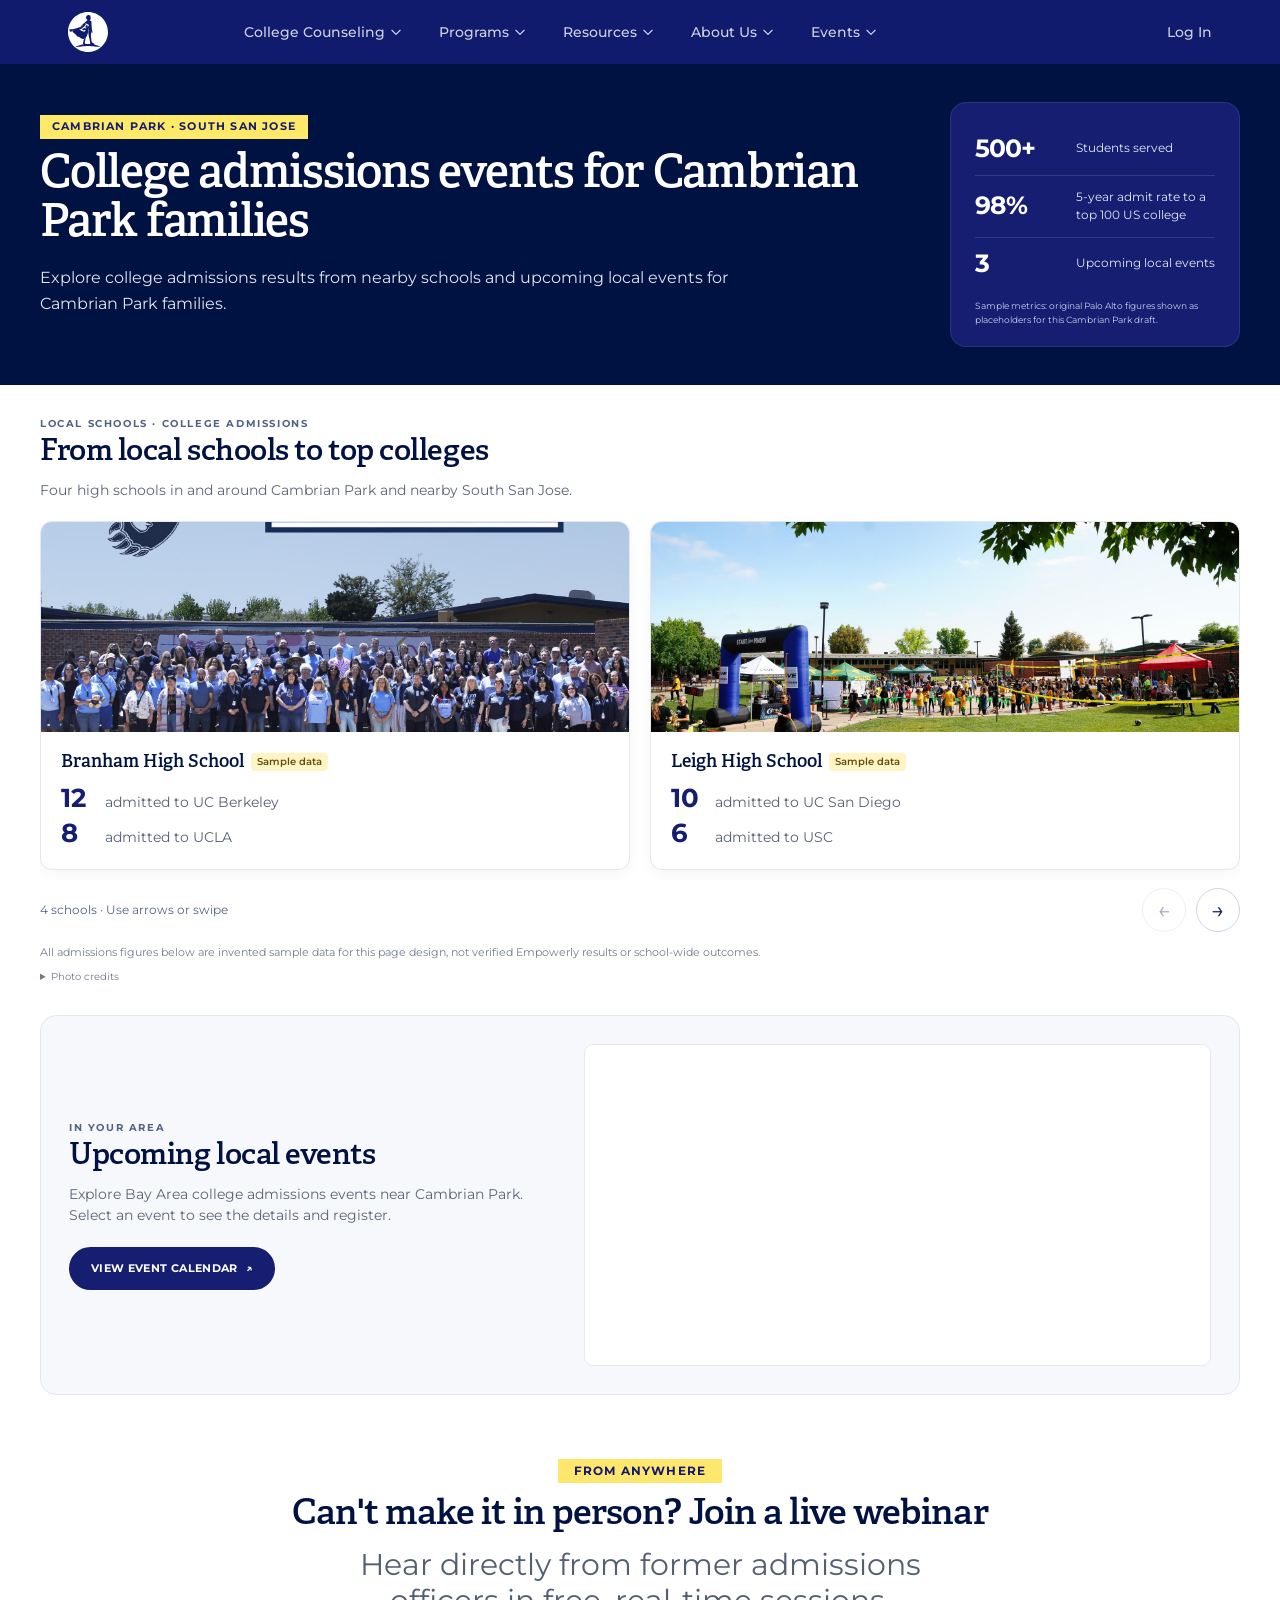
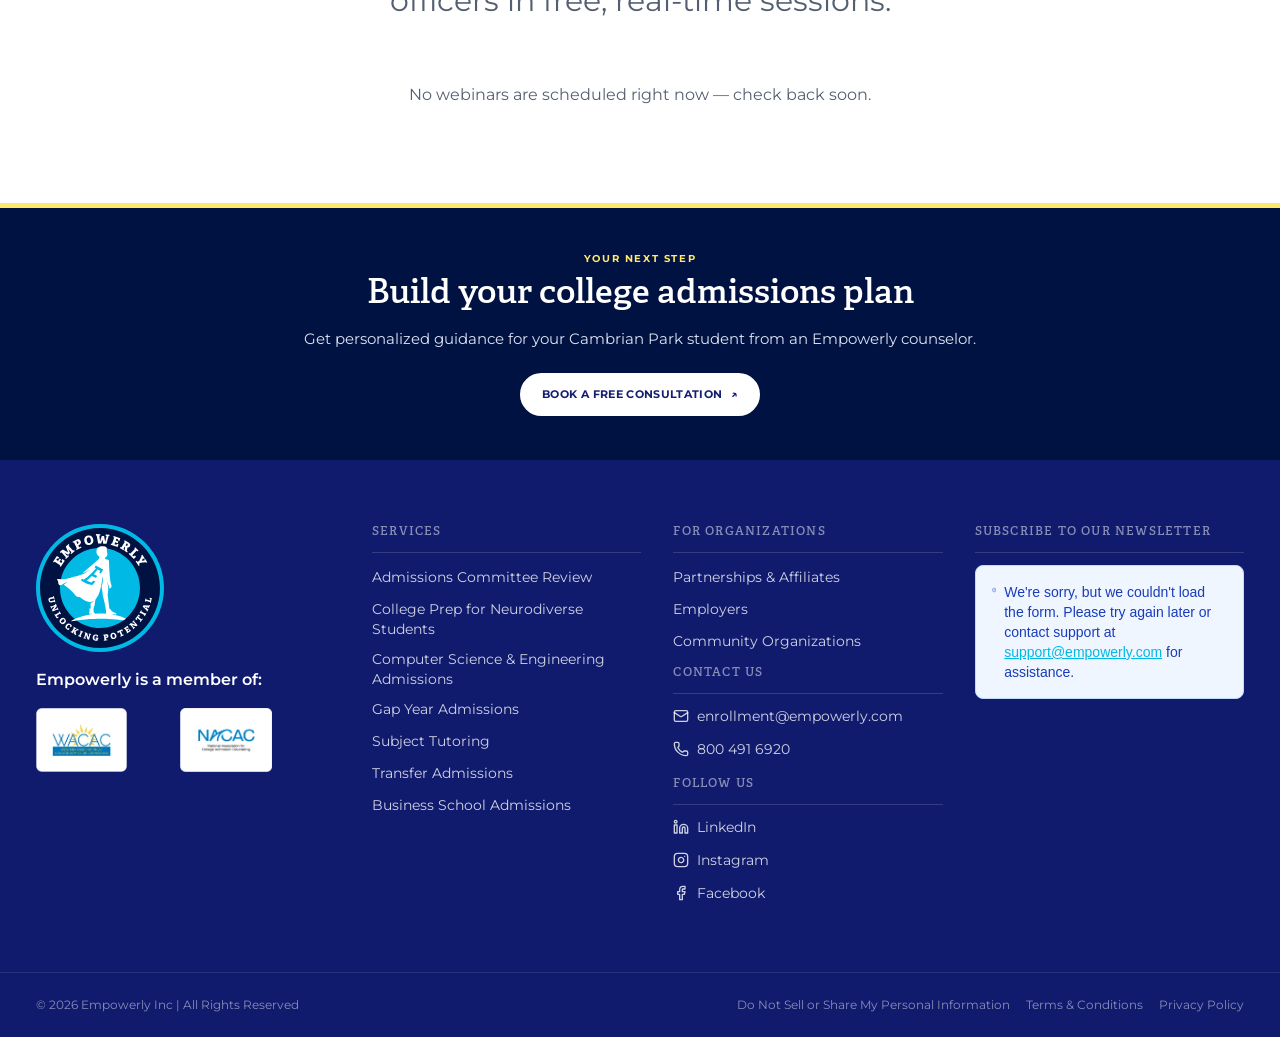
==== locations/cambrian-park/index.html @ 6cc7ca88 "Add Empowerly location drafts with visible photo results carousel" ====
<!DOCTYPE html>
<!--pIo33s74VMMOjyi4LGBNJ--><html lang="en"><head><meta charset="utf-8"/><link crossorigin="" href="https://cdn.empowerly.com" rel="preconnect"/><meta content="width=device-width, initial-scale=1" name="viewport"/><link as="font" crossorigin="" href="/assets/cdn/fonts/v1/Adelle-Semibold.woff2" rel="preload" type="font/woff2"/><link as="font" crossorigin="" href="/assets/cdn/fonts/v1/Montserrat-VariableFont_wght.woff2" rel="preload" type="font/woff2"/><link as="font" crossorigin="" href="/assets/cdn/fonts/v1/Montserrat-Italic-VariableFont_wght.woff2" rel="preload" type="font/woff2"/><link as="font" crossorigin="" href="/assets/cdn/fonts/v1/Satoshi-Regular.woff2" rel="preload" type="font/woff2"/><link as="image" href="/assets/cdn/Empowerly-Logo-white-1.svg" rel="preload"/><link data-precedence="next" href="/_next/static/css/8bef2c495050a51c.css" rel="stylesheet"/><link as="script" fetchpriority="low" href="/_next/static/chunks/webpack-d922676152b57b9d.js" rel="preload"/><script async="" src="/_next/static/chunks/b0272364-55b89ce7929002c2.js"></script><script async="" src="/_next/static/chunks/1902-955b4ed19af6bd76.js"></script><script async="" src="/_next/static/chunks/main-app-e99a39e07e883948.js"></script><script async="" src="/_next/static/chunks/5bf920d2-0d7e610222969725.js"></script><script async="" src="/_next/static/chunks/6361-7bf285356769f5bf.js"></script><script async="" src="/_next/static/chunks/1545-15a3b6963a5d79ab.js"></script><script async="" src="/_next/static/chunks/4520-807ff5a05f2c6dee.js"></script><script async="" src="/_next/static/chunks/788-1eeb3d77e7f86681.js"></script><script async="" src="/_next/static/chunks/3315-fc1154a2c476d50a.js"></script><script async="" src="/_next/static/chunks/3254-320d1fedb957a7e9.js"></script><script async="" src="/_next/static/chunks/app/layout-a158b1d721838b97.js"></script><script async="" src="/_next/static/chunks/da7a65d9-fc1dc6553314a9c2.js"></script><script async="" src="/_next/static/chunks/5147-09b05586f3865080.js"></script><script async="" src="/_next/static/chunks/5869-8f989536668dfef8.js"></script><script async="" src="/_next/static/chunks/5722-6fbf073a30802650.js"></script><script async="" src="/_next/static/chunks/1315-0dbc4135550c1647.js"></script><script async="" src="/_next/static/chunks/1875-f3dc396bf249e605.js"></script><script async="" src="/_next/static/chunks/6467-18f99757412054e2.js"></script><script async="" src="/_next/static/chunks/3369-7145953db03df1cb.js"></script><script async="" src="/_next/static/chunks/app/not-found-fe3f04e3d4303761.js"></script><script async="" src="/_next/static/chunks/1715-3f209c771a7a9c49.js"></script><script async="" src="/_next/static/chunks/3357-37f98d6f7c4b3b65.js"></script><script async="" src="/_next/static/chunks/5241-d5fd6e9253302055.js"></script><script async="" src="/_next/static/chunks/3361-55b572b33d3129e3.js"></script><script async="" src="/_next/static/chunks/8253-58b9763b024c9181.js"></script><script async="" src="/_next/static/chunks/1978-b6f99ecb005dad67.js"></script><script async="" src="/_next/static/chunks/2448-f8d3bd50dfadcae9.js"></script><script async="" src="/_next/static/chunks/app/(marketing)/%5B...slug%5D/page-91263751d31b47ad.js"></script><script async="" src="/_next/static/chunks/587-f906f9150e52848b.js"></script><script async="" src="/_next/static/chunks/7744-5b218433846d50cd.js"></script><script async="" src="/_next/static/chunks/app/(marketing)/layout-178688199fa0ddb1.js"></script><link as="script" href="https://cdn.optimizely.com/js/5600361054994432.js" rel="preload"/><link as="script" href="https://cmp.osano.com/16BafyUOCdPTGF56g/dd9dc60b-82a7-4117-815b-8f9c2abac826/osano.js" rel="preload"/><link as="script" href="https://js.hs-scripts.com/649419.js" rel="preload"/><link href="/empowerly-icon.png" rel="icon" type="image/png"/><link href="https://cmp.osano.com" rel="preconnect"/><link href="https://cdn.optimizely.com" rel="preconnect"/><link href="https://www.googletagmanager.com" rel="dns-prefetch"/><link href="https://js.hs-scripts.com" rel="dns-prefetch"/><link href="https://js.hsforms.net" rel="dns-prefetch"/><title>College Counseling Events in Cambrian Park | Empowerly</title><meta content="Meet Empowerly counselors in person, hear from former admissions officers, and get the guidance your student needs, right here in Cambrian Park." name="description"/><meta content="index, follow, max-video-preview:-1, max-image-preview:large, max-snippet:-1" name="robots"/><meta content="pages" name="og:family"/><link href="https://empowerly.com/locations/cambrian-park" rel="canonical"/><meta content="College Counseling Events in Cambrian Park | Empowerly" property="og:title"/><meta content="Meet Empowerly counselors in person, hear from former admissions officers, and get the guidance your student needs, right here in Cambrian Park." property="og:description"/><meta content="https://empowerly.com/locations/cambrian-park" property="og:url"/><meta content="Empowerly" property="og:site_name"/><meta content="website" property="og:type"/><meta content="summary_large_image" name="twitter:card"/><meta content="College Counseling Events in Cambrian Park | Empowerly" name="twitter:title"/><meta content="Meet Empowerly counselors in person, hear from former admissions officers, and get the guidance your student needs, right here in Cambrian Park." name="twitter:description"/><script nomodule="" src="/_next/static/chunks/polyfills-42372ed130431b0a.js"></script><link href="/location-pages.css" rel="stylesheet"/><script src="/local-preview.js"></script></head><body class="antialiased"><div hidden=""><!--$--><!--/$--></div><script>(self.__next_s=self.__next_s||[]).push([0,{"children":"if (!sessionStorage.getItem('uniqueId')) {\n          sessionStorage.setItem('uniqueId', crypto.randomUUID());\n        }","id":"session-uuid"}])</script><script>(self.__next_s=self.__next_s||[]).push([0,{"children":"window.__hsReferrer = window.__hsReferrer || document.referrer;\n          window.__hsInitialUrl = window.__hsInitialUrl || window.location.href;","id":"hubspot-attribution"}])</script><script>(self.__next_s=self.__next_s||[]).push(["https://cdn.optimizely.com/js/5600361054994432.js",{}])</script><script>(self.__next_s=self.__next_s||[]).push(["https://cmp.osano.com/16BafyUOCdPTGF56g/dd9dc60b-82a7-4117-815b-8f9c2abac826/osano.js",{}])</script><style>
        .osano-cm-widget { display: none; }
        .osano-cm-view__button { background: #121b6e !important; }
        .osano-cm-close { background: #121b6e !important; padding: 0px !important; }
        .osano-cm-close svg { stroke: white !important; }
      </style><noscript><iframe height="0" src="https://www.googletagmanager.com/ns.html?id=GTM-5WT6HGR" style="display:none;visibility:hidden" width="0"></iframe></noscript><div data-marketing-layout="true" data-theme="growth" style="font-family:'Montserrat', 'Satoshi', system-ui, -apple-system, 'Segoe UI', Roboto, Helvetica, Arial, sans-serif"><!--$--><!--/$--><script type="application/ld+json">{"@context":"https://schema.org","@graph":[{"@type":"Organization","@id":"https://empowerly.com/#organization","name":"Empowerly","url":"https://empowerly.com/","logo":{"@type":"ImageObject","url":"/assets/cdn/Empowerly-Logo-white-1.svg"}},{"@type":"WebSite","@id":"https://empowerly.com/#website","name":"Empowerly","url":"https://empowerly.com/","publisher":{"@id":"https://empowerly.com/#organization"},"potentialAction":[{"@type":"SearchAction","target":{"@type":"EntryPoint","urlTemplate":"https://empowerly.com/?s={search_term_string}"},"query-input":"required name=search_term_string"}]}]}</script><div aria-live="polite" style="height:0;overflow:hidden;overflow-anchor:none;transition:height 220ms ease-out"></div><nav class="sticky top-0 z-50 w-full bg-primary"><div class="trim-container flex h-16 items-center px-6 md:px-4 lg:px-12"><a aria-label="Empowerly home" class="flex shrink-0 items-center text-primary-foreground" href="/"><span class="inline-flex h-10 w-32 items-center"><img alt="Empowerly-Logo-white.svg" class="h-full w-full object-contain object-left" src="/assets/cdn/Empowerly-Logo-white-1.svg"/></span></a><div class="hidden flex-1 md:flex justify-start pl-2 lg:pl-8"><ul class="flex items-center gap-0.5 lg:gap-1"><li class="relative"><button class="flex items-center gap-1 whitespace-nowrap rounded-md px-1.5 py-2 text-xs font-medium transition-colors lg:px-4 lg:text-sm text-primary-foreground/80 hover:text-primary-foreground">College Counseling<svg aria-hidden="true" class="h-3.5 w-3.5 transition-transform" fill="none" stroke="currentColor" stroke-width="2" viewbox="0 0 24 24"><path d="M19 9l-7 7-7-7" stroke-linecap="round" stroke-linejoin="round"></path></svg></button></li><li class="relative"><button class="flex items-center gap-1 whitespace-nowrap rounded-md px-1.5 py-2 text-xs font-medium transition-colors lg:px-4 lg:text-sm text-primary-foreground/80 hover:text-primary-foreground">Programs<svg aria-hidden="true" class="h-3.5 w-3.5 transition-transform" fill="none" stroke="currentColor" stroke-width="2" viewbox="0 0 24 24"><path d="M19 9l-7 7-7-7" stroke-linecap="round" stroke-linejoin="round"></path></svg></button></li><li class="relative"><button class="flex items-center gap-1 whitespace-nowrap rounded-md px-1.5 py-2 text-xs font-medium transition-colors lg:px-4 lg:text-sm text-primary-foreground/80 hover:text-primary-foreground">Resources<svg aria-hidden="true" class="h-3.5 w-3.5 transition-transform" fill="none" stroke="currentColor" stroke-width="2" viewbox="0 0 24 24"><path d="M19 9l-7 7-7-7" stroke-linecap="round" stroke-linejoin="round"></path></svg></button></li><li class="relative"><button class="flex items-center gap-1 whitespace-nowrap rounded-md px-1.5 py-2 text-xs font-medium transition-colors lg:px-4 lg:text-sm text-primary-foreground/80 hover:text-primary-foreground">About Us<svg aria-hidden="true" class="h-3.5 w-3.5 transition-transform" fill="none" stroke="currentColor" stroke-width="2" viewbox="0 0 24 24"><path d="M19 9l-7 7-7-7" stroke-linecap="round" stroke-linejoin="round"></path></svg></button></li><li class="relative"><button class="flex items-center gap-1 whitespace-nowrap rounded-md px-1.5 py-2 text-xs font-medium transition-colors lg:px-4 lg:text-sm text-primary-foreground/80 hover:text-primary-foreground">Events<svg aria-hidden="true" class="h-3.5 w-3.5 transition-transform" fill="none" stroke="currentColor" stroke-width="2" viewbox="0 0 24 24"><path d="M19 9l-7 7-7-7" stroke-linecap="round" stroke-linejoin="round"></path></svg></button></li></ul></div><div class="items-center gap-1 ml-auto lg:gap-4 hidden md:flex"><a class="whitespace-nowrap text-xs font-medium transition-colors lg:text-sm text-primary-foreground/80 hover:text-primary-foreground" href="https://app.empowerly.com/login">Log In</a><a class="inline-flex items-center justify-center gap-2 text-center font-semibold uppercase ring-offset-background transition-all duration-200 focus-visible:outline-none focus-visible:ring-2 focus-visible:ring-ring focus-visible:ring-offset-2 disabled:pointer-events-none disabled:opacity-50 [&amp;_svg]:pointer-events-none [&amp;_svg]:size-4 [&amp;_svg]:shrink-0 border-2 border-primary-foreground bg-transparent text-primary-foreground hover:bg-primary-foreground hover:text-primary min-h-9 rounded-full h-auto shrink-0 whitespace-nowrap px-2 py-2 text-xs tracking-wide lg:px-5" href="/consult">Book Free Consult</a></div><button aria-label="Open menu" class="ml-auto flex items-center justify-center rounded-md p-2 md:hidden text-primary-foreground"><svg aria-hidden="true" class="h-6 w-6" fill="none" stroke="currentColor" stroke-width="2" viewbox="0 0 24 24"><path d="M4 6h16M4 12h16M4 18h16" stroke-linecap="round" stroke-linejoin="round"></path></svg></button></div></nav><script type="application/ld+json">{"@context":"https://schema.org","@type":"BreadcrumbList","itemListElement":[{"@type":"ListItem","position":1,"name":"Home","item":"https://empowerly.com/"},{"@type":"ListItem","position":2,"name":"Locations","item":"https://empowerly.com/locations"},{"@type":"ListItem","position":3,"name":"College Admissions Events in Cambrian Park","item":"https://empowerly.com/locations/cambrian-park"}]}</script><main data-family="pages" data-page-kind="location"><div class="relative z-10" id="main-content"><section class="local-hero"><div class="local-shell local-hero-layout"><div><p class="local-eyebrow">Cambrian Park · South San Jose</p><h1>College admissions events for Cambrian Park families</h1><p class="local-hero-description">Explore college admissions results from nearby schools and upcoming local events for Cambrian Park families.</p></div><aside aria-label="Admissions metrics" class="local-stat-card"><div class="local-stat"><strong>500+</strong><span>Students served</span></div><div class="local-stat"><strong>98%</strong><span>5-year admit rate to a top 100 US college</span></div><div class="local-stat"><strong>3</strong><span>Upcoming local events</span></div><p class="local-metrics-note">Sample metrics: original Palo Alto figures shown as placeholders for this Cambrian Park draft.</p></aside></div></section><div class="local-shell local-conversion-layout"><section aria-labelledby="local-school-title" class="local-schools"><p class="local-section-eyebrow">Local schools · College admissions</p><h2 id="local-school-title">From local schools to top colleges</h2><p class="local-section-description">Four high schools in and around Cambrian Park and nearby South San Jose.</p><div aria-label="High school admissions results" aria-roledescription="carousel" class="local-school-carousel" role="region"><div aria-label="School photos and admissions data. Use arrow keys or swipe to browse." class="local-school-track" tabindex="0"><article class="local-school-card"><img alt="Branham High School staff in the campus quad" class="local-school-photo local-school-photo-branham" height="400" loading="eager" src="/assets/schools/branham.jpg" width="1000"/><div class="local-school-body"><div class="local-school-topline"><h3>Branham High School</h3><span class="local-sample-badge">Sample data</span></div><ul class="local-school-results"><li><strong>12</strong><span>admitted to UC Berkeley</span></li><li><strong>8</strong><span>admitted to UCLA</span></li></ul></div></article><article class="local-school-card"><img alt="Students and activities in the Leigh High School quad" class="local-school-photo local-school-photo-leigh" height="400" loading="eager" src="/assets/schools/leigh.jpg" width="1000"/><div class="local-school-body"><div class="local-school-topline"><h3>Leigh High School</h3><span class="local-sample-badge">Sample data</span></div><ul class="local-school-results"><li><strong>10</strong><span>admitted to UC San Diego</span></li><li><strong>6</strong><span>admitted to USC</span></li></ul></div></article><article class="local-school-card"><img alt="Pioneer High School front building and entrance sign" class="local-school-photo local-school-photo-pioneer" height="400" loading="eager" src="/assets/schools/pioneer.jpg" width="1000"/><div class="local-school-body"><div class="local-school-topline"><h3>Pioneer High School</h3><span class="local-sample-badge">Sample data</span></div><ul class="local-school-results"><li><strong>9</strong><span>admitted to UC Davis</span></li><li><strong>7</strong><span>admitted to UC Santa Barbara</span></li></ul></div></article><article class="local-school-card"><img alt="Cambrian Academy students gathering outdoors on campus" class="local-school-photo local-school-photo-cambrian-academy" height="400" loading="eager" src="/assets/schools/cambrian-academy.jpg" width="1000"/><div class="local-school-body"><div class="local-school-topline"><h3>Cambrian Academy</h3><span class="local-sample-badge">Sample data</span></div><ul class="local-school-results"><li><strong>4</strong><span>admitted to UC Berkeley</span></li><li><strong>3</strong><span>admitted to Stanford University</span></li></ul></div></article></div><div class="local-carousel-controls"><p aria-live="polite" class="local-carousel-hint">4 schools · Use arrows or swipe</p><div class="local-carousel-buttons"><button aria-label="Previous schools" class="local-carousel-arrow" data-carousel-step="-1" disabled="disabled" type="button"><span aria-hidden="true">←</span></button><button aria-label="Next schools" class="local-carousel-arrow" data-carousel-step="1" type="button"><span aria-hidden="true">→</span></button></div></div></div><p class="local-results-note">All admissions figures below are invented sample data for this page design, not verified Empowerly results or school-wide outcomes.</p><details class="local-photo-credits"><summary>Photo credits</summary><ul><li>Branham High School: <a href="https://branham.cuhsd.org/" rel="noopener noreferrer" target="_blank">Branham High School website</a>. Cropped for display.</li><li>Leigh High School: <a href="https://leigh.cuhsd.org/" rel="noopener noreferrer" target="_blank">Leigh High School website</a>. Cropped for display.</li><li>Pioneer High School: <a href="https://pioneer.sjusd.org/about" rel="noopener noreferrer" target="_blank">Pioneer High School website</a>. Cropped for display.</li><li>Cambrian Academy: <a href="https://cambrianacademy.org/highschool.html" rel="noopener noreferrer" target="_blank">Cambrian Academy website</a>. Cropped for display.</li></ul></details></section><section aria-labelledby="local-events-title" class="local-events" id="events"><div class="local-events-intro"><p class="local-section-eyebrow">In your area</p><h2 id="local-events-title">Upcoming local events</h2><p class="local-section-description">Explore Bay Area college admissions events near Cambrian Park. Select an event to see the details and register.</p><a class="local-button local-event-button" href="https://luma.com/embed/calendar/cal-HPMbRCcE9xVSR7g/events?tag=Bay%20Area" rel="noopener noreferrer" target="_blank">View event calendar <span aria-hidden="true">↗</span></a></div><div class="local-calendar"><iframe loading="eager" src="https://luma.com/embed/calendar/cal-HPMbRCcE9xVSR7g/events?tag=Bay%20Area" title="Empowerly Bay Area events for Cambrian Park families"></iframe></div></section></div><section class="scroll-mt-24" id="webinars"><div class="col-span-full container px-4"><div class="pt-8 pb-8"><div class="flex flex-col gap-3 items-center text-center"><h2 class="m-0 self-center"><span class="relative inline-block rounded-none px-4 py-1 font-sans text-xs font-bold uppercase tracking-widest" style="background-color:var(--color-brand-yellow);color:var(--color-brand-midnight-blue)">From anywhere</span></h2><h2 class="max-w-3xl font-bold tracking-tight text-3xl md:text-4xl" style="color:var(--title-foreground)">Can't make it in person? Join a live webinar</h2><p class="max-w-2xl text-2xl md:text-3xl" style="color:var(--subheading-foreground)">Hear directly from former admissions officers in free, real-time sessions.</p></div></div></div></section><div class="col-span-full container px-4"><div><div class="py-10 text-center text-muted-foreground pt-8 pb-8">No webinars are scheduled right now — check back soon.</div></div></div><div class="col-span-full container px-4"><div aria-hidden="true" class="my-16"></div></div><section class="local-bottom-consultation"><div class="local-shell"><p class="local-section-eyebrow">Your next step</p><h2>Build your college admissions plan</h2><p>Get personalized guidance for your Cambrian Park student from an Empowerly counselor.</p><a class="local-button local-button-white" href="https://empowerly.com/consult/" rel="noopener noreferrer" target="_blank">Book a free consultation <span aria-hidden="true">↗</span></a></div></section></div></main><!--$--><!--/$--><footer><footer class="w-full bg-primary text-primary-foreground"><div class="trim-container px-4 py-16"><div class="grid grid-cols-1 gap-12 lg:grid-cols-[auto_1fr]"><div class="flex max-w-xs flex-col gap-4"><img alt="Empowerly" class="h-32 w-32" height="128" loading="lazy" src="/empowerly-footer-logo.svg" width="128"/><div class="flex flex-col gap-4"><p class="text-base font-semibold">Empowerly is a member of:</p><div class="flex flex-wrap gap-0"><div class="flex items-center justify-center"><a class="flex h-full w-full items-center justify-center" href="https://www.wacac.org/" rel="noopener noreferrer" target="_blank"><img alt="Western Association for College Admission Counseling (WACAC)" class="h-16 w-36 max-w-full object-contain object-left" loading="lazy" sizes="144px" src="/assets/cdn/logos/wacac_cropped.webp"/></a></div><div class="flex items-center justify-center"><a class="flex h-full w-full items-center justify-center" href="https://www.nacacnet.org/" rel="noopener noreferrer" target="_blank"><img alt="National Association for College Admission Counseling (NACAC)" class="h-16 w-36 max-w-full object-contain object-left" loading="lazy" sizes="144px" src="/assets/cdn/logos/nacac_cropped.webp"/></a></div></div></div></div><div class="grid gap-8 grid-cols-1 sm:grid-cols-3"><div class="flex flex-col gap-3"><h3 class="border-b border-primary-foreground/15 pb-3 text-xs font-display font-bold uppercase tracking-widest text-primary-foreground/50">Services</h3><ul class="flex flex-col gap-2"><li><a class="inline-flex min-w-0 items-center gap-2 break-words text-sm text-primary-foreground/80 transition-colors hover:text-primary-foreground" href="/admissions-committee-review/">Admissions Committee Review</a></li><li><a class="inline-flex min-w-0 items-center gap-2 break-words text-sm text-primary-foreground/80 transition-colors hover:text-primary-foreground" href="/neurodiverse-students-college-application-prep">College Prep for Neurodiverse Students</a></li><li><a class="inline-flex min-w-0 items-center gap-2 break-words text-sm text-primary-foreground/80 transition-colors hover:text-primary-foreground" href="/computer-science-engineering-admissions/">Computer Science &amp; Engineering Admissions</a></li><li><a class="inline-flex min-w-0 items-center gap-2 break-words text-sm text-primary-foreground/80 transition-colors hover:text-primary-foreground" href="/gap-year-college-application-prep/">Gap Year Admissions</a></li><li><a class="inline-flex min-w-0 items-center gap-2 break-words text-sm text-primary-foreground/80 transition-colors hover:text-primary-foreground" href="/subject-tutoring">Subject Tutoring</a></li><li><a class="inline-flex min-w-0 items-center gap-2 break-words text-sm text-primary-foreground/80 transition-colors hover:text-primary-foreground" href="/transfer-admissions-program">Transfer Admissions</a></li><li><a class="inline-flex min-w-0 items-center gap-2 break-words text-sm text-primary-foreground/80 transition-colors hover:text-primary-foreground" href="/business-school-admissions">Business School Admissions</a></li></ul></div><div class="flex flex-col gap-3"><h3 class="border-b border-primary-foreground/15 pb-3 text-xs font-display font-bold uppercase tracking-widest text-primary-foreground/50">For Organizations</h3><ul class="flex flex-col gap-2"><li><a class="inline-flex min-w-0 items-center gap-2 break-words text-sm text-primary-foreground/80 transition-colors hover:text-primary-foreground" href="/partnerships/">Partnerships &amp; Affiliates</a></li><li><a class="inline-flex min-w-0 items-center gap-2 break-words text-sm text-primary-foreground/80 transition-colors hover:text-primary-foreground" href="/employers/">Employers</a></li><li><a class="inline-flex min-w-0 items-center gap-2 break-words text-sm text-primary-foreground/80 transition-colors hover:text-primary-foreground" href="/community-organizations/">Community Organizations</a></li></ul><h4 class="border-b border-primary-foreground/15 pb-3 text-xs font-display font-bold uppercase tracking-widest text-primary-foreground/50">Contact Us</h4><ul class="flex flex-col gap-2"><li><a class="inline-flex min-w-0 items-center gap-2 break-words text-sm text-primary-foreground/80 transition-colors hover:text-primary-foreground" href="mailto:enrollment@empowerly.com"><span aria-hidden="true" class="shrink-0 [&amp;_svg]:h-4 [&amp;_svg]:w-4"><svg aria-hidden="true" class="lucide lucide-mail" fill="none" height="24" stroke="currentColor" stroke-linecap="round" stroke-linejoin="round" stroke-width="2" viewbox="0 0 24 24" width="24" xmlns="http://www.w3.org/2000/svg"><path d="m22 7-8.991 5.727a2 2 0 0 1-2.009 0L2 7"></path><rect height="16" rx="2" width="20" x="2" y="4"></rect></svg></span>enrollment@empowerly.com</a></li><li><a class="inline-flex min-w-0 items-center gap-2 break-words text-sm text-primary-foreground/80 transition-colors hover:text-primary-foreground" href="tel:+18004916920"><span aria-hidden="true" class="shrink-0 [&amp;_svg]:h-4 [&amp;_svg]:w-4"><svg aria-hidden="true" class="lucide lucide-phone" fill="none" height="24" stroke="currentColor" stroke-linecap="round" stroke-linejoin="round" stroke-width="2" viewbox="0 0 24 24" width="24" xmlns="http://www.w3.org/2000/svg"><path d="M13.832 16.568a1 1 0 0 0 1.213-.303l.355-.465A2 2 0 0 1 17 15h3a2 2 0 0 1 2 2v3a2 2 0 0 1-2 2A18 18 0 0 1 2 4a2 2 0 0 1 2-2h3a2 2 0 0 1 2 2v3a2 2 0 0 1-.8 1.6l-.468.351a1 1 0 0 0-.292 1.233 14 14 0 0 0 6.392 6.384"></path></svg></span>800 491 6920</a></li></ul><h4 class="border-b border-primary-foreground/15 pb-3 text-xs font-display font-bold uppercase tracking-widest text-primary-foreground/50">Follow Us</h4><ul class="flex flex-col gap-2"><li><a class="inline-flex min-w-0 items-center gap-2 break-words text-sm text-primary-foreground/80 transition-colors hover:text-primary-foreground" href="https://www.linkedin.com/company/empowerly/"><span aria-hidden="true" class="shrink-0 [&amp;_svg]:h-4 [&amp;_svg]:w-4"><svg aria-hidden="true" class="lucide lucide-linkedin" fill="none" height="24" stroke="currentColor" stroke-linecap="round" stroke-linejoin="round" stroke-width="2" viewbox="0 0 24 24" width="24" xmlns="http://www.w3.org/2000/svg"><path d="M16 8a6 6 0 0 1 6 6v7h-4v-7a2 2 0 0 0-2-2 2 2 0 0 0-2 2v7h-4v-7a6 6 0 0 1 6-6z"></path><rect height="12" width="4" x="2" y="9"></rect><circle cx="4" cy="4" r="2"></circle></svg></span>LinkedIn</a></li><li><a class="inline-flex min-w-0 items-center gap-2 break-words text-sm text-primary-foreground/80 transition-colors hover:text-primary-foreground" href="https://www.instagram.com/empowerlyinc/"><span aria-hidden="true" class="shrink-0 [&amp;_svg]:h-4 [&amp;_svg]:w-4"><svg aria-hidden="true" class="lucide lucide-instagram" fill="none" height="24" stroke="currentColor" stroke-linecap="round" stroke-linejoin="round" stroke-width="2" viewbox="0 0 24 24" width="24" xmlns="http://www.w3.org/2000/svg"><rect height="20" rx="5" ry="5" width="20" x="2" y="2"></rect><path d="M16 11.37A4 4 0 1 1 12.63 8 4 4 0 0 1 16 11.37z"></path><line x1="17.5" x2="17.51" y1="6.5" y2="6.5"></line></svg></span>Instagram</a></li><li><a class="inline-flex min-w-0 items-center gap-2 break-words text-sm text-primary-foreground/80 transition-colors hover:text-primary-foreground" href="https://www.facebook.com/empowerly"><span aria-hidden="true" class="shrink-0 [&amp;_svg]:h-4 [&amp;_svg]:w-4"><svg aria-hidden="true" class="lucide lucide-facebook" fill="none" height="24" stroke="currentColor" stroke-linecap="round" stroke-linejoin="round" stroke-width="2" viewbox="0 0 24 24" width="24" xmlns="http://www.w3.org/2000/svg"><path d="M18 2h-3a5 5 0 0 0-5 5v3H7v4h3v8h4v-8h3l1-4h-4V7a1 1 0 0 1 1-1h3z"></path></svg></span>Facebook</a></li></ul></div><div class="flex flex-col gap-8"><div class="flex flex-col gap-3"><h3 class="border-b border-primary-foreground/15 pb-3 text-xs font-display font-bold uppercase tracking-widest text-primary-foreground/50">Subscribe to our Newsletter</h3><div class="footer-newsletter-form"><div class="flex-form-embed w-full" style="--consult-embed-min-height:180px"><div></div><div class="w-full"><div aria-hidden="true" style="min-height:var(--consult-embed-min-height, 600px)"></div></div></div></div></div></div></div></div></div><div class="border-t border-primary-foreground/10"><div class="trim-container flex flex-wrap items-center justify-between gap-4 px-4 py-6"><p class="text-xs text-primary-foreground/50">© 2026 Empowerly Inc | All Rights Reserved</p><div class="flex flex-wrap gap-4"><a class="text-xs text-primary-foreground/50 transition-colors hover:text-primary-foreground" href="#show-do-not-sell">Do Not Sell or Share My Personal Information</a><a class="text-xs text-primary-foreground/50 transition-colors hover:text-primary-foreground" href="/terms-of-service/">Terms &amp; Conditions</a><a class="text-xs text-primary-foreground/50 transition-colors hover:text-primary-foreground" href="/privacy-policy/">Privacy Policy</a></div></div></div></footer></footer></div><script async="" id="_R_" src="/_next/static/chunks/webpack-d922676152b57b9d.js"></script><script>(self.__next_f=self.__next_f||[]).push([0])</script><script>self.__next_f.push([1,"1:\"$Sreact.fragment\"\n2:I[35648,[],\"ClientSegmentRoot\"]\n3:I[9810,[\"2453\",\"static/chunks/5bf920d2-0d7e610222969725.js\",\"6361\",\"static/chunks/6361-7bf285356769f5bf.js\",\"1545\",\"static/chunks/1545-15a3b6963a5d79ab.js\",\"4520\",\"static/chunks/4520-807ff5a05f2c6dee.js\",\"788\",\"static/chunks/788-1eeb3d77e7f86681.js\",\"3315\",\"static/chunks/3315-fc1154a2c476d50a.js\",\"3254\",\"static/chunks/3254-320d1fedb957a7e9.js\",\"7177\",\"static/chunks/app/layout-a158b1d721838b97.js\"],\"default\"]\n4:I[37289,[],\"\"]\n5:I[59213,[],\"\"]\n7:I[77255,[\"1432\",\"static/chunks/da7a65d9-fc1dc6553314a9c2.js\",\"5147\",\"static/chunks/5147-09b05586f3865080.js\",\"6361\",\"static/chunks/6361-7bf285356769f5bf.js\",\"5869\",\"static/chunks/5869-8f989536668dfef8.js\",\"5722\",\"static/chunks/5722-6fbf073a30802650.js\",\"1315\",\"static/chunks/1315-0dbc4135550c1647.js\",\"1545\",\"static/chunks/1545-15a3b6963a5d79ab.js\",\"1875\",\"static/chunks/1875-f3dc396bf249e605.js\",\"3254\",\"static/chunks/3254-320d1fedb957a7e9.js\",\"6467\",\"static/chunks/6467-18f99757412054e2.js\",\"3369\",\"static/chunks/3369-7145953db03df1cb.js\",\"4345\",\"static/chunks/app/not-found-fe3f04e3d4303761.js\"],\"NotFoundTitle\"]\n8:I[66307,[\"1432\",\"static/chunks/da7a65d9-fc1dc6553314a9c2.js\",\"5147\",\"static/chunks/5147-09b05586f3865080.js\",\"6361\",\"static/chunks/6361-7bf285356769f5bf.js\",\"5869\",\"static/chunks/5869-8f989536668dfef8.js\",\"5722\",\"static/chunks/5722-6fbf073a30802650.js\",\"1315\",\"static/chunks/1315-0dbc4135550c1647.js\",\"1545\",\"static/chunks/1545-15a3b6963a5d79ab.js\",\"1875\",\"static/chunks/1875-f3dc396bf249e605.js\",\"3254\",\"static/chunks/3254-320d1fedb957a7e9.js\",\"6467\",\"static/chunks/6467-18f99757412054e2.js\",\"3369\",\"static/chunks/3369-7145953db03df1cb.js\",\"4345\",\"static/chunks/app/not-found-fe3f04e3d4303761.js\"],\"PreviewRedirectCheck\"]\n9:I[58380,[\"1432\",\"static/chunks/da7a65d9-fc1dc6553314a9c2.js\",\"5147\",\"static/chunks/5147-09b05586f3865080.js\",\"6361\",\"static/chunks/6361-7bf285356769f5bf.js\",\"1715\",\"static/chunks/1715-3f209c771a7a9c49.js\",\"5869\",\"static/chunks/5869-8f989536668dfef8.js\",\"5722\",\"static/chunks/5722-6fbf073a30802650.js\",\"1315\",\"static/chunks/1315-0dbc4135550c1647.js\",\"1545\",\"static/chunks/1545-15a3b6963a5d79ab.js\",\"3357\",\"static/chunks/3357-37f98d6f7c4b3b65.js\",\"5241\",\"static/chunks/5241-d5fd6e9253302055.js\",\"3361\",\"static/chunks/3361-55b572b33d3129e3.js\",\"3254\",\"static/chunks/3254-320d1fedb957a7e9.js\",\"6467\",\"static/chunks/6467-18f99757412054e2.js\",\"8253\",\"static/chunks/8253-58b9763b024c9181.js\",\"1978\",\"static/chunks/1978-b6f99ecb005dad67.js\",\"2448\",\"static/chunks/2448-f8d3bd50dfadcae9.js\",\"1932\",\"static/chunks/app/(marketing)/%5B...slug%5D/page-91263751d31b47ad.js\"],\"\"]\nc:I[53577,[\"1432\",\"static/chunks/da7a65d9-fc1dc6553314a9c2.js\",\"5147\",\"static/chunks/5147-09b05586f3865080.js\",\"6361\",\"static/chunks/6361-7bf285356769f5bf.js\",\"5869\",\"static/chunks/5869-8f989536668dfef8.js\",\"1315\",\"static/chunks/1315-0dbc4135550c1647.js\",\"1545\",\"static/chunks/1545-15a3b6963a5d79ab.js\",\"3361\",\"static/chunks/3361-55b572b33d3129e3.js\",\"3254\",\"static/chunks/3254-320d1fedb957a7e9.js\",\"6467\",\"static/chunks/6467-18f99757412054e2.js\",\"8253\",\"static/chunks/8253-58b9763b024c9181.js\",\"587\",\"static/chunks/587-f906f9150e52848b.js\",\"7744\",\"static/chunks/7744-5b218433846d50cd.js\",\"9181\",\"static/chunks/app/(marketing)/layout-178688199fa0ddb1.js\"],\"\"]\nd:I[57557,[\"1432\",\"static/chunks/da7a65d9-fc1dc6553314a9c2.js\",\"5147\",\"static/chunks/5147-09b05586f3865080.js\",\"6361\",\"static/chunks/6361-7bf285356769f5bf.js\",\"5869\",\"static/chunks/5869-8f989536668dfef8.js\",\"1315\",\"static/chunks/1315-0dbc4135550c1647.js\",\"1545\",\"static/chunks/1545-15a3b6963a5d79ab.js\",\"3361\",\"static/chunks/3361-55b572b33d3129e3.js\",\"3254\",\"static/chunks/3254-320d1fedb957a7e9.js\",\"6467\",\"static/chunks/6467-18f99757412054e2.js\",\"8253\",\"static/chunks/8253-58b9763b024c9181.js\",\"587\",\"static/chunks/587-f906f9150e52848b.js\",\"7744\",\"static/chunks/7744-5b218433846d50cd.js\",\"9181\",\"static/chunks/app/(marketing)/layout-178688199fa0ddb1.js\"],\"FpAnalyticsBoot\"]\n16:I[55291,[],\"\"]\n:HL[\"/_next/static/css/8bef2c495050a51c.css\",\"style\"]\n:HC[\"https://cdn.empowerly.com\",\"\"]\n:HL[\"/assets/cdn/fonts/v1/Adelle-Semibold.woff2\",\"font\",{\"crossOrigin\":\"\",\"type\":\"font/woff2\"}]\n:HL[\"/assets/cdn/fonts/v1/Montserrat-VariableFont_wght.woff2\",\"font\",{\"crossOrigin\":\"\",\"type\":\"font/woff2\"}]\n:HL[\"/assets/cdn/fonts/v1/Montserrat-Italic-VariableFont_wght.woff2\",\"font\",{\"crossOrigin\":\"\",\"type\":\"font/woff2\"}]\n:HL[\"/assets/cdn/fonts/v1/Satoshi-Regular.woff2\",\"font\",{\"crossOrigin\":\"\",\"type\":\"font/woff2\"}]\n0:{\"P\":null,\"b\":\"pIo33s74VMMOjyi4LGBNJ\",\"p\":\"\",\"c\":[\"\",\"locations\",\"cambrian-park\"],\"i\":false,\"f\":[[[\"\",{\"children\":[\"(marketing)\",{\"children\":[[\"slug\",\"locations/cambrian-park\",\"c\"],{\"children\":[\"__PAGE__\",{}]}]}]},\"$undefined\",\"$undefined\",true],[\"\",[\"$\",\"$1\",\"c\",{\"children\":[[[\"$\",\"link\",\"0\",{\"rel\":\"stylesheet\",\"href\":\"/_next/static/css/8bef2c495050a51c.css\",\"precedence\":\"next\",\"crossOrigin\":\"$undefined\",\"nonce\":\"$undefined\"}]],[\"$\",\"$L2\",null,{\"Component\":\"$3\",\"slots\":{\"children\":[\"$\",\"$L4\",null,{\"parallelRouterKey\":\"children\",\"error\":\"$undefined\",\"errorStyles\":\"$undefined\",\"errorScripts\":\"$undefined\",\"template\":[\"$\",\"$L5\",null,{}],\"templateStyles\":\"$undefined\",\"templateScripts\":\"$undefined\",\"notFound\":[[\"$\",\"div\",null,{\"data-theme\":\"growth\",\"style\":{\"fontFamily\":\"'Montserrat', 'Satoshi', system-ui, -apple-system, 'Segoe UI', Roboto, Helvetica, Arial, sans-serif\"},\"data-marketing-layout\":true,\"children\":[\"$L6\",[\"$\",\"main\",null,{\"className\":\"flex flex-col items-center justify-center gap-4 px-6 py-24 text-center\",\"children\":[[\"$\",\"$L7\",null,{\"title\":\"404: This page could not be found.\"}],[\"$\",\"$L8\",null,{}],[\"$\",\"p\",null,{\"className\":\"text-sm font-semibold uppercase tracking-wide text-gray-500\",\"children\":\"404\"}],[\"$\",\"h1\",null,{\"className\":\"text-3xl font-bold text-gray-900\",\"children\":\"Page not found\"}],[\"$\",\"p\",null,{\"className\":\"max-w-md text-gray-600\",\"children\":\"The page you're looking for doesn't exist or may have moved.\"}],[\"$\",\"$L9\",null,{\"href\":\"/\",\"className\":\"mt-2 rounded-md bg-blue-600 px-5 py-2.5 text-sm font-medium text-white hover:bg-blue-700\",\"children\":\"Back to homepage\"}]]}],\"$La\"]}],[]],\"forbidden\":\"$undefined\",\"unauthorized\":\"$undefined\"}]},\"params\":{},\"promise\":\"$@b\"}]]}],{\"children\":[\"(marketing)\",[\"$\",\"$1\",\"c\",{\"children\":[null,[[[\"$\",\"$Lc\",null,{\"id\":\"visitor-ip\",\"strategy\":\"afterInteractive\",\"children\":\"(function () {\\n          var fetched = false;\\n          function fetchIp() {\\n            if (fetched) return;\\n            fetched = true;\\n            fetch('https://www.cloudflare.com/cdn-cgi/trace')\\n              .then(function (r) { return r.text(); })\\n              .then(function (data) {\\n                var match = data.match(/ip=([^\\\\n]+)/);\\n                if (match) window.visitorIp = match[1].trim();\\n              })\\n              .catch(function () {});\\n          }\\n          function allowed(c) {\\n            return !!c && c.MARKETING === 'ACCEPT' && c.OPT_OUT !== 'ACCEPT';\\n          }\\n          var cm = window.Osano && window.Osano.cm;\\n          if (!cm || typeof cm.getConsent !== 'function') return;\\n          if (allowed(cm.getConsent())) {\\n            fetchIp();\\n          } else {\\n            cm.addEventListener('osano-cm-consent-saved', function () {\\n              if (allowed(cm.getConsent())) fetchIp();\\n            });\\n          }\\n        })();\"}],[\"$\",\"$Lc\",null,{\"id\":\"osano-consent-links\",\"strategy\":\"afterInteractive\",\"children\":\"(function () {\\n          var ACTIONS = {\\n            '#show-preferences': ['showDrawer', 'osano-cm-dom-info-dialog-open'],\\n            '#show-do-not-sell': ['showDoNotSell'],\\n            '#do-not-sell': ['showDoNotSell'],\\n          };\\n          document.addEventListener('click', function (event) {\\n            var link = event.target.closest && event.target.closest('a[href^=\\\"#\\\"]');\\n            if (!link) return;\\n            var action = ACTIONS[link.getAttribute('href')];\\n            if (!action) return;\\n            event.preventDefault();\\n            var cm = window.Osano && window.Osano.cm;\\n            if (cm && typeof cm[action[0]] === 'function') cm[action[0]](action[1]);\\n          });\\n        })();\"}],[\"$\",\"$Ld\",null,{}],[\"$\",\"$Lc\",null,{\"id\":\"gtm\",\"strategy\":\"afterInteractive\",\"children\":\"(function(w,d,s,l,i){w[l]=w[l]||[];w[l].push({'gtm.start':\\n        new Date().getTime(),event:'gtm.js'});var f=d.getElementsByTagName(s)[0],\\n        j=d.createElement(s),dl=l!='dataLayer'?'&l='+l:'';j.async=true;j.src=\\n        'https://www.googletagmanager.com/gtm.js?id='+i+dl;f.parentNode.insertBefore(j,f);\\n        })(window,document,'script','dataLayer','GTM-5WT6HGR');\"}],\"$Le\",\"$Lf\"],\"$L10\",\"$L11\",\"$L12\"]]}],{\"children\":[[\"slug\",\"locations/cambrian-park\",\"c\"],\"$L13\",{\"children\":[\"__PAGE__\",\"$L14\",{},null,false]},null,false]},null,false]},null,false],\"$L15\",false]],\"m\":\"$undefined\",\"G\":[\"$16\",[]],\"s\":false,\"S\":true}\n18:I[78709,[\"1432\",\"static/chunks/da7a65d9-fc1dc6553314a9c2.js\",\"5147\",\"static/chunks/5147-09b05586f3865080.js\",\"6361\",\"static/chunks/6361-7bf285356769f5bf.js\",\"5869\",\"static/chunks/5869-8f989536668dfef8.js\",\"1315\",\"static/chunks/1315-0dbc4135550c1647.js\",\"1545\",\"static/chunks/1545-15a3b6963a5d79ab.js\",\"3361\",\"static/chunks/3361-55b572b33d3129e3.js\",\"3254\",\"static/chunks/3254-320d1fedb957a7e9.js\",\"6467\",\"static/chunks/6467-18f99757412054e2.js\",\"8253\",\"static/chunks/8253-58b9763b024c9181.js\",\"587\",\"static/chunks/587-f906f9150e52848b.js\",\"7744\",\"static/chunks/7744-5b218433846d50cd.js\",\"9181\",\"static/chunks/app/(marketing)/layout-178688199fa0ddb1.js\"],\"MarketingIdentity\"]\n19:\"$Sreact.suspense\"\n1a:I[67785,[\"1432\",\"static/chunks/da7a65d9-fc1dc6553314a9c2.js\",\"5147\",\"static/chunks/5147-09b05586f3865080.js\",\"6361\",\"static/chunks/6361-7bf285356769f5bf.js\",\"5869\",\"static/chunks/5869-8f989536668dfef8.js\",\"1315\",\"static/chunks/1315-0dbc4135550c1647.js\",\"1545\",\"static/chunks/1545-15a3b6963a5d79ab.js\",\"3361\",\"static/chunks/3361-55b572b33d3129e3.js\",\"3254\",\"static/chunks/3254-320d1fedb957a7e9.js\",\"6467\",\"static/chunks/6467-18f99757412054e2.js\",\"8253\",\"static/chunks/8253-58b9763b024c9181.js\",\"587\",\"static/chunks/587-f906f9150e52848b.js\",\"7744\",\"static/chunks/7744-5b218433846d50cd.js\",\"9181\",\"static/chunks/app/(marketing)/layout-178688199fa0ddb1.js\"],\"MarketingParamCapture\"]\n1b:I[46061,[\"1432\",\"static/chunks/da7a65d9-fc1dc6553314a9c2.js\",\"5147\",\"static/chunks/5147-09b05586f3865080.js\",\"6361\",\"static/chunks/6361-7bf285356769f5bf.js\",\"5869\",\"static/chunks/5869-8f989536668dfef8.js\",\"1315\",\"static/chunks/1315-0dbc4135550c1647.js\",\"1545\",\"static/chunks/1545-15a3b6963a5d79ab.js\",\"3361\",\"static/chunks/3361-55b572b33d3129e3.js\",\"3254\",\"static/chunks/3254-320d1fedb957a7e9.js\",\"6467\",\"static/chunks/6467-18f99757412054e2.js\",\"8253\",\"static/chunks/8253-58b9763b024c9181.js\",\"587\",\"static/chunks/587-f906f9150e52848b.js\",\"7744\",\"static/chunks/7744-5b218433846d50cd.js\",\"9181\",\"static/chunks/app/(marketing)/layout-178688199fa0ddb1.js\"],\"LinkParamForwarder\"]\n1d:I[47874,[\"1432\",\"static/chunks/da7a65d9-fc1dc6553314a9c2.js\",\"5147\",\"static/chunks/5147-09b05586f3865080.js\",\"6361\",\"static/chunks/6361-7bf285356769f5bf.js\",\"5869\",\"static/chunks/5869-8f989536668dfef8.js\",\"1315\",\"static/chunks/1315-0dbc4135550c1647.js\",\"1545\",\"static/chunks/1545-15a3b6963a5d79ab.js\",\"3361\",\"static/chunks/3361-55b572b33d3129e3.js\",\"3254\",\"static/chunks/3254-320d1fedb957a7e9.js\",\"6467\",\"static/chunks/6467-18f99757412054e2.js\",\"8253\",\"static/chunks/8253-58b9763b024c9181.js\",\"587\",\"static/chunks/587-f906f9150e52848b.js\",\"7744\",\"static/chunks/7744-5b218433846d50cd.js\",\"9181\",\"static/chunks/app/(marketing)/layout-178688199fa0ddb1.js\"],\"OperationalOverlays\"]\n21:I[70668,[],\"OutletBoundary\"]\n23:I[35301,[],\"AsyncMetadataOutlet\"]\n25:I[70668,[],\"ViewportBoundary\"]\n27:I[70668,[],\"MetadataBoundary\"]\ne:[\"$\",\"$Lc\",null,{\"id\":\"hs-script-loader\",\"src\":\"https://js.hs-scripts.com/649419.js\",\"strategy\":\"afterInteractive\"}]\nf:[\"$\",\"noscript\",null,{\"children\":[\"$\",\"iframe\",null,{\"src\":\"https://www.googletagmanager.com/ns.html?id=GTM-5WT6HGR\",\"height\":\"0\",\"width\":\"0\",\"style\":{\"display\":\"none\",\"visibility\":\"hidden\"}}]}]\n17:T6c1,(function () {\n          function sampled() {\n            var drawn = Math.random() * 100 < 10;\n            try {\n              var stored = sessionStorage.getItem('marketing:dd-rum-sampled');\n              if (stored !== null) return stored === '1';\n              sessionStorage.setItem('marketing:dd-rum-sampled', drawn ? '1' : '0');\n            } catch (e) {\n              // Session storage unavailable (private mode / quota): fall back to a per-pageview\n              // draw. The population rate holds; only the within-session stickiness is lost.\n            }\n            return drawn;\n          }\n\n          if (!sampled()) return;\n\n          (function(h,o,u,n,d){\n            h=h[d]=h[d]||{q:[],onReady:function(c){h.q.push(c);}};\n            d=o.createElement(u);d.async=1;d.src=n;d.crossOrigin='';\n            n=o.getElementsByTagName(u)[0];n.parentNode.insertBefore(d,n);\n          })(window,document,'script','https://www.datadoghq-browser-agent.com/us5/v6/datadog-rum.js','DD_RUM');\n\n          window.DD_RUM.onReady(function(){\n            window.DD_RUM.init({\n              applicationId: 'e4ed2812-3957-42da-9e9b-232845f001af',\n              clientToken: 'pubd7625dcacd144668888c2a073e7deba0',\n              site: 'us5.datadoghq.com',\n              service: 'empowerly-marketing',\n              env: 'production',\n              version: '0.1.1',\n              // Already sampled above — see RUM_SESSION_SAMPLE_RATE.\n              sessionSampleRate: 100,\n              sessionReplaySampleRate: 0,\n              trackResources: false,\n              trackLongTasks: false,\n              trackUserInteractions: false,\n              defaultPrivacyLevel: 'mask-user-input',\n            });\n          });\n        })();10:[[\"$\",\"$Lc\",null,{\"id\":\"datadog-rum\",\"strategy\":\"afterInteractive\",\"children\":\"$17\"}],[\"$\",\"$Lc\",null,{\"id\":\"datadog-logs\",\"strategy\":\"afterInteractive\",\"children\":\"(function(h,o,u,n,d){\\n          h=h[d]=h[d]||{q:[],onReady:function(c){h.q.push(c);}};\\n          d=o.createElement(u);d.async=1;d.src=n;d.crossOrigin='';\\n          n=o.getElementsByTagName(u)[0];n.parentNode.insertBefore(d,n);\\n        })(window,document,'script','https://www.datadoghq-browser-agent.com/us5/v6/datadog-logs.js','DD_LOGS');\\n\\n        window.DD_LOGS.onReady(function(){\\n          window.DD_LOGS.init({\\n            clientToken: 'pub9973e2109ffd66cf3f7ee2409f9aeae6',\\n            site: 'us5.datadoghq.com',\\n            forwardErrorsToLogs: true,\\n            sessionSampleRate: 100,\\n          });\\n        });\"}]]\n11:[\"$\",\"$L18\",null,{}]\n12:[\"$\",\"div\",null,{\"data-theme\":\"growth\",\"style\":{\"fontFamily\":\"'Montserrat', 'Satoshi', system-ui, -apple-system, 'Segoe UI', Roboto, Helvetica, Arial, sans-serif\"},\"data-marketing-layout\":true,\"children\":[[\"$\",\"$19\",null,{\"children\":[[\"$\",\"$L1a\",null,{}],[\"$\",\"$L1b\",null,{}]]}],\"$L1c\",[\"$\",\"$L1d\",null,{}],\"$L1e\",[\"$\",\"$L4\",null,{\"parallelRouterKey\":\"children\",\"error\":\"$undefined\",\"errorStyles\":\"$undefined\",\"errorScripts\":\"$undefined\",\"template\":[\"$\",\"$L5\",null,{}],\"templateStyles\":\"$undefined\",\"templateScripts\":\"$undefined\",\"notFound\":\"$undefined\",\"forbidden\":\"$undefined\",\"unauthorized\":\"$undefined\"}],\"$L1f\"]}]\n13:[\"$\",\"$1\",\"c\",{\"children\":[null,[\"$\",\"$L4\",null,{\"parallelRouterKey\":\"children\",\"error\":\"$undefined\",\"errorStyles\":\"$undefined\",\"errorScripts\":\"$undefined\",\"template\":[\"$\",\"$L5\",null,{}],\"templateStyles\":\"$undefined\",\"templateScripts\":\"$undefined\",\"notFound\":\"$undefined\",\"forbidden\":\"$undefined\",\"unauthorized\":\"$undefined\"}]]}]\n14:[\"$\",\"$1\",\"c\",{\"children\":[\"$L20\",null,[\"$\",\"$L21\",null,{\"children\":[\"$L22\",[\"$\",\"$L23\",null,{\"promise\":\"$@24\"}]]}]]}]\n15:[\"$\",\"$1\",\"h\",{\"children\":[null,[[\"$\",\"$L25\",null,{\"children\":\"$L26\"}],null],[\"$\",\"$L27\",null,{\"children\":[\"$\",\"div\",null,{\"hidden\":true,\"children\":[\"$\",\"$19\",null,{\"fallback\":null,\"children\":\"$L28\"}]}]}]]}]\nb:\"$0:f:0:1:1:props:children:1:props:params\"\n26:[[\"$\",\"meta\",\"0\",{\"charSet\":\"utf-8\"}],[\"$\",\"meta\",\"1\",{\"name\":\"viewport\",\"content\":\"width=device-width, initial-scale=1\"}]]\n22:null\n1c:[\"$\",\"script\",null,{\"type\":\"application/ld+json\",\"dangerouslySetInnerHTML\":{\"__html\":\"{\\\"@context\\\":\\\"https://schema.org\\\",\\\"@graph\\\":[{\\\"@type\\\":\\\"Organization\\\",\\\"@id\\\":\\\"https://empowerly.com/#organization\\\",\\\"name\\\":\\\"Empowerly\\\",\\\"url\\\":\\\"https://empowerly.com/\\\",\\\"logo\\\":{\\\"@type\\\":\\\"ImageObject\\\",\\\"url\\\":\\\"/assets/cdn/Empowerly-Logo-white-1.svg\\\"}},{\\\"@type\\\":\\\"WebSite\\\",\\\"@id\\\":\\\"https://empowerly.com/#website\\\",\\\"name\\\":\\\"Empowerly\\\",\\\"url\\\":\\\"https://empowerly.com/\\\",\\\"publisher\\\":{\\\"@id\\\":\\\"https://empowerly.com/#organization\\\"},\\\"potentialAction\\\":[{\\\"@type\\\":\\\"SearchAction\\\",\\\"target\\\":{\\\"@type\\\":\\\"EntryPoint\\\",\\\"urlTemplate\\\":\\\"https://empowerly.com/?s={search_term_string}\\\"},\\\"query-input\\\":\\\"required name=search_term_string\\\"}]}]}\"}}]\n29:I[67856,[\"1432\",\"static/chunks/da7a65d9-fc1dc6553314a9c2.js\",\"5147\",\"static/chunks/5147-09b05586f3865080.js\",\"6361\",\"static/chunks/6361-7bf285356769f5bf.js\",\"1715\",\"static/chunks/1715-3f209c771a7a9c49.js\",\"5869\",\"static/chunks/5869-8f989536668dfef8.js\",\"5722\",\"static/chunks/5722-6fbf073a30802650.js\",\"1315\",\"static/chunks/1315-0dbc4135550c1647.js\",\"1545\",\"static/chunks/1545-15a3b6963a5d79ab.js\",\"3357\",\"static/chunks/3357-37f98d6f7c4b3b65.js\",\"5241\",\"static/chunks/5241-d5fd6e9253302055.js\",\"3361\",\"static/chunks/3361-55b572b33d3129e3.js\",\"3254\",\"static/chunks/3254-320d1fedb957a7e9.js\",\"6467\",\"static/chunks/6467-18f99757412054e2.js\",\"8253\",\"static/chunks/8253-58b9763b024c9181.js\",\"1978\",\"static/chunks/1978-b6f99ecb005dad67.js\",\"2448\",\"static/chunks/2448-f8d3bd50dfadcae9.js\",\"1932\",\"static/chunks/app/(marketing)/%5B...slug%5D/page-91263751d31b47ad.js\"],\"Section\"]\n2a:I[67856,[\"1432\",\"static/chunks/da7a65d9-fc1dc6553314a9c2.js\",\"5147\",\"static/chunks/5147-09b05586f3865080.js\",\"6361\",\"static/chunks/6361-7bf285356769f5bf.js\",\"1715\",\"static/chunks/1715-3f209c771a7a9c49.js\",\"5869\",\"static/chunks/5869-8f989536668dfef8.js\",\"5722\",\"static/chunks/5722-6fbf073a30802650.js\",\"1315\",\"static/chunks/1315-0dbc4135550c1647.js\",\"1545\",\"static/chunks/1545-15a3b6963a5d79ab.js\",\"3357\",\"static/chunks/3357-37f98d6f7c4b3b65.js\",\"5241\",\"static/chunks/5241-d5fd6e9253302055.js\",\"3361\",\"static/chunks/3361-55b572b33d3129e3.js\",\"3254\",\"static/chunks/3254-320d1fedb957a7e9.js\",\"6467\",\"static/chunks/6467-18f99757412054e2.js\",\"8253\",\"static/chunks/8253-58b9763b024c9181.js\",\"1978\",\"static/chunks/1978-b6f99ecb005dad67.js\",\"2448\",\"static/chunks/2448-f8d3bd50dfadcae9.js\",\"1932\",\"static/chunks/app/(marketing)/%5B...slug%5D/page-91263751d31b47ad.js\"],\"ContainerBlock\"]\n2b:I[67856,[\"1432\",\"static/chunks/da7a65d9-fc1dc6553314a9c2.js\",\"5147\",\"static/chunks/5147-09b05586f3865080.js\",\"6361\",\"static/chunks/6361-7bf285356769f5bf.js\",\"1715\",\"static/chunks/1715-3f209c771a7a9c49.js\",\"5869\",\"static/chunks/5869-8f989536668dfef8.js\",\"5722\",\"static/chunks/5722-6fbf073a30802650.js\",\"1315\",\"static/chunks/1315-0dbc4135550c1647.js\",\"1545\",\"static/chunks/1545-15a3b6963a5d79ab.js\",\"3357\",\"static/chunks/3357-37f98d6f7c4b3b65.js\",\"5241\",\"static/chunks/5241-d5fd6e9253302055.js\",\"3361\",\"static/chunks/3361-55b572b33d3129e3.js\",\"3254\",\"static/chunks/3254-320d1fedb957a7e9.js\",\"6467\",\"static/chunks/6467-18f99757412054e2.js\",\"8253\",\"static/chunks/8253-58b9763b024c9181.js\",\"1978\",\"static/chunks/1978-b6f99ecb005dad67.js\",\"2448\",\"static/chunks/2448-f8d3bd50dfadcae9.js\",\"1932\",\"static/chunks/app/(marketing)/%5B...slug%5D/page-91263751d31b47ad.js\"],\"BlockHeading\"]\n2c:I[67856,[\"1432\",\"static/chunks/da7a65d9-fc1dc6553314a9c2.js\",\"5147\",\"static/chunks/5147-09b05586f3865080.js\",\"6361\",\"static/chunks/6361-7bf285356769f5bf.js\",\"1715\",\"static/chunks/1715-3f209c771a7a9c49.js\",\"5869\",\"static/chunks/5869-8f989536668dfef8.js\",\"5722\",\"static/chunks/5722-6fbf073a30802650.js\",\"1315\",\"static/chunks/1315-0dbc4135550c1647.js\",\"1545\",\"static/chunks/1545-15a3b6963a5d79ab.js\",\"3357\",\"static/chunks/3357-37f98d6f7c4b3b65.js\",\"5241\",\"static/chunks/5241-d5fd6e9253302055.js\",\"3361\",\"static/chunks/3361-55b572b33d3129e3.js\",\"3254\",\"static/chunks/3254-320d1fedb957a7e9.js\",\"6467\",\"static/chunks/6467-18f99757412054e2.js\",\"8253\",\"static/chunks/8253-58b9763b024c9181.js\",\"1978\",\"static/chunks/1978-b6f99ecb005dad67.js\",\"2448\",\"static/chunks/2448-f8d3bd50dfadcae9.js\",\"1932\",\"static/chunks/app/(marketing)/%5B...slug%5D/page-91263751d31b47ad.js\"],\"ActionGroup\"]\n20:[[[\"$\",\"script\",null,{\"type\":\"application/ld+json\",\"dangerouslySetInnerHTML\":{\"__html\":\"{\\\"@context\\\":\\\"https://schema.org\\\",\\\"@type\\\":\\\"BreadcrumbList\\\",\\\"itemListElement\\\":[{\\\"@type\\\":\\\"ListItem\\\",\\\"position\\\":1,\\\"name\\\":\\\"Home\\\",\\\"item\\\":\\\"https://empowerly.com/\\\"},{\\\"@type\\\":\\\"ListItem\\\",\\\"position\\\":2,\\\"name\\\":\\\"Locations\\\",\\\"item\\\":\\\"https://empowerly.com/locations\\\"},{\\\"@type\\\":\\\"ListItem\\\",\\\"position\\\":3,\\\"name\\\":\\\"College Admissions Events in Cambrian Park\\\",\\\"item\\\":\\\"https://empowerly.com/locations/cambrian-park\\\"}]}\"}}],null,null],[\"$\",\"main\",null,{\"className\":\"$undefined\",\"data-page-kind\":\"location\",\"data-family\":\"pages\",\"children\":[null,[\"$\",\"div\",null,{\"id\":\"main-content\",\"className\":\"relative z-10\",\"children\":[[\"$\",\"section\",null,{\"className\":\"local-hero\",\"children\":[\"$\",\"div\",null,{\"className\":\"local-shell local-hero-layout\",\"children\":[[\"$\",\"div\",null,{\"children\":[[\"$\",\"p\",null,{\"className\":\"local-eyebrow\",\"children\":\"Cambrian Park · South San Jose\"}],[\"$\",\"h1\",null,{\"children\":\"College admissions events for Cambrian Park families\"}],[\"$\",\"p\",null,{\"className\":\"local-hero-description\",\"children\":\"Explore college admissions results from nearby schools and upcoming local events for Cambrian Park families.\"}]]}],[\"$\",\"aside\",null,{\"className\":\"local-stat-card\",\"aria-label\":\"Admissions metrics\",\"children\":[[\"$\",\"div\",null,{\"className\":\"local-stat\",\"children\":[[\"$\",\"strong\",null,{\"children\":\"500+\"}],[\"$\",\"span\",null,{\"children\":\"Students served\"}]]}],[\"$\",\"div\",null,{\"className\":\"local-stat\",\"children\":[[\"$\",\"strong\",null,{\"children\":\"98%\"}],[\"$\",\"span\",null,{\"children\":\"5-year admit rate to a top 100 US college\"}]]}],[\"$\",\"div\",null,{\"className\":\"local-stat\",\"children\":[[\"$\",\"strong\",null,{\"children\":\"3\"}],[\"$\",\"span\",null,{\"children\":\"Upcoming local events\"}]]}],[\"$\",\"p\",null,{\"className\":\"local-metrics-note\",\"children\":\"Sample metrics: original Palo Alto figures shown as placeholders for this Cambrian Park draft.\"}]]}]]}]}],[\"$\",\"div\",null,{\"className\":\"local-shell local-conversion-layout\",\"children\":[[\"$\",\"section\",null,{\"className\":\"local-schools\",\"aria-labelledby\":\"local-school-title\",\"children\":[[\"$\",\"p\",null,{\"className\":\"local-section-eyebrow\",\"children\":\"Local schools · College admissions\"}],[\"$\",\"h2\",null,{\"id\":\"local-school-title\",\"children\":\"From local schools to top colleges\"}],[\"$\",\"p\",null,{\"className\":\"local-section-description\",\"children\":\"Four high schools in and around Cambrian Park and nearby South San Jose.\"}],[\"$\",\"div\",null,{\"className\":\"local-school-carousel\",\"role\":\"region\",\"aria-roledescription\":\"carousel\",\"aria-label\":\"High school admissions results\",\"children\":[[\"$\",\"div\",null,{\"className\":\"local-school-track\",\"tabIndex\":\"0\",\"aria-label\":\"School photos and admissions data. Use arrow keys or swipe to browse.\",\"children\":[[\"$\",\"article\",null,{\"className\":\"local-school-card\",\"children\":[[\"$\",\"img\",null,{\"className\":\"local-school-photo local-school-photo-branham\",\"src\":\"/assets/schools/branham.jpg\",\"alt\":\"Branham High School staff in the campus quad\",\"width\":\"1000\",\"height\":\"400\",\"loading\":\"eager\"}],[\"$\",\"div\",null,{\"className\":\"local-school-body\",\"children\":[[\"$\",\"div\",null,{\"className\":\"local-school-topline\",\"children\":[[\"$\",\"h3\",null,{\"children\":\"Branham High School\"}],[\"$\",\"span\",null,{\"className\":\"local-sample-badge\",\"children\":\"Sample data\"}]]}],[\"$\",\"ul\",null,{\"className\":\"local-school-results\",\"children\":[[\"$\",\"li\",null,{\"children\":[[\"$\",\"strong\",null,{\"children\":\"12\"}],[\"$\",\"span\",null,{\"children\":\"admitted to UC Berkeley\"}]]}],[\"$\",\"li\",null,{\"children\":[[\"$\",\"strong\",null,{\"children\":\"8\"}],[\"$\",\"span\",null,{\"children\":\"admitted to UCLA\"}]]}]]}]]}]]}],[\"$\",\"article\",null,{\"className\":\"local-school-card\",\"children\":[[\"$\",\"img\",null,{\"className\":\"local-school-photo local-school-photo-leigh\",\"src\":\"/assets/schools/leigh.jpg\",\"alt\":\"Students and activities in the Leigh High School quad\",\"width\":\"1000\",\"height\":\"400\",\"loading\":\"eager\"}],[\"$\",\"div\",null,{\"className\":\"local-school-body\",\"children\":[[\"$\",\"div\",null,{\"className\":\"local-school-topline\",\"children\":[[\"$\",\"h3\",null,{\"children\":\"Leigh High School\"}],[\"$\",\"span\",null,{\"className\":\"local-sample-badge\",\"children\":\"Sample data\"}]]}],[\"$\",\"ul\",null,{\"className\":\"local-school-results\",\"children\":[[\"$\",\"li\",null,{\"children\":[[\"$\",\"strong\",null,{\"children\":\"10\"}],[\"$\",\"span\",null,{\"children\":\"admitted to UC San Diego\"}]]}],[\"$\",\"li\",null,{\"children\":[[\"$\",\"strong\",null,{\"children\":\"6\"}],[\"$\",\"span\",null,{\"children\":\"admitted to USC\"}]]}]]}]]}]]}],[\"$\",\"article\",null,{\"className\":\"local-school-card\",\"children\":[[\"$\",\"img\",null,{\"className\":\"local-school-photo local-school-photo-pioneer\",\"src\":\"/assets/schools/pioneer.jpg\",\"alt\":\"Pioneer High School front building and entrance sign\",\"width\":\"1000\",\"height\":\"400\",\"loading\":\"eager\"}],[\"$\",\"div\",null,{\"className\":\"local-school-body\",\"children\":[[\"$\",\"div\",null,{\"className\":\"local-school-topline\",\"children\":[[\"$\",\"h3\",null,{\"children\":\"Pioneer High School\"}],[\"$\",\"span\",null,{\"className\":\"local-sample-badge\",\"children\":\"Sample data\"}]]}],[\"$\",\"ul\",null,{\"className\":\"local-school-results\",\"children\":[[\"$\",\"li\",null,{\"children\":[[\"$\",\"strong\",null,{\"children\":\"9\"}],[\"$\",\"span\",null,{\"children\":\"admitted to UC Davis\"}]]}],[\"$\",\"li\",null,{\"children\":[[\"$\",\"strong\",null,{\"children\":\"7\"}],[\"$\",\"span\",null,{\"children\":\"admitted to UC Santa Barbara\"}]]}]]}]]}]]}],[\"$\",\"article\",null,{\"className\":\"local-school-card\",\"children\":[[\"$\",\"img\",null,{\"className\":\"local-school-photo local-school-photo-cambrian-academy\",\"src\":\"/assets/schools/cambrian-academy.jpg\",\"alt\":\"Cambrian Academy students gathering outdoors on campus\",\"width\":\"1000\",\"height\":\"400\",\"loading\":\"eager\"}],[\"$\",\"div\",null,{\"className\":\"local-school-body\",\"children\":[[\"$\",\"div\",null,{\"className\":\"local-school-topline\",\"children\":[[\"$\",\"h3\",null,{\"children\":\"Cambrian Academy\"}],[\"$\",\"span\",null,{\"className\":\"local-sample-badge\",\"children\":\"Sample data\"}]]}],[\"$\",\"ul\",null,{\"className\":\"local-school-results\",\"children\":[[\"$\",\"li\",null,{\"children\":[[\"$\",\"strong\",null,{\"children\":\"4\"}],[\"$\",\"span\",null,{\"children\":\"admitted to UC Berkeley\"}]]}],[\"$\",\"li\",null,{\"children\":[[\"$\",\"strong\",null,{\"children\":\"3\"}],[\"$\",\"span\",null,{\"children\":\"admitted to Stanford University\"}]]}]]}]]}]]}]]}],[\"$\",\"div\",null,{\"className\":\"local-carousel-controls\",\"children\":[[\"$\",\"p\",null,{\"className\":\"local-carousel-hint\",\"aria-live\":\"polite\",\"children\":\"4 schools · Use arrows or swipe\"}],[\"$\",\"div\",null,{\"className\":\"local-carousel-buttons\",\"children\":[[\"$\",\"button\",null,{\"type\":\"button\",\"className\":\"local-carousel-arrow\",\"data-carousel-step\":\"-1\",\"aria-label\":\"Previous schools\",\"disabled\":true,\"children\":[\"$\",\"span\",null,{\"aria-hidden\":\"true\",\"children\":\"←\"}]}],[\"$\",\"button\",null,{\"type\":\"button\",\"className\":\"local-carousel-arrow\",\"data-carousel-step\":\"1\",\"aria-label\":\"Next schools\",\"children\":[\"$\",\"span\",null,{\"aria-hidden\":\"true\",\"children\":\"→\"}]}]]}]]}]]}],[\"$\",\"p\",null,{\"className\":\"local-results-note\",\"children\":\"All admissions figures below are invented sample data for this page design, not verified Empowerly results or school-wide outcomes.\"}],[\"$\",\"details\",null,{\"className\":\"local-photo-credits\",\"children\":[[\"$\",\"summary\",null,{\"children\":\"Photo credits\"}],[\"$\",\"ul\",null,{\"children\":[[\"$\",\"li\",null,{\"children\":[\"Branham High School: \",[\"$\",\"a\",null,{\"href\":\"https://branham.cuhsd.org/\",\"target\":\"_blank\",\"rel\":\"noopener noreferrer\",\"children\":\"Branham High School website\"}],\". Cropped for display.\"]}],[\"$\",\"li\",null,{\"children\":[\"Leigh High School: \",[\"$\",\"a\",null,{\"href\":\"https://leigh.cuhsd.org/\",\"target\":\"_blank\",\"rel\":\"noopener noreferrer\",\"children\":\"Leigh High School website\"}],\". Cropped for display.\"]}],[\"$\",\"li\",null,{\"children\":[\"Pioneer High School: \",[\"$\",\"a\",null,{\"href\":\"https://pioneer.sjusd.org/about\",\"target\":\"_blank\",\"rel\":\"noopener noreferrer\",\"children\":\"Pioneer High School website\"}],\". Cropped for display.\"]}],[\"$\",\"li\",null,{\"children\":[\"Cambrian Academy: \",[\"$\",\"a\",null,{\"href\":\"https://cambrianacademy.org/highschool.html\",\"target\":\"_blank\",\"rel\":\"noopener noreferrer\",\"children\":\"Cambrian Academy website\"}],\". Cropped for display.\"]}]]}]]}]]}],[\"$\",\"section\",null,{\"className\":\"local-events\",\"id\":\"events\",\"aria-labelledby\":\"local-events-title\",\"children\":[[\"$\",\"div\",null,{\"className\":\"local-events-intro\",\"children\":[[\"$\",\"p\",null,{\"className\":\"local-section-eyebrow\",\"children\":\"In your area\"}],[\"$\",\"h2\",null,{\"id\":\"local-events-title\",\"children\":\"Upcoming local events\"}],[\"$\",\"p\",null,{\"className\":\"local-section-description\",\"children\":\"Explore Bay Area college admissions events near Cambrian Park. Select an event to see the details and register.\"}],[\"$\",\"a\",null,{\"className\":\"local-button local-event-button\",\"href\":\"https://luma.com/embed/calendar/cal-HPMbRCcE9xVSR7g/events?tag=Bay%20Area\",\"target\":\"_blank\",\"rel\":\"noopener noreferrer\",\"children\":[\"View event calendar \",[\"$\",\"span\",null,{\"aria-hidden\":\"true\",\"children\":\"↗\"}]]}]]}],[\"$\",\"div\",null,{\"className\":\"local-calendar\",\"children\":[\"$\",\"iframe\",null,{\"src\":\"https://luma.com/embed/calendar/cal-HPMbRCcE9xVSR7g/events?tag=Bay%20Area\",\"title\":\"Empowerly Bay Area events for Cambrian Park families\",\"loading\":\"eager\"}]}]]}]]}],\"$L36\",\"$L37\",\"$L38\",[\"$\",\"section\",null,{\"className\":\"local-bottom-consultation\",\"children\":[\"$\",\"div\",null,{\"className\":\"local-shell\",\"children\":[[\"$\",\"p\",null,{\"className\":\"local-section-eyebrow\",\"children\":\"Your next step\"}],[\"$\",\"h2\",null,{\"children\":\"Build your college admissions plan\"}],[\"$\",\"p\",null,{\"children\":\"Get personalized guidance for your Cambrian Park student from an Empowerly counselor.\"}],[\"$\",\"a\",null,{\"className\":\"local-button local-button-white\",\"href\":\"https://empowerly.com/consult/\",\"target\":\"_blank\",\"rel\":\"noopener noreferrer\",\"children\":[\"Book a free consultation \",[\"$\",\"span\",null,{\"aria-hidden\":\"true\",\"children\":\"↗\"}]]}]]}]}]]}]]}]]\n24:{\"metadata\":[[\"$\",\"title\",\"0\",{\"children\":\"College Counseling Events in Cambrian Park | Empowerly\"}],[\"$\",\"meta\",\"1\",{\"name\":\"description\",\"content\":\"Meet Empowerly counselors in person, hear from former admissions officers, and get the guidance your student needs, right here in Cambrian Park.\"}],[\"$\",\"meta\",\"2\",{\"name\":\"robots\",\"content\":\"index, follow, max-video-preview:-1, max-image-preview:large, max-snippet:-1\"}],[\"$\",\"meta\",\"3\",{\"name\":\"og:family\",\"content\":\"pages\"}],[\"$\",\"link\",\"4\",{\"rel\":\"canonical\",\"href\":\"https://empowerly.com/locations/cambrian-park\"}],[\"$\",\"meta\",\"5\",{\"property\":\"og:title\",\"content\":\"College Counseling Events in Cambrian Park | Empowerly\"}],[\"$\",\"meta\",\"6\",{\"property\":\"og:description\",\"content\":\"Meet Empowerly counselors in person, hear from former admissions officers, and get the guidance your student needs, right here in Cambrian Park.\"}],[\"$\",\"meta\",\"7\",{\"property\":\"og:url\",\"content\":\"https://empowerly.com/locations/cambrian-park\"}],[\"$\",\"meta\",\"8\",{\"property\":\"og:site_name\",\"content\":\"Empowerly\"}],[\"$\",\"meta\",\"9\",{\"property\":\"og:type\",\"content\":\"website\"}],[\"$\",\"meta\",\"10\",{\"name\":\"twitter:card\",\"content\":\"summary_large_image\"}],[\"$\",\"meta\",\"11\",{\"name\":\"twitter:title\",\"content\":\"College Counseling Events in Cambrian Park | Empowerly\"}],[\"$\",\"meta\",\"12\",{\"name\":\"twitter:description\",\"content\":\"Meet Empowerly counselors in person, hear from former admissions officers, and get the guidance your student needs, right here in Cambrian Park.\"}]],\"error\":null,\"digest\":\"$undefined\"}\n28:\"$24:metadata\"\n39:I[67856,[\"1432\",\"static/chunks/da7a65d9-fc1dc6553314a9c2.js\",\"5147\",\"static/chunks/5147-09b05586f3865080.js\",\"6361\",\"static/chunks/6361-7bf285356769f5bf.js\",\"1715\",\"static/chunks/1715-3f209c771a7a9c49.js\",\"5869\",\"static/chunks/5869-8f989536668dfef8.js\",\"5722\",\"static/chunks/5722-6fbf073a30802650.js\",\"1315\",\"static/chunks/1315-0dbc4135550c1647.js\",\"1545\",\"static/chunks/1545-15a3b6963a5d79ab.js\",\"3357\",\"static/chunks/3357-37f98d6f7c4b3b65.js\",\"5241\",\"static/chunks/5241-d5fd6e9253302055.js\",\"3361\",\"static/chunks/3361-55b572b33d3129e3.js\",\"3254\",\"static/chunks/3254-320d1fedb957a7e9.js\",\"6467\",\"static/chunks/6467-18f99757412054e2.js\",\"8253\",\"static/chunks/8253-58b9763b024c9181.js\",\"1978\",\"static/chunks/1978-b6f99ecb005dad67.js\",\"2448\",\"static/chunks/2448-f8d3bd50dfadcae9.js\",\"1932\",\"static/chunks/app/(marketing)/%5B...slug%5D/page-91263751d31b47ad.js\"],\"Divider\"]\n3a:I[67856,[\"1432\",\"static/chunks/da7a65d9-fc1dc6553314a9c2.js\",\"5147\",\"static/chunks/5147-09b05586f3865080.js\",\"6361\",\"static/chunks/6361-7bf285356769f5bf.js\",\"1715\",\"static/chunks/1715-3f209c771a7a9c49.js\",\"5869\",\"static/chunks/5869-8f989536668dfef8.js\",\"5722\",\"static/chunks/5722-6fbf073a30802650.js\",\"1315\",\"static/chunks/1315-0dbc4135550c1647.js\",\"1545\",\"static/chunks/1545-15a3b6963a5d79ab.js\",\"3357\",\"static/chunks/3357-37f98d6f7c4b3b65.js\",\"5241\",\"static/chunks/5241-d5fd6e9253302055.js\",\"3361\",\"static/chunks/3361-55b572b33d3129e3.js\",\"3254\",\"static/chunks/3254-320d1fedb957a7e9.js\",\"6467\",\"static/chunks/6467-18f99757412054e2.js\",\"8253\",\"static/chunks/8253-58b9763b024c9181.js\",\"1978\",\"static/chunks/1978-b6f99ecb005dad67.js\",\"2448\",\"static/chunks/2448-f8d3bd50dfadcae9.js\",\"1932\",\"static/chunks/app/(marketing)/%5B...slug%5D/page-91263751d31b47ad.js\"],\"FlipCardGrid\"]\n3b:I[67856,[\"1432\",\"static/chunks/da7a65d9-fc1dc6553314a9c2.js\",\"5147\",\"static/chunks/5147-09b05586f3865080.js\",\"6361\",\"static/chunks/6361-7bf285356769f5bf.js\",\"1715\",\"static/chunks/1715-3f209c771a7a9c49.js\",\"5869\",\"static/chunks/5869-8f989536668dfef8.js\",\"5722\",\"static/chunks/5722-6fbf073a30802650.js\",\"1315\",\"static/chunks/1315-0dbc4135550c1647.js\",\"1545\",\"static/chunks/1545-15a3b6963a5d79ab.js\",\"3357\",\"static/chunks/3357-37f98d6f7c4b3b65.js\",\"5241\",\"static/chunks/5241-d5fd6e9253302055.js\",\"3361\",\"static/chunks/3361-55b572b33d3129e3.js\",\"3254\",\"static/chunks/3254-320d1fedb957a7e9.js\",\"6467\",\"static/chunks/6467-18f99757412054e2.js\",\"8253\",\"static/chunks/8253-58b9763b024c9181.js\",\"1978\",\"static/chunks/1978-b6f99ecb005dad67.js\",\"2448\",\"static/chunks/2448-f8d3bd50dfadcae9.js\",\"1932\",\"static/chunks/app/(marketing)/%5B...slug%5D/page-91263751d31b47ad.js\"],\"EmbedBlock\"]\n3c:I[98443,[\"1432\",\"static/chunks/da7a65d9-fc1dc6553314a9c2.js\",\"5147\",\"static/chunks/5147-09b05586f3865080.js\",\"6361\",\"static/chunks/6361-7bf285356769f5bf.js\",\"1715\",\"static/chunks/1715-3f209c771a7a9c49.js\",\"5869\",\"static/chunks/5869-8f989536668dfef8.js\",\"5722\",\"static/chunks/5722-6fbf073a30802650.js\",\"1315\",\"static/chunks/1315-0dbc4135550c1647.js\",\"1545\",\"static/chunks/1545-15a3b6963a5d79ab.js\",\"3357\",\"static/chunks/3357-37f98d6f7c4b3b65.js\",\"5241\",\"static/chunks/5241-d5fd6e9253302055.js\",\"3361\",\"static/chunks/3361-55b572b33d3129e3.js\",\"3254\",\"static/chunks/3254-320d1fedb957a7e9.js\",\"6467\",\"static/chunks/6467-18f99757412054e2.js\",\"8253\",\"static/chunks/8253-58b9763b024c9181.js\",\"1978\",\"static/chunks/1978-b6f99ecb005dad67.js\",\"2448\",\"static/chunks/2448-f8d3bd50dfadcae9.js\",\"1932\",\"static/chunks/app/(marketing)/%5B...slug%5D/page-91263751d31b47ad.js\"],\"EntryGrid\"]\n2d:[\"$\",\"div\",\"6a7614de09d9cb788425b92a\",{\"className\":\"col-span-full\",\"children\":[\"$\",\"$L2b\",null,{\"eyebrow\":\"$undefined\",\"heading\":\"3\",\"subheading\":\"Upcoming events in Cambrian Park\",\"subheadingLevel\":\"h6\",\"level\":\"h4\",\"visualLevel\":\"$undefined\",\"align\":\"left\",\"shine\":false,\"paddingTop\":\"xs\",\"paddingBottom\":\"xs\",\"paddingLeft\":\"$undefined\",\"paddingRight\":\"$undefined\"}]}]\n2e:[\"$\",\"div\",\"6a7614de09d9cb788425b92b\",{\"className\":\"col-span-full\",\"children\":[\"$\",\"$L39\",null,{\"orientation\":\"horizontal\",\"style\":\"space\",\"spacing\":\"xs\",\"topBackground\":\"light\",\"size\":\"md\",\"className\":\"\"}]}]\n2f:null\n30:null\n31:[\"$\",\"$L29\",\"6a7614de09d9cb788425b93a-3\",{\"as\":\"section\",\"container\":false,\"paddingTop\":\"none\",\"paddingBottom\":\"none\",\"background\":\"subtle\",\"backgroundImage\":\"$undefined\",\"backgroundImageSrcSet\":\"$undefined\",\"backgroundImageWidth\":\"$undefined\",\"backgroundImageHeight\":\"$undefined\",\"overlayColor\":\"$undefined\",\"overlayOpacity\":\"$undefined\",\"backgroundSize\":\"$undefined\",\"backgroundPosition\":\"$undefined\",\"id\":\"events\",\"data-decorative-overlay\":\"$undefined\",\"className\":\"scroll-mt-24\",\"children\":[\"$\",\"div\",null,{\"className\":\"col-span-full container px-4\",\"children\":[\"$\",\"$L2b\",null,{\"eyebrow\":\"In person\",\"heading\":\"Upcoming Cambrian Park events\",\"subheading\":\"Hear the secrets from former admissions officers, and meet a counselor face-to-face.\",\"subheadingLevel\":\"$undefined\",\"level\":\"h2\",\"visualLevel\":\"$undefined\",\"align\":\"center\",\"shine\":false,\"paddingTop\":\"$undefined\",\"paddingBottom\":\"$undefined\",\"paddingLeft\":\"$undefined\",\"paddingRight\":\"$undefined\"}]}]}]\n32:[\"$\",\"$L29\",\"6a7614de09d9cb788425b93b-4\",{\"as\":\"section\",\"container\":false,\"paddingTop\":\"none\",\"paddingBottom\":\"none\",\"background\":\"subtle\",\"backgroundImage\":\"$undefined\",\"backgroundImageSrcSet\":\"$undefined\",\"backgroundImageWidth\":\"$undefined\",\"backgroundImageHeight\":\"$undefined\",\"overlayColor\":\"$undefined\",\"overlayOpacity\":\"$undefined\",\"backgroundSize\":\"$undefined\",\"backgroundPosition\":\"$undefined\",\"id\":\"$undefined\",\"data-decorative-overlay\":\"$undefined\",\"className\":\"$undefined\",\"children\":[\"$\",\"div\",null,{\"className\":\"col-span-full container px-4\",\"children\":[\"$\",\"$L3b\",null,{\"embedType\":\"widget\",\"source\":\"https://luma.com/embed/calendar/cal-HPMbRCcE9xVSR7g/events?tag=Bay%20Area\",\"title\":\"Luma — Bay Area Events Calendar\",\"caption\":\"$undefined\",\"height\":550,\"autoplay\":\"$undefined\",\"paddingTop\":\"$undefined\",\"paddingBottom\":\"$undefined\",\"paddingLeft\":\"$undefined\",\"paddingRight\":\"$undefined\"}]}]}]\n33:[\"$\",\"$L29\",\"6a7614de09d9cb788425b940-5\",{\"as\":\"section\",\"container\":false,\"paddingTop\":\"none\",\"paddingBottom\":\"none\",\"background\":\"subtle\",\"backgroundImage\":\"$undefined\",\"backgroundImageSrcSet\":\"$undefined\",\"backgroundImageWidth\":\"$undefined\",\"backgroundImageHeight\":\"$undefined\",\"overlayColor\":\"$undefined\",\"overlayOpacity\":\"$undefined\",\"backgroundSize\":\"$undefined\",\"backgroundPosition\":\"$undefined\",\"id\":\"$undefined\",\"data-decorative-overlay\":\"$undefined\",\"className\":\"$undefined\",\"children\":[\"$\",\"div\",null,{\"className\":\"col-span-full container px-4\",\"children\":[\"$\",\"$L2b\",null,{\"eyebrow\":\"$undefined\",\"heading\":\"More Cambrian Park events on the way\",\"subheading\":\"We're scheduling new sessions regularly. Join the interest list and we'll email you the moment the next one goes live.\",\"subheadingLevel\":\"$undefined\",\"level\":\"h4\",\"visualLevel\":\"$undefined\",\"align\":\"center\",\"shine\":false,\"paddingTop\":\"$undefined\",\"paddingBottom\":\"$undefined\",\"paddingLeft\":\"$undefined\",\"paddingRight\":\"$undefined\"}]}]}]\n34:[\"$\",\"$L29\",\"6a7614de09d9cb788425b942-6\",{\"as\":\"section\",\"container\":false,\"paddingTop\":\"none\",\"paddingBottom\":\"none\",\"background\":\"subtle\",\"backgroundImage\":\"$undefined\",\"backgroundImageSrcSet\":\"$undefined\",\"backgroundImageWidth\":\"$undefined\",\"backgroundImageHeight\":\"$undefined\",\"overlayColor\":\"$undefined\",\"overlayOpacity\":\"$undefined\",\"backgroundSize\":\"$undefined\",\"backgroundPosition\":\"$undefined\",\"id\":\"$undefined\",\"data-decorative-overlay\":\"$undefined\",\"className\":\"$undefined\",\"children\":[\"$\",\"div\",null,{\"className\":\"col-span-full container px-4\",\"children\":[\"$\",\"div\",null,{\"className\":\"pt-8 pb-8\",\"children\":[\"$\",\"$L2c\",null,{\"actions\":[{\"label\":\"Join the interest list\",\"href\":\"#\",\"variant\":\"primary\",\"size\":\"md\",\"fullWidth\":false,\"trackingLabel\":\"$undefined\",\"newTab\":false}],\"onDark\":false,\"className\":\"[&_a]:h-auto [&_a]:max-w-full [&_a]:whitespace-normal [&_a]:py-2.5 justify-center\"}]}]}]}]\n35:[\"$\",\"$1\",\"6a7614de09d9cb788425b945-7\",{\"children\":[\"$\",\"$L29\",null,{\"as\":\"section\",\"container\":false,\"paddingTop\":\"none\",\"paddingBottom\":\"none\",\"background\":\"subtle\",\"backgroundImage\":\"$undefined\",\"backgroundImageSrcSet\":\"$undefined\",\"backgroundImageWidth\":\"$undefined\",\"backgroundImageHeight\":\"$undefined\",\"overlayColor\":\"$undefined\",\"overlayOpacity\":\"$undefined\",\"backgroundSize\":\"$undefined\",\"backgroundPosition\":\"$undefined\",\"id\":\"$undefined\",\"data-decorative-overlay\":\"$undefined\",\"className\":\"$undefined\",\"children\":[\"$\",\"div\",null,{\"className\":\"col-span-full container px-4\",\"children\":[\"$\",\"$L2a\",null,{\"displayAs\":\"columns\",\"allowMultipleOpen\":false,\"autoplay\":false,\"autoplaySpeed\":\"$undefined\",\"slidesToShow\":\"$undefined\",\"items\":[{\"label\":\"spacer\",\"content\":[\"$\",\"$1\",\"6a7614de09d9cb788425b944\",{\"children\":[[\"$\",\"div\",\"6a7614de09d9cb788425b943\",{\"className\":\"h-full col-span-full\",\"children\":[\"$\",\"$L39\",null,{\"orientation\":\"horizontal\",\"style\":\"space\",\"spacing\":\"xs\",\"topBackground\":\"light\",\"size\":\"md\",\"className\":\"\"}]}]]}],\"colSpanClassName\":\"col-span-full\"}],\"paddingTop\":\"$undefined\",\"paddingBottom\":\"md\",\"paddingLeft\":\"$undefined\",\"paddingRight\":\"$undefined\"}]}]}]}]\n36:[\"$\",\"$L29\",\"6a7614de09d9cb788425b946-8\",{\"as\":\"section\",\"container\":false,\"paddingTop\":\"none\",\"paddingBottom\":\"none\",\"background\":\"none\",\"backgroundImage\":\"$undefined\",\"backgroundImageSrcSet\":\"$undefined\",\"backgroundImageWidth\":\"$undefined\",\"backgroundImageHeight\":\"$undefined\",\"overlayColor\":\"$undefined\",\"overlayOpacity\":\"$undefined\",\"backgroundSize\":\"$undefined\",\"backgroundPosition\":\"$undefined\",\"id\":\"webinars\",\"data-decorative-overlay\":\"$undefined\",\"className\":\"scroll-mt-24\",\"children\":[\"$\",\"div\",null,{\"className\":\"col-span-full container px-4\",\"children\":[\"$\",\"$L2b\",null,{\"eyebrow\":\"From anywhere\",\"heading\":\"Can't make it in person? Join a live webinar\",\"subheading\":\"Hear directly from former admissions officers in free, real-time sessions.\",\"subheadingLevel\":\"$undefined\",\"level\":\"h2\",\"visualLevel\":\"$undefined\",\"align\":\"center\",\"shine\":false,\"paddingTop\":\"$undefined\",\"paddingBottom\":\"$undefined\",\"paddingLeft\":\"$undefined\",\"paddingRight\":\"$undefined\"}]}]}]\n37:[\"$\",\"div\",\"6aa1a3c5f8f8080007779b87-9\",{\"className\":\"col-span-full container px-4\",\"children\":[\"$\",\"$L3c\",null,{\"families\":[\"webinars\"],\"limit\":3,\"upcoming\":true,\"sort\":\"startAtAsc\",\"layoutVariant\":\"cards\",\"emptyStateText\":\"No webinars are scheduled right now — check back soon.\",\"taxonomyOptions\":[]}]}]\n38:[\"$\",\"div\",\"6aa1a3c5f8f8080007779b88-10\",{\"className\":\"col-span-full container px-4\",\"children\":[\"$\",\"$L39\",null,{\"orientation\":\"horizontal\",\"style\":\"space\",\"spacing\":\"lg\",\"topBackground\":\"light\",\"size\":\"md\",\"className\":\"\"}]}]\n3d:I[72505,[\"1432\",\"static/chunks/da7a65d9-fc1dc6553314a9c2.js\",\"5147\",\"static/chunks/5147-09b05586f3865080.js\",\"6361\",\"static/chunks/6361-7bf285356769f5bf.js\",\"5869\",\"static/chunks/5869-8f989536668dfef8.js\",\"1315\",\"static/chunks/1315-0dbc4135550c1647.js\",\"1545\",\"static/chunks/1545-15a3b6963a5d79ab.js\",\"3361\",\"static/chunks/3361-55b572b33d3129e3.js\",\"3254\",\"static/chunks/3254-320d1fedb957a7e9.js\",\"6467\",\"static/chunks/6467-18f99757412054e2.js\",\"8253\",\"static/chunks/8253-58b9763b024c9181.js\",\"587\",\"static/chunks/587-f906f9150e52848b.js\",\"7744\",\"static/chunks/7744-5b218433846d50cd.js\",\"9181\",\"static/chunks/app/(marketing)/layout-178688199fa0ddb1.js\"],\"SiteNavbarClient\"]\n3e:I[43804,[\"1432\",\"static/chunks/da7a65d9-fc1dc6553314a9c2.js\",\"5147\",\"static/chunks/5147-09b05586f3865080.js\",\"6361\",\"static/chunks/6361-7bf285356769f5bf.js\",\"5869\",\"static/chunks/5869-8f989536668dfef8.js\",\"1315\",\"static/chunks/1315-0dbc4135550c1647.js\",\"1545\",\"static/chunks/1545-15a3b6963a5d79ab.js\",\"3361\",\"static/chunks/3361-55b572b33d3129e3.js\",\"3254\",\"static/chunks/3254-320d1fedb957a7e9.js\",\"6467\",\"static/chunks/6467-18f99757412054e2.js\",\"8253\",\"static/chunks/8253-58b9763b024c9181.js\",\"587\",\"static/chunks/587-f906f9150e52848b.js\",\"7744\",\"static/chunks/7744-5b218433846d50cd.js\",\"9181\",\"static/chunks/app/(marketing)/layout-178688199fa0ddb1.js\"],\"SiteFooterClient\"]\n6:[\"$\",\"$L3d\",null,{\"items\":[{\"label\":\"College Counseling\",\"children\":[{\"label\":\"High School College Counseling\",\"href\":\"/services\"},{\"label\":\"BS/MD & Pre-Med Admissions\",\"href\":\"/bs-md-premed-programs/\"},{\"label\":\"Essay Advising & Review\",\"href\":\"/essay-review/\"},{\"label\":\"SAT Test Prep\",\"href\":\"/sat-test-prep-program\"},{\"label\":\"ACT Test Prep\",\"href\":\"/act-test-prep-program\"},{\"label\":\"Graduate School Admissions\",\"href\":\"/graduate-school-admissions/\"},{\"label\":\"Middle School College Prep\",\"href\":\"/middle-school-college-prep\"}]},{\"label\":\"Programs\",\"children\":[{\"label\":\"AI Scholar\",\"href\":\"/ai-scholar-program/\"},{\"label\":\"Research Scholar\",\"href\":\"/research-scholar-program/\"},{\"label\":\"Startup Internship\",\"href\":\"/startup-internship-program/\"},{\"label\":\"Passion Project\",\"href\":\"/passion-project-program\"}]},{\"label\":\"Resources\",\"children\":[{\"label\":\"Blog\",\"href\":\"/college-guidance/\"},{\"label\":\"University Profiles\",\"href\":\"/college-admissions/\"},{\"label\":\"Ebooks & Guides\",\"href\":\"/college-admissions-ebooks-guides/\"},{\"label\":\"Checklist & Quizzes\",\"href\":\"/checklists-and-quizzes/\"},{\"label\":\"Empowerly Score\",\"href\":\"/empowerly-score/\"}]},{\"label\":\"About Us\",\"children\":[{\"label\":\"Our Story\",\"href\":\"/about-us/\"},{\"label\":\"Why Us\",\"href\":\"/why-us/\"},{\"label\":\"Our Technology\",\"href\":\"/our-technology/\"},{\"label\":\"Careers\",\"href\":\"/about-us/\"},{\"label\":\"Contact Us\",\"href\":\"/contact-us/\"},{\"label\":\"Referrals\",\"href\":\"/referral/\"}]},{\"label\":\"Events\",\"children\":[{\"label\":\"Webinar\",\"href\":\"/college-admissions-webinars/\"}]}],\"ctaLabel\":\"Book Free Consult\",\"ctaHref\":\"/consult\",\"signInLabel\":\"Log In\",\"variantBProps\":{\"items\":[{\"label\":\"College Counseling\",\"children\":[{\"label\":\"High School College Counseling\",\"href\":\"/services\"},{\"label\":\"BS/MD & Pre-Med Admissions\",\"href\":\"/bs-md-premed-programs/\"},{\"label\":\"Essay Advising & Review\",\"href\":\"/essay-review/\"},{\"label\":\"SAT Test Prep\",\"href\":\"/sat-test-prep-program\"},{\"label\":\"ACT Test Prep\",\"href\":\"/act-test-prep-program\"},{\"label\":\"Graduate School Admissions\",\"href\":\"/graduate-school-admissions/\"},{\"label\":\"Middle School College Prep\",\"href\":\"/middle-school-college-prep\"}]},{\"label\":\"Programs\",\"children\":[{\"label\":\"AI Scholar\",\"href\":\"/ai-scholar-program/\"},{\"label\":\"Research Scholar\",\"href\":\"/research-scholar-program/\"},{\"label\":\"Startup Internship\",\"href\":\"/startup-internship-program/\"},{\"label\":\"Passion Project\",\"href\":\"/passion-project-program\"}]},{\"label\":\"Resources\",\"children\":[{\"label\":\"Blog\",\"href\":\"/college-guidance/\"},{\"label\":\"University Profiles\",\"href\":\"/college-admissions/\"},{\"label\":\"Ebooks & Guides\",\"href\":\"/college-admissions-ebooks-guides/\"},{\"label\":\"Checklist & Quizzes\",\"href\":\"/checklists-and-quizzes/\"},{\"label\":\"Empowerly Score\",\"href\":\"/empowerly-score/\"}]},{\"label\":\"About Us\",\"children\":[{\"label\":\"Our Story\",\"href\":\"/about-us/\"},{\"label\":\"Why Us\",\"href\":\"/why-us/\"},{\"label\":\"Our Technology\",\"href\":\"/our-technology/\"},{\"label\":\"Careers\",\"href\":\"/about-us/\"},{\"label\":\"Contact Us\",\"href\":\"/contact-us/\"},{\"label\":\"Referrals\",\"href\":\"/referral/\"}]},{\"label\":\"Events\",\"children\":[{\"label\":\"Webinar\",\"href\":\"/college-admissions-webinars/\"}]}],\"ctaLabel\":\"Book Free Consult\",\"ctaHref\":\"/consult\",\"signInLabel\":\"Log In\"},\"logo\":[\"$\",\"span\",null,{\"className\":\"inline-flex h-10 w-32 items-center\",\"children\":[\"$\",\"img\",null,{\"src\":\"/assets/cdn/Empowerly-Logo-white-1.svg\",\"alt\":\"Empowerly-Logo-white.svg\",\"className\":\"h-full w-full object-contain object-left\"}]}],\"chromeMap\":{\"/faq/what-s-the-deal-with-the-old-sat-scoring-out-of-2400\":{\"navVariant\":\"full\",\"navCta\":{\"label\":\"$undefined\",\"href\":\"#consult-form\"},\"footerVariant\":\"full\"},\"/faq/how-many-months-is-a-semester-in-high-school-or-college\":{\"navVariant\":\"full\",\"navCta\":{\"label\":\"$undefined\",\"href\":\"#consult-form\"},\"footerVariant\":\"full\"},\"/faq/university-vs-state-university-what-s-the-difference\":{\"navVariant\":\"full\",\"navCta\":{\"label\":\"$undefined\",\"href\":\"#consult-form\"},\"footerVariant\":\"full\"},\"/faq/does-taking-art-classes-look-good-on-college-applications\":{\"navVariant\":\"full\",\"navCta\":{\"label\":\"$undefined\",\"href\":\"#consult-form\"},\"footerVariant\":\"full\"},\"/faq/lehigh-university-how-hard-is-it-to-get-in\":{\"navVariant\":\"full\",\"navCta\":{\"label\":\"$undefined\",\"href\":\"#consult-form\"},\"footerVariant\":\"full\"},\"/faq/how-does-grade-scaling-work\":{\"navVariant\":\"full\",\"navCta\":{\"label\":\"$undefined\",\"href\":\"#consult-form\"},\"footerVariant\":\"full\"},\"/faq/can-you-really-get-a-6-0-gpa-what-it-means-for-college-admissions\":{\"navVariant\":\"full\",\"navCta\":{\"label\":\"$undefined\",\"href\":\"#consult-form\"},\"footerVariant\":\"full\"},\"/faq/clarifying-a-3-5-gpa-for-college-admissions\":{\"navVariant\":\"full\",\"navCta\":{\"label\":\"$undefined\",\"href\":\"#consult-form\"},\"footerVariant\":\"full\"},\"/faq/is-x-always-the-independent-variable\":{\"navVariant\":\"full\",\"navCta\":{\"label\":\"$undefined\",\"href\":\"#consult-form\"},\"footerVariant\":\"full\"},\"/faq/who-s-the-most-winningest-coach-in-women-s-college-basketball-history\":{\"navVariant\":\"full\",\"navCta\":{\"label\":\"$undefined\",\"href\":\"#consult-form\"},\"footerVariant\":\"full\"},\"/faq/which-u-s-military-academy-is-hardest-to-get-into\":{\"navVariant\":\"full\",\"navCta\":{\"label\":\"$undefined\",\"href\":\"#consult-form\"},\"footerVariant\":\"full\"},\"/faq/where-exactly-is-stanford-university-located\":{\"navVariant\":\"full\",\"navCta\":{\"label\":\"$undefined\",\"href\":\"#consult-form\"},\"footerVariant\":\"full\"},\"/faq/comparing-d3-and-d2-sports-which-is-more-competitive\":{\"navVariant\":\"full\",\"navCta\":{\"label\":\"$undefined\",\"href\":\"#consult-form\"},\"footerVariant\":\"full\"},\"/faq/what-does-the-term-prospective-student-mean\":{\"navVariant\":\"full\",\"navCta\":{\"label\":\"$undefined\",\"href\":\"#consult-form\"},\"footerVariant\":\"full\"},\"/faq/is-a-3-2-gpa-good\":{\"navVariant\":\"full\",\"navCta\":{\"label\":\"$undefined\",\"href\":\"#consult-form\"},\"footerVariant\":\"full\"},\"/faq/what-are-the-4-major-subjects-in-high-school-and-why-they-matter-for-colle\":{\"navVariant\":\"full\",\"navCta\":{\"label\":\"$undefined\",\"href\":\"#consult-form\"},\"footerVariant\":\"full\"},\"/faq/ranking-the-hardest-u-s-military-boot-camps-what-s-the-real-story\":{\"navVariant\":\"full\",\"navCta\":{\"label\":\"$undefined\",\"href\":\"#consult-form\"},\"footerVariant\":\"full\"},\"/faq/universal-technical-institute-what-campus-life-is-really-like\":{\"navVariant\":\"full\",\"navCta\":{\"label\":\"$undefined\",\"href\":\"#consult-form\"},\"footerVariant\":\"full\"},\"/faq/hardest-cuny-schools-to-get-into\":{\"navVariant\":\"full\",\"navCta\":{\"label\":\"$undefined\",\"href\":\"#consult-form\"},\"footerVariant\":\"full\"},\"/faq/difference-between-being-admitted-and-accepted\":{\"navVariant\":\"full\",\"navCta\":{\"label\":\"$undefined\",\"href\":\"#consult-form\"},\"footerVariant\":\"full\"},\"/faq/how-do-percentages-convert-into-grades\":{\"navVariant\":\"full\",\"navCta\":{\"label\":\"$undefined\",\"href\":\"#consult-form\"},\"footerVariant\":\"full\"},\"/faq/which-colleges-are-the-original-big-ten-schools\":{\"navVariant\":\"full\",\"navCta\":{\"label\":\"$undefined\",\"href\":\"#consult-form\"},\"footerVariant\":\"full\"},\"/faq/largest-high-schools-in-the-u-s-and-what-their-size-means-for-you\":{\"navVariant\":\"full\",\"navCta\":{\"label\":\"$undefined\",\"href\":\"#consult-form\"},\"footerVariant\":\"full\"},\"/faq/ap-environmental-science-is-it-tough-to-pass\":{\"navVariant\":\"full\",\"navCta\":{\"label\":\"$undefined\",\"href\":\"#consult-form\"},\"footerVariant\":\"full\"},\"/faq/university-of-florida-vs-university-of-central-florida-which-is-better-for\":{\"navVariant\":\"full\",\"navCta\":{\"label\":\"$undefined\",\"href\":\"#consult-form\"},\"footerVariant\":\"full\"},\"/faq/what-age-are-students-in-sophomore-year\":{\"navVariant\":\"full\",\"navCta\":{\"label\":\"$undefined\",\"href\":\"#consult-form\"},\"footerVariant\":\"full\"},\"/faq/when-do-most-people-graduate-from-high-school-age-timing-and-exceptions\":{\"navVariant\":\"full\",\"navCta\":{\"label\":\"$undefined\",\"href\":\"#consult-form\"},\"footerVariant\":\"full\"},\"/faq/8-11-as-a-percent-how-to-calculate-it\":{\"navVariant\":\"full\",\"navCta\":{\"label\":\"$undefined\",\"href\":\"#consult-form\"},\"footerVariant\":\"full\"},\"/faq/how-much-is-the-tuition-at-uti\":{\"navVariant\":\"full\",\"navCta\":{\"label\":\"$undefined\",\"href\":\"#consult-form\"},\"footerVariant\":\"full\"},\"/faq/letter-grade-for-a-29-out-of-35\":{\"navVariant\":\"full\",\"navCta\":{\"label\":\"$undefined\",\"href\":\"#consult-form\"},\"footerVariant\":\"full\"},\"/faq/nyu-stern-undergraduate-admissions-rate\":{\"navVariant\":\"full\",\"navCta\":{\"label\":\"$undefined\",\"href\":\"#consult-form\"},\"footerVariant\":\"full\"},\"/faq/getting-into-harvard-with-a-low-gpa\":{\"navVariant\":\"full\",\"navCta\":{\"label\":\"$undefined\",\"href\":\"#consult-form\"},\"footerVariant\":\"full\"},\"/faq/difference-between-harvard-kennedy-school-and-harvard-university\":{\"navVariant\":\"full\",\"navCta\":{\"label\":\"$undefined\",\"href\":\"#consult-form\"},\"footerVariant\":\"full\"},\"/faq/4-2-weighted-gpa-converted-to-unweighted\":{\"navVariant\":\"full\",\"navCta\":{\"label\":\"$undefined\",\"href\":\"#consult-form\"},\"footerVariant\":\"full\"},\"/faq/rit-vs-mit-which-one-is-better-for-engineering\":{\"navVariant\":\"full\",\"navCta\":{\"label\":\"$undefined\",\"href\":\"#consult-form\"},\"footerVariant\":\"full\"},\"/faq/is-c-considered-a-passing-grade\":{\"navVariant\":\"full\",\"navCta\":{\"label\":\"$undefined\",\"href\":\"#consult-form\"},\"footerVariant\":\"full\"},\"/faq/act-score-of-27-should-i-be-happy-with-it\":{\"navVariant\":\"full\",\"navCta\":{\"label\":\"$undefined\",\"href\":\"#consult-form\"},\"footerVariant\":\"full\"},\"/faq/what-s-the-hardest-military-college-to-get-into-in-the-us\":{\"navVariant\":\"full\",\"navCta\":{\"label\":\"$undefined\",\"href\":\"#consult-form\"},\"footerVariant\":\"full\"},\"/faq/does-keiser-university-have-a-d1-football-team\":{\"navVariant\":\"full\",\"navCta\":{\"label\":\"$undefined\",\"href\":\"#consult-form\"},\"footerVariant\":\"full\"},\"/faq/is-bold-org-legit-what-students-and-parents-should-know\":{\"navVariant\":\"full\",\"navCta\":{\"label\":\"$undefined\",\"href\":\"#consult-form\"},\"footerVariant\":\"full\"},\"/faq/how-competitive-is-admission-at-uc-irvine\":{\"navVariant\":\"full\",\"navCta\":{\"label\":\"$undefined\",\"href\":\"#consult-form\"},\"footerVariant\":\"full\"},\"/faq/notre-dame-college-vs-university-of-notre-dame-what-s-the-difference\":{\"navVariant\":\"full\",\"navCta\":{\"label\":\"$undefined\",\"href\":\"#consult-form\"},\"footerVariant\":\"full\"},\"/faq/how-difficult-is-civil-engineering-really\":{\"navVariant\":\"full\",\"navCta\":{\"label\":\"$undefined\",\"href\":\"#consult-form\"},\"footerVariant\":\"full\"},\"/faq/how-to-convert-6-8-to-standard-grades\":{\"navVariant\":\"full\",\"navCta\":{\"label\":\"$undefined\",\"href\":\"#consult-form\"},\"footerVariant\":\"full\"},\"/faq/understanding-gpa-is-having-a-2-6-a-good-thing\":{\"navVariant\":\"full\",\"navCta\":{\"label\":\"$undefined\",\"href\":\"#consult-form\"},\"footerVariant\":\"full\"},\"/faq/why-is-precalculus-so-hard\":{\"navVariant\":\"full\",\"navCta\":{\"label\":\"$undefined\",\"href\":\"#consult-form\"},\"footerVariant\":\"full\"},\"/faq/multivariable-calculus-vs-calc-3-how-to-choose-the-right-course\":{\"navVariant\":\"full\",\"navCta\":{\"label\":\"$undefined\",\"href\":\"#consult-form\"},\"footerVariant\":\"full\"},\"/faq/ucf-out-of-state-acceptance-rate-what-applicants-should-know\":{\"navVariant\":\"full\",\"navCta\":{\"label\":\"$undefined\",\"href\":\"#consult-form\"},\"footerVariant\":\"full\"},\"/faq/finding-the-best-college-dance-programs\":{\"navVariant\":\"full\",\"navCta\":{\"label\":\"$undefined\",\"href\":\"#consult-form\"},\"footerVariant\":\"full\"},\"/faq/what-s-a-good-sophomore-psat-score\":{\"navVariant\":\"full\",\"navCta\":{\"label\":\"$undefined\",\"href\":\"#consult-form\"},\"footerVariant\":\"full\"},\"/faq/uconn-out-of-state-acceptance-rate-what-applicants-should-know\":{\"navVariant\":\"full\",\"navCta\":{\"label\":\"$undefined\",\"href\":\"#consult-form\"},\"footerVariant\":\"full\"},\"/faq/is-wesleyan-university-considered-a-good-school\":{\"navVariant\":\"full\",\"navCta\":{\"label\":\"$undefined\",\"href\":\"#consult-form\"},\"footerVariant\":\"full\"},\"/faq/fsu-vs-uf-which-florida-school-is-better-for-you\":{\"navVariant\":\"full\",\"navCta\":{\"label\":\"$undefined\",\"href\":\"#consult-form\"},\"footerVariant\":\"full\"},\"/faq/duke-vs-unc-chapel-hill-which-is-better-for-you\":{\"navVariant\":\"full\",\"navCta\":{\"label\":\"$undefined\",\"href\":\"#consult-form\"},\"footerVariant\":\"full\"},\"/faq/understanding-the-grade-percentage-what-s-a-79\":{\"navVariant\":\"full\",\"navCta\":{\"label\":\"$undefined\",\"href\":\"#consult-form\"},\"footerVariant\":\"full\"},\"/faq/air-force-vs-army-what-are-the-key-differences\":{\"navVariant\":\"full\",\"navCta\":{\"label\":\"$undefined\",\"href\":\"#consult-form\"},\"footerVariant\":\"full\"},\"/faq/act-31-to-sat-the-conversion\":{\"navVariant\":\"full\",\"navCta\":{\"label\":\"$undefined\",\"href\":\"#consult-form\"},\"footerVariant\":\"full\"},\"/faq/how-challenging-is-calculus-1\":{\"navVariant\":\"full\",\"navCta\":{\"label\":\"$undefined\",\"href\":\"#consult-form\"},\"footerVariant\":\"full\"},\"/faq/what-s-the-lowest-sat-score-and-what-does-it-mean-for-your-college-options\":{\"navVariant\":\"full\",\"navCta\":{\"label\":\"$undefined\",\"href\":\"#consult-form\"},\"footerVariant\":\"full\"},\"/faq/any-good-examples-of-a-brag-sheet\":{\"navVariant\":\"full\",\"navCta\":{\"label\":\"$undefined\",\"href\":\"#consult-form\"},\"footerVariant\":\"full\"},\"/faq/getting-into-the-art-institute-of-chicago\":{\"navVariant\":\"full\",\"navCta\":{\"label\":\"$undefined\",\"href\":\"#consult-form\"},\"footerVariant\":\"full\"},\"/faq/understanding-my-88-grade-letter\":{\"navVariant\":\"full\",\"navCta\":{\"label\":\"$undefined\",\"href\":\"#consult-form\"},\"footerVariant\":\"full\"},\"/faq/what-does-a-typical-tufts-student-profile-look-like\":{\"navVariant\":\"full\",\"navCta\":{\"label\":\"$undefined\",\"href\":\"#consult-form\"},\"footerVariant\":\"full\"},\"/faq/what-gpa-does-case-western-reserve-university-usually-look-for\":{\"navVariant\":\"full\",\"navCta\":{\"label\":\"$undefined\",\"href\":\"#consult-form\"},\"footerVariant\":\"full\"},\"/faq/understanding-grades-what-s-a-92-considered-in-letter-grades\":{\"navVariant\":\"full\",\"navCta\":{\"label\":\"$undefined\",\"href\":\"#consult-form\"},\"footerVariant\":\"full\"},\"/faq/hendrix-college-acceptance-rate\":{\"navVariant\":\"full\",\"navCta\":{\"label\":\"$undefined\",\"href\":\"#consult-form\"},\"footerVariant\":\"full\"},\"/faq/what-s-the-meaning-of-udub\":{\"navVariant\":\"full\",\"navCta\":{\"label\":\"$undefined\",\"href\":\"#consult-form\"},\"footerVariant\":\"full\"},\"/faq/how-to-interpret-a-9-10-letter-grade-for-u-s-high-schools-and-college-admi\":{\"navVariant\":\"full\",\"navCta\":{\"label\":\"$undefined\",\"href\":\"#consult-form\"},\"footerVariant\":\"full\"},\"/faq/understanding-an-8-out-of-11-grade\":{\"navVariant\":\"full\",\"navCta\":{\"label\":\"$undefined\",\"href\":\"#consult-form\"},\"footerVariant\":\"full\"},\"/faq/gw-vs-georgetown-a-comprehensive-comparison-for-d-c-bound-students\":{\"navVariant\":\"full\",\"navCta\":{\"label\":\"$undefined\",\"href\":\"#consult-form\"},\"footerVariant\":\"full\"},\"/faq/clemson-out-of-state-acceptance-rate-and-gpa\":{\"navVariant\":\"full\",\"navCta\":{\"label\":\"$undefined\",\"href\":\"#consult-form\"},\"footerVariant\":\"full\"},\"/faq/tips-for-a-strong-hook-in-a-college-essay\":{\"navVariant\":\"full\",\"navCta\":{\"label\":\"$undefined\",\"href\":\"#consult-form\"},\"footerVariant\":\"full\"},\"/faq/why-is-rollins-college-so-expensive\":{\"navVariant\":\"full\",\"navCta\":{\"label\":\"$undefined\",\"href\":\"#consult-form\"},\"footerVariant\":\"full\"},\"/faq/grades-conversion-what-does-a-14-out-of-20-mean\":{\"navVariant\":\"full\",\"navCta\":{\"label\":\"$undefined\",\"href\":\"#consult-form\"},\"footerVariant\":\"full\"},\"/faq/ap-chem-percent-required-for-a-5\":{\"navVariant\":\"full\",\"navCta\":{\"label\":\"$undefined\",\"href\":\"#consult-form\"},\"footerVariant\":\"full\"},\"/faq/out-of-state-acceptance-rate-for-university-of-south-carolina\":{\"navVariant\":\"full\",\"navCta\":{\"label\":\"$undefined\",\"href\":\"#consult-form\"},\"footerVariant\":\"full\"},\"/faq/freshman-age-in-high-school-what-s-normal-and-what-really-matters-for-coll\":{\"navVariant\":\"full\",\"navCta\":{\"label\":\"$undefined\",\"href\":\"#consult-form\"},\"footerVariant\":\"full\"},\"/faq/lsu-acceptance-rate-for-out-of-state-students\":{\"navVariant\":\"full\",\"navCta\":{\"label\":\"$undefined\",\"href\":\"#consult-form\"},\"footerVariant\":\"full\"},\"/faq/ut-austin-tuition-per-year-what-families-really-need-to-know\":{\"navVariant\":\"full\",\"navCta\":{\"label\":\"$undefined\",\"href\":\"#consult-form\"},\"footerVariant\":\"full\"},\"/faq/top-wrestling-colleges-in-the-u-s-how-to-choose-the-best-program-for-you\":{\"navVariant\":\"full\",\"navCta\":{\"label\":\"$undefined\",\"href\":\"#consult-form\"},\"footerVariant\":\"full\"},\"/faq/what-are-the-best-colleges-for-music-production-and-audio-engineering\":{\"navVariant\":\"full\",\"navCta\":{\"label\":\"$undefined\",\"href\":\"#consult-form\"},\"footerVariant\":\"full\"},\"/faq/calculating-class-rank-percentage\":{\"navVariant\":\"full\",\"navCta\":{\"label\":\"$undefined\",\"href\":\"#consult-form\"},\"footerVariant\":\"full\"},\"/faq/easiest-college-to-get-into-in-arizona\":{\"navVariant\":\"full\",\"navCta\":{\"label\":\"$undefined\",\"href\":\"#consult-form\"},\"footerVariant\":\"full\"},\"/faq/toughest-biology-classes-how-to-choose-succeed-and-impress-colleges\":{\"navVariant\":\"full\",\"navCta\":{\"label\":\"$undefined\",\"href\":\"#consult-form\"},\"footerVariant\":\"full\"},\"/faq/ap-world-dbq-format-how-is-it-structured\":{\"navVariant\":\"full\",\"navCta\":{\"label\":\"$undefined\",\"href\":\"#consult-form\"},\"footerVariant\":\"full\"},\"/faq/usc-or-ucla-which-is-harder-to-get-into\":{\"navVariant\":\"full\",\"navCta\":{\"label\":\"$undefined\",\"href\":\"#consult-form\"},\"footerVariant\":\"full\"},\"/faq/help-with-grading-got-18-out-of-24\":{\"navVariant\":\"full\",\"navCta\":{\"label\":\"$undefined\",\"href\":\"#consult-form\"},\"footerVariant\":\"full\"},\"/faq/best-universities-for-aerospace-engineering\":{\"navVariant\":\"full\",\"navCta\":{\"label\":\"$undefined\",\"href\":\"#consult-form\"},\"footerVariant\":\"full\"},\"/faq/csun-vs-ucla-which-college-is-better-for-me\":{\"navVariant\":\"full\",\"navCta\":{\"label\":\"$undefined\",\"href\":\"#consult-form\"},\"footerVariant\":\"full\"},\"/faq/what-s-the-hardest-military-medal-to-earn\":{\"navVariant\":\"full\",\"navCta\":{\"label\":\"$undefined\",\"href\":\"#consult-form\"},\"footerVariant\":\"full\"},\"/faq/which-colleges-have-the-largest-campus-area\":{\"navVariant\":\"full\",\"navCta\":{\"label\":\"$undefined\",\"href\":\"#consult-form\"},\"footerVariant\":\"full\"},\"/faq/best-biomedical-engineering-universities\":{\"navVariant\":\"full\",\"navCta\":{\"label\":\"$undefined\",\"href\":\"#consult-form\"},\"footerVariant\":\"full\"},\"/faq/hardest-dance-teams-to-make-in-college\":{\"navVariant\":\"full\",\"navCta\":{\"label\":\"$undefined\",\"href\":\"#consult-form\"},\"footerVariant\":\"full\"},\"/faq/is-a-6-0-gpa-even-possible\":{\"navVariant\":\"full\",\"navCta\":{\"label\":\"$undefined\",\"href\":\"#consult-form\"},\"footerVariant\":\"full\"},\"/faq/best-film-schools-in-the-u-s-to-attend\":{\"navVariant\":\"full\",\"navCta\":{\"label\":\"$undefined\",\"href\":\"#consult-form\"},\"footerVariant\":\"full\"},\"/faq/studying-architecture-is-it-one-of-the-toughest-college-majors\":{\"navVariant\":\"full\",\"navCta\":{\"label\":\"$undefined\",\"href\":\"#consult-form\"},\"footerVariant\":\"full\"},\"/faq/apush-what-percent-is-needed-for-a-5\":{\"navVariant\":\"full\",\"navCta\":{\"label\":\"$undefined\",\"href\":\"#consult-form\"},\"footerVariant\":\"full\"},\"/faq/psat-for-11th-graders-what-s-the-usual\":{\"navVariant\":\"full\",\"navCta\":{\"label\":\"$undefined\",\"href\":\"#consult-form\"},\"footerVariant\":\"full\"},\"/faq/high-school-math-levels-in-order\":{\"navVariant\":\"full\",\"navCta\":{\"label\":\"$undefined\",\"href\":\"#consult-form\"},\"footerVariant\":\"full\"},\"/faq/is-mcneese-state-university-an-hbcu\":{\"navVariant\":\"full\",\"navCta\":{\"label\":\"$undefined\",\"href\":\"#consult-form\"},\"footerVariant\":\"full\"},\"/faq/grading-question-how-to-interpret-82-100-grade\":{\"navVariant\":\"full\",\"navCta\":{\"label\":\"$undefined\",\"href\":\"#consult-form\"},\"footerVariant\":\"full\"},\"/faq/is-a-1300-sat-score-considered-good\":{\"navVariant\":\"full\",\"navCta\":{\"label\":\"$undefined\",\"href\":\"#consult-form\"},\"footerVariant\":\"full\"},\"/faq/clarifying-grading-scales-what-letter-grade-is-a-60\":{\"navVariant\":\"full\",\"navCta\":{\"label\":\"$undefined\",\"href\":\"#consult-form\"},\"footerVariant\":\"full\"},\"/faq/typical-age-of-high-school-seniors\":{\"navVariant\":\"full\",\"navCta\":{\"label\":\"$undefined\",\"href\":\"#consult-form\"},\"footerVariant\":\"full\"},\"/faq/thoughts-on-umd-s-acceptance\":{\"navVariant\":\"full\",\"navCta\":{\"label\":\"$undefined\",\"href\":\"#consult-form\"},\"footerVariant\":\"full\"},\"/faq/what-exactly-does-baccalaureate-degree-mean\":{\"navVariant\":\"full\",\"navCta\":{\"label\":\"$undefined\",\"href\":\"#consult-form\"},\"footerVariant\":\"full\"},\"/faq/what-are-the-most-prestigious-music-schools-to-consider\":{\"navVariant\":\"full\",\"navCta\":{\"label\":\"$undefined\",\"href\":\"#consult-form\"},\"footerVariant\":\"full\"},\"/faq/summa-cum-laude-vs-valedictorian-what-s-the-difference-and-does-it-matter\":{\"navVariant\":\"full\",\"navCta\":{\"label\":\"$undefined\",\"href\":\"#consult-form\"},\"footerVariant\":\"full\"},\"/faq/is-ap-language-actually-hard\":{\"navVariant\":\"full\",\"navCta\":{\"label\":\"$undefined\",\"href\":\"#consult-form\"},\"footerVariant\":\"full\"},\"/faq/what-gpa-does-fordham-university-usually-require-for-admission\":{\"navVariant\":\"full\",\"navCta\":{\"label\":\"$undefined\",\"href\":\"#consult-form\"},\"footerVariant\":\"full\"},\"/faq/how-to-write-strong-essay-transitions\":{\"navVariant\":\"full\",\"navCta\":{\"label\":\"$undefined\",\"href\":\"#consult-form\"},\"footerVariant\":\"full\"},\"/faq/how-difficult-is-ap-art-history\":{\"navVariant\":\"full\",\"navCta\":{\"label\":\"$undefined\",\"href\":\"#consult-form\"},\"footerVariant\":\"full\"},\"/faq/best-lacrosse-colleges\":{\"navVariant\":\"full\",\"navCta\":{\"label\":\"$undefined\",\"href\":\"#consult-form\"},\"footerVariant\":\"full\"},\"/faq/what-s-the-biggest-university-in-the-us\":{\"navVariant\":\"full\",\"navCta\":{\"label\":\"$undefined\",\"href\":\"#consult-form\"},\"footerVariant\":\"full\"},\"/faq/how-to-write-a-strong-introduction-for-an-argumentative-essay\":{\"navVariant\":\"full\",\"navCta\":{\"label\":\"$undefined\",\"href\":\"#consult-form\"},\"footerVariant\":\"full\"},\"/faq/penn-state-vs-university-of-pennsylvania\":{\"navVariant\":\"full\",\"navCta\":{\"label\":\"$undefined\",\"href\":\"#consult-form\"},\"footerVariant\":\"full\"},\"/faq/age-for-starting-freshman-year-in-high-school\":{\"navVariant\":\"full\",\"navCta\":{\"label\":\"$undefined\",\"href\":\"#consult-form\"},\"footerVariant\":\"full\"},\"/faq/what-s-the-deal-with-gpa-scale-on-the-common-app-and-how-should-i-report-mine\":{\"navVariant\":\"full\",\"navCta\":{\"label\":\"$undefined\",\"href\":\"#consult-form\"},\"footerVariant\":\"full\"},\"/faq/the-two-page-essay-but-how-many-words\":{\"navVariant\":\"full\",\"navCta\":{\"label\":\"$undefined\",\"href\":\"#consult-form\"},\"footerVariant\":\"full\"},\"/faq/curious-about-how-sat-scores-have-changed-over-time\":{\"navVariant\":\"full\",\"navCta\":{\"label\":\"$undefined\",\"href\":\"#consult-form\"},\"footerVariant\":\"full\"},\"/locations/cambrian-park\":{\"navVariant\":\"full\",\"navCta\":{\"label\":\"$undefined\",\"href\":\"#consult-form\"},\"footerVariant\":\"full\"},\"/lp/fpr-bergen-county-moms\":{\"navVariant\":\"minimal\",\"navCta\":{\"label\":\"GET MY ASSESMENT\",\"href\":\"#consult-form\"},\"footerVariant\":\"minimal\"},\"/lp/fpr-ps-26\":{\"navVariant\":\"minimal\",\"navCta\":{\"label\":\"GET MY FREE ASSESSMENT\",\"href\":\"#consult-form\"},\"footerVariant\":\"minimal\"},\"/lp/ny-times-free-profile-review-counselor\":{\"navVariant\":\"minimal\",\"navCta\":{\"label\":\"GET MY ASSESMENT\",\"href\":\"#consult-form\"},\"footerVariant\":\"full\"},\"/lp/fpr-parents\":{\"navVariant\":\"minimal\",\"navCta\":{\"label\":\"GET MY ASSESMENT\",\"href\":\"#consult-form\"},\"footerVariant\":\"minimal\"},\"/lp/peach-jar-fpr\":{\"navVariant\":\"minimal\",\"navCta\":{\"label\":\"GET MY ASSESMENT\",\"href\":\"#consult-form\"},\"footerVariant\":\"minimal\"},\"/lp/ny-times-free-profile-review-ns-old\":{\"navVariant\":\"minimal\",\"navCta\":{\"label\":\"$undefined\",\"href\":\"#consult-form\"},\"footerVariant\":\"full\"},\"/vivvi-template\":{\"navVariant\":\"full\",\"navCta\":{\"label\":\"$undefined\",\"href\":\"#consult-form\"},\"footerVariant\":\"full\"},\"/faq/what-letter-grade-is-an-80\":{\"navVariant\":\"full\",\"navCta\":{\"label\":\"$undefined\",\"href\":\"#consult-form\"},\"footerVariant\":\"full\"},\"/faq/does-an-89-5-round-up-to-a-90\":{\"navVariant\":\"full\",\"navCta\":{\"label\":\"$undefined\",\"href\":\"#consult-form\"},\"footerVariant\":\"full\"},\"/faq/easiest-to-hardest-military-branches-what-students-and-families-really-need-to-know\":{\"navVariant\":\"full\",\"navCta\":{\"label\":\"$undefined\",\"href\":\"#consult-form\"},\"footerVariant\":\"full\"},\"/faq/how-does-class-rank-affect-college-admissions\":{\"navVariant\":\"full\",\"navCta\":{\"label\":\"$undefined\",\"href\":\"#consult-form\"},\"footerVariant\":\"full\"},\"/faq/which-universities-feed-nasas-engineering-workforce\":{\"navVariant\":\"full\",\"navCta\":{\"label\":\"$undefined\",\"href\":\"#consult-form\"},\"footerVariant\":\"full\"},\"/faq/clemson-university-reviews-an-honest-student-guide\":{\"navVariant\":\"full\",\"navCta\":{\"label\":\"$undefined\",\"href\":\"#consult-form\"},\"footerVariant\":\"full\"},\"/faq/iu-vs-purdue-which-university-is-right-for-you\":{\"navVariant\":\"full\",\"navCta\":{\"label\":\"$undefined\",\"href\":\"#consult-form\"},\"footerVariant\":\"full\"},\"/faq/whats-the-typical-school-year-end-date-for-most-high-schools\":{\"navVariant\":\"full\",\"navCta\":{\"label\":\"$undefined\",\"href\":\"#consult-form\"},\"footerVariant\":\"full\"},\"/faq/west-point-vs-harvard-balancing-prestige-and-military-career-goals\":{\"navVariant\":\"full\",\"navCta\":{\"label\":\"$undefined\",\"href\":\"#consult-form\"},\"footerVariant\":\"full\"},\"/faq/understanding-a-3-0-gpa-in-high-school\":{\"navVariant\":\"full\",\"navCta\":{\"label\":\"$undefined\",\"href\":\"#consult-form\"},\"footerVariant\":\"full\"},\"/lp/minty-free-profile-review\":{\"navVariant\":\"none\",\"navCta\":{\"label\":\"Get my free review\",\"href\":\"#consult-form\"},\"footerVariant\":\"minimal\"},\"/lp/wsgr-free-profile-review-2\":{\"navVariant\":\"minimal\",\"navCta\":{\"label\":\"Get my free review\",\"href\":\"#consult-form\"},\"footerVariant\":\"full\"},\"/faq/how-empowerly-manage-counselor-availability\":{\"navVariant\":\"full\",\"navCta\":{\"label\":\"$undefined\",\"href\":\"#consult-form\"},\"footerVariant\":\"full\"},\"/faq/best-counselors-younger-vs-older-students\":{\"navVariant\":\"full\",\"navCta\":{\"label\":\"$undefined\",\"href\":\"#consult-form\"},\"footerVariant\":\"full\"},\"/faq/why-empowerly-hires-pre-professional-counselors\":{\"navVariant\":\"full\",\"navCta\":{\"label\":\"$undefined\",\"href\":\"#consult-form\"},\"footerVariant\":\"full\"},\"/lp/rmi-tv-scientific\":{\"navVariant\":\"minimal\",\"navCta\":{\"label\":\"$undefined\",\"href\":\"#consult-form\"},\"footerVariant\":\"full\"},\"/lp/fpr-college-nslt\":{\"navVariant\":\"minimal\",\"navCta\":{\"label\":\"GET MY ASSESSMENT\",\"href\":\"#consult-form\"},\"footerVariant\":\"minimal\"},\"/lp/call-with-admissons-counselor\":{\"navVariant\":\"minimal\",\"navCta\":{\"label\":\"GET MY ASSESSMENT\",\"href\":\"#consult-form\"},\"footerVariant\":\"minimal\"},\"/lp/rz\":{\"navVariant\":\"minimal\",\"navCta\":{\"label\":\"GET MY ASSESSMENT\",\"href\":\"#consult-form\"},\"footerVariant\":\"minimal\"},\"/lp/fpr-referrals\":{\"navVariant\":\"minimal\",\"navCta\":{\"label\":\"GET MY ASSESSMENT\",\"href\":\"#consult-form\"},\"footerVariant\":\"minimal\"},\"/lp/ny-times-free-profile-review-ns\":{\"navVariant\":\"minimal\",\"navCta\":{\"label\":\"GET MY ASSESSMENT\",\"href\":\"#consult-form\"},\"footerVariant\":\"minimal\"},\"/lp/ny-times-free-profile-review\":{\"navVariant\":\"minimal\",\"navCta\":{\"label\":\"GET MY ASSESSMENT\",\"href\":\"#consult-form\"},\"footerVariant\":\"full\"},\"/lp/minty-guides\":{\"navVariant\":\"minimal\",\"navCta\":{\"label\":\"$undefined\",\"href\":\"#consult-form\"},\"footerVariant\":\"full\"},\"/lp/rmi-nyt-checklists\":{\"navVariant\":\"minimal\",\"navCta\":{\"label\":\"$undefined\",\"href\":\"#consult-form\"},\"footerVariant\":\"full\"},\"/lp/student-checklists\":{\"navVariant\":\"minimal\",\"navCta\":{\"label\":\"$undefined\",\"href\":\"#consult-form\"},\"footerVariant\":\"full\"},\"/lp/ebooks-and-guides-lp\":{\"navVariant\":\"minimal\",\"navCta\":{\"label\":\"$undefined\",\"href\":\"#consult-form\"},\"footerVariant\":\"full\"},\"/lp/rmi-nyt\":{\"navVariant\":\"minimal\",\"navCta\":{\"label\":\"$undefined\",\"href\":\"#consult-form\"},\"footerVariant\":\"full\"},\"/startup-internship-program-old\":{\"navVariant\":\"full\",\"navCta\":{\"label\":\"$undefined\",\"href\":\"#consult-form\"},\"footerVariant\":\"full\"},\"/success-stories\":{\"navVariant\":\"full\",\"navCta\":{\"label\":\"$undefined\",\"href\":\"#consult-form\"},\"footerVariant\":\"full\"},\"/empowerly-score\":{\"navVariant\":\"full\",\"navCta\":{\"label\":\"$undefined\",\"href\":\"#consult-form\"},\"footerVariant\":\"full\"},\"/services\":{\"navVariant\":\"full\",\"navCta\":{\"label\":\"$undefined\",\"href\":\"#consult-form\"},\"footerVariant\":\"full\"},\"/college-admissions-ebooks-guides\":{\"navVariant\":\"full\",\"navCta\":{\"label\":\"$undefined\",\"href\":\"#consult-form\"},\"footerVariant\":\"full\"},\"/security\":{\"navVariant\":\"full\",\"navCta\":{\"label\":\"$undefined\",\"href\":\"#consult-form\"},\"footerVariant\":\"full\"},\"/refer-a-friend\":{\"navVariant\":\"full\",\"navCta\":{\"label\":\"$undefined\",\"href\":\"#consult-form\"},\"footerVariant\":\"full\"},\"/lp/sat-test-prep-lp\":{\"navVariant\":\"minimal\",\"navCta\":{\"label\":\"$undefined\",\"href\":\"#consult-form\"},\"footerVariant\":\"full\"},\"/faq/questions-on-ucsd-out-of-state-acceptance-rate\":{\"navVariant\":\"full\",\"navCta\":{\"label\":\"$undefined\",\"href\":\"#consult-form\"},\"footerVariant\":\"full\"},\"/faq/whats-the-location-of-notre-dame-like\":{\"navVariant\":\"full\",\"navCta\":{\"label\":\"$undefined\",\"href\":\"#consult-form\"},\"footerVariant\":\"full\"},\"/faq/tcu-vs-smu-a-campus-vibe-and-academic-comparison\":{\"navVariant\":\"full\",\"navCta\":{\"label\":\"$undefined\",\"href\":\"#consult-form\"},\"footerVariant\":\"full\"},\"/faq/what-is-20-24-as-a-grade\":{\"navVariant\":\"full\",\"navCta\":{\"label\":\"$undefined\",\"href\":\"#consult-form\"},\"footerVariant\":\"full\"},\"/lp/act-test-prep-lp\":{\"navVariant\":\"minimal\",\"navCta\":{\"label\":\"$undefined\",\"href\":\"#consult-form\"},\"footerVariant\":\"full\"},\"/faq/how-hard-is-ap-government-and-politics\":{\"navVariant\":\"full\",\"navCta\":{\"label\":\"$undefined\",\"href\":\"#consult-form\"},\"footerVariant\":\"full\"},\"/faq/impact-of-a-3-4-college-gpa\":{\"navVariant\":\"full\",\"navCta\":{\"label\":\"$undefined\",\"href\":\"#consult-form\"},\"footerVariant\":\"full\"},\"/faq/calc-2-vs-calc-3-which-is-more-difficult\":{\"navVariant\":\"full\",\"navCta\":{\"label\":\"$undefined\",\"href\":\"#consult-form\"},\"footerVariant\":\"full\"},\"/faq/is-honorsociety-org-legitimate\":{\"navVariant\":\"full\",\"navCta\":{\"label\":\"$undefined\",\"href\":\"#consult-form\"},\"footerVariant\":\"full\"},\"/faq/is-national-university-a-legitimate-and-accredited-school\":{\"navVariant\":\"full\",\"navCta\":{\"label\":\"$undefined\",\"href\":\"#consult-form\"},\"footerVariant\":\"full\"},\"/faq/why-isnt-mit-counted-as-an-ivy-league-institution\":{\"navVariant\":\"full\",\"navCta\":{\"label\":\"$undefined\",\"href\":\"#consult-form\"},\"footerVariant\":\"full\"},\"/faq/usc-out-of-state-tuition-whats-the-real-cost-and-is-it-worth-it\":{\"navVariant\":\"full\",\"navCta\":{\"label\":\"$undefined\",\"href\":\"#consult-form\"},\"footerVariant\":\"full\"},\"/faq/how-to-calculate-the-percentage-for-9-11-score\":{\"navVariant\":\"full\",\"navCta\":{\"label\":\"$undefined\",\"href\":\"#consult-form\"},\"footerVariant\":\"full\"},\"/faq/trig-vs-calculus-which-is-harder\":{\"navVariant\":\"full\",\"navCta\":{\"label\":\"$undefined\",\"href\":\"#consult-form\"},\"footerVariant\":\"full\"},\"/faq/understanding-the-length-of-four-semesters\":{\"navVariant\":\"full\",\"navCta\":{\"label\":\"$undefined\",\"href\":\"#consult-form\"},\"footerVariant\":\"full\"},\"/faq/is-a-d-considered-a-passing-grade-in-high-school\":{\"navVariant\":\"full\",\"navCta\":{\"label\":\"$undefined\",\"href\":\"#consult-form\"},\"footerVariant\":\"full\"},\"/faq/ucsd-vs-sdsu-what-are-the-main-differences\":{\"navVariant\":\"full\",\"navCta\":{\"label\":\"$undefined\",\"href\":\"#consult-form\"},\"footerVariant\":\"full\"},\"/faq/8-out-of-12-grade\":{\"navVariant\":\"full\",\"navCta\":{\"label\":\"$undefined\",\"href\":\"#consult-form\"},\"footerVariant\":\"full\"},\"/lp/fpr-welcome-2026\":{\"navVariant\":\"minimal\",\"navCta\":{\"label\":\"$undefined\",\"href\":\"#consult-form\"},\"footerVariant\":\"full\"},\"/vivvi-janestreet/registration\":{\"navVariant\":\"full\",\"navCta\":{\"label\":\"$undefined\",\"href\":\"#consult-form\"},\"footerVariant\":\"full\"},\"/faq/how-long-is-spring-break\":{\"navVariant\":\"full\",\"navCta\":{\"label\":\"$undefined\",\"href\":\"#consult-form\"},\"footerVariant\":\"full\"},\"/vivvi-openai\":{\"navVariant\":\"full\",\"navCta\":{\"label\":\"$undefined\",\"href\":\"#consult-form\"},\"footerVariant\":\"full\"},\"/vivvi-janestreet\":{\"navVariant\":\"full\",\"navCta\":{\"label\":\"$undefined\",\"href\":\"#consult-form\"},\"footerVariant\":\"full\"},\"/faq/freshman-year-vs-freshmen-year\":{\"navVariant\":\"full\",\"navCta\":{\"label\":\"$undefined\",\"href\":\"#consult-form\"},\"footerVariant\":\"full\"},\"/faq/air-force-vs-navy-guide\":{\"navVariant\":\"full\",\"navCta\":{\"label\":\"$undefined\",\"href\":\"#consult-form\"},\"footerVariant\":\"full\"},\"/faq/penn-state-oos-acceptance-rate\":{\"navVariant\":\"full\",\"navCta\":{\"label\":\"$undefined\",\"href\":\"#consult-form\"},\"footerVariant\":\"full\"},\"/faq/nyu-ed-ii-acceptance-rate\":{\"navVariant\":\"full\",\"navCta\":{\"label\":\"$undefined\",\"href\":\"#consult-form\"},\"footerVariant\":\"full\"},\"/faq/what-is-a-d1-school\":{\"navVariant\":\"full\",\"navCta\":{\"label\":\"$undefined\",\"href\":\"#consult-form\"},\"footerVariant\":\"full\"},\"/faq/7-10-letter-grade-scale\":{\"navVariant\":\"full\",\"navCta\":{\"label\":\"$undefined\",\"href\":\"#consult-form\"},\"footerVariant\":\"full\"},\"/faq/ap-world-grading-scale\":{\"navVariant\":\"full\",\"navCta\":{\"label\":\"$undefined\",\"href\":\"#consult-form\"},\"footerVariant\":\"full\"},\"/faq/bachelor-of-science-vs-bachelors-of-science\":{\"navVariant\":\"full\",\"navCta\":{\"label\":\"$undefined\",\"href\":\"#consult-form\"},\"footerVariant\":\"full\"},\"/faq/3-5-gpa-letter-grade\":{\"navVariant\":\"full\",\"navCta\":{\"label\":\"$undefined\",\"href\":\"#consult-form\"},\"footerVariant\":\"full\"},\"/faq/is-nsls-a-scam-guide\":{\"navVariant\":\"full\",\"navCta\":{\"label\":\"$undefined\",\"href\":\"#consult-form\"},\"footerVariant\":\"full\"},\"/faq/unc-vs-nc-state-comparison\":{\"navVariant\":\"full\",\"navCta\":{\"label\":\"$undefined\",\"href\":\"#consult-form\"},\"footerVariant\":\"full\"},\"/faq/how-to-find-student-id\":{\"navVariant\":\"full\",\"navCta\":{\"label\":\"$undefined\",\"href\":\"#consult-form\"},\"footerVariant\":\"full\"},\"/faq/is-uc-berkeley-ivy-league\":{\"navVariant\":\"full\",\"navCta\":{\"label\":\"$undefined\",\"href\":\"#consult-form\"},\"footerVariant\":\"full\"},\"/faq/what-makes-cuny-baruch-college-prestigious\":{\"navVariant\":\"full\",\"navCta\":{\"label\":\"$undefined\",\"href\":\"#consult-form\"},\"footerVariant\":\"full\"},\"/faq/what-does-cp-mean-in-a-high-school-context\":{\"navVariant\":\"full\",\"navCta\":{\"label\":\"$undefined\",\"href\":\"#consult-form\"},\"footerVariant\":\"full\"},\"/faq/finding-high-school-gpa-after-graduation\":{\"navVariant\":\"full\",\"navCta\":{\"label\":\"$undefined\",\"href\":\"#consult-form\"},\"footerVariant\":\"full\"},\"/faq/understanding-gpa-what-does-a-2-8-mean\":{\"navVariant\":\"full\",\"navCta\":{\"label\":\"$undefined\",\"href\":\"#consult-form\"},\"footerVariant\":\"full\"},\"/faq/interpreting-scores-how-much-is-a-75-out-of-100-grade\":{\"navVariant\":\"full\",\"navCta\":{\"label\":\"$undefined\",\"href\":\"#consult-form\"},\"footerVariant\":\"full\"},\"/faq/minnesotas-most-expensive-high-schools-what-families-really-need-to-know\":{\"navVariant\":\"full\",\"navCta\":{\"label\":\"$undefined\",\"href\":\"#consult-form\"},\"footerVariant\":\"full\"},\"/faq/difficulty-of-getting-into-texas-am\":{\"navVariant\":\"full\",\"navCta\":{\"label\":\"$undefined\",\"href\":\"#consult-form\"},\"footerVariant\":\"full\"},\"/faq/grading-scale-standards-what-does-an-8-10-grade-depict\":{\"navVariant\":\"full\",\"navCta\":{\"label\":\"$undefined\",\"href\":\"#consult-form\"},\"footerVariant\":\"full\"},\"/faq/looking-for-college-essay-starter-ideas\":{\"navVariant\":\"full\",\"navCta\":{\"label\":\"$undefined\",\"href\":\"#consult-form\"},\"footerVariant\":\"full\"},\"/faq/hardest-college-math-classes\":{\"navVariant\":\"full\",\"navCta\":{\"label\":\"$undefined\",\"href\":\"#consult-form\"},\"footerVariant\":\"full\"},\"/lp/partners\":{\"navVariant\":\"minimal\",\"navCta\":{\"label\":\"$undefined\",\"href\":\"#consult-form\"},\"footerVariant\":\"full\"},\"/faq/realistic-gpa-for-harvard-admissions\":{\"navVariant\":\"full\",\"navCta\":{\"label\":\"$undefined\",\"href\":\"#consult-form\"},\"footerVariant\":\"full\"},\"/faq/best-acting-colleges-in-the-u-s\":{\"navVariant\":\"full\",\"navCta\":{\"label\":\"$undefined\",\"href\":\"#consult-form\"},\"footerVariant\":\"full\"},\"/faq/what-does-it-mean-to-be-on-the-deans-list-in-college\":{\"navVariant\":\"full\",\"navCta\":{\"label\":\"$undefined\",\"href\":\"#consult-form\"},\"footerVariant\":\"full\"},\"/faq/grading-scale-decoding-11-out-of-12\":{\"navVariant\":\"full\",\"navCta\":{\"label\":\"$undefined\",\"href\":\"#consult-form\"},\"footerVariant\":\"full\"},\"/faq/easiest-penn-state-campus-to-get-into\":{\"navVariant\":\"full\",\"navCta\":{\"label\":\"$undefined\",\"href\":\"#consult-form\"},\"footerVariant\":\"full\"},\"/faq/why-isnt-stanford-considered-ivy-league\":{\"navVariant\":\"full\",\"navCta\":{\"label\":\"$undefined\",\"href\":\"#consult-form\"},\"footerVariant\":\"full\"},\"/faq/baffled-by-emorys-acceptance-rate-heres-how-to-really-understand-your-chances\":{\"navVariant\":\"full\",\"navCta\":{\"label\":\"$undefined\",\"href\":\"#consult-form\"},\"footerVariant\":\"full\"},\"/faq/best-majors-for-aspiring-nurses\":{\"navVariant\":\"full\",\"navCta\":{\"label\":\"$undefined\",\"href\":\"#consult-form\"},\"footerVariant\":\"full\"},\"/faq/what-grade-is-senior-year\":{\"navVariant\":\"full\",\"navCta\":{\"label\":\"$undefined\",\"href\":\"#consult-form\"},\"footerVariant\":\"full\"},\"/faq/thoughts-on-umass-amherst-real-talk-on-academics-campus-life-and-fit\":{\"navVariant\":\"full\",\"navCta\":{\"label\":\"$undefined\",\"href\":\"#consult-form\"},\"footerVariant\":\"full\"},\"/faq/wvus-tuition-and-room-and-board-costs\":{\"navVariant\":\"full\",\"navCta\":{\"label\":\"$undefined\",\"href\":\"#consult-form\"},\"footerVariant\":\"full\"},\"/faq/how-prestigious-is-vanderbilt\":{\"navVariant\":\"full\",\"navCta\":{\"label\":\"$undefined\",\"href\":\"#consult-form\"},\"footerVariant\":\"full\"},\"/lp/fpr-may-2026\":{\"navVariant\":\"minimal\",\"navCta\":{\"label\":\"$undefined\",\"href\":\"#consult-form\"},\"footerVariant\":\"full\"},\"/faq/how-hard-is-it-to-get-into-juilliard\":{\"navVariant\":\"full\",\"navCta\":{\"label\":\"$undefined\",\"href\":\"#consult-form\"},\"footerVariant\":\"full\"},\"/faq/whats-the-significance-of-que-dogs-in-hbcu-culture\":{\"navVariant\":\"full\",\"navCta\":{\"label\":\"$undefined\",\"href\":\"#consult-form\"},\"footerVariant\":\"full\"},\"/faq/what-does-a-1200-sat-score-mean\":{\"navVariant\":\"full\",\"navCta\":{\"label\":\"$undefined\",\"href\":\"#consult-form\"},\"footerVariant\":\"full\"},\"/faq/ti-84-vs-ti-nspire-which-calculator-should-i-get\":{\"navVariant\":\"full\",\"navCta\":{\"label\":\"$undefined\",\"href\":\"#consult-form\"},\"footerVariant\":\"full\"},\"/faq/how-many-paragraphs-should-a-college-essay-typically-have\":{\"navVariant\":\"full\",\"navCta\":{\"label\":\"$undefined\",\"href\":\"#consult-form\"},\"footerVariant\":\"full\"},\"/faq/catholic-vs-jesuit-colleges-whats-the-difference\":{\"navVariant\":\"full\",\"navCta\":{\"label\":\"$undefined\",\"href\":\"#consult-form\"},\"footerVariant\":\"full\"},\"/lp/sf-gate\":{\"navVariant\":\"minimal\",\"navCta\":{\"label\":\"$undefined\",\"href\":\"#consult-form\"},\"footerVariant\":\"full\"},\"/college-counselors/minneapolis-st-paul-college-counseling\":{\"navVariant\":\"full\",\"navCta\":{\"label\":\"$undefined\",\"href\":\"#consult-form\"},\"footerVariant\":\"full\"},\"/college-counselors/ann-arbor-college-counseling\":{\"navVariant\":\"full\",\"navCta\":{\"label\":\"$undefined\",\"href\":\"#consult-form\"},\"footerVariant\":\"full\"},\"/college-counselors/atlanta-college-counseling\":{\"navVariant\":\"full\",\"navCta\":{\"label\":\"$undefined\",\"href\":\"#consult-form\"},\"footerVariant\":\"full\"},\"/college-counselors/pittsburgh-college-counseling\":{\"navVariant\":\"full\",\"navCta\":{\"label\":\"$undefined\",\"href\":\"#consult-form\"},\"footerVariant\":\"full\"},\"/college-counselors/chicago-college-counseling\":{\"navVariant\":\"full\",\"navCta\":{\"label\":\"$undefined\",\"href\":\"#consult-form\"},\"footerVariant\":\"full\"},\"/college-counselors/los-angeles-college-counseling\":{\"navVariant\":\"full\",\"navCta\":{\"label\":\"$undefined\",\"href\":\"#consult-form\"},\"footerVariant\":\"full\"},\"/college-counselors/irvine-college-counseling\":{\"navVariant\":\"full\",\"navCta\":{\"label\":\"$undefined\",\"href\":\"#consult-form\"},\"footerVariant\":\"full\"},\"/college-counselors/charleston-college-counseling\":{\"navVariant\":\"full\",\"navCta\":{\"label\":\"$undefined\",\"href\":\"#consult-form\"},\"footerVariant\":\"full\"},\"/college-counselors/new-york-city-college-counseling\":{\"navVariant\":\"full\",\"navCta\":{\"label\":\"$undefined\",\"href\":\"#consult-form\"},\"footerVariant\":\"full\"},\"/college-counselors/denver-college-counseling\":{\"navVariant\":\"full\",\"navCta\":{\"label\":\"$undefined\",\"href\":\"#consult-form\"},\"footerVariant\":\"full\"},\"/college-counselors/bay-area-college-counseling\":{\"navVariant\":\"full\",\"navCta\":{\"label\":\"$undefined\",\"href\":\"#consult-form\"},\"footerVariant\":\"full\"},\"/college-counselors/boston-college-counseling\":{\"navVariant\":\"full\",\"navCta\":{\"label\":\"$undefined\",\"href\":\"#consult-form\"},\"footerVariant\":\"full\"},\"/college-counselors/san-diego-college-counseling\":{\"navVariant\":\"full\",\"navCta\":{\"label\":\"$undefined\",\"href\":\"#consult-form\"},\"footerVariant\":\"full\"},\"/college-counselors/san-jose-college-counseling\":{\"navVariant\":\"full\",\"navCta\":{\"label\":\"$undefined\",\"href\":\"#consult-form\"},\"footerVariant\":\"full\"},\"/college-counselors/austin-college-counseling\":{\"navVariant\":\"full\",\"navCta\":{\"label\":\"$undefined\",\"href\":\"#consult-form\"},\"footerVariant\":\"full\"},\"/college-counselors/seattle-college-counseling\":{\"navVariant\":\"full\",\"navCta\":{\"label\":\"$undefined\",\"href\":\"#consult-form\"},\"footerVariant\":\"full\"},\"/college-counselors/miami-college-counseling\":{\"navVariant\":\"full\",\"navCta\":{\"label\":\"$undefined\",\"href\":\"#consult-form\"},\"footerVariant\":\"full\"},\"/college-counselors/newark-college-counseling\":{\"navVariant\":\"full\",\"navCta\":{\"label\":\"$undefined\",\"href\":\"#consult-form\"},\"footerVariant\":\"full\"},\"/college-counselors/nashville-college-counseling\":{\"navVariant\":\"full\",\"navCta\":{\"label\":\"$undefined\",\"href\":\"#consult-form\"},\"footerVariant\":\"full\"},\"/college-counselors/dallas-college-counseling\":{\"navVariant\":\"full\",\"navCta\":{\"label\":\"$undefined\",\"href\":\"#consult-form\"},\"footerVariant\":\"full\"},\"/college-counselors/triangle-area-charlotte-college-counseling\":{\"navVariant\":\"full\",\"navCta\":{\"label\":\"$undefined\",\"href\":\"#consult-form\"},\"footerVariant\":\"full\"},\"/college-counselors/raleigh-college-counseling\":{\"navVariant\":\"full\",\"navCta\":{\"label\":\"$undefined\",\"href\":\"#consult-form\"},\"footerVariant\":\"full\"},\"/college-counselors/berkeley-college-counseling\":{\"navVariant\":\"full\",\"navCta\":{\"label\":\"$undefined\",\"href\":\"#consult-form\"},\"footerVariant\":\"full\"},\"/faq/examples-of-pwi-colleges\":{\"navVariant\":\"full\",\"navCta\":{\"label\":\"$undefined\",\"href\":\"#consult-form\"},\"footerVariant\":\"full\"},\"/faq/what-letter-grade-does-a-4-out-of-5-correspond-to\":{\"navVariant\":\"full\",\"navCta\":{\"label\":\"$undefined\",\"href\":\"#consult-form\"},\"footerVariant\":\"full\"},\"/faq/understanding-grading-scale-what-is-a-10-15-grade\":{\"navVariant\":\"full\",\"navCta\":{\"label\":\"$undefined\",\"href\":\"#consult-form\"},\"footerVariant\":\"full\"},\"/faq/difference-between-university-of-michigan-and-michigan-state\":{\"navVariant\":\"full\",\"navCta\":{\"label\":\"$undefined\",\"href\":\"#consult-form\"},\"footerVariant\":\"full\"},\"/faq/what-is-a-70-in-grades\":{\"navVariant\":\"full\",\"navCta\":{\"label\":\"$undefined\",\"href\":\"#consult-form\"},\"footerVariant\":\"full\"},\"/faq/ranking-of-the-hardest-u-s-military-branches-what-tough-really-means-for-students-and-families\":{\"navVariant\":\"full\",\"navCta\":{\"label\":\"$undefined\",\"href\":\"#consult-form\"},\"footerVariant\":\"full\"},\"/faq/ab-vs-ba-degree-whats-the-difference\":{\"navVariant\":\"full\",\"navCta\":{\"label\":\"$undefined\",\"href\":\"#consult-form\"},\"footerVariant\":\"full\"},\"/faq/understanding-a-3-7-gpa\":{\"navVariant\":\"full\",\"navCta\":{\"label\":\"$undefined\",\"href\":\"#consult-form\"},\"footerVariant\":\"full\"},\"/faq/letter-grade-for-11-15\":{\"navVariant\":\"full\",\"navCta\":{\"label\":\"$undefined\",\"href\":\"#consult-form\"},\"footerVariant\":\"full\"},\"/lp/money-com\":{\"navVariant\":\"minimal\",\"navCta\":{\"label\":\"$undefined\",\"href\":\"#consult-form\"},\"footerVariant\":\"full\"},\"/faq/14-out-of-20-what-grade-is-this-really\":{\"navVariant\":\"full\",\"navCta\":{\"label\":\"$undefined\",\"href\":\"#consult-form\"},\"footerVariant\":\"full\"},\"/faq/freaking-out-about-grades-how-does-4-out-of-6-translate\":{\"navVariant\":\"full\",\"navCta\":{\"label\":\"$undefined\",\"href\":\"#consult-form\"},\"footerVariant\":\"full\"},\"/lp/college-admissions-process-fb26q2rm\":{\"navVariant\":\"minimal\",\"navCta\":{\"label\":\"$undefined\",\"href\":\"#consult-form\"},\"footerVariant\":\"full\"},\"/faq/letter-grade-for-a-13-15-score\":{\"navVariant\":\"full\",\"navCta\":{\"label\":\"$undefined\",\"href\":\"#consult-form\"},\"footerVariant\":\"full\"},\"/faq/ucla-vs-ucsd-help-me-decide\":{\"navVariant\":\"full\",\"navCta\":{\"label\":\"$undefined\",\"href\":\"#consult-form\"},\"footerVariant\":\"full\"},\"/faq/is-duke-considered-ivy-league\":{\"navVariant\":\"full\",\"navCta\":{\"label\":\"$undefined\",\"href\":\"#consult-form\"},\"footerVariant\":\"full\"},\"/faq/what-does-a-2-5-gpa-mean\":{\"navVariant\":\"full\",\"navCta\":{\"label\":\"$undefined\",\"href\":\"#consult-form\"},\"footerVariant\":\"full\"},\"/faq/what-are-the-names-of-high-school-years\":{\"navVariant\":\"full\",\"navCta\":{\"label\":\"$undefined\",\"href\":\"#consult-form\"},\"footerVariant\":\"full\"},\"/faq/understanding-what-a-20-out-of-25-grade-means\":{\"navVariant\":\"full\",\"navCta\":{\"label\":\"$undefined\",\"href\":\"#consult-form\"},\"footerVariant\":\"full\"},\"/faq/how-tough-is-ut-austin-out-of-state-acceptance-and-app-tips\":{\"navVariant\":\"full\",\"navCta\":{\"label\":\"$undefined\",\"href\":\"#consult-form\"},\"footerVariant\":\"full\"},\"/faq/how-long-is-basic-training-for-each-military-branch\":{\"navVariant\":\"full\",\"navCta\":{\"label\":\"$undefined\",\"href\":\"#consult-form\"},\"footerVariant\":\"full\"},\"/faq/cambridge-university-vs-harvard-which-one-to-choose\":{\"navVariant\":\"full\",\"navCta\":{\"label\":\"$undefined\",\"href\":\"#consult-form\"},\"footerVariant\":\"full\"},\"/faq/percentage-equivalent-of-a-16-out-of-20-grade\":{\"navVariant\":\"full\",\"navCta\":{\"label\":\"$undefined\",\"href\":\"#consult-form\"},\"footerVariant\":\"full\"},\"/faq/grading-system-what-would-a-17-out-of-20-be\":{\"navVariant\":\"full\",\"navCta\":{\"label\":\"$undefined\",\"href\":\"#consult-form\"},\"footerVariant\":\"full\"},\"/faq/nyu-out-of-state-tuition-and-room-and-board\":{\"navVariant\":\"full\",\"navCta\":{\"label\":\"$undefined\",\"href\":\"#consult-form\"},\"footerVariant\":\"full\"},\"/faq/student-letter-of-recommendation-example\":{\"navVariant\":\"full\",\"navCta\":{\"label\":\"$undefined\",\"href\":\"#consult-form\"},\"footerVariant\":\"full\"},\"/faq/ucla-vs-usc-which-ones-more-prestigious\":{\"navVariant\":\"full\",\"navCta\":{\"label\":\"$undefined\",\"href\":\"#consult-form\"},\"footerVariant\":\"full\"},\"/lp/free-profile-review\":{\"navVariant\":\"minimal\",\"navCta\":{\"label\":\"Get my free review\",\"href\":\"#consult-form\"},\"footerVariant\":\"full\"},\"/lp/forbes\":{\"navVariant\":\"minimal\",\"navCta\":{\"label\":\"$undefined\",\"href\":\"#consult-form\"},\"footerVariant\":\"full\"},\"/employers\":{\"navVariant\":\"full\",\"navCta\":{\"label\":\"$undefined\",\"href\":\"#consult-form\"},\"footerVariant\":\"full\"},\"/partnerships\":{\"navVariant\":\"full\",\"navCta\":{\"label\":\"$undefined\",\"href\":\"#consult-form\"},\"footerVariant\":\"full\"},\"/community-organizations\":{\"navVariant\":\"full\",\"navCta\":{\"label\":\"$undefined\",\"href\":\"#consult-form\"},\"footerVariant\":\"full\"},\"/webinar-recordings\":{\"navVariant\":\"full\",\"navCta\":{\"label\":\"$undefined\",\"href\":\"#consult-form\"},\"footerVariant\":\"full\"},\"/college-admissions-webinars\":{\"navVariant\":\"full\",\"navCta\":{\"label\":\"$undefined\",\"href\":\"#consult-form\"},\"footerVariant\":\"full\"},\"/referral\":{\"navVariant\":\"full\",\"navCta\":{\"label\":\"$undefined\",\"href\":\"#consult-form\"},\"footerVariant\":\"full\"},\"/ai-scholar-program\":{\"navVariant\":\"full\",\"navCta\":{\"label\":\"$undefined\",\"href\":\"#consult-form\"},\"footerVariant\":\"full\"},\"/faq/toughest-high-schools-in-the-us\":{\"navVariant\":\"full\",\"navCta\":{\"label\":\"$undefined\",\"href\":\"#consult-form\"},\"footerVariant\":\"full\"},\"/startup-internship-program\":{\"navVariant\":\"full\",\"navCta\":{\"label\":\"$undefined\",\"href\":\"#consult-form\"},\"footerVariant\":\"full\"},\"/research-scholar-program\":{\"navVariant\":\"full\",\"navCta\":{\"label\":\"$undefined\",\"href\":\"#consult-form\"},\"footerVariant\":\"full\"},\"/passion-project-program\":{\"navVariant\":\"full\",\"navCta\":{\"label\":\"$undefined\",\"href\":\"#consult-form\"},\"footerVariant\":\"full\"},\"/act-test-prep-program\":{\"navVariant\":\"full\",\"navCta\":{\"label\":\"$undefined\",\"href\":\"#consult-form\"},\"footerVariant\":\"full\"},\"/computer-science-engineering-admissions\":{\"navVariant\":\"full\",\"navCta\":{\"label\":\"$undefined\",\"href\":\"#consult-form\"},\"footerVariant\":\"full\"},\"/middle-school-college-prep\":{\"navVariant\":\"full\",\"navCta\":{\"label\":\"$undefined\",\"href\":\"#consult-form\"},\"footerVariant\":\"full\"},\"/sat-test-prep-program\":{\"navVariant\":\"full\",\"navCta\":{\"label\":\"$undefined\",\"href\":\"#consult-form\"},\"footerVariant\":\"full\"},\"/transfer-admissions-program\":{\"navVariant\":\"full\",\"navCta\":{\"label\":\"$undefined\",\"href\":\"#consult-form\"},\"footerVariant\":\"full\"},\"/subject-tutoring\":{\"navVariant\":\"full\",\"navCta\":{\"label\":\"$undefined\",\"href\":\"#consult-form\"},\"footerVariant\":\"full\"},\"/business-school-admissions\":{\"navVariant\":\"full\",\"navCta\":{\"label\":\"$undefined\",\"href\":\"#consult-form\"},\"footerVariant\":\"full\"},\"/neurodiverse-students-college-application-prep\":{\"navVariant\":\"full\",\"navCta\":{\"label\":\"$undefined\",\"href\":\"#consult-form\"},\"footerVariant\":\"full\"},\"/graduate-school-admissions\":{\"navVariant\":\"full\",\"navCta\":{\"label\":\"$undefined\",\"href\":\"#consult-form\"},\"footerVariant\":\"full\"},\"/essay-review\":{\"navVariant\":\"full\",\"navCta\":{\"label\":\"$undefined\",\"href\":\"#consult-form\"},\"footerVariant\":\"full\"},\"/admissions-committee-review\":{\"navVariant\":\"full\",\"navCta\":{\"label\":\"$undefined\",\"href\":\"#consult-form\"},\"footerVariant\":\"full\"},\"/bs-md-premed-programs\":{\"navVariant\":\"full\",\"navCta\":{\"label\":\"$undefined\",\"href\":\"#consult-form\"},\"footerVariant\":\"full\"},\"/referrals-terms-and-conditions\":{\"navVariant\":\"full\",\"navCta\":{\"label\":\"$undefined\",\"href\":\"#consult-form\"},\"footerVariant\":\"full\"},\"/pricing\":{\"navVariant\":\"full\",\"navCta\":{\"label\":\"$undefined\",\"href\":\"#consult-form\"},\"footerVariant\":\"full\"},\"/startup-internship-hire\":{\"navVariant\":\"full\",\"navCta\":{\"label\":\"$undefined\",\"href\":\"#consult-form\"},\"footerVariant\":\"full\"},\"/webinar-recording-library\":{\"navVariant\":\"full\",\"navCta\":{\"label\":\"$undefined\",\"href\":\"#consult-form\"},\"footerVariant\":\"full\"},\"/our-technology\":{\"navVariant\":\"full\",\"navCta\":{\"label\":\"$undefined\",\"href\":\"#consult-form\"},\"footerVariant\":\"full\"},\"/gap-year-college-application-prep\":{\"navVariant\":\"full\",\"navCta\":{\"label\":\"$undefined\",\"href\":\"#consult-form\"},\"footerVariant\":\"full\"},\"/college-counselors/phoenix-college-counseling\":{\"navVariant\":\"full\",\"navCta\":{\"label\":\"$undefined\",\"href\":\"#consult-form\"},\"footerVariant\":\"full\"},\"/case-study-download\":{\"navVariant\":\"full\",\"navCta\":{\"label\":\"$undefined\",\"href\":\"#consult-form\"},\"footerVariant\":\"full\"},\"/admissions-consulting-lp4\":{\"navVariant\":\"minimal\",\"navCta\":{\"label\":\"$undefined\",\"href\":\"#consult-form\"},\"footerVariant\":\"full\"},\"/admissions-consulting-lp-4\":{\"navVariant\":\"full\",\"navCta\":{\"label\":\"$undefined\",\"href\":\"#consult-form\"},\"footerVariant\":\"full\"},\"/counselor-recruitment\":{\"navVariant\":\"full\",\"navCta\":{\"label\":\"$undefined\",\"href\":\"#consult-form\"},\"footerVariant\":\"full\"},\"/contact-us\":{\"navVariant\":\"full\",\"navCta\":{\"label\":\"$undefined\",\"href\":\"#consult-form\"},\"footerVariant\":\"full\"},\"/consult\":{\"navVariant\":\"full\",\"navCta\":{\"label\":\"$undefined\",\"href\":\"#consult-form\"},\"footerVariant\":\"full\"},\"/why-us\":{\"navVariant\":\"full\",\"navCta\":{\"label\":\"$undefined\",\"href\":\"#consult-form\"},\"footerVariant\":\"full\"},\"/about-us\":{\"navVariant\":\"full\",\"navCta\":{\"label\":\"$undefined\",\"href\":\"#consult-form\"},\"footerVariant\":\"full\"},\"/\":{\"navVariant\":\"full\",\"navCta\":{\"label\":\"$undefined\",\"href\":\"#consult-form\"},\"footerVariant\":\"full\"},\"/guest-post-program\":{\"navVariant\":\"full\",\"navCta\":{\"label\":\"$undefined\",\"href\":\"#consult-form\"},\"footerVariant\":\"full\"},\"/college-admissions-counseling/northwestern-university\":{\"navVariant\":\"full\",\"navCta\":{\"label\":\"$undefined\",\"href\":\"#consult-form\"},\"footerVariant\":\"full\"},\"/college-admissions-counseling/nyu\":{\"navVariant\":\"full\",\"navCta\":{\"label\":\"$undefined\",\"href\":\"#consult-form\"},\"footerVariant\":\"full\"},\"/college-admissions-counseling/uc-merced\":{\"navVariant\":\"full\",\"navCta\":{\"label\":\"$undefined\",\"href\":\"#consult-form\"},\"footerVariant\":\"full\"},\"/college-admissions-counseling/university-of-california-los-angeles-ucla\":{\"navVariant\":\"full\",\"navCta\":{\"label\":\"$undefined\",\"href\":\"#consult-form\"},\"footerVariant\":\"full\"},\"/college-admissions-counseling/uc-berkeley\":{\"navVariant\":\"full\",\"navCta\":{\"label\":\"$undefined\",\"href\":\"#consult-form\"},\"footerVariant\":\"full\"},\"/college-admissions-counseling/stanford-university\":{\"navVariant\":\"full\",\"navCta\":{\"label\":\"$undefined\",\"href\":\"#consult-form\"},\"footerVariant\":\"full\"},\"/college-admissions-counseling/vanderbilt-university\":{\"navVariant\":\"full\",\"navCta\":{\"label\":\"$undefined\",\"href\":\"#consult-form\"},\"footerVariant\":\"full\"},\"/college-admissions-counseling/washington-university-st-louis\":{\"navVariant\":\"full\",\"navCta\":{\"label\":\"$undefined\",\"href\":\"#consult-form\"},\"footerVariant\":\"full\"},\"/college-admissions-counseling/yale-university\":{\"navVariant\":\"full\",\"navCta\":{\"label\":\"$undefined\",\"href\":\"#consult-form\"},\"footerVariant\":\"full\"},\"/college-admissions-counseling/columbia-university\":{\"navVariant\":\"full\",\"navCta\":{\"label\":\"$undefined\",\"href\":\"#consult-form\"},\"footerVariant\":\"full\"},\"/college-admissions-counseling/georgetown-university\":{\"navVariant\":\"full\",\"navCta\":{\"label\":\"$undefined\",\"href\":\"#consult-form\"},\"footerVariant\":\"full\"},\"/college-admissions-counseling/university-of-chicago\":{\"navVariant\":\"full\",\"navCta\":{\"label\":\"$undefined\",\"href\":\"#consult-form\"},\"footerVariant\":\"full\"},\"/college-admissions-counseling/university-of-pennsylvania\":{\"navVariant\":\"full\",\"navCta\":{\"label\":\"$undefined\",\"href\":\"#consult-form\"},\"footerVariant\":\"full\"},\"/college-admissions-counseling/duke-university\":{\"navVariant\":\"full\",\"navCta\":{\"label\":\"$undefined\",\"href\":\"#consult-form\"},\"footerVariant\":\"full\"},\"/college-admissions-counseling/cornell-university\":{\"navVariant\":\"full\",\"navCta\":{\"label\":\"$undefined\",\"href\":\"#consult-form\"},\"footerVariant\":\"full\"},\"/college-admissions-counseling/boston-university\":{\"navVariant\":\"full\",\"navCta\":{\"label\":\"$undefined\",\"href\":\"#consult-form\"},\"footerVariant\":\"full\"},\"/college-admissions-counseling/harvard-university\":{\"navVariant\":\"full\",\"navCta\":{\"label\":\"$undefined\",\"href\":\"#consult-form\"},\"footerVariant\":\"full\"},\"/college-admissions-counseling\":{\"navVariant\":\"full\",\"navCta\":{\"label\":\"$undefined\",\"href\":\"#consult-form\"},\"footerVariant\":\"full\"},\"/college-admissions\":{\"navVariant\":\"full\",\"navCta\":{\"label\":\"$undefined\",\"href\":\"#consult-form\"},\"footerVariant\":\"full\"},\"/empowerly-faq\":{\"navVariant\":\"full\",\"navCta\":{\"label\":\"$undefined\",\"href\":\"#consult-form\"},\"footerVariant\":\"full\"},\"/privacy-policy\":{\"navVariant\":\"full\",\"navCta\":{\"label\":\"$undefined\",\"href\":\"#consult-form\"},\"footerVariant\":\"full\"},\"/terms-of-service\":{\"navVariant\":\"full\",\"navCta\":{\"label\":\"$undefined\",\"href\":\"#consult-form\"},\"footerVariant\":\"full\"},\"/faq/when-will-my-meetings-be\":{\"navVariant\":\"full\",\"navCta\":{\"label\":\"$undefined\",\"href\":\"#consult-form\"},\"footerVariant\":\"full\"},\"/faq/can-i-switch-admissions-counselors-after-starting\":{\"navVariant\":\"full\",\"navCta\":{\"label\":\"$undefined\",\"href\":\"#consult-form\"},\"footerVariant\":\"full\"},\"/faq/will-i-work-with-one-person-or-multiple-admissions-experts\":{\"navVariant\":\"full\",\"navCta\":{\"label\":\"$undefined\",\"href\":\"#consult-form\"},\"footerVariant\":\"full\"},\"/faq/who-will-my-college-counselor-be\":{\"navVariant\":\"full\",\"navCta\":{\"label\":\"$undefined\",\"href\":\"#consult-form\"},\"footerVariant\":\"full\"},\"/faq/will-colleges-know-that-i-consulted-supplemental-resources\":{\"navVariant\":\"full\",\"navCta\":{\"label\":\"$undefined\",\"href\":\"#consult-form\"},\"footerVariant\":\"full\"},\"/faq/im-a-parent-how-can-i-keep-track-of-my-childs-progress\":{\"navVariant\":\"full\",\"navCta\":{\"label\":\"$undefined\",\"href\":\"#consult-form\"},\"footerVariant\":\"full\"},\"/faq/what-if-my-student-needs-help-between-scheduled-meetings\":{\"navVariant\":\"full\",\"navCta\":{\"label\":\"$undefined\",\"href\":\"#consult-form\"},\"footerVariant\":\"full\"},\"/faq/do-you-work-with-transfer-or-graduate-students\":{\"navVariant\":\"full\",\"navCta\":{\"label\":\"$undefined\",\"href\":\"#consult-form\"},\"footerVariant\":\"full\"},\"/faq/can-you-help-improve-standardized-tests-and-grades\":{\"navVariant\":\"full\",\"navCta\":{\"label\":\"$undefined\",\"href\":\"#consult-form\"},\"footerVariant\":\"full\"},\"/faq/can-you-help-with-college-essays\":{\"navVariant\":\"full\",\"navCta\":{\"label\":\"$undefined\",\"href\":\"#consult-form\"},\"footerVariant\":\"full\"},\"/faq/where-do-meetings-take-place\":{\"navVariant\":\"full\",\"navCta\":{\"label\":\"$undefined\",\"href\":\"#consult-form\"},\"footerVariant\":\"full\"},\"/faq/what-is-the-role-of-independent-college-admissions-counseling\":{\"navVariant\":\"full\",\"navCta\":{\"label\":\"$undefined\",\"href\":\"#consult-form\"},\"footerVariant\":\"full\"},\"/faq/how-is-empowerly-college-counseling-different\":{\"navVariant\":\"full\",\"navCta\":{\"label\":\"$undefined\",\"href\":\"#consult-form\"},\"footerVariant\":\"full\"},\"/faq/how-do-i-know-empowerly-college-counseling-works\":{\"navVariant\":\"full\",\"navCta\":{\"label\":\"$undefined\",\"href\":\"#consult-form\"},\"footerVariant\":\"full\"},\"/faq/do-you-offer-payment-plans\":{\"navVariant\":\"full\",\"navCta\":{\"label\":\"$undefined\",\"href\":\"#consult-form\"},\"footerVariant\":\"full\"},\"/faq/what-is-the-price-of-empowerlys-college-counseling-service\":{\"navVariant\":\"full\",\"navCta\":{\"label\":\"$undefined\",\"href\":\"#consult-form\"},\"footerVariant\":\"full\"},\"/faq/can-i-meet-my-college-counselor-before-i-sign-up\":{\"navVariant\":\"full\",\"navCta\":{\"label\":\"$undefined\",\"href\":\"#consult-form\"},\"footerVariant\":\"full\"},\"/faq/when-is-the-best-time-to-sign-up-for-college-counseling\":{\"navVariant\":\"full\",\"navCta\":{\"label\":\"$undefined\",\"href\":\"#consult-form\"},\"footerVariant\":\"full\"},\"/faq/how-do-i-get-started-at-empowerly\":{\"navVariant\":\"full\",\"navCta\":{\"label\":\"$undefined\",\"href\":\"#consult-form\"},\"footerVariant\":\"full\"},\"/college-guidance\":{\"navVariant\":\"full\",\"navCta\":{\"label\":\"$undefined\",\"href\":\"#consult-form\"},\"footerVariant\":\"full\"}}}]\na:[\"$\",\"$L3e\",null,{\"chromeMap\":\"$6:props:chromeMap\",\"footerProps\":{\"columns\":[{\"heading\":\"Services\",\"links\":[{\"label\":\"Admissions Committee Review\",\"href\":\"/admissions-committee-review/\"},{\"label\":\"College Prep for Neurodiverse Students\",\"href\":\"/neurodiverse-students-college-application-prep\"},{\"label\":\"Computer Science & Engineering Admissions\",\"href\":\"/computer-science-engineering-admissions/\"},{\"label\":\"Gap Year Admissions\",\"href\":\"/gap-year-college-application-prep/\"},{\"label\":\"Subject Tutoring\",\"href\":\"/subject-tutoring\"},{\"label\":\"Transfer Admissions\",\"href\":\"/transfer-admissions-program\"},{\"label\":\"Business School Admissions\",\"href\":\"/business-school-admissions\"}]},{\"heading\":\"For Organizations\",\"links\":[{\"label\":\"Partnerships & Affiliates\",\"href\":\"/partnerships/\"},{\"label\":\"Employers\",\"href\":\"/employers/\"},{\"label\":\"Community Organizations\",\"href\":\"/community-organizations/\"},{\"type\":\"heading\",\"label\":\"Contact Us\"},{\"label\":\"enrollment@empowerly.com\",\"href\":\"mailto:enrollment@empowerly.com\",\"icon\":[\"$\",\"svg\",null,{\"ref\":\"$undefined\",\"xmlns\":\"http://www.w3.org/2000/svg\",\"width\":24,\"height\":24,\"viewBox\":\"0 0 24 24\",\"fill\":\"none\",\"stroke\":\"currentColor\",\"strokeWidth\":2,\"strokeLinecap\":\"round\",\"strokeLinejoin\":\"round\",\"className\":\"lucide lucide-mail\",\"aria-hidden\":true,\"children\":[[\"$\",\"path\",\"132q7q\",{\"d\":\"m22 7-8.991 5.727a2 2 0 0 1-2.009 0L2 7\"}],[\"$\",\"rect\",\"izxlao\",{\"x\":\"2\",\"y\":\"4\",\"width\":\"20\",\"height\":\"16\",\"rx\":\"2\"}],\"$undefined\"]}]},{\"label\":\"800 491 6920\",\"href\":\"tel:+18004916920\",\"icon\":[\"$\",\"svg\",null,{\"ref\":\"$undefined\",\"xmlns\":\"http://www.w3.org/2000/svg\",\"width\":24,\"height\":24,\"viewBox\":\"0 0 24 24\",\"fill\":\"none\",\"stroke\":\"currentColor\",\"strokeWidth\":2,\"strokeLinecap\":\"round\",\"strokeLinejoin\":\"round\",\"className\":\"lucide lucide-phone\",\"aria-hidden\":true,\"children\":[[\"$\",\"path\",\"9njp5v\",{\"d\":\"M13.832 16.568a1 1 0 0 0 1.213-.303l.355-.465A2 2 0 0 1 17 15h3a2 2 0 0 1 2 2v3a2 2 0 0 1-2 2A18 18 0 0 1 2 4a2 2 0 0 1 2-2h3a2 2 0 0 1 2 2v3a2 2 0 0 1-.8 1.6l-.468.351a1 1 0 0 0-.292 1.233 14 14 0 0 0 6.392 6.384\"}],\"$undefined\"]}]},{\"type\":\"heading\",\"label\":\"Follow Us\"},{\"label\":\"LinkedIn\",\"href\":\"https://www.linkedin.com/company/empowerly/\",\"icon\":[\"$\",\"svg\",null,{\"ref\":\"$undefined\",\"xmlns\":\"http://www.w3.org/2000/svg\",\"width\":24,\"height\":24,\"viewBox\":\"0 0 24 24\",\"fill\":\"none\",\"stroke\":\"currentColor\",\"strokeWidth\":2,\"strokeLinecap\":\"round\",\"strokeLinejoin\":\"round\",\"className\":\"lucide lucide-linkedin\",\"aria-hidden\":true,\"children\":[[\"$\",\"path\",\"c2jq9f\",{\"d\":\"M16 8a6 6 0 0 1 6 6v7h-4v-7a2 2 0 0 0-2-2 2 2 0 0 0-2 2v7h-4v-7a6 6 0 0 1 6-6z\"}],[\"$\",\"rect\",\"mk3on5\",{\"width\":\"4\",\"height\":\"12\",\"x\":\"2\",\"y\":\"9\"}],[\"$\",\"circle\",\"bt5ra8\",{\"cx\":\"4\",\"cy\":\"4\",\"r\":\"2\"}],\"$undefined\"]}]},{\"label\":\"Instagram\",\"href\":\"https://www.instagram.com/empowerlyinc/\",\"icon\":[\"$\",\"svg\",null,{\"ref\":\"$undefined\",\"xmlns\":\"http://www.w3.org/2000/svg\",\"width\":24,\"height\":24,\"viewBox\":\"0 0 24 24\",\"fill\":\"none\",\"stroke\":\"currentColor\",\"strokeWidth\":2,\"strokeLinecap\":\"round\",\"strokeLinejoin\":\"round\",\"className\":\"lucide lucide-instagram\",\"aria-hidden\":true,\"children\":[[\"$\",\"rect\",\"2e1cvw\",{\"width\":\"20\",\"height\":\"20\",\"x\":\"2\",\"y\":\"2\",\"rx\":\"5\",\"ry\":\"5\"}],[\"$\",\"path\",\"9exkf1\",{\"d\":\"M16 11.37A4 4 0 1 1 12.63 8 4 4 0 0 1 16 11.37z\"}],[\"$\",\"line\",\"r4j83e\",{\"x1\":\"17.5\",\"x2\":\"17.51\",\"y1\":\"6.5\",\"y2\":\"6.5\"}],\"$undefined\"]}]},{\"label\":\"Facebook\",\"href\":\"https://www.facebook.com/empowerly\",\"icon\":[\"$\",\"svg\",null,{\"ref\":\"$undefined\",\"xmlns\":\"http://www.w3.org/2000/svg\",\"width\":24,\"height\":24,\"viewBox\":\"0 0 24 24\",\"fill\":\"none\",\"stroke\":\"currentColor\",\"strokeWidth\":2,\"strokeLinecap\":\"round\",\"strokeLinejoin\":\"round\",\"className\":\"lucide lucide-facebook\",\"aria-hidden\":true,\"children\":[[\"$\",\"path\",\"1jg4f8\",{\"d\":\"M18 2h-3a5 5 0 0 0-5 5v3H7v4h3v8h4v-8h3l1-4h-4V7a1 1 0 0 1 1-1h3z\"}],\"$undefined\"]}]}]}],\"socialLinks\":\"$undefined\",\"legalLinks\":[{\"label\":\"Do Not Sell or Share My Personal Information\",\"href\":\"#show-do-not-sell\"},{\"label\":\"Terms & Conditions\",\"href\":\"/terms-of-service/\"},{\"label\":\"Privacy Policy\",\"href\":\"/privacy-policy/\"}],\"copyright\":\"© 2026 Empowerly Inc | All Rights Reserved\",\"memberLogos\":\"$undefined\"},\"variantBFooterProps\":{\"columns\":[{\"heading\":\"Services \",\"links\":[{\"label\":\"Admissions Committee Review\",\"href\":\"/admissions-committee-review/\"},{\"label\":\"College Prep for Neurodiverse Students\",\"href\":\"/neurodiverse-students-college-application-prep\"},{\"label\":\"Computer Science & Engineering Admissions\",\"href\":\"/computer-science-engineering-admissions/\"},{\"label\":\"Gap Year Admissions\",\"href\":\"/gap-year-college-application-prep/\"},{\"label\":\"Subject Tutoring\",\"href\":\"/subject-tutoring\"},{\"label\":\"Transfer Admissions\",\"href\":\"/transfer-admissions-program\"},{\"label\":\"Business School Admissions\",\"href\":\"/business-school-admissions\"}]},{\"heading\":\"For Organizations\",\"links\":[{\"label\":\"Partnerships & Affiliates\",\"href\":\"/partnerships/\"},{\"label\":\"Employers\",\"href\":\"/employers/\"},{\"label\":\"Community Organizations\",\"href\":\"/community-organizations/\"},{\"type\":\"heading\",\"label\":\"Contact Us\"},{\"label\":\"enrollment@empowerly.com\",\"href\":\"mailto:enrollment@empowerly.com\",\"icon\":\"$L3f\"},{\"label\":\"800 491 6920\",\"href\":\"tel:+18004916920\",\"icon\":\"$L40\"},{\"type\":\"heading\",\"label\":\"Follow Us\"},{\"label\":\"LinkedIn\",\"href\":\"https://www.linkedin.com/company/empowerly/\",\"icon\":\"$L41\"},{\"label\":\"Instagram\",\"href\":\"https://www.instagram.com/empowerlyinc/\",\"icon\":\"$L42\"},{\"label\":\"Facebook\",\"href\":\"https://www.facebook.com/empowerly\",\"icon\":\"$L43\"}]}]},\"footerContentHtml\":\"\",\"newsletter\":\"$L44\"}]\n1e:[\"$\",\"$L3d\",null,{\"items\":[{\"label\":\"College Counseling\",\"children\":[{\"label\":\"High School College Counseling\",\"href\":\"/services\"},{\"label\":\"BS/MD & Pre-Med Admissions\",\"href\":\"/bs-md-premed-programs/\"},{\"label\":\"Essay Advising & Review\",\"href\":\"/essay-review/\"},{\"label\":\"SAT Test Prep\",\"href\":\"/sat-test-prep-program\"},{\"label\":\"ACT Test Prep\",\"href\":\"/act-test-prep-program\"},{\"label\":\"Graduate School Admissions\",\"href\":\"/graduate-school-admissions/\"},{\"label\":\"Middle School College Prep\",\"href\":\"/middle-school-college-prep\"}]},{\"label\":\"Programs\",\"children\":[{\"label\":\"AI Scholar\",\"href\":\"/ai-scholar-program/\"},{\"label\":\"Research Scholar\",\"href\":\"/research-scholar-program/\"},{\"label\":\"Startup Internship\",\"href\":\"/startup-internship-program/\"},{\"label\":\"Passion Project\",\"href\":\"/passion-project-program\"}]},{\"label\":\"Resources\",\"children\":[{\"label\":\"Blog\",\"href\":\"/college-guidance/\"},{\"label\":\"University Profiles\",\"href\":\"/college-admissions/\"},{\"label\":\"Ebooks & Guides\",\"href\":\"/college-admissions-ebooks-guides/\"},{\"label\":\"Checklist & Quizzes\",\"href\":\"/checklists-and-quizzes/\"},{\"label\":\"Empowerly Score\",\"href\":\"/empowerly-score/\"}]},{\"label\":\"About Us\",\"children\":[{\"label\":\"Our Story\",\"href\":\"/about-us/\"},{\"label\":\"Why Us\",\"href\":\"/why-us/\"},{\"label\":\"Our Technology\",\"href\":\"/our-technology/\"},{\"label\":\"Careers\",\"href\":\"/about-us/\"},{\"label\":\"Contact Us\",\"href\":\"/contact-us/\"},{\"label\":\"Referrals\",\"href\":\"/referral/\"}]},{\"label\":\"Events\",\"children\":[{\"label\":\"Webinar\",\"href\":\"/college-admissions-webinars/\"}]}],\"ctaLabel\":\"Book Free Consult\",\"ctaHref\":\"/consult\",\"signInLabel\":\"Log In\",\"variantBProps\":{\"items\":[{\"label\":\"College Counseling\",\"children\":[{\"label\":\"High School College Counseling\",\"href\":\"/services\"},{\"label\":\"BS/MD & Pre-Med Admissions\",\"href\":\"/bs-md-premed-programs/\"},{\"label\":\"Essay Advising & Review\",\"href\":\"/essay-review/\"},{\"label\":\"SAT Test Prep\",\"href\":\"/sat-test-prep-program\"},{\"label\":\"ACT Test Prep\",\"href\":\"/act-test-prep-program\"},{\"label\":\"Graduate School Admissions\",\"href\":\"/graduate-school-admissions/\"},{\"label\":\"Middle School College Prep\",\"href\":\"/middle-school-college-prep\"}]},{\"label\":\"Programs\",\"children\":[{\"label\":\"AI Scholar\",\"href\":\"/ai-scholar-program/\"},{\"label\":\"Research Scholar\",\"href\":\"/research-scholar-program/\"},{\"label\":\"Startup Internship\",\"href\":\"/startup-internship-program/\"},{\"label\":\"Passion Project\",\"href\":\"/passion-project-program\"}]},{\"label\":\"Resources\",\"children\":[{\"label\":\"Blog\",\"href\":\"/college-guidance/\"},{\"label\":\"University Profiles\",\"href\":\"/college-admissions/\"},{\"label\":\"Ebooks & Guides\",\"href\":\"/college-admissions-ebooks-guides/\"},{\"label\":\"Checklist & Quizzes\",\"href\":\"/checklists-and-quizzes/\"},{\"label\":\"Empowerly Score\",\"href\":\"/empowerly-score/\"}]},{\"label\":\"About Us\",\"children\":[{\"label\":\"Our Story\",\"href\":\"/about-us/\"},{\"label\":\"Why Us\",\"href\":\"/why-us/\"},{\"label\":\"Our Technology\",\"href\":\"/our-technology/\"},{\"label\":\"Careers\",\"href\":\"/about-us/\"},{\"label\":\"Contact Us\",\"href\":\"/contact-us/\"},{\"label\":\"Referrals\",\"href\":\"/referral/\"}]},{\"label\":\"Events\",\"children\":[{\"label\":\"Webinar\",\"href\":\"/college-admissions-webinars/\"}]}],\"ctaLabel\":\"Book Free Consult\",\"ctaHref\":\"/consult\",\"signInLabel\":\"Log In\"},\"logo\":[\"$\",\"span\",null,{\"className\":\"inline-flex h-10 w-32 items-center\",\"children\":[\"$\",\"img\",null,{\"src\":\"/assets/cdn/Empowerly-Logo-white-1.svg\",\"alt\":\"Empowerly-Logo-white.svg\",\"className\":\"h-full w-full object-contain object-left\"}]}],\"chromeMap\":\"$6:props:chromeMap\"}]\n1f:[\"$\",\"$L3e\",null,{\"chromeMap\":\"$6:props:chromeMap\",\"footerProps\":{\"columns\":[{\"heading\":\"Services\",\"links\":[{\"label\":\"Admissions Committee Review\",\"href\":\"/admissions-committee-review/\"},{\"label\":\"College Prep for Neurodiverse Students\",\"href\":\"/neurodiverse-students-college-application-prep\"},{\"label\":\"Computer Science & Engineering Admissions\",\"href\":\"/computer-science-engineering-admissions/\"},{\"label\":\"Gap Year Admissions\",\"href\":\"/gap-year-college-application-prep/\"},{\"label\":\"Subject Tutoring\",\"href\":\"/subject-tutoring\"},{\"label\":\"Transfer Admissions\",\"href\":\"/transfer-admissions-program\"},{\"label\":\"Business School Admissions\",\"href\":\"/business-school-admissions\"}]},{\"heading\":\"For Organizations\",\"links\":[{\"label\":\"Partnerships & Affiliates\",\"href\":\"/partnerships/\"},{\"label\":\"Employers\",\"href\":\"/employers/\"},{\"label\":\"Community Organizations\",\"href\":\"/community-organizations/\"},{\"type\":\"heading\",\"label\":\"Contact Us\"},{\"label\":\"enrollment@empowerly.com\",\"href\":\"mailto:enrollment@empowerly.com\",\"icon\":[\"$\",\"svg\",null,{\"ref\":\"$undefined\",\"xmlns\":\"http://www.w3.org/2000/svg\",\"width\":24,\"height\":24,\"viewBox\":\"0 0 24 24\",\"fill\":\"none\",\"stroke\":\"currentColor\",\"strokeWidth\":2,\"strokeLinecap\":\"round\",\"strokeLinejoin\":\"round\",\"className\":\"lucide lucide-mail\",\"aria-hidden\":true,\"children\":[[\"$\",\"path\",\"132q7q\",{\"d\":\"m22 7-8.991 5.727a2 2 0 0 1-2.009 0L2 7\"}],[\"$\",\"rect\",\"izxlao\",{\"x\":\"2\",\"y\":\"4\",\"width\":\"20\",\"height\":\"16\",\"rx\":\"2\"}],\"$undefined\"]}]},{\"label\":\"800 491 6920\",\"href\":\"tel:+18004916920\",\"icon\":[\"$\",\"svg\",null,{\"ref\":\"$undefined\",\"xmlns\":\"http://www.w3.org/2000/svg\",\"width\":24,\"height\":24,\"viewBox\":\"0 0 24 24\",\"fill\":\"none\",\"stroke\":\"currentColor\",\"strokeWidth\":2,\"strokeLinecap\":\"round\",\"strokeLinejoin\":\"round\",\"className\":\"lucide lucide-phone\",\"aria-hidden\":true,\"children\":[[\"$\",\"path\",\"9njp5v\",{\"d\":\"M13.832 16.568a1 1 0 0 0 1.213-.303l.355-.465A2 2 0 0 1 17 15h3a2 2 0 0 1 2 2v3a2 2 0 0 1-2 2A18 18 0 0 1 2 4a2 2 0 0 1 2-2h3a2 2 0 0 1 2 2v3a2 2 0 0 1-.8 1.6l-.468.351a1 1 0 0 0-.292 1.233 14 14 0 0 0 6.392 6.384\"}],\"$undefined\"]}]},{\"type\":\"heading\",\"label\":\"Follow Us\"},{\"label\":\"LinkedIn\",\"href\":\"https://www.linkedin.com/company/empowerly/\",\"icon\":[\"$\",\"svg\",null,{\"ref\":\"$undefined\",\"xmlns\":\"http://www.w3.org/2000/svg\",\"width\":24,\"height\":24,\"viewBox\":\"0 0 24 24\",\"fill\":\"none\",\"stroke\":\"currentColor\",\"strokeWidth\":2,\"strokeLinecap\":\"round\",\"strokeLinejoin\":\"round\",\"className\":\"lucide lucide-linkedin\",\"aria-hidden\":true,\"children\":[[\"$\",\"path\",\"c2jq9f\",{\"d\":\"M16 8a6 6 0 0 1 6 6v7h-4v-7a2 2 0 0 0-2-2 2 2 0 0 0-2 2v7h-4v-7a6 6 0 0 1 6-6z\"}],[\"$\",\"rect\",\"mk3on5\",{\"width\":\"4\",\"height\":\"12\",\"x\":\"2\",\"y\":\"9\"}],[\"$\",\"circle\",\"bt5ra8\",{\"cx\":\"4\",\"cy\":\"4\",\"r\":\"2\"}],\"$undefined\"]}]},{\"label\":\"Instagram\",\"href\":\"https://www.instagram.com/empowerlyinc/\",\"icon\":[\"$\",\"svg\",null,{\"ref\":\"$undefined\",\"xmlns\":\"http://www.w3.org/2000/svg\",\"width\":24,\"height\":24,\"viewBox\":\"0 0 24 24\",\"fill\":\"none\",\"stroke\":\"currentColor\",\"strokeWidth\":2,\"strokeLinecap\":\"round\",\"strokeLinejoin\":\"round\",\"className\":\"lucide lucide-instagram\",\"aria-hidden\":true,\"children\":[[\"$\",\"rect\",\"2e1cvw\",{\"width\":\"20\",\"height\":\"20\",\"x\":\"2\",\"y\":\"2\",\"rx\":\"5\",\"ry\":\"5\"}],[\"$\",\"path\",\"9exkf1\",{\"d\":\"M16 11.37A4 4 0 1 1 12.63 8 4 4 0 0 1 16 11.37z\"}],[\"$\",\"line\",\"r4j83e\",{\"x1\":\"17.5\",\"x2\":\"17.51\",\"y1\":\"6.5\",\"y2\":\"6.5\"}],\"$undefined\"]}]},{\"label\":\"Facebook\",\"href\":\"https://www.facebook.com/empowerly\",\"icon\":[\"$\",\"svg\",null,{\"ref\":\"$undefined\",\"xmlns\":\"http://www.w3.org/2000/svg\",\"width\":24,\"height\":24,\"viewBox\":\"0 0 24 24\",\"fill\":\"none\",\"stroke\":\"currentColor\",\"strokeWidth\":2,\"strokeLinecap\":\"round\",\"strokeLinejoin\":\"round\",\"className\":\"lucide lucide-facebook\",\"aria-hidden\":true,\"children\":[[\"$\",\"path\",\"1jg4f8\",{\"d\":\"M18 2h-3a5 5 0 0 0-5 5v3H7v4h3v8h4v-8h3l1-4h-4V7a1 1 0 0 1 1-1h3z\"}],\"$undefined\"]}]}]}],\"socialLinks\":\"$undefined\",\"legalLinks\":[{\"label\":\"Do Not Sell or Share My Personal Information\",\"href\":\"#show-do-not-sell\"},{\"label\":\"Terms & Conditions\",\"href\":\"/terms-of-service/\"},{\"label\":\"Privacy Policy\",\"href\":\"/privacy-policy/\"}],\"copyright\":\"© 2026 Empowerly Inc | All Rights Reserved\",\"memberLogos\":\"$undefined\"},\"variantBFooterProps\":{\"columns\":[{\"heading\":\"Services \",\"links\":[{\"label\":\"Admissions Committee Review\",\"href\":\"/admissions-committee-review/\"},{\"label\":\"College Prep for Neurodiverse Students\",\"href\":\"/neurodiverse-students-college-application-prep\"},{\"label\":\"Computer Science & Engineering Admissions\",\"href\":\"/computer-science-engineering-admissions/\"},{\"label\":\"Gap Year Admissions\",\"href\":\"/gap-year-college-application-prep/\"},{\"label\":\"Subject Tutoring\",\"href\":\"/subject-tutoring\"},{\"label\":\"Transfer Admissions\",\"href\":\"/transfer-admissions-program\"},{\"label\":\"Business School Admissions\",\"href\":\"/business-school-admissions\"}]},{\"heading\":\"For Organizations\",\"links\":[{\"label\":\"Partnerships & Affiliates\",\"href\":\"/partnerships/\"},{\"label\":\"Employers\",\"href\":\"/employers/\"},{\"label\":\"Community Organizations\",\"href\":\"/community-organizations/\"},{\"type\":\"heading\",\"label\":\"Contact Us\"},{\"label\":\"enrollment@empowerly.com\",\"href\":\"mailto:enrollment@empowerly.com\",\"icon\":\"$L45\"},{\"label\":\"800 491 6920\",\"href\":\"tel:+18004916920\",\"icon\":\"$L46\"},{\"type\":\"heading\",\"label\":\"Follow Us\"},{\"label\":\"LinkedIn\",\"href\":\"https://www.linkedin.com/company/empowerly/\",\"icon\":\"$L47\"},{\"label\":\"Instagram\",\"href\":\"https://www.instagram.com/empowerlyinc/\",\"icon\":\"$L48\"},{\"label\":\"Facebook\",\"href\":\"https://www.facebook.com/empowerly\",\"icon\":\"$L49\"}]}]},\"footerContentHtml\":\"\",\"newsletter\":\"$L4a\"}]\n4b:I[8192,[\"1432\",\"static/chunks/da7a65d9-fc1dc6553314a9c2.js\",\"5147\",\"static/chunks/5147-09b05586f3865080.js\",\"6361\",\"static/chunks/6361-7bf285356769f5bf.js\",\"1715\",\"static/chunks/1715-3f209c771a7a9c49.js\",\"5869\",\"static/chunks/5869-8f989536668dfef8.js\",\"5722\",\"static/chunks/5722-6fbf073a30802650.js\",\"1315\",\"static/chunks/1315-0dbc4135550c1647.js\",\"1545\",\"static/chunks/1545-15a3b6963a5d79ab.js\",\"3357\",\"static/chunks/3357-37f98d6f7c4b3b65.js\",\"5241\",\"static/chunks/5241-d5fd6e9253302055.js\",\"3361\",\"static/chunks/3361-55b572b33d3129e3.js\",\"3254\",\"static/chunks/3254-320d1fedb957a7e9.js\",\"6467\",\"static/chunks/6467-18f99757412054e2.js\",\"8253\",\"static/chunks/8253-58b9763b024c9181.js\",\"1978\",\"static/chunks/1978-b6f99ecb005dad67.js\",\"2448\",\"static/chunks/2448-f8d3bd50dfadcae9.js\",\"1932\",\"static/chunks/app/(marketing)/%5B...slug%5D/page-91263751d31b47ad.js\"],\"EmpowerlyConsultEmbed\"]\n3f:[\"$\",\"svg\",null,{\"ref\":\"$undefined\",\"xmlns\":\"http://www.w3.org/2000/svg\",\"width\":24,\"height\":24,\"viewBox\":\"0 0 24 24\",\"fill\":\"none\",\"stroke\":\"currentColor\",\"strokeWidth\":2,\"strokeLinecap\":\"round\",\"strokeLinejoin\":\"round\",\"className\":\"lucide lucide-mail\",\"aria-hidden\":true,\"children\":[[\"$\",\"path\",\"132q7q\",{\"d\":\"m22 7-8.991 5.727a2 2 0 0 1-2.009 0L2 7\"}],[\"$\",\"rect\",\"izxlao\",{\"x\":\"2\",\"y\":\"4\",\"width\":\"20\",\"height\":\"16\",\"rx\":\"2\"}],\"$undefined\"]}]\n40:[\"$\",\"svg\",null,{\"ref\":\"$undefined\",\"xmlns\":\"http://www.w3.org/2000/svg\",\"width\":24,\"height\":24,\"viewBox\":\"0 0 24 24\",\"fill\":\"none\",\"stroke\":\"currentColor\",\"strokeWidth\":2,\"strokeLinecap\":\"round\",\"strokeLinejoin\":\"round\",\"className\":\"lucide lucide-phone\",\"aria-hidden\":true,\"children\":[[\"$\",\"path\",\"9njp5v\",{\"d\":\"M13.832 16.568a1 1 0 0 0 1.213-.303l.355-.465A2 2 0 0 1 17 15h3a2 2 0 0 1 2 2v3a2 2 0 0 1-2 2A18 18 0 0 1 2 4a2 2 0 0 1 2-2h3a2 2 0 0 1 2 2v3a2 2 0 0 1-.8 1.6l-.468.351a1 1 0 0 0-.292 1.233 14 14 0 0 0 6.392 6.384\"}],\"$undefined\"]}]\n41:[\"$\",\"svg\",null,{\"ref\":\"$undefined\",\"xmlns\":\"http://www.w3.org/2000/svg\",\"width\":24,\"height\":24,\"viewBox\":\"0 0 24 24\",\"fill\":\"none\",\"stroke\":\"currentColor\",\"strokeWidth\":2,\"strokeLinecap\":\"round\",\"strokeLinejoin\":\"round\",\"className\":\"lucide lucide-linkedin\",\"aria-hidden\":true,\"children\":[[\"$\",\"path\",\"c2jq9f\",{\"d\":\"M16 8a6 6 0 0 1 6 6v7h-4v-7a2 2 0 0 0-2-2 2 2 0 0 0-2 2v7h-4v-7a6 6 0 0 1 6-6z\"}],[\"$\",\"rect\",\"mk3on5\",{\"width\":\"4\",\"height\":\"12\",\"x\":\"2\",\"y\":\"9\"}],[\"$\",\"circle\",\"bt5ra8\",{\"cx\":\"4\",\"cy\":\"4\",\"r\":\"2\"}],\"$undefined\"]}]\n42:[\"$\",\"svg\",null,{\"ref\":\"$undefined\",\"xmlns\":\"http://www.w3.org/2000/svg\",\"width\":24,\"height\":24,\"viewBox\":\"0 0 24 24\",\"fill\":\"none\",\"stroke\":\"currentColor\",\"strokeWidth\":2,\"strokeLinecap\":\"round\",\"strokeLinejoin\":\"round\",\"className\":\"lucide lucide-instagram\",\"aria-hidden\":true,\"children\":[[\"$\",\"rect\",\"2e1cvw\",{\"width\":\"20\",\"height\":\"20\",\"x\":\"2\",\"y\":\"2\",\"rx\":\"5\",\"ry\":\"5\"}],[\"$\",\"path\",\"9exkf1\",{\"d\":\"M16 11.37A4 4 0 1 1 12.63 8 4 4 0 0 1 16 11.37z\"}],[\"$\",\"line\",\"r4j83e\",{\"x1\":\"17.5\",\"x2\":\"17.51\",\"y1\":\"6.5\",\"y2\":\"6.5\"}],\"$undefined\"]}]\n43:[\"$\",\"svg\",null,{\"ref\":\"$undefined\",\"xmlns\":\"http://www.w3.org/2000/svg\",\"width\":24,\"height\":24,\"viewBox\":\"0 0 24 24\",\"fill\":\"none\",\"stroke\":\"currentColor\",\"strokeWidth\":2,\"strokeLinecap\":\"round\",\"strokeLinejoin\":\"round\",\"className\":\"lucide lucide-facebook\",\"aria-hidden\":true,\"children\":[[\"$\",\"path\",\"1jg4f8\",{\"d\":\"M18 2h-3a5 5 0 0 0-5 5v3H7v4h3v8h4v-8h3l1-4h-4V7a1 1 0 0 1 1-1h3z\"}],\"$undefined\"]}]\n44:[\"$\",\"div\",null,{\"className\":\"footer-newsletter-form\",\"children\":[\"$\",\"$L4b\",null,{\"source\":\"https://connect.empowerly.com/form/newsletter-signup?flowSlug=newsletter-signup\",\"fallbackCopy\":\"Our newsletter signup is unavailable right now. Please try again shortly.\",\"variant\":\"compact\",\"onFlowCompleted\":\"$undefined\"}]}]\n45:[\"$\",\"svg\",null,{\"ref\":\"$undefined\",\"xmlns\":\"http://www.w3.org/2000/svg\",\"width\":24,\"height\":24,\"viewBox\":\"0 0 24 24\",\"fill\":\"none\",\"stroke\":\"currentColor\",\"strokeWidth\":2,\"strokeLinecap\":\"round\",\"strokeLinejoin\":\"round\",\"className\":\"lucide lucide-mail\",\"aria-hidden\":true,\"children\":[[\"$\",\"path\",\"132q7q\",{\"d\":\"m22 7-8.991 5.727a2 2 0 0 1-2.009 0L2 7\"}],[\"$\",\"rect\",\"izxlao\",{\"x\":\"2\",\"y\":\"4\",\"width\":\"20\",\"height\":\"16\",\"rx\":\"2\"}],\"$undefined\"]}]\n46:[\"$\",\"svg\",null,{\"ref\":\"$undefined\",\"xmlns\":\"http://www.w3.org/2000/svg\",\"width\":24,\"height\":24,\"viewBox\":\"0 0 24 24\",\"fill\":\"none\",\"stroke\":\"currentColor\",\"strokeWidth\":2,\"strokeLinecap\":\"round\",\"strokeLinejoin\":\"round\",\"className\":\"lucide lucide-phone\",\"aria-hidden\":true,\"children\":[[\"$\",\"path\",\"9njp5v\",{\"d\":\"M13.832 16.568a1 1 0 0 0 1.213-.303l.355-.465A2 2 0 0 1 17 15h3a2 2 0 0 1 2 2v3a2 2 0 0 1-2 2A18 18 0 0 1 2 4a2 2 0 0 1 2-2h3a2 2 0 0 1 2 2v3a2 2 0 0 1-.8 1.6l-.468.351a1 1 0 0 0-.292 1.233 14 14 0 0 0 6.392 6.384\"}],\"$undefined\"]}]\n47:[\"$\",\"svg\",null,{\"ref\":\"$undefined\",\"xmlns\":\"http://www.w3.org/2000/svg\",\"width\":24,\"height\":24,\"viewBox\":\"0 0 24 24\",\"fill\":\"none\",\"stroke\":\"currentColor\",\"strokeWidth\":2,\"strokeLinecap\":\"round\",\"strokeLinejoin\":\"round\",\"className\":\"lucide lucide-linkedin\",\"aria-hidden\":true,\"children\":[[\"$\",\"path\",\"c2jq9f\",{\"d\":\"M16 8a6 6 0 0 1 6 6v7h-4v-7a2 2 0 0 0-2-2 2 2 0 0 0-2 2v7h-4v-7a6 6 0 0 1 6-6z\"}],[\"$\",\"rect\",\"mk3on5\",{\"width\":\"4\",\"height\":\"12\",\"x\":\"2\",\"y\":\"9\"}],[\"$\",\"circle\",\"bt5ra8\",{\"cx\":\"4\",\"cy\":\"4\",\"r\":\"2\"}],\"$undefined\"]}]\n48:[\"$\",\"svg\",null,{\"ref\":\"$undefined\",\"xmlns\":\"http://www.w3.org/2000/svg\",\"width\":24,\"height\":24,\"viewBox\":\"0 0 24 24\",\"fill\":\"none\",\"stroke\":\"currentColor\",\"strokeWidth\":2,\"strokeLinecap\":\"round\",\"strokeLinejoin\":\"round\",\"className\":\"lucide lucide-instagram\",\"aria-hidden\":true,\"children\":[[\"$\",\"rect\",\"2e1cvw\",{\"width\":\"20\",\"height\":\"20\",\"x\":\"2\",\"y\":\"2\",\"rx\":\"5\",\"ry\":\"5\"}],[\"$\",\"path\",\"9exkf1\",{\"d\":\"M16 11.37A4 4 0 1 1 12.63 8 4 4 0 0 1 16 11.37z\"}],[\"$\",\"line\",\"r4j83e\",{\"x1\":\"17.5\",\"x2\":\"17.51\",\"y1\":\"6.5\",\"y2\":\"6.5\"}],\"$undefined\"]}]\n49:[\"$\",\"svg\",null,{\"ref\":\"$undefined\",\"xmlns\":\"http://www.w3.org/2000/svg\",\"width\":24,\"height\":24,\"viewBox\":\"0 0 24 24\",\"fill\":\"none\",\"stroke\":\"currentColor\",\"strokeWidth\":2,\"strokeLinecap\":\"round\",\"strokeLinejoin\":\"round\",\"className\":\"lucide lucide-facebook\",\"aria-hidden\":true,\"children\":[[\"$\",\"path\",\"1jg4f8\",{\"d\":\"M18 2h-3a5 5 0 0 0-5 5v3H7v4h3v8h4v-8h3l1-4h-4V7a1 1 0 0 1 1-1h3z\"}],\"$undefined\"]}]\n4a:[\"$\",\"div\",null,{\"className\":\"footer-newsletter-form\",\"children\":[\"$\",\"$L4b\",null,{\"source\":\"https://connect.empowerly.com/form/newsletter-signup?flowSlug=newsletter-signup\",\"fallbackCopy\":\"Our newsletter signup is unavailable right now. Please try again shortly.\",\"variant\":\"compact\",\"onFlowCompleted\":\"$undefined\"}]}]\n"])</script></body></html>
---- location-pages.css ----
/* Shared layout for the two location page drafts. */
html { scroll-behavior: smooth; }
.local-shell { width: min(1200px, calc(100% - 48px)); margin-inline: auto; }
.local-hero { background: #001242; color: white; }
.local-hero-layout { display: grid; grid-template-columns: minmax(0, 1fr) 290px; gap: 56px; padding-block: 38px; align-items: center; }
.local-eyebrow { display: inline-block; margin: 0 0 12px; padding: 5px 12px; background: #ffe969; color: #151e70; font: 700 11px/1.25 Montserrat, sans-serif; letter-spacing: 1.2px; text-transform: uppercase; }
.local-hero h1 { margin: 0; max-width: 830px; font: 600 clamp(32px, 3.6vw, 46px)/1.08 Adelle, serif; letter-spacing: -1.25px; color: white; }
.local-hero-description { max-width: 740px; margin: 15px 0 20px; color: #e0e5f1; font-size: 16px; line-height: 1.6; }
.local-actions { display: flex; flex-wrap: wrap; gap: 12px; }
.local-button { display: inline-flex; align-items: center; justify-content: center; gap: 8px; min-height: 43px; padding: 11px 20px; border: 2px solid #151e70; border-radius: 999px; background: #151e70; color: white; font: 700 11px/1.4 Montserrat, sans-serif; letter-spacing: .35px; text-transform: uppercase; text-decoration: none; transition: background .2s, box-shadow .2s; }
.local-button:hover { background: #26348c; box-shadow: 0 4px 12px #00124222; }
.local-button:focus-visible, .local-photo-credits summary:focus-visible { outline: 3px solid #e1b832; outline-offset: 4px; }
.local-button-white { border-color: white; background: white; color: #151e70; }
.local-button-white:hover { background: #ffe969; }
.local-button-outline { border-color: white; background: transparent; color: white; }
.local-button-outline:hover { background: #ffffff14; }
.local-stat-card { border: 1px solid #ffffff18; border-radius: 16px; padding: 20px 24px; background: #151e70; }
.local-stat { display: grid; grid-template-columns: 88px 1fr; gap: 13px; align-items: center; padding-block: 12px; }
.local-stat + .local-stat { border-top: 1px solid #ffffff20; }
.local-stat strong { font-size: 25px; line-height: 1.1; letter-spacing: -1px; }
.local-stat span { font-size: 12px; line-height: 1.55; color: #e3e8fa; }
.local-conversion-layout { display: grid; grid-template-columns: minmax(0, 1.5fr) minmax(320px, 1fr); align-items: start; gap: 28px; padding-block: 30px 38px; }
.local-schools { order: 1; min-width: 0; }
.local-section-eyebrow { margin: 0 0 5px; color: #526285; font-size: 10px; line-height: 1.3; letter-spacing: 1.6px; font-weight: 700; text-transform: uppercase; }
.local-schools h2, .local-events h2 { margin: 0; color: #001242; font: 600 26px/1.2 Adelle, serif; letter-spacing: -.45px; }
.local-section-description { margin: 9px 0 17px; color: #5b6477; font-size: 12px; line-height: 1.55; }
.local-school-grid { display: grid; grid-template-columns: repeat(2, minmax(0, 1fr)); gap: 16px; }
.local-school-card { overflow: hidden; border: 1px solid #e3e7ef; border-radius: 12px; background: white; }
.local-school-photo { display: block; width: 100%; height: 112px; object-fit: cover; background: #eef1f5; }
.local-school-photo-castilleja { object-position: 50% 57%; }
.local-school-photo-branham { object-position: 50% 38%; }
.local-school-photo-cambrian-academy { object-position: 50% 25%; }
.local-school-body { padding: 13px 15px 15px; }
.local-school-topline { display: flex; flex-wrap: wrap; align-items: center; gap: 7px; margin-bottom: 8px; }
.local-school-card h3 { margin: 0; color: #001242; font-size: 14px; line-height: 1.4; font-weight: 700; }
.local-sample-badge { display: inline-block; color: #625012; background: #fff4c4; padding: 2px 6px; border-radius: 4px; font-size: 9px; font-weight: 600; line-height: 1.4; }
.local-school-results { display: grid; gap: 4px; margin: 0; padding: 0; list-style: none; }
.local-school-results li { display: grid; grid-template-columns: 29px minmax(0, 1fr); align-items: baseline; gap: 5px; font-size: 11px; line-height: 1.5; color: #576174; }
.local-school-results strong { color: #151e70; font-size: 20px; line-height: 1.2; font-weight: 700; }
.local-school-results span { min-width: 0; }
.local-results-note { margin: 12px 0 0; font-size: 10px; line-height: 1.55; color: #737b8c; }
.local-photo-credits { margin-top: 8px; color: #737b8c; font-size: 10px; line-height: 1.6; }
.local-photo-credits summary { width: max-content; cursor: pointer; }
.local-photo-credits ul { margin: 8px 0 0; padding-left: 16px; }
.local-photo-credits a { color: #3c5282; text-decoration: underline; }
.local-events { order: 2; position: sticky; top: 84px; padding: 22px; border: 1px solid #e2e7f0; border-radius: 16px; background: #f7f8fc; scroll-margin-top: 86px; }
.local-events .local-section-description { margin-bottom: 14px; }
.local-calendar { overflow: hidden; border: 1px solid #e6e9ef; border-radius: 9px; background: white; }
.local-calendar iframe { display: block; width: 100%; height: 320px; border: 0; }
.local-event-button { display: flex; width: 100%; margin-top: 16px; }
.local-event-note { margin: 10px 0 0; color: #687289; text-align: center; font-size: 10px; line-height: 1.55; }
/* The original desktop menu is wider than tablet viewports. */
@media (min-width: 768px) and (max-width: 1023px) {
  nav.sticky > .trim-container > [class~="md:flex"] { display: none; }
  nav.sticky > .trim-container > button[class~="md:hidden"] { display: flex; }
  nav.sticky > div[class~="md:hidden"] { display: block; }
}
@media (max-width: 900px) {
  .local-shell { width: calc(100% - 32px); }
  .local-hero-layout { grid-template-columns: 1fr; gap: 22px; padding-block: 28px; }
  .local-hero h1 { max-width: 720px; font-size: 36px; }
  .local-stat-card { display: grid; grid-template-columns: repeat(3, minmax(0, 1fr)); padding: 12px 16px; }
  .local-stat { display: block; padding: 0 12px; }
  .local-stat + .local-stat { border-top: 0; border-left: 1px solid #ffffff20; }
  .local-stat strong { display: block; margin-bottom: 5px; font-size: 22px; }
  .local-stat span { font-size: 10px; }
  .local-conversion-layout { grid-template-columns: 1fr; gap: 26px; padding-block: 22px 30px; }
  .local-events { order: 1; position: static; padding: 20px; }
  .local-schools { order: 2; }
  .local-calendar iframe { height: 320px; }
  .local-school-photo { height: 145px; }
}
@media (max-width: 480px) {
  .local-calendar iframe { height: 360px; }
  .local-hero h1 { font-size: 32px; letter-spacing: -.7px; }
  .local-eyebrow { font-size: 9px; letter-spacing: .8px; }
  .local-hero-description { font-size: 13px; }
  .local-button { padding: 10px 15px; font-size: 10px; }
  .local-stat-card { padding: 12px 6px; }
  .local-stat { padding: 0 8px; }
  .local-stat strong { font-size: 20px; }
  .local-stat span { font-size: 9px; }
  .local-school-grid { gap: 12px; }
  .local-school-photo { height: 96px; }
  .local-school-body { padding: 10px; }
  .local-school-card h3 { font-size: 12px; min-height: 34px; }
  .local-school-topline { margin-bottom: 7px; }
  .local-school-results li { grid-template-columns: 23px minmax(0, 1fr); font-size: 10px; gap: 2px; }
  .local-school-results strong { font-size: 18px; }
  .local-schools h2, .local-events h2 { font-size: 24px; }
}
@media (prefers-reduced-motion: reduce) { html { scroll-behavior: auto; } }

/* Photo carousel and the requested schools → events → consultation order. */
nav.sticky a[href="/consult"] { display: none; }
.local-metrics-note { margin: 10px 0 0; color: #c9d1ec; font-size: 9px; line-height: 1.5; grid-column: 1 / -1; }
.local-conversion-layout { display: block; padding-block: 32px; }
.local-schools h2, .local-events h2 { font-size: 30px; }
.local-section-description { font-size: 14px; }
.local-school-track { display: flex; gap: 20px; overflow-x: auto; overscroll-behavior-x: contain; scroll-snap-type: x mandatory; scrollbar-width: none; padding: 2px 0 10px; }
.local-school-track::-webkit-scrollbar { display: none; }
.local-school-track:focus-visible { outline: 3px solid #d9b62d; outline-offset: 4px; border-radius: 12px; }
.local-school-card { flex: 0 0 calc((100% - 20px) / 2); scroll-snap-align: start; box-shadow: 0 4px 14px #0012420a; }
.local-school-photo { height: 210px; }
.local-school-body { padding: 18px 20px 20px; }
.local-school-card h3 { font-size: 18px; min-height: 0; }
.local-school-results li { font-size: 14px; grid-template-columns: 36px 1fr; gap: 8px; }
.local-school-results strong { font-size: 26px; }
.local-sample-badge { font-size: 10px; }
.local-carousel-controls { display: flex; align-items: center; justify-content: space-between; gap: 16px; margin-top: 8px; }
.local-carousel-hint { margin: 0; font-size: 12px; color: #526285; }
.local-carousel-buttons { display: flex; gap: 10px; }
.local-carousel-arrow { width: 44px; height: 44px; border: 1px solid #cdd5e5; border-radius: 50%; color: #151e70; background: white; font-size: 23px; cursor: pointer; }
.local-carousel-arrow:hover:not(:disabled) { background: #ffe969; border-color: #d8bd44; }
.local-carousel-arrow:disabled { opacity: .35; cursor: default; }
.local-carousel-arrow:focus-visible { outline: 3px solid #d9b62d; outline-offset: 3px; }
.local-results-note { font-size: 11px; }
.local-events { position: static; display: grid; grid-template-columns: 1fr 1.3fr; align-items: center; gap: 32px; margin-top: 30px; padding: 28px; }
.local-event-button { width: max-content; margin-top: 20px; }
.local-calendar iframe { height: 320px; }
.local-bottom-consultation { background: #001242; padding-block: 44px; text-align: center; color: white; border-top: 5px solid #ffe969; }
.local-bottom-consultation .local-section-eyebrow { color: #ffe969; }
.local-bottom-consultation h2 { margin: 10px 0; font: 600 34px/1.2 Adelle, serif; color: white; }
.local-bottom-consultation p:not(.local-section-eyebrow) { margin: 12px 0 22px; color: #dce3f2; font-size: 15px; }
@media (max-width: 900px) {
  .local-events { display: block; padding: 22px; }
  .local-calendar { margin-top: 20px; }
  .local-school-photo { height: 180px; }
}
@media (max-width: 600px) {
  .local-school-track { gap: 14px; }
  .local-school-card { flex-basis: 88%; }
  .local-school-body { padding: 16px; }
  .local-school-card h3 { font-size: 16px; }
  .local-school-results li { font-size: 12px; }
  .local-school-photo { height: 170px; }
  .local-schools h2, .local-events h2 { font-size: 26px; }
  .local-section-description { font-size: 12px; }
  .local-calendar iframe { height: 360px; }
  .local-bottom-consultation h2 { font-size: 28px; }
  .local-event-button { width: 100%; }
}
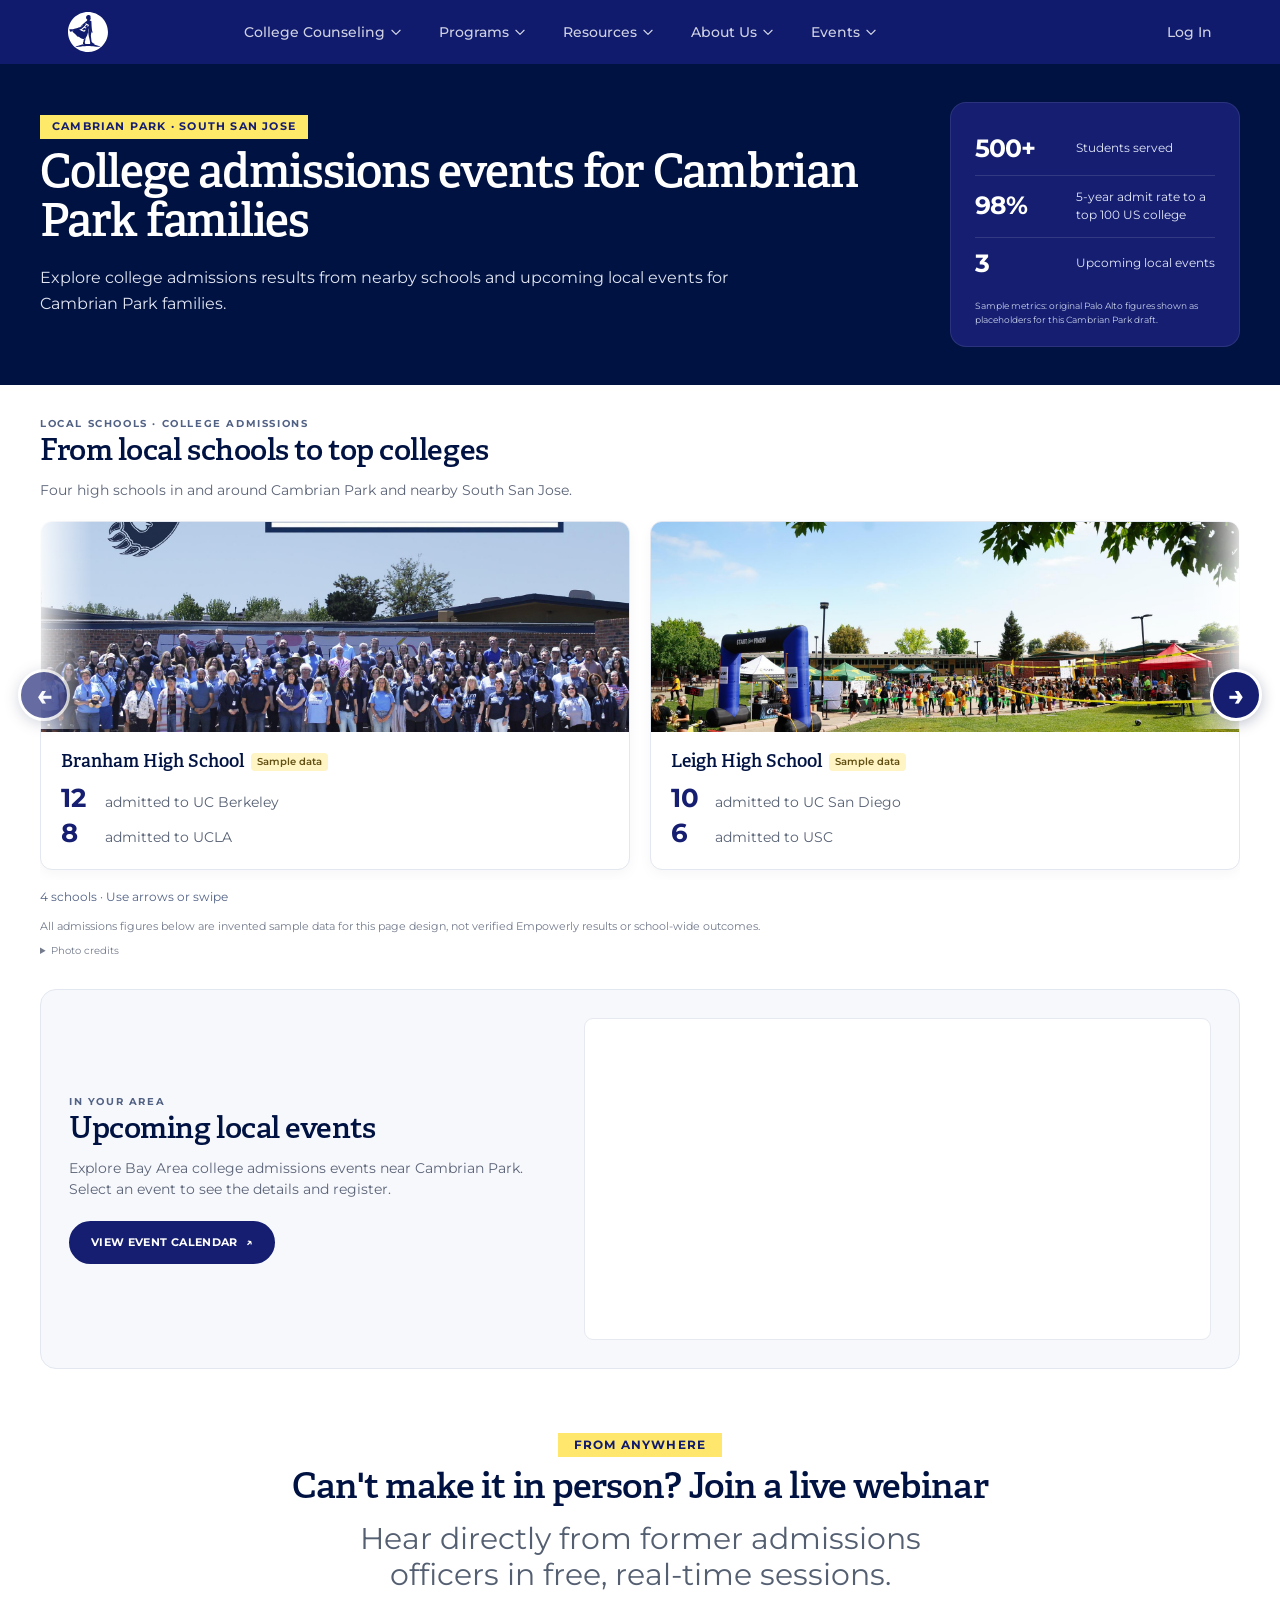
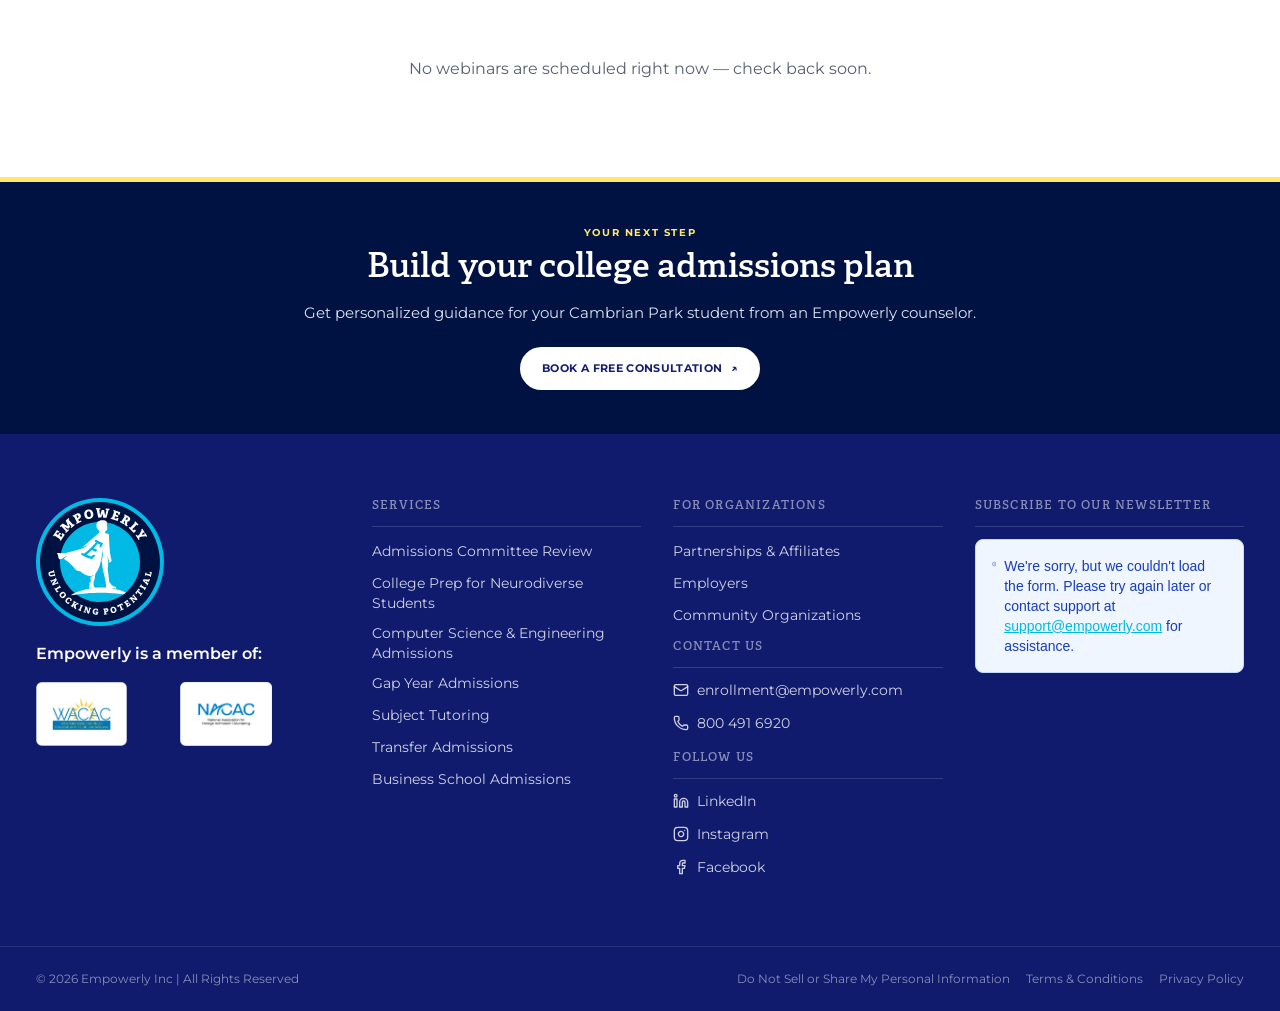
==== commit d2b656be: "Publish GitHub Pages and clarify carousel arrows and edges" ====
--- a/locations/cambrian-park/index.html
+++ b/locations/cambrian-park/index.html
@@ -4,4 +4,4 @@
         .osano-cm-view__button { background: #121b6e !important; }
         .osano-cm-close { background: #121b6e !important; padding: 0px !important; }
         .osano-cm-close svg { stroke: white !important; }
-      </style><noscript><iframe height="0" src="https://www.googletagmanager.com/ns.html?id=GTM-5WT6HGR" style="display:none;visibility:hidden" width="0"></iframe></noscript><div data-marketing-layout="true" data-theme="growth" style="font-family:'Montserrat', 'Satoshi', system-ui, -apple-system, 'Segoe UI', Roboto, Helvetica, Arial, sans-serif"><!--$--><!--/$--><script type="application/ld+json">{"@context":"https://schema.org","@graph":[{"@type":"Organization","@id":"https://empowerly.com/#organization","name":"Empowerly","url":"https://empowerly.com/","logo":{"@type":"ImageObject","url":"/assets/cdn/Empowerly-Logo-white-1.svg"}},{"@type":"WebSite","@id":"https://empowerly.com/#website","name":"Empowerly","url":"https://empowerly.com/","publisher":{"@id":"https://empowerly.com/#organization"},"potentialAction":[{"@type":"SearchAction","target":{"@type":"EntryPoint","urlTemplate":"https://empowerly.com/?s={search_term_string}"},"query-input":"required name=search_term_string"}]}]}</script><div aria-live="polite" style="height:0;overflow:hidden;overflow-anchor:none;transition:height 220ms ease-out"></div><nav class="sticky top-0 z-50 w-full bg-primary"><div class="trim-container flex h-16 items-center px-6 md:px-4 lg:px-12"><a aria-label="Empowerly home" class="flex shrink-0 items-center text-primary-foreground" href="/"><span class="inline-flex h-10 w-32 items-center"><img alt="Empowerly-Logo-white.svg" class="h-full w-full object-contain object-left" src="/assets/cdn/Empowerly-Logo-white-1.svg"/></span></a><div class="hidden flex-1 md:flex justify-start pl-2 lg:pl-8"><ul class="flex items-center gap-0.5 lg:gap-1"><li class="relative"><button class="flex items-center gap-1 whitespace-nowrap rounded-md px-1.5 py-2 text-xs font-medium transition-colors lg:px-4 lg:text-sm text-primary-foreground/80 hover:text-primary-foreground">College Counseling<svg aria-hidden="true" class="h-3.5 w-3.5 transition-transform" fill="none" stroke="currentColor" stroke-width="2" viewbox="0 0 24 24"><path d="M19 9l-7 7-7-7" stroke-linecap="round" stroke-linejoin="round"></path></svg></button></li><li class="relative"><button class="flex items-center gap-1 whitespace-nowrap rounded-md px-1.5 py-2 text-xs font-medium transition-colors lg:px-4 lg:text-sm text-primary-foreground/80 hover:text-primary-foreground">Programs<svg aria-hidden="true" class="h-3.5 w-3.5 transition-transform" fill="none" stroke="currentColor" stroke-width="2" viewbox="0 0 24 24"><path d="M19 9l-7 7-7-7" stroke-linecap="round" stroke-linejoin="round"></path></svg></button></li><li class="relative"><button class="flex items-center gap-1 whitespace-nowrap rounded-md px-1.5 py-2 text-xs font-medium transition-colors lg:px-4 lg:text-sm text-primary-foreground/80 hover:text-primary-foreground">Resources<svg aria-hidden="true" class="h-3.5 w-3.5 transition-transform" fill="none" stroke="currentColor" stroke-width="2" viewbox="0 0 24 24"><path d="M19 9l-7 7-7-7" stroke-linecap="round" stroke-linejoin="round"></path></svg></button></li><li class="relative"><button class="flex items-center gap-1 whitespace-nowrap rounded-md px-1.5 py-2 text-xs font-medium transition-colors lg:px-4 lg:text-sm text-primary-foreground/80 hover:text-primary-foreground">About Us<svg aria-hidden="true" class="h-3.5 w-3.5 transition-transform" fill="none" stroke="currentColor" stroke-width="2" viewbox="0 0 24 24"><path d="M19 9l-7 7-7-7" stroke-linecap="round" stroke-linejoin="round"></path></svg></button></li><li class="relative"><button class="flex items-center gap-1 whitespace-nowrap rounded-md px-1.5 py-2 text-xs font-medium transition-colors lg:px-4 lg:text-sm text-primary-foreground/80 hover:text-primary-foreground">Events<svg aria-hidden="true" class="h-3.5 w-3.5 transition-transform" fill="none" stroke="currentColor" stroke-width="2" viewbox="0 0 24 24"><path d="M19 9l-7 7-7-7" stroke-linecap="round" stroke-linejoin="round"></path></svg></button></li></ul></div><div class="items-center gap-1 ml-auto lg:gap-4 hidden md:flex"><a class="whitespace-nowrap text-xs font-medium transition-colors lg:text-sm text-primary-foreground/80 hover:text-primary-foreground" href="https://app.empowerly.com/login">Log In</a><a class="inline-flex items-center justify-center gap-2 text-center font-semibold uppercase ring-offset-background transition-all duration-200 focus-visible:outline-none focus-visible:ring-2 focus-visible:ring-ring focus-visible:ring-offset-2 disabled:pointer-events-none disabled:opacity-50 [&amp;_svg]:pointer-events-none [&amp;_svg]:size-4 [&amp;_svg]:shrink-0 border-2 border-primary-foreground bg-transparent text-primary-foreground hover:bg-primary-foreground hover:text-primary min-h-9 rounded-full h-auto shrink-0 whitespace-nowrap px-2 py-2 text-xs tracking-wide lg:px-5" href="/consult">Book Free Consult</a></div><button aria-label="Open menu" class="ml-auto flex items-center justify-center rounded-md p-2 md:hidden text-primary-foreground"><svg aria-hidden="true" class="h-6 w-6" fill="none" stroke="currentColor" stroke-width="2" viewbox="0 0 24 24"><path d="M4 6h16M4 12h16M4 18h16" stroke-linecap="round" stroke-linejoin="round"></path></svg></button></div></nav><script type="application/ld+json">{"@context":"https://schema.org","@type":"BreadcrumbList","itemListElement":[{"@type":"ListItem","position":1,"name":"Home","item":"https://empowerly.com/"},{"@type":"ListItem","position":2,"name":"Locations","item":"https://empowerly.com/locations"},{"@type":"ListItem","position":3,"name":"College Admissions Events in Cambrian Park","item":"https://empowerly.com/locations/cambrian-park"}]}</script><main data-family="pages" data-page-kind="location"><div class="relative z-10" id="main-content"><section class="local-hero"><div class="local-shell local-hero-layout"><div><p class="local-eyebrow">Cambrian Park · South San Jose</p><h1>College admissions events for Cambrian Park families</h1><p class="local-hero-description">Explore college admissions results from nearby schools and upcoming local events for Cambrian Park families.</p></div><aside aria-label="Admissions metrics" class="local-stat-card"><div class="local-stat"><strong>500+</strong><span>Students served</span></div><div class="local-stat"><strong>98%</strong><span>5-year admit rate to a top 100 US college</span></div><div class="local-stat"><strong>3</strong><span>Upcoming local events</span></div><p class="local-metrics-note">Sample metrics: original Palo Alto figures shown as placeholders for this Cambrian Park draft.</p></aside></div></section><div class="local-shell local-conversion-layout"><section aria-labelledby="local-school-title" class="local-schools"><p class="local-section-eyebrow">Local schools · College admissions</p><h2 id="local-school-title">From local schools to top colleges</h2><p class="local-section-description">Four high schools in and around Cambrian Park and nearby South San Jose.</p><div aria-label="High school admissions results" aria-roledescription="carousel" class="local-school-carousel" role="region"><div aria-label="School photos and admissions data. Use arrow keys or swipe to browse." class="local-school-track" tabindex="0"><article class="local-school-card"><img alt="Branham High School staff in the campus quad" class="local-school-photo local-school-photo-branham" height="400" loading="eager" src="/assets/schools/branham.jpg" width="1000"/><div class="local-school-body"><div class="local-school-topline"><h3>Branham High School</h3><span class="local-sample-badge">Sample data</span></div><ul class="local-school-results"><li><strong>12</strong><span>admitted to UC Berkeley</span></li><li><strong>8</strong><span>admitted to UCLA</span></li></ul></div></article><article class="local-school-card"><img alt="Students and activities in the Leigh High School quad" class="local-school-photo local-school-photo-leigh" height="400" loading="eager" src="/assets/schools/leigh.jpg" width="1000"/><div class="local-school-body"><div class="local-school-topline"><h3>Leigh High School</h3><span class="local-sample-badge">Sample data</span></div><ul class="local-school-results"><li><strong>10</strong><span>admitted to UC San Diego</span></li><li><strong>6</strong><span>admitted to USC</span></li></ul></div></article><article class="local-school-card"><img alt="Pioneer High School front building and entrance sign" class="local-school-photo local-school-photo-pioneer" height="400" loading="eager" src="/assets/schools/pioneer.jpg" width="1000"/><div class="local-school-body"><div class="local-school-topline"><h3>Pioneer High School</h3><span class="local-sample-badge">Sample data</span></div><ul class="local-school-results"><li><strong>9</strong><span>admitted to UC Davis</span></li><li><strong>7</strong><span>admitted to UC Santa Barbara</span></li></ul></div></article><article class="local-school-card"><img alt="Cambrian Academy students gathering outdoors on campus" class="local-school-photo local-school-photo-cambrian-academy" height="400" loading="eager" src="/assets/schools/cambrian-academy.jpg" width="1000"/><div class="local-school-body"><div class="local-school-topline"><h3>Cambrian Academy</h3><span class="local-sample-badge">Sample data</span></div><ul class="local-school-results"><li><strong>4</strong><span>admitted to UC Berkeley</span></li><li><strong>3</strong><span>admitted to Stanford University</span></li></ul></div></article></div><div class="local-carousel-controls"><p aria-live="polite" class="local-carousel-hint">4 schools · Use arrows or swipe</p><div class="local-carousel-buttons"><button aria-label="Previous schools" class="local-carousel-arrow" data-carousel-step="-1" disabled="disabled" type="button"><span aria-hidden="true">←</span></button><button aria-label="Next schools" class="local-carousel-arrow" data-carousel-step="1" type="button"><span aria-hidden="true">→</span></button></div></div></div><p class="local-results-note">All admissions figures below are invented sample data for this page design, not verified Empowerly results or school-wide outcomes.</p><details class="local-photo-credits"><summary>Photo credits</summary><ul><li>Branham High School: <a href="https://branham.cuhsd.org/" rel="noopener noreferrer" target="_blank">Branham High School website</a>. Cropped for display.</li><li>Leigh High School: <a href="https://leigh.cuhsd.org/" rel="noopener noreferrer" target="_blank">Leigh High School website</a>. Cropped for display.</li><li>Pioneer High School: <a href="https://pioneer.sjusd.org/about" rel="noopener noreferrer" target="_blank">Pioneer High School website</a>. Cropped for display.</li><li>Cambrian Academy: <a href="https://cambrianacademy.org/highschool.html" rel="noopener noreferrer" target="_blank">Cambrian Academy website</a>. Cropped for display.</li></ul></details></section><section aria-labelledby="local-events-title" class="local-events" id="events"><div class="local-events-intro"><p class="local-section-eyebrow">In your area</p><h2 id="local-events-title">Upcoming local events</h2><p class="local-section-description">Explore Bay Area college admissions events near Cambrian Park. Select an event to see the details and register.</p><a class="local-button local-event-button" href="https://luma.com/embed/calendar/cal-HPMbRCcE9xVSR7g/events?tag=Bay%20Area" rel="noopener noreferrer" target="_blank">View event calendar <span aria-hidden="true">↗</span></a></div><div class="local-calendar"><iframe loading="eager" src="https://luma.com/embed/calendar/cal-HPMbRCcE9xVSR7g/events?tag=Bay%20Area" title="Empowerly Bay Area events for Cambrian Park families"></iframe></div></section></div><section class="scroll-mt-24" id="webinars"><div class="col-span-full container px-4"><div class="pt-8 pb-8"><div class="flex flex-col gap-3 items-center text-center"><h2 class="m-0 self-center"><span class="relative inline-block rounded-none px-4 py-1 font-sans text-xs font-bold uppercase tracking-widest" style="background-color:var(--color-brand-yellow);color:var(--color-brand-midnight-blue)">From anywhere</span></h2><h2 class="max-w-3xl font-bold tracking-tight text-3xl md:text-4xl" style="color:var(--title-foreground)">Can't make it in person? Join a live webinar</h2><p class="max-w-2xl text-2xl md:text-3xl" style="color:var(--subheading-foreground)">Hear directly from former admissions officers in free, real-time sessions.</p></div></div></div></section><div class="col-span-full container px-4"><div><div class="py-10 text-center text-muted-foreground pt-8 pb-8">No webinars are scheduled right now — check back soon.</div></div></div><div class="col-span-full container px-4"><div aria-hidden="true" class="my-16"></div></div><section class="local-bottom-consultation"><div class="local-shell"><p class="local-section-eyebrow">Your next step</p><h2>Build your college admissions plan</h2><p>Get personalized guidance for your Cambrian Park student from an Empowerly counselor.</p><a class="local-button local-button-white" href="https://empowerly.com/consult/" rel="noopener noreferrer" target="_blank">Book a free consultation <span aria-hidden="true">↗</span></a></div></section></div></main><!--$--><!--/$--><footer><footer class="w-full bg-primary text-primary-foreground"><div class="trim-container px-4 py-16"><div class="grid grid-cols-1 gap-12 lg:grid-cols-[auto_1fr]"><div class="flex max-w-xs flex-col gap-4"><img alt="Empowerly" class="h-32 w-32" height="128" loading="lazy" src="/empowerly-footer-logo.svg" width="128"/><div class="flex flex-col gap-4"><p class="text-base font-semibold">Empowerly is a member of:</p><div class="flex flex-wrap gap-0"><div class="flex items-center justify-center"><a class="flex h-full w-full items-center justify-center" href="https://www.wacac.org/" rel="noopener noreferrer" target="_blank"><img alt="Western Association for College Admission Counseling (WACAC)" class="h-16 w-36 max-w-full object-contain object-left" loading="lazy" sizes="144px" src="/assets/cdn/logos/wacac_cropped.webp"/></a></div><div class="flex items-center justify-center"><a class="flex h-full w-full items-center justify-center" href="https://www.nacacnet.org/" rel="noopener noreferrer" target="_blank"><img alt="National Association for College Admission Counseling (NACAC)" class="h-16 w-36 max-w-full object-contain object-left" loading="lazy" sizes="144px" src="/assets/cdn/logos/nacac_cropped.webp"/></a></div></div></div></div><div class="grid gap-8 grid-cols-1 sm:grid-cols-3"><div class="flex flex-col gap-3"><h3 class="border-b border-primary-foreground/15 pb-3 text-xs font-display font-bold uppercase tracking-widest text-primary-foreground/50">Services</h3><ul class="flex flex-col gap-2"><li><a class="inline-flex min-w-0 items-center gap-2 break-words text-sm text-primary-foreground/80 transition-colors hover:text-primary-foreground" href="/admissions-committee-review/">Admissions Committee Review</a></li><li><a class="inline-flex min-w-0 items-center gap-2 break-words text-sm text-primary-foreground/80 transition-colors hover:text-primary-foreground" href="/neurodiverse-students-college-application-prep">College Prep for Neurodiverse Students</a></li><li><a class="inline-flex min-w-0 items-center gap-2 break-words text-sm text-primary-foreground/80 transition-colors hover:text-primary-foreground" href="/computer-science-engineering-admissions/">Computer Science &amp; Engineering Admissions</a></li><li><a class="inline-flex min-w-0 items-center gap-2 break-words text-sm text-primary-foreground/80 transition-colors hover:text-primary-foreground" href="/gap-year-college-application-prep/">Gap Year Admissions</a></li><li><a class="inline-flex min-w-0 items-center gap-2 break-words text-sm text-primary-foreground/80 transition-colors hover:text-primary-foreground" href="/subject-tutoring">Subject Tutoring</a></li><li><a class="inline-flex min-w-0 items-center gap-2 break-words text-sm text-primary-foreground/80 transition-colors hover:text-primary-foreground" href="/transfer-admissions-program">Transfer Admissions</a></li><li><a class="inline-flex min-w-0 items-center gap-2 break-words text-sm text-primary-foreground/80 transition-colors hover:text-primary-foreground" href="/business-school-admissions">Business School Admissions</a></li></ul></div><div class="flex flex-col gap-3"><h3 class="border-b border-primary-foreground/15 pb-3 text-xs font-display font-bold uppercase tracking-widest text-primary-foreground/50">For Organizations</h3><ul class="flex flex-col gap-2"><li><a class="inline-flex min-w-0 items-center gap-2 break-words text-sm text-primary-foreground/80 transition-colors hover:text-primary-foreground" href="/partnerships/">Partnerships &amp; Affiliates</a></li><li><a class="inline-flex min-w-0 items-center gap-2 break-words text-sm text-primary-foreground/80 transition-colors hover:text-primary-foreground" href="/employers/">Employers</a></li><li><a class="inline-flex min-w-0 items-center gap-2 break-words text-sm text-primary-foreground/80 transition-colors hover:text-primary-foreground" href="/community-organizations/">Community Organizations</a></li></ul><h4 class="border-b border-primary-foreground/15 pb-3 text-xs font-display font-bold uppercase tracking-widest text-primary-foreground/50">Contact Us</h4><ul class="flex flex-col gap-2"><li><a class="inline-flex min-w-0 items-center gap-2 break-words text-sm text-primary-foreground/80 transition-colors hover:text-primary-foreground" href="mailto:enrollment@empowerly.com"><span aria-hidden="true" class="shrink-0 [&amp;_svg]:h-4 [&amp;_svg]:w-4"><svg aria-hidden="true" class="lucide lucide-mail" fill="none" height="24" stroke="currentColor" stroke-linecap="round" stroke-linejoin="round" stroke-width="2" viewbox="0 0 24 24" width="24" xmlns="http://www.w3.org/2000/svg"><path d="m22 7-8.991 5.727a2 2 0 0 1-2.009 0L2 7"></path><rect height="16" rx="2" width="20" x="2" y="4"></rect></svg></span>enrollment@empowerly.com</a></li><li><a class="inline-flex min-w-0 items-center gap-2 break-words text-sm text-primary-foreground/80 transition-colors hover:text-primary-foreground" href="tel:+18004916920"><span aria-hidden="true" class="shrink-0 [&amp;_svg]:h-4 [&amp;_svg]:w-4"><svg aria-hidden="true" class="lucide lucide-phone" fill="none" height="24" stroke="currentColor" stroke-linecap="round" stroke-linejoin="round" stroke-width="2" viewbox="0 0 24 24" width="24" xmlns="http://www.w3.org/2000/svg"><path d="M13.832 16.568a1 1 0 0 0 1.213-.303l.355-.465A2 2 0 0 1 17 15h3a2 2 0 0 1 2 2v3a2 2 0 0 1-2 2A18 18 0 0 1 2 4a2 2 0 0 1 2-2h3a2 2 0 0 1 2 2v3a2 2 0 0 1-.8 1.6l-.468.351a1 1 0 0 0-.292 1.233 14 14 0 0 0 6.392 6.384"></path></svg></span>800 491 6920</a></li></ul><h4 class="border-b border-primary-foreground/15 pb-3 text-xs font-display font-bold uppercase tracking-widest text-primary-foreground/50">Follow Us</h4><ul class="flex flex-col gap-2"><li><a class="inline-flex min-w-0 items-center gap-2 break-words text-sm text-primary-foreground/80 transition-colors hover:text-primary-foreground" href="https://www.linkedin.com/company/empowerly/"><span aria-hidden="true" class="shrink-0 [&amp;_svg]:h-4 [&amp;_svg]:w-4"><svg aria-hidden="true" class="lucide lucide-linkedin" fill="none" height="24" stroke="currentColor" stroke-linecap="round" stroke-linejoin="round" stroke-width="2" viewbox="0 0 24 24" width="24" xmlns="http://www.w3.org/2000/svg"><path d="M16 8a6 6 0 0 1 6 6v7h-4v-7a2 2 0 0 0-2-2 2 2 0 0 0-2 2v7h-4v-7a6 6 0 0 1 6-6z"></path><rect height="12" width="4" x="2" y="9"></rect><circle cx="4" cy="4" r="2"></circle></svg></span>LinkedIn</a></li><li><a class="inline-flex min-w-0 items-center gap-2 break-words text-sm text-primary-foreground/80 transition-colors hover:text-primary-foreground" href="https://www.instagram.com/empowerlyinc/"><span aria-hidden="true" class="shrink-0 [&amp;_svg]:h-4 [&amp;_svg]:w-4"><svg aria-hidden="true" class="lucide lucide-instagram" fill="none" height="24" stroke="currentColor" stroke-linecap="round" stroke-linejoin="round" stroke-width="2" viewbox="0 0 24 24" width="24" xmlns="http://www.w3.org/2000/svg"><rect height="20" rx="5" ry="5" width="20" x="2" y="2"></rect><path d="M16 11.37A4 4 0 1 1 12.63 8 4 4 0 0 1 16 11.37z"></path><line x1="17.5" x2="17.51" y1="6.5" y2="6.5"></line></svg></span>Instagram</a></li><li><a class="inline-flex min-w-0 items-center gap-2 break-words text-sm text-primary-foreground/80 transition-colors hover:text-primary-foreground" href="https://www.facebook.com/empowerly"><span aria-hidden="true" class="shrink-0 [&amp;_svg]:h-4 [&amp;_svg]:w-4"><svg aria-hidden="true" class="lucide lucide-facebook" fill="none" height="24" stroke="currentColor" stroke-linecap="round" stroke-linejoin="round" stroke-width="2" viewbox="0 0 24 24" width="24" xmlns="http://www.w3.org/2000/svg"><path d="M18 2h-3a5 5 0 0 0-5 5v3H7v4h3v8h4v-8h3l1-4h-4V7a1 1 0 0 1 1-1h3z"></path></svg></span>Facebook</a></li></ul></div><div class="flex flex-col gap-8"><div class="flex flex-col gap-3"><h3 class="border-b border-primary-foreground/15 pb-3 text-xs font-display font-bold uppercase tracking-widest text-primary-foreground/50">Subscribe to our Newsletter</h3><div class="footer-newsletter-form"><div class="flex-form-embed w-full" style="--consult-embed-min-height:180px"><div></div><div class="w-full"><div aria-hidden="true" style="min-height:var(--consult-embed-min-height, 600px)"></div></div></div></div></div></div></div></div></div><div class="border-t border-primary-foreground/10"><div class="trim-container flex flex-wrap items-center justify-between gap-4 px-4 py-6"><p class="text-xs text-primary-foreground/50">© 2026 Empowerly Inc | All Rights Reserved</p><div class="flex flex-wrap gap-4"><a class="text-xs text-primary-foreground/50 transition-colors hover:text-primary-foreground" href="#show-do-not-sell">Do Not Sell or Share My Personal Information</a><a class="text-xs text-primary-foreground/50 transition-colors hover:text-primary-foreground" href="/terms-of-service/">Terms &amp; Conditions</a><a class="text-xs text-primary-foreground/50 transition-colors hover:text-primary-foreground" href="/privacy-policy/">Privacy Policy</a></div></div></div></footer></footer></div><script async="" id="_R_" src="/_next/static/chunks/webpack-d922676152b57b9d.js"></script><script>(self.__next_f=self.__next_f||[]).push([0])</script><script>self.__next_f.push([1,"1:\"$Sreact.fragment\"\n2:I[35648,[],\"ClientSegmentRoot\"]\n3:I[9810,[\"2453\",\"static/chunks/5bf920d2-0d7e610222969725.js\",\"6361\",\"static/chunks/6361-7bf285356769f5bf.js\",\"1545\",\"static/chunks/1545-15a3b6963a5d79ab.js\",\"4520\",\"static/chunks/4520-807ff5a05f2c6dee.js\",\"788\",\"static/chunks/788-1eeb3d77e7f86681.js\",\"3315\",\"static/chunks/3315-fc1154a2c476d50a.js\",\"3254\",\"static/chunks/3254-320d1fedb957a7e9.js\",\"7177\",\"static/chunks/app/layout-a158b1d721838b97.js\"],\"default\"]\n4:I[37289,[],\"\"]\n5:I[59213,[],\"\"]\n7:I[77255,[\"1432\",\"static/chunks/da7a65d9-fc1dc6553314a9c2.js\",\"5147\",\"static/chunks/5147-09b05586f3865080.js\",\"6361\",\"static/chunks/6361-7bf285356769f5bf.js\",\"5869\",\"static/chunks/5869-8f989536668dfef8.js\",\"5722\",\"static/chunks/5722-6fbf073a30802650.js\",\"1315\",\"static/chunks/1315-0dbc4135550c1647.js\",\"1545\",\"static/chunks/1545-15a3b6963a5d79ab.js\",\"1875\",\"static/chunks/1875-f3dc396bf249e605.js\",\"3254\",\"static/chunks/3254-320d1fedb957a7e9.js\",\"6467\",\"static/chunks/6467-18f99757412054e2.js\",\"3369\",\"static/chunks/3369-7145953db03df1cb.js\",\"4345\",\"static/chunks/app/not-found-fe3f04e3d4303761.js\"],\"NotFoundTitle\"]\n8:I[66307,[\"1432\",\"static/chunks/da7a65d9-fc1dc6553314a9c2.js\",\"5147\",\"static/chunks/5147-09b05586f3865080.js\",\"6361\",\"static/chunks/6361-7bf285356769f5bf.js\",\"5869\",\"static/chunks/5869-8f989536668dfef8.js\",\"5722\",\"static/chunks/5722-6fbf073a30802650.js\",\"1315\",\"static/chunks/1315-0dbc4135550c1647.js\",\"1545\",\"static/chunks/1545-15a3b6963a5d79ab.js\",\"1875\",\"static/chunks/1875-f3dc396bf249e605.js\",\"3254\",\"static/chunks/3254-320d1fedb957a7e9.js\",\"6467\",\"static/chunks/6467-18f99757412054e2.js\",\"3369\",\"static/chunks/3369-7145953db03df1cb.js\",\"4345\",\"static/chunks/app/not-found-fe3f04e3d4303761.js\"],\"PreviewRedirectCheck\"]\n9:I[58380,[\"1432\",\"static/chunks/da7a65d9-fc1dc6553314a9c2.js\",\"5147\",\"static/chunks/5147-09b05586f3865080.js\",\"6361\",\"static/chunks/6361-7bf285356769f5bf.js\",\"1715\",\"static/chunks/1715-3f209c771a7a9c49.js\",\"5869\",\"static/chunks/5869-8f989536668dfef8.js\",\"5722\",\"static/chunks/5722-6fbf073a30802650.js\",\"1315\",\"static/chunks/1315-0dbc4135550c1647.js\",\"1545\",\"static/chunks/1545-15a3b6963a5d79ab.js\",\"3357\",\"static/chunks/3357-37f98d6f7c4b3b65.js\",\"5241\",\"static/chunks/5241-d5fd6e9253302055.js\",\"3361\",\"static/chunks/3361-55b572b33d3129e3.js\",\"3254\",\"static/chunks/3254-320d1fedb957a7e9.js\",\"6467\",\"static/chunks/6467-18f99757412054e2.js\",\"8253\",\"static/chunks/8253-58b9763b024c9181.js\",\"1978\",\"static/chunks/1978-b6f99ecb005dad67.js\",\"2448\",\"static/chunks/2448-f8d3bd50dfadcae9.js\",\"1932\",\"static/chunks/app/(marketing)/%5B...slug%5D/page-91263751d31b47ad.js\"],\"\"]\nc:I[53577,[\"1432\",\"static/chunks/da7a65d9-fc1dc6553314a9c2.js\",\"5147\",\"static/chunks/5147-09b05586f3865080.js\",\"6361\",\"static/chunks/6361-7bf285356769f5bf.js\",\"5869\",\"static/chunks/5869-8f989536668dfef8.js\",\"1315\",\"static/chunks/1315-0dbc4135550c1647.js\",\"1545\",\"static/chunks/1545-15a3b6963a5d79ab.js\",\"3361\",\"static/chunks/3361-55b572b33d3129e3.js\",\"3254\",\"static/chunks/3254-320d1fedb957a7e9.js\",\"6467\",\"static/chunks/6467-18f99757412054e2.js\",\"8253\",\"static/chunks/8253-58b9763b024c9181.js\",\"587\",\"static/chunks/587-f906f9150e52848b.js\",\"7744\",\"static/chunks/7744-5b218433846d50cd.js\",\"9181\",\"static/chunks/app/(marketing)/layout-178688199fa0ddb1.js\"],\"\"]\nd:I[57557,[\"1432\",\"static/chunks/da7a65d9-fc1dc6553314a9c2.js\",\"5147\",\"static/chunks/5147-09b05586f3865080.js\",\"6361\",\"static/chunks/6361-7bf285356769f5bf.js\",\"5869\",\"static/chunks/5869-8f989536668dfef8.js\",\"1315\",\"static/chunks/1315-0dbc4135550c1647.js\",\"1545\",\"static/chunks/1545-15a3b6963a5d79ab.js\",\"3361\",\"static/chunks/3361-55b572b33d3129e3.js\",\"3254\",\"static/chunks/3254-320d1fedb957a7e9.js\",\"6467\",\"static/chunks/6467-18f99757412054e2.js\",\"8253\",\"static/chunks/8253-58b9763b024c9181.js\",\"587\",\"static/chunks/587-f906f9150e52848b.js\",\"7744\",\"static/chunks/7744-5b218433846d50cd.js\",\"9181\",\"static/chunks/app/(marketing)/layout-178688199fa0ddb1.js\"],\"FpAnalyticsBoot\"]\n16:I[55291,[],\"\"]\n:HL[\"/_next/static/css/8bef2c495050a51c.css\",\"style\"]\n:HC[\"https://cdn.empowerly.com\",\"\"]\n:HL[\"/assets/cdn/fonts/v1/Adelle-Semibold.woff2\",\"font\",{\"crossOrigin\":\"\",\"type\":\"font/woff2\"}]\n:HL[\"/assets/cdn/fonts/v1/Montserrat-VariableFont_wght.woff2\",\"font\",{\"crossOrigin\":\"\",\"type\":\"font/woff2\"}]\n:HL[\"/assets/cdn/fonts/v1/Montserrat-Italic-VariableFont_wght.woff2\",\"font\",{\"crossOrigin\":\"\",\"type\":\"font/woff2\"}]\n:HL[\"/assets/cdn/fonts/v1/Satoshi-Regular.woff2\",\"font\",{\"crossOrigin\":\"\",\"type\":\"font/woff2\"}]\n0:{\"P\":null,\"b\":\"pIo33s74VMMOjyi4LGBNJ\",\"p\":\"\",\"c\":[\"\",\"locations\",\"cambrian-park\"],\"i\":false,\"f\":[[[\"\",{\"children\":[\"(marketing)\",{\"children\":[[\"slug\",\"locations/cambrian-park\",\"c\"],{\"children\":[\"__PAGE__\",{}]}]}]},\"$undefined\",\"$undefined\",true],[\"\",[\"$\",\"$1\",\"c\",{\"children\":[[[\"$\",\"link\",\"0\",{\"rel\":\"stylesheet\",\"href\":\"/_next/static/css/8bef2c495050a51c.css\",\"precedence\":\"next\",\"crossOrigin\":\"$undefined\",\"nonce\":\"$undefined\"}]],[\"$\",\"$L2\",null,{\"Component\":\"$3\",\"slots\":{\"children\":[\"$\",\"$L4\",null,{\"parallelRouterKey\":\"children\",\"error\":\"$undefined\",\"errorStyles\":\"$undefined\",\"errorScripts\":\"$undefined\",\"template\":[\"$\",\"$L5\",null,{}],\"templateStyles\":\"$undefined\",\"templateScripts\":\"$undefined\",\"notFound\":[[\"$\",\"div\",null,{\"data-theme\":\"growth\",\"style\":{\"fontFamily\":\"'Montserrat', 'Satoshi', system-ui, -apple-system, 'Segoe UI', Roboto, Helvetica, Arial, sans-serif\"},\"data-marketing-layout\":true,\"children\":[\"$L6\",[\"$\",\"main\",null,{\"className\":\"flex flex-col items-center justify-center gap-4 px-6 py-24 text-center\",\"children\":[[\"$\",\"$L7\",null,{\"title\":\"404: This page could not be found.\"}],[\"$\",\"$L8\",null,{}],[\"$\",\"p\",null,{\"className\":\"text-sm font-semibold uppercase tracking-wide text-gray-500\",\"children\":\"404\"}],[\"$\",\"h1\",null,{\"className\":\"text-3xl font-bold text-gray-900\",\"children\":\"Page not found\"}],[\"$\",\"p\",null,{\"className\":\"max-w-md text-gray-600\",\"children\":\"The page you're looking for doesn't exist or may have moved.\"}],[\"$\",\"$L9\",null,{\"href\":\"/\",\"className\":\"mt-2 rounded-md bg-blue-600 px-5 py-2.5 text-sm font-medium text-white hover:bg-blue-700\",\"children\":\"Back to homepage\"}]]}],\"$La\"]}],[]],\"forbidden\":\"$undefined\",\"unauthorized\":\"$undefined\"}]},\"params\":{},\"promise\":\"$@b\"}]]}],{\"children\":[\"(marketing)\",[\"$\",\"$1\",\"c\",{\"children\":[null,[[[\"$\",\"$Lc\",null,{\"id\":\"visitor-ip\",\"strategy\":\"afterInteractive\",\"children\":\"(function () {\\n          var fetched = false;\\n          function fetchIp() {\\n            if (fetched) return;\\n            fetched = true;\\n            fetch('https://www.cloudflare.com/cdn-cgi/trace')\\n              .then(function (r) { return r.text(); })\\n              .then(function (data) {\\n                var match = data.match(/ip=([^\\\\n]+)/);\\n                if (match) window.visitorIp = match[1].trim();\\n              })\\n              .catch(function () {});\\n          }\\n          function allowed(c) {\\n            return !!c && c.MARKETING === 'ACCEPT' && c.OPT_OUT !== 'ACCEPT';\\n          }\\n          var cm = window.Osano && window.Osano.cm;\\n          if (!cm || typeof cm.getConsent !== 'function') return;\\n          if (allowed(cm.getConsent())) {\\n            fetchIp();\\n          } else {\\n            cm.addEventListener('osano-cm-consent-saved', function () {\\n              if (allowed(cm.getConsent())) fetchIp();\\n            });\\n          }\\n        })();\"}],[\"$\",\"$Lc\",null,{\"id\":\"osano-consent-links\",\"strategy\":\"afterInteractive\",\"children\":\"(function () {\\n          var ACTIONS = {\\n            '#show-preferences': ['showDrawer', 'osano-cm-dom-info-dialog-open'],\\n            '#show-do-not-sell': ['showDoNotSell'],\\n            '#do-not-sell': ['showDoNotSell'],\\n          };\\n          document.addEventListener('click', function (event) {\\n            var link = event.target.closest && event.target.closest('a[href^=\\\"#\\\"]');\\n            if (!link) return;\\n            var action = ACTIONS[link.getAttribute('href')];\\n            if (!action) return;\\n            event.preventDefault();\\n            var cm = window.Osano && window.Osano.cm;\\n            if (cm && typeof cm[action[0]] === 'function') cm[action[0]](action[1]);\\n          });\\n        })();\"}],[\"$\",\"$Ld\",null,{}],[\"$\",\"$Lc\",null,{\"id\":\"gtm\",\"strategy\":\"afterInteractive\",\"children\":\"(function(w,d,s,l,i){w[l]=w[l]||[];w[l].push({'gtm.start':\\n        new Date().getTime(),event:'gtm.js'});var f=d.getElementsByTagName(s)[0],\\n        j=d.createElement(s),dl=l!='dataLayer'?'&l='+l:'';j.async=true;j.src=\\n        'https://www.googletagmanager.com/gtm.js?id='+i+dl;f.parentNode.insertBefore(j,f);\\n        })(window,document,'script','dataLayer','GTM-5WT6HGR');\"}],\"$Le\",\"$Lf\"],\"$L10\",\"$L11\",\"$L12\"]]}],{\"children\":[[\"slug\",\"locations/cambrian-park\",\"c\"],\"$L13\",{\"children\":[\"__PAGE__\",\"$L14\",{},null,false]},null,false]},null,false]},null,false],\"$L15\",false]],\"m\":\"$undefined\",\"G\":[\"$16\",[]],\"s\":false,\"S\":true}\n18:I[78709,[\"1432\",\"static/chunks/da7a65d9-fc1dc6553314a9c2.js\",\"5147\",\"static/chunks/5147-09b05586f3865080.js\",\"6361\",\"static/chunks/6361-7bf285356769f5bf.js\",\"5869\",\"static/chunks/5869-8f989536668dfef8.js\",\"1315\",\"static/chunks/1315-0dbc4135550c1647.js\",\"1545\",\"static/chunks/1545-15a3b6963a5d79ab.js\",\"3361\",\"static/chunks/3361-55b572b33d3129e3.js\",\"3254\",\"static/chunks/3254-320d1fedb957a7e9.js\",\"6467\",\"static/chunks/6467-18f99757412054e2.js\",\"8253\",\"static/chunks/8253-58b9763b024c9181.js\",\"587\",\"static/chunks/587-f906f9150e52848b.js\",\"7744\",\"static/chunks/7744-5b218433846d50cd.js\",\"9181\",\"static/chunks/app/(marketing)/layout-178688199fa0ddb1.js\"],\"MarketingIdentity\"]\n19:\"$Sreact.suspense\"\n1a:I[67785,[\"1432\",\"static/chunks/da7a65d9-fc1dc6553314a9c2.js\",\"5147\",\"static/chunks/5147-09b05586f3865080.js\",\"6361\",\"static/chunks/6361-7bf285356769f5bf.js\",\"5869\",\"static/chunks/5869-8f989536668dfef8.js\",\"1315\",\"static/chunks/1315-0dbc4135550c1647.js\",\"1545\",\"static/chunks/1545-15a3b6963a5d79ab.js\",\"3361\",\"static/chunks/3361-55b572b33d3129e3.js\",\"3254\",\"static/chunks/3254-320d1fedb957a7e9.js\",\"6467\",\"static/chunks/6467-18f99757412054e2.js\",\"8253\",\"static/chunks/8253-58b9763b024c9181.js\",\"587\",\"static/chunks/587-f906f9150e52848b.js\",\"7744\",\"static/chunks/7744-5b218433846d50cd.js\",\"9181\",\"static/chunks/app/(marketing)/layout-178688199fa0ddb1.js\"],\"MarketingParamCapture\"]\n1b:I[46061,[\"1432\",\"static/chunks/da7a65d9-fc1dc6553314a9c2.js\",\"5147\",\"static/chunks/5147-09b05586f3865080.js\",\"6361\",\"static/chunks/6361-7bf285356769f5bf.js\",\"5869\",\"static/chunks/5869-8f989536668dfef8.js\",\"1315\",\"static/chunks/1315-0dbc4135550c1647.js\",\"1545\",\"static/chunks/1545-15a3b6963a5d79ab.js\",\"3361\",\"static/chunks/3361-55b572b33d3129e3.js\",\"3254\",\"static/chunks/3254-320d1fedb957a7e9.js\",\"6467\",\"static/chunks/6467-18f99757412054e2.js\",\"8253\",\"static/chunks/8253-58b9763b024c9181.js\",\"587\",\"static/chunks/587-f906f9150e52848b.js\",\"7744\",\"static/chunks/7744-5b218433846d50cd.js\",\"9181\",\"static/chunks/app/(marketing)/layout-178688199fa0ddb1.js\"],\"LinkParamForwarder\"]\n1d:I[47874,[\"1432\",\"static/chunks/da7a65d9-fc1dc6553314a9c2.js\",\"5147\",\"static/chunks/5147-09b05586f3865080.js\",\"6361\",\"static/chunks/6361-7bf285356769f5bf.js\",\"5869\",\"static/chunks/5869-8f989536668dfef8.js\",\"1315\",\"static/chunks/1315-0dbc4135550c1647.js\",\"1545\",\"static/chunks/1545-15a3b6963a5d79ab.js\",\"3361\",\"static/chunks/3361-55b572b33d3129e3.js\",\"3254\",\"static/chunks/3254-320d1fedb957a7e9.js\",\"6467\",\"static/chunks/6467-18f99757412054e2.js\",\"8253\",\"static/chunks/8253-58b9763b024c9181.js\",\"587\",\"static/chunks/587-f906f9150e52848b.js\",\"7744\",\"static/chunks/7744-5b218433846d50cd.js\",\"9181\",\"static/chunks/app/(marketing)/layout-178688199fa0ddb1.js\"],\"OperationalOverlays\"]\n21:I[70668,[],\"OutletBoundary\"]\n23:I[35301,[],\"AsyncMetadataOutlet\"]\n25:I[70668,[],\"ViewportBoundary\"]\n27:I[70668,[],\"MetadataBoundary\"]\ne:[\"$\",\"$Lc\",null,{\"id\":\"hs-script-loader\",\"src\":\"https://js.hs-scripts.com/649419.js\",\"strategy\":\"afterInteractive\"}]\nf:[\"$\",\"noscript\",null,{\"children\":[\"$\",\"iframe\",null,{\"src\":\"https://www.googletagmanager.com/ns.html?id=GTM-5WT6HGR\",\"height\":\"0\",\"width\":\"0\",\"style\":{\"display\":\"none\",\"visibility\":\"hidden\"}}]}]\n17:T6c1,(function () {\n          function sampled() {\n            var drawn = Math.random() * 100 < 10;\n            try {\n              var stored = sessionStorage.getItem('marketing:dd-rum-sampled');\n              if (stored !== null) return stored === '1';\n              sessionStorage.setItem('marketing:dd-rum-sampled', drawn ? '1' : '0');\n            } catch (e) {\n              // Session storage unavailable (private mode / quota): fall back to a per-pageview\n              // draw. The population rate holds; only the within-session stickiness is lost.\n            }\n            return drawn;\n          }\n\n          if (!sampled()) return;\n\n          (function(h,o,u,n,d){\n            h=h[d]=h[d]||{q:[],onReady:function(c){h.q.push(c);}};\n            d=o.createElement(u);d.async=1;d.src=n;d.crossOrigin='';\n            n=o.getElementsByTagName(u)[0];n.parentNode.insertBefore(d,n);\n          })(window,document,'script','https://www.datadoghq-browser-agent.com/us5/v6/datadog-rum.js','DD_RUM');\n\n          window.DD_RUM.onReady(function(){\n            window.DD_RUM.init({\n              applicationId: 'e4ed2812-3957-42da-9e9b-232845f001af',\n              clientToken: 'pubd7625dcacd144668888c2a073e7deba0',\n              site: 'us5.datadoghq.com',\n              service: 'empowerly-marketing',\n              env: 'production',\n              version: '0.1.1',\n              // Already sampled above — see RUM_SESSION_SAMPLE_RATE.\n              sessionSampleRate: 100,\n              sessionReplaySampleRate: 0,\n              trackResources: false,\n              trackLongTasks: false,\n              trackUserInteractions: false,\n              defaultPrivacyLevel: 'mask-user-input',\n            });\n          });\n        })();10:[[\"$\",\"$Lc\",null,{\"id\":\"datadog-rum\",\"strategy\":\"afterInteractive\",\"children\":\"$17\"}],[\"$\",\"$Lc\",null,{\"id\":\"datadog-logs\",\"strategy\":\"afterInteractive\",\"children\":\"(function(h,o,u,n,d){\\n          h=h[d]=h[d]||{q:[],onReady:function(c){h.q.push(c);}};\\n          d=o.createElement(u);d.async=1;d.src=n;d.crossOrigin='';\\n          n=o.getElementsByTagName(u)[0];n.parentNode.insertBefore(d,n);\\n        })(window,document,'script','https://www.datadoghq-browser-agent.com/us5/v6/datadog-logs.js','DD_LOGS');\\n\\n        window.DD_LOGS.onReady(function(){\\n          window.DD_LOGS.init({\\n            clientToken: 'pub9973e2109ffd66cf3f7ee2409f9aeae6',\\n            site: 'us5.datadoghq.com',\\n            forwardErrorsToLogs: true,\\n            sessionSampleRate: 100,\\n          });\\n        });\"}]]\n11:[\"$\",\"$L18\",null,{}]\n12:[\"$\",\"div\",null,{\"data-theme\":\"growth\",\"style\":{\"fontFamily\":\"'Montserrat', 'Satoshi', system-ui, -apple-system, 'Segoe UI', Roboto, Helvetica, Arial, sans-serif\"},\"data-marketing-layout\":true,\"children\":[[\"$\",\"$19\",null,{\"children\":[[\"$\",\"$L1a\",null,{}],[\"$\",\"$L1b\",null,{}]]}],\"$L1c\",[\"$\",\"$L1d\",null,{}],\"$L1e\",[\"$\",\"$L4\",null,{\"parallelRouterKey\":\"children\",\"error\":\"$undefined\",\"errorStyles\":\"$undefined\",\"errorScripts\":\"$undefined\",\"template\":[\"$\",\"$L5\",null,{}],\"templateStyles\":\"$undefined\",\"templateScripts\":\"$undefined\",\"notFound\":\"$undefined\",\"forbidden\":\"$undefined\",\"unauthorized\":\"$undefined\"}],\"$L1f\"]}]\n13:[\"$\",\"$1\",\"c\",{\"children\":[null,[\"$\",\"$L4\",null,{\"parallelRouterKey\":\"children\",\"error\":\"$undefined\",\"errorStyles\":\"$undefined\",\"errorScripts\":\"$undefined\",\"template\":[\"$\",\"$L5\",null,{}],\"templateStyles\":\"$undefined\",\"templateScripts\":\"$undefined\",\"notFound\":\"$undefined\",\"forbidden\":\"$undefined\",\"unauthorized\":\"$undefined\"}]]}]\n14:[\"$\",\"$1\",\"c\",{\"children\":[\"$L20\",null,[\"$\",\"$L21\",null,{\"children\":[\"$L22\",[\"$\",\"$L23\",null,{\"promise\":\"$@24\"}]]}]]}]\n15:[\"$\",\"$1\",\"h\",{\"children\":[null,[[\"$\",\"$L25\",null,{\"children\":\"$L26\"}],null],[\"$\",\"$L27\",null,{\"children\":[\"$\",\"div\",null,{\"hidden\":true,\"children\":[\"$\",\"$19\",null,{\"fallback\":null,\"children\":\"$L28\"}]}]}]]}]\nb:\"$0:f:0:1:1:props:children:1:props:params\"\n26:[[\"$\",\"meta\",\"0\",{\"charSet\":\"utf-8\"}],[\"$\",\"meta\",\"1\",{\"name\":\"viewport\",\"content\":\"width=device-width, initial-scale=1\"}]]\n22:null\n1c:[\"$\",\"script\",null,{\"type\":\"application/ld+json\",\"dangerouslySetInnerHTML\":{\"__html\":\"{\\\"@context\\\":\\\"https://schema.org\\\",\\\"@graph\\\":[{\\\"@type\\\":\\\"Organization\\\",\\\"@id\\\":\\\"https://empowerly.com/#organization\\\",\\\"name\\\":\\\"Empowerly\\\",\\\"url\\\":\\\"https://empowerly.com/\\\",\\\"logo\\\":{\\\"@type\\\":\\\"ImageObject\\\",\\\"url\\\":\\\"/assets/cdn/Empowerly-Logo-white-1.svg\\\"}},{\\\"@type\\\":\\\"WebSite\\\",\\\"@id\\\":\\\"https://empowerly.com/#website\\\",\\\"name\\\":\\\"Empowerly\\\",\\\"url\\\":\\\"https://empowerly.com/\\\",\\\"publisher\\\":{\\\"@id\\\":\\\"https://empowerly.com/#organization\\\"},\\\"potentialAction\\\":[{\\\"@type\\\":\\\"SearchAction\\\",\\\"target\\\":{\\\"@type\\\":\\\"EntryPoint\\\",\\\"urlTemplate\\\":\\\"https://empowerly.com/?s={search_term_string}\\\"},\\\"query-input\\\":\\\"required name=search_term_string\\\"}]}]}\"}}]\n29:I[67856,[\"1432\",\"static/chunks/da7a65d9-fc1dc6553314a9c2.js\",\"5147\",\"static/chunks/5147-09b05586f3865080.js\",\"6361\",\"static/chunks/6361-7bf285356769f5bf.js\",\"1715\",\"static/chunks/1715-3f209c771a7a9c49.js\",\"5869\",\"static/chunks/5869-8f989536668dfef8.js\",\"5722\",\"static/chunks/5722-6fbf073a30802650.js\",\"1315\",\"static/chunks/1315-0dbc4135550c1647.js\",\"1545\",\"static/chunks/1545-15a3b6963a5d79ab.js\",\"3357\",\"static/chunks/3357-37f98d6f7c4b3b65.js\",\"5241\",\"static/chunks/5241-d5fd6e9253302055.js\",\"3361\",\"static/chunks/3361-55b572b33d3129e3.js\",\"3254\",\"static/chunks/3254-320d1fedb957a7e9.js\",\"6467\",\"static/chunks/6467-18f99757412054e2.js\",\"8253\",\"static/chunks/8253-58b9763b024c9181.js\",\"1978\",\"static/chunks/1978-b6f99ecb005dad67.js\",\"2448\",\"static/chunks/2448-f8d3bd50dfadcae9.js\",\"1932\",\"static/chunks/app/(marketing)/%5B...slug%5D/page-91263751d31b47ad.js\"],\"Section\"]\n2a:I[67856,[\"1432\",\"static/chunks/da7a65d9-fc1dc6553314a9c2.js\",\"5147\",\"static/chunks/5147-09b05586f3865080.js\",\"6361\",\"static/chunks/6361-7bf285356769f5bf.js\",\"1715\",\"static/chunks/1715-3f209c771a7a9c49.js\",\"5869\",\"static/chunks/5869-8f989536668dfef8.js\",\"5722\",\"static/chunks/5722-6fbf073a30802650.js\",\"1315\",\"static/chunks/1315-0dbc4135550c1647.js\",\"1545\",\"static/chunks/1545-15a3b6963a5d79ab.js\",\"3357\",\"static/chunks/3357-37f98d6f7c4b3b65.js\",\"5241\",\"static/chunks/5241-d5fd6e9253302055.js\",\"3361\",\"static/chunks/3361-55b572b33d3129e3.js\",\"3254\",\"static/chunks/3254-320d1fedb957a7e9.js\",\"6467\",\"static/chunks/6467-18f99757412054e2.js\",\"8253\",\"static/chunks/8253-58b9763b024c9181.js\",\"1978\",\"static/chunks/1978-b6f99ecb005dad67.js\",\"2448\",\"static/chunks/2448-f8d3bd50dfadcae9.js\",\"1932\",\"static/chunks/app/(marketing)/%5B...slug%5D/page-91263751d31b47ad.js\"],\"ContainerBlock\"]\n2b:I[67856,[\"1432\",\"static/chunks/da7a65d9-fc1dc6553314a9c2.js\",\"5147\",\"static/chunks/5147-09b05586f3865080.js\",\"6361\",\"static/chunks/6361-7bf285356769f5bf.js\",\"1715\",\"static/chunks/1715-3f209c771a7a9c49.js\",\"5869\",\"static/chunks/5869-8f989536668dfef8.js\",\"5722\",\"static/chunks/5722-6fbf073a30802650.js\",\"1315\",\"static/chunks/1315-0dbc4135550c1647.js\",\"1545\",\"static/chunks/1545-15a3b6963a5d79ab.js\",\"3357\",\"static/chunks/3357-37f98d6f7c4b3b65.js\",\"5241\",\"static/chunks/5241-d5fd6e9253302055.js\",\"3361\",\"static/chunks/3361-55b572b33d3129e3.js\",\"3254\",\"static/chunks/3254-320d1fedb957a7e9.js\",\"6467\",\"static/chunks/6467-18f99757412054e2.js\",\"8253\",\"static/chunks/8253-58b9763b024c9181.js\",\"1978\",\"static/chunks/1978-b6f99ecb005dad67.js\",\"2448\",\"static/chunks/2448-f8d3bd50dfadcae9.js\",\"1932\",\"static/chunks/app/(marketing)/%5B...slug%5D/page-91263751d31b47ad.js\"],\"BlockHeading\"]\n2c:I[67856,[\"1432\",\"static/chunks/da7a65d9-fc1dc6553314a9c2.js\",\"5147\",\"static/chunks/5147-09b05586f3865080.js\",\"6361\",\"static/chunks/6361-7bf285356769f5bf.js\",\"1715\",\"static/chunks/1715-3f209c771a7a9c49.js\",\"5869\",\"static/chunks/5869-8f989536668dfef8.js\",\"5722\",\"static/chunks/5722-6fbf073a30802650.js\",\"1315\",\"static/chunks/1315-0dbc4135550c1647.js\",\"1545\",\"static/chunks/1545-15a3b6963a5d79ab.js\",\"3357\",\"static/chunks/3357-37f98d6f7c4b3b65.js\",\"5241\",\"static/chunks/5241-d5fd6e9253302055.js\",\"3361\",\"static/chunks/3361-55b572b33d3129e3.js\",\"3254\",\"static/chunks/3254-320d1fedb957a7e9.js\",\"6467\",\"static/chunks/6467-18f99757412054e2.js\",\"8253\",\"static/chunks/8253-58b9763b024c9181.js\",\"1978\",\"static/chunks/1978-b6f99ecb005dad67.js\",\"2448\",\"static/chunks/2448-f8d3bd50dfadcae9.js\",\"1932\",\"static/chunks/app/(marketing)/%5B...slug%5D/page-91263751d31b47ad.js\"],\"ActionGroup\"]\n20:[[[\"$\",\"script\",null,{\"type\":\"application/ld+json\",\"dangerouslySetInnerHTML\":{\"__html\":\"{\\\"@context\\\":\\\"https://schema.org\\\",\\\"@type\\\":\\\"BreadcrumbList\\\",\\\"itemListElement\\\":[{\\\"@type\\\":\\\"ListItem\\\",\\\"position\\\":1,\\\"name\\\":\\\"Home\\\",\\\"item\\\":\\\"https://empowerly.com/\\\"},{\\\"@type\\\":\\\"ListItem\\\",\\\"position\\\":2,\\\"name\\\":\\\"Locations\\\",\\\"item\\\":\\\"https://empowerly.com/locations\\\"},{\\\"@type\\\":\\\"ListItem\\\",\\\"position\\\":3,\\\"name\\\":\\\"College Admissions Events in Cambrian Park\\\",\\\"item\\\":\\\"https://empowerly.com/locations/cambrian-park\\\"}]}\"}}],null,null],[\"$\",\"main\",null,{\"className\":\"$undefined\",\"data-page-kind\":\"location\",\"data-family\":\"pages\",\"children\":[null,[\"$\",\"div\",null,{\"id\":\"main-content\",\"className\":\"relative z-10\",\"children\":[[\"$\",\"section\",null,{\"className\":\"local-hero\",\"children\":[\"$\",\"div\",null,{\"className\":\"local-shell local-hero-layout\",\"children\":[[\"$\",\"div\",null,{\"children\":[[\"$\",\"p\",null,{\"className\":\"local-eyebrow\",\"children\":\"Cambrian Park · South San Jose\"}],[\"$\",\"h1\",null,{\"children\":\"College admissions events for Cambrian Park families\"}],[\"$\",\"p\",null,{\"className\":\"local-hero-description\",\"children\":\"Explore college admissions results from nearby schools and upcoming local events for Cambrian Park families.\"}]]}],[\"$\",\"aside\",null,{\"className\":\"local-stat-card\",\"aria-label\":\"Admissions metrics\",\"children\":[[\"$\",\"div\",null,{\"className\":\"local-stat\",\"children\":[[\"$\",\"strong\",null,{\"children\":\"500+\"}],[\"$\",\"span\",null,{\"children\":\"Students served\"}]]}],[\"$\",\"div\",null,{\"className\":\"local-stat\",\"children\":[[\"$\",\"strong\",null,{\"children\":\"98%\"}],[\"$\",\"span\",null,{\"children\":\"5-year admit rate to a top 100 US college\"}]]}],[\"$\",\"div\",null,{\"className\":\"local-stat\",\"children\":[[\"$\",\"strong\",null,{\"children\":\"3\"}],[\"$\",\"span\",null,{\"children\":\"Upcoming local events\"}]]}],[\"$\",\"p\",null,{\"className\":\"local-metrics-note\",\"children\":\"Sample metrics: original Palo Alto figures shown as placeholders for this Cambrian Park draft.\"}]]}]]}]}],[\"$\",\"div\",null,{\"className\":\"local-shell local-conversion-layout\",\"children\":[[\"$\",\"section\",null,{\"className\":\"local-schools\",\"aria-labelledby\":\"local-school-title\",\"children\":[[\"$\",\"p\",null,{\"className\":\"local-section-eyebrow\",\"children\":\"Local schools · College admissions\"}],[\"$\",\"h2\",null,{\"id\":\"local-school-title\",\"children\":\"From local schools to top colleges\"}],[\"$\",\"p\",null,{\"className\":\"local-section-description\",\"children\":\"Four high schools in and around Cambrian Park and nearby South San Jose.\"}],[\"$\",\"div\",null,{\"className\":\"local-school-carousel\",\"role\":\"region\",\"aria-roledescription\":\"carousel\",\"aria-label\":\"High school admissions results\",\"children\":[[\"$\",\"div\",null,{\"className\":\"local-school-track\",\"tabIndex\":\"0\",\"aria-label\":\"School photos and admissions data. Use arrow keys or swipe to browse.\",\"children\":[[\"$\",\"article\",null,{\"className\":\"local-school-card\",\"children\":[[\"$\",\"img\",null,{\"className\":\"local-school-photo local-school-photo-branham\",\"src\":\"/assets/schools/branham.jpg\",\"alt\":\"Branham High School staff in the campus quad\",\"width\":\"1000\",\"height\":\"400\",\"loading\":\"eager\"}],[\"$\",\"div\",null,{\"className\":\"local-school-body\",\"children\":[[\"$\",\"div\",null,{\"className\":\"local-school-topline\",\"children\":[[\"$\",\"h3\",null,{\"children\":\"Branham High School\"}],[\"$\",\"span\",null,{\"className\":\"local-sample-badge\",\"children\":\"Sample data\"}]]}],[\"$\",\"ul\",null,{\"className\":\"local-school-results\",\"children\":[[\"$\",\"li\",null,{\"children\":[[\"$\",\"strong\",null,{\"children\":\"12\"}],[\"$\",\"span\",null,{\"children\":\"admitted to UC Berkeley\"}]]}],[\"$\",\"li\",null,{\"children\":[[\"$\",\"strong\",null,{\"children\":\"8\"}],[\"$\",\"span\",null,{\"children\":\"admitted to UCLA\"}]]}]]}]]}]]}],[\"$\",\"article\",null,{\"className\":\"local-school-card\",\"children\":[[\"$\",\"img\",null,{\"className\":\"local-school-photo local-school-photo-leigh\",\"src\":\"/assets/schools/leigh.jpg\",\"alt\":\"Students and activities in the Leigh High School quad\",\"width\":\"1000\",\"height\":\"400\",\"loading\":\"eager\"}],[\"$\",\"div\",null,{\"className\":\"local-school-body\",\"children\":[[\"$\",\"div\",null,{\"className\":\"local-school-topline\",\"children\":[[\"$\",\"h3\",null,{\"children\":\"Leigh High School\"}],[\"$\",\"span\",null,{\"className\":\"local-sample-badge\",\"children\":\"Sample data\"}]]}],[\"$\",\"ul\",null,{\"className\":\"local-school-results\",\"children\":[[\"$\",\"li\",null,{\"children\":[[\"$\",\"strong\",null,{\"children\":\"10\"}],[\"$\",\"span\",null,{\"children\":\"admitted to UC San Diego\"}]]}],[\"$\",\"li\",null,{\"children\":[[\"$\",\"strong\",null,{\"children\":\"6\"}],[\"$\",\"span\",null,{\"children\":\"admitted to USC\"}]]}]]}]]}]]}],[\"$\",\"article\",null,{\"className\":\"local-school-card\",\"children\":[[\"$\",\"img\",null,{\"className\":\"local-school-photo local-school-photo-pioneer\",\"src\":\"/assets/schools/pioneer.jpg\",\"alt\":\"Pioneer High School front building and entrance sign\",\"width\":\"1000\",\"height\":\"400\",\"loading\":\"eager\"}],[\"$\",\"div\",null,{\"className\":\"local-school-body\",\"children\":[[\"$\",\"div\",null,{\"className\":\"local-school-topline\",\"children\":[[\"$\",\"h3\",null,{\"children\":\"Pioneer High School\"}],[\"$\",\"span\",null,{\"className\":\"local-sample-badge\",\"children\":\"Sample data\"}]]}],[\"$\",\"ul\",null,{\"className\":\"local-school-results\",\"children\":[[\"$\",\"li\",null,{\"children\":[[\"$\",\"strong\",null,{\"children\":\"9\"}],[\"$\",\"span\",null,{\"children\":\"admitted to UC Davis\"}]]}],[\"$\",\"li\",null,{\"children\":[[\"$\",\"strong\",null,{\"children\":\"7\"}],[\"$\",\"span\",null,{\"children\":\"admitted to UC Santa Barbara\"}]]}]]}]]}]]}],[\"$\",\"article\",null,{\"className\":\"local-school-card\",\"children\":[[\"$\",\"img\",null,{\"className\":\"local-school-photo local-school-photo-cambrian-academy\",\"src\":\"/assets/schools/cambrian-academy.jpg\",\"alt\":\"Cambrian Academy students gathering outdoors on campus\",\"width\":\"1000\",\"height\":\"400\",\"loading\":\"eager\"}],[\"$\",\"div\",null,{\"className\":\"local-school-body\",\"children\":[[\"$\",\"div\",null,{\"className\":\"local-school-topline\",\"children\":[[\"$\",\"h3\",null,{\"children\":\"Cambrian Academy\"}],[\"$\",\"span\",null,{\"className\":\"local-sample-badge\",\"children\":\"Sample data\"}]]}],[\"$\",\"ul\",null,{\"className\":\"local-school-results\",\"children\":[[\"$\",\"li\",null,{\"children\":[[\"$\",\"strong\",null,{\"children\":\"4\"}],[\"$\",\"span\",null,{\"children\":\"admitted to UC Berkeley\"}]]}],[\"$\",\"li\",null,{\"children\":[[\"$\",\"strong\",null,{\"children\":\"3\"}],[\"$\",\"span\",null,{\"children\":\"admitted to Stanford University\"}]]}]]}]]}]]}]]}],[\"$\",\"div\",null,{\"className\":\"local-carousel-controls\",\"children\":[[\"$\",\"p\",null,{\"className\":\"local-carousel-hint\",\"aria-live\":\"polite\",\"children\":\"4 schools · Use arrows or swipe\"}],[\"$\",\"div\",null,{\"className\":\"local-carousel-buttons\",\"children\":[[\"$\",\"button\",null,{\"type\":\"button\",\"className\":\"local-carousel-arrow\",\"data-carousel-step\":\"-1\",\"aria-label\":\"Previous schools\",\"disabled\":true,\"children\":[\"$\",\"span\",null,{\"aria-hidden\":\"true\",\"children\":\"←\"}]}],[\"$\",\"button\",null,{\"type\":\"button\",\"className\":\"local-carousel-arrow\",\"data-carousel-step\":\"1\",\"aria-label\":\"Next schools\",\"children\":[\"$\",\"span\",null,{\"aria-hidden\":\"true\",\"children\":\"→\"}]}]]}]]}]]}],[\"$\",\"p\",null,{\"className\":\"local-results-note\",\"children\":\"All admissions figures below are invented sample data for this page design, not verified Empowerly results or school-wide outcomes.\"}],[\"$\",\"details\",null,{\"className\":\"local-photo-credits\",\"children\":[[\"$\",\"summary\",null,{\"children\":\"Photo credits\"}],[\"$\",\"ul\",null,{\"children\":[[\"$\",\"li\",null,{\"children\":[\"Branham High School: \",[\"$\",\"a\",null,{\"href\":\"https://branham.cuhsd.org/\",\"target\":\"_blank\",\"rel\":\"noopener noreferrer\",\"children\":\"Branham High School website\"}],\". Cropped for display.\"]}],[\"$\",\"li\",null,{\"children\":[\"Leigh High School: \",[\"$\",\"a\",null,{\"href\":\"https://leigh.cuhsd.org/\",\"target\":\"_blank\",\"rel\":\"noopener noreferrer\",\"children\":\"Leigh High School website\"}],\". Cropped for display.\"]}],[\"$\",\"li\",null,{\"children\":[\"Pioneer High School: \",[\"$\",\"a\",null,{\"href\":\"https://pioneer.sjusd.org/about\",\"target\":\"_blank\",\"rel\":\"noopener noreferrer\",\"children\":\"Pioneer High School website\"}],\". Cropped for display.\"]}],[\"$\",\"li\",null,{\"children\":[\"Cambrian Academy: \",[\"$\",\"a\",null,{\"href\":\"https://cambrianacademy.org/highschool.html\",\"target\":\"_blank\",\"rel\":\"noopener noreferrer\",\"children\":\"Cambrian Academy website\"}],\". Cropped for display.\"]}]]}]]}]]}],[\"$\",\"section\",null,{\"className\":\"local-events\",\"id\":\"events\",\"aria-labelledby\":\"local-events-title\",\"children\":[[\"$\",\"div\",null,{\"className\":\"local-events-intro\",\"children\":[[\"$\",\"p\",null,{\"className\":\"local-section-eyebrow\",\"children\":\"In your area\"}],[\"$\",\"h2\",null,{\"id\":\"local-events-title\",\"children\":\"Upcoming local events\"}],[\"$\",\"p\",null,{\"className\":\"local-section-description\",\"children\":\"Explore Bay Area college admissions events near Cambrian Park. Select an event to see the details and register.\"}],[\"$\",\"a\",null,{\"className\":\"local-button local-event-button\",\"href\":\"https://luma.com/embed/calendar/cal-HPMbRCcE9xVSR7g/events?tag=Bay%20Area\",\"target\":\"_blank\",\"rel\":\"noopener noreferrer\",\"children\":[\"View event calendar \",[\"$\",\"span\",null,{\"aria-hidden\":\"true\",\"children\":\"↗\"}]]}]]}],[\"$\",\"div\",null,{\"className\":\"local-calendar\",\"children\":[\"$\",\"iframe\",null,{\"src\":\"https://luma.com/embed/calendar/cal-HPMbRCcE9xVSR7g/events?tag=Bay%20Area\",\"title\":\"Empowerly Bay Area events for Cambrian Park families\",\"loading\":\"eager\"}]}]]}]]}],\"$L36\",\"$L37\",\"$L38\",[\"$\",\"section\",null,{\"className\":\"local-bottom-consultation\",\"children\":[\"$\",\"div\",null,{\"className\":\"local-shell\",\"children\":[[\"$\",\"p\",null,{\"className\":\"local-section-eyebrow\",\"children\":\"Your next step\"}],[\"$\",\"h2\",null,{\"children\":\"Build your college admissions plan\"}],[\"$\",\"p\",null,{\"children\":\"Get personalized guidance for your Cambrian Park student from an Empowerly counselor.\"}],[\"$\",\"a\",null,{\"className\":\"local-button local-button-white\",\"href\":\"https://empowerly.com/consult/\",\"target\":\"_blank\",\"rel\":\"noopener noreferrer\",\"children\":[\"Book a free consultation \",[\"$\",\"span\",null,{\"aria-hidden\":\"true\",\"children\":\"↗\"}]]}]]}]}]]}]]}]]\n24:{\"metadata\":[[\"$\",\"title\",\"0\",{\"children\":\"College Counseling Events in Cambrian Park | Empowerly\"}],[\"$\",\"meta\",\"1\",{\"name\":\"description\",\"content\":\"Meet Empowerly counselors in person, hear from former admissions officers, and get the guidance your student needs, right here in Cambrian Park.\"}],[\"$\",\"meta\",\"2\",{\"name\":\"robots\",\"content\":\"index, follow, max-video-preview:-1, max-image-preview:large, max-snippet:-1\"}],[\"$\",\"meta\",\"3\",{\"name\":\"og:family\",\"content\":\"pages\"}],[\"$\",\"link\",\"4\",{\"rel\":\"canonical\",\"href\":\"https://empowerly.com/locations/cambrian-park\"}],[\"$\",\"meta\",\"5\",{\"property\":\"og:title\",\"content\":\"College Counseling Events in Cambrian Park | Empowerly\"}],[\"$\",\"meta\",\"6\",{\"property\":\"og:description\",\"content\":\"Meet Empowerly counselors in person, hear from former admissions officers, and get the guidance your student needs, right here in Cambrian Park.\"}],[\"$\",\"meta\",\"7\",{\"property\":\"og:url\",\"content\":\"https://empowerly.com/locations/cambrian-park\"}],[\"$\",\"meta\",\"8\",{\"property\":\"og:site_name\",\"content\":\"Empowerly\"}],[\"$\",\"meta\",\"9\",{\"property\":\"og:type\",\"content\":\"website\"}],[\"$\",\"meta\",\"10\",{\"name\":\"twitter:card\",\"content\":\"summary_large_image\"}],[\"$\",\"meta\",\"11\",{\"name\":\"twitter:title\",\"content\":\"College Counseling Events in Cambrian Park | Empowerly\"}],[\"$\",\"meta\",\"12\",{\"name\":\"twitter:description\",\"content\":\"Meet Empowerly counselors in person, hear from former admissions officers, and get the guidance your student needs, right here in Cambrian Park.\"}]],\"error\":null,\"digest\":\"$undefined\"}\n28:\"$24:metadata\"\n39:I[67856,[\"1432\",\"static/chunks/da7a65d9-fc1dc6553314a9c2.js\",\"5147\",\"static/chunks/5147-09b05586f3865080.js\",\"6361\",\"static/chunks/6361-7bf285356769f5bf.js\",\"1715\",\"static/chunks/1715-3f209c771a7a9c49.js\",\"5869\",\"static/chunks/5869-8f989536668dfef8.js\",\"5722\",\"static/chunks/5722-6fbf073a30802650.js\",\"1315\",\"static/chunks/1315-0dbc4135550c1647.js\",\"1545\",\"static/chunks/1545-15a3b6963a5d79ab.js\",\"3357\",\"static/chunks/3357-37f98d6f7c4b3b65.js\",\"5241\",\"static/chunks/5241-d5fd6e9253302055.js\",\"3361\",\"static/chunks/3361-55b572b33d3129e3.js\",\"3254\",\"static/chunks/3254-320d1fedb957a7e9.js\",\"6467\",\"static/chunks/6467-18f99757412054e2.js\",\"8253\",\"static/chunks/8253-58b9763b024c9181.js\",\"1978\",\"static/chunks/1978-b6f99ecb005dad67.js\",\"2448\",\"static/chunks/2448-f8d3bd50dfadcae9.js\",\"1932\",\"static/chunks/app/(marketing)/%5B...slug%5D/page-91263751d31b47ad.js\"],\"Divider\"]\n3a:I[67856,[\"1432\",\"static/chunks/da7a65d9-fc1dc6553314a9c2.js\",\"5147\",\"static/chunks/5147-09b05586f3865080.js\",\"6361\",\"static/chunks/6361-7bf285356769f5bf.js\",\"1715\",\"static/chunks/1715-3f209c771a7a9c49.js\",\"5869\",\"static/chunks/5869-8f989536668dfef8.js\",\"5722\",\"static/chunks/5722-6fbf073a30802650.js\",\"1315\",\"static/chunks/1315-0dbc4135550c1647.js\",\"1545\",\"static/chunks/1545-15a3b6963a5d79ab.js\",\"3357\",\"static/chunks/3357-37f98d6f7c4b3b65.js\",\"5241\",\"static/chunks/5241-d5fd6e9253302055.js\",\"3361\",\"static/chunks/3361-55b572b33d3129e3.js\",\"3254\",\"static/chunks/3254-320d1fedb957a7e9.js\",\"6467\",\"static/chunks/6467-18f99757412054e2.js\",\"8253\",\"static/chunks/8253-58b9763b024c9181.js\",\"1978\",\"static/chunks/1978-b6f99ecb005dad67.js\",\"2448\",\"static/chunks/2448-f8d3bd50dfadcae9.js\",\"1932\",\"static/chunks/app/(marketing)/%5B...slug%5D/page-91263751d31b47ad.js\"],\"FlipCardGrid\"]\n3b:I[67856,[\"1432\",\"static/chunks/da7a65d9-fc1dc6553314a9c2.js\",\"5147\",\"static/chunks/5147-09b05586f3865080.js\",\"6361\",\"static/chunks/6361-7bf285356769f5bf.js\",\"1715\",\"static/chunks/1715-3f209c771a7a9c49.js\",\"5869\",\"static/chunks/5869-8f989536668dfef8.js\",\"5722\",\"static/chunks/5722-6fbf073a30802650.js\",\"1315\",\"static/chunks/1315-0dbc4135550c1647.js\",\"1545\",\"static/chunks/1545-15a3b6963a5d79ab.js\",\"3357\",\"static/chunks/3357-37f98d6f7c4b3b65.js\",\"5241\",\"static/chunks/5241-d5fd6e9253302055.js\",\"3361\",\"static/chunks/3361-55b572b33d3129e3.js\",\"3254\",\"static/chunks/3254-320d1fedb957a7e9.js\",\"6467\",\"static/chunks/6467-18f99757412054e2.js\",\"8253\",\"static/chunks/8253-58b9763b024c9181.js\",\"1978\",\"static/chunks/1978-b6f99ecb005dad67.js\",\"2448\",\"static/chunks/2448-f8d3bd50dfadcae9.js\",\"1932\",\"static/chunks/app/(marketing)/%5B...slug%5D/page-91263751d31b47ad.js\"],\"EmbedBlock\"]\n3c:I[98443,[\"1432\",\"static/chunks/da7a65d9-fc1dc6553314a9c2.js\",\"5147\",\"static/chunks/5147-09b05586f3865080.js\",\"6361\",\"static/chunks/6361-7bf285356769f5bf.js\",\"1715\",\"static/chunks/1715-3f209c771a7a9c49.js\",\"5869\",\"static/chunks/5869-8f989536668dfef8.js\",\"5722\",\"static/chunks/5722-6fbf073a30802650.js\",\"1315\",\"static/chunks/1315-0dbc4135550c1647.js\",\"1545\",\"static/chunks/1545-15a3b6963a5d79ab.js\",\"3357\",\"static/chunks/3357-37f98d6f7c4b3b65.js\",\"5241\",\"static/chunks/5241-d5fd6e9253302055.js\",\"3361\",\"static/chunks/3361-55b572b33d3129e3.js\",\"3254\",\"static/chunks/3254-320d1fedb957a7e9.js\",\"6467\",\"static/chunks/6467-18f99757412054e2.js\",\"8253\",\"static/chunks/8253-58b9763b024c9181.js\",\"1978\",\"static/chunks/1978-b6f99ecb005dad67.js\",\"2448\",\"static/chunks/2448-f8d3bd50dfadcae9.js\",\"1932\",\"static/chunks/app/(marketing)/%5B...slug%5D/page-91263751d31b47ad.js\"],\"EntryGrid\"]\n2d:[\"$\",\"div\",\"6a7614de09d9cb788425b92a\",{\"className\":\"col-span-full\",\"children\":[\"$\",\"$L2b\",null,{\"eyebrow\":\"$undefined\",\"heading\":\"3\",\"subheading\":\"Upcoming events in Cambrian Park\",\"subheadingLevel\":\"h6\",\"level\":\"h4\",\"visualLevel\":\"$undefined\",\"align\":\"left\",\"shine\":false,\"paddingTop\":\"xs\",\"paddingBottom\":\"xs\",\"paddingLeft\":\"$undefined\",\"paddingRight\":\"$undefined\"}]}]\n2e:[\"$\",\"div\",\"6a7614de09d9cb788425b92b\",{\"className\":\"col-span-full\",\"children\":[\"$\",\"$L39\",null,{\"orientation\":\"horizontal\",\"style\":\"space\",\"spacing\":\"xs\",\"topBackground\":\"light\",\"size\":\"md\",\"className\":\"\"}]}]\n2f:null\n30:null\n31:[\"$\",\"$L29\",\"6a7614de09d9cb788425b93a-3\",{\"as\":\"section\",\"container\":false,\"paddingTop\":\"none\",\"paddingBottom\":\"none\",\"background\":\"subtle\",\"backgroundImage\":\"$undefined\",\"backgroundImageSrcSet\":\"$undefined\",\"backgroundImageWidth\":\"$undefined\",\"backgroundImageHeight\":\"$undefined\",\"overlayColor\":\"$undefined\",\"overlayOpacity\":\"$undefined\",\"backgroundSize\":\"$undefined\",\"backgroundPosition\":\"$undefined\",\"id\":\"events\",\"data-decorative-overlay\":\"$undefined\",\"className\":\"scroll-mt-24\",\"children\":[\"$\",\"div\",null,{\"className\":\"col-span-full container px-4\",\"children\":[\"$\",\"$L2b\",null,{\"eyebrow\":\"In person\",\"heading\":\"Upcoming Cambrian Park events\",\"subheading\":\"Hear the secrets from former admissions officers, and meet a counselor face-to-face.\",\"subheadingLevel\":\"$undefined\",\"level\":\"h2\",\"visualLevel\":\"$undefined\",\"align\":\"center\",\"shine\":false,\"paddingTop\":\"$undefined\",\"paddingBottom\":\"$undefined\",\"paddingLeft\":\"$undefined\",\"paddingRight\":\"$undefined\"}]}]}]\n32:[\"$\",\"$L29\",\"6a7614de09d9cb788425b93b-4\",{\"as\":\"section\",\"container\":false,\"paddingTop\":\"none\",\"paddingBottom\":\"none\",\"background\":\"subtle\",\"backgroundImage\":\"$undefined\",\"backgroundImageSrcSet\":\"$undefined\",\"backgroundImageWidth\":\"$undefined\",\"backgroundImageHeight\":\"$undefined\",\"overlayColor\":\"$undefined\",\"overlayOpacity\":\"$undefined\",\"backgroundSize\":\"$undefined\",\"backgroundPosition\":\"$undefined\",\"id\":\"$undefined\",\"data-decorative-overlay\":\"$undefined\",\"className\":\"$undefined\",\"children\":[\"$\",\"div\",null,{\"className\":\"col-span-full container px-4\",\"children\":[\"$\",\"$L3b\",null,{\"embedType\":\"widget\",\"source\":\"https://luma.com/embed/calendar/cal-HPMbRCcE9xVSR7g/events?tag=Bay%20Area\",\"title\":\"Luma — Bay Area Events Calendar\",\"caption\":\"$undefined\",\"height\":550,\"autoplay\":\"$undefined\",\"paddingTop\":\"$undefined\",\"paddingBottom\":\"$undefined\",\"paddingLeft\":\"$undefined\",\"paddingRight\":\"$undefined\"}]}]}]\n33:[\"$\",\"$L29\",\"6a7614de09d9cb788425b940-5\",{\"as\":\"section\",\"container\":false,\"paddingTop\":\"none\",\"paddingBottom\":\"none\",\"background\":\"subtle\",\"backgroundImage\":\"$undefined\",\"backgroundImageSrcSet\":\"$undefined\",\"backgroundImageWidth\":\"$undefined\",\"backgroundImageHeight\":\"$undefined\",\"overlayColor\":\"$undefined\",\"overlayOpacity\":\"$undefined\",\"backgroundSize\":\"$undefined\",\"backgroundPosition\":\"$undefined\",\"id\":\"$undefined\",\"data-decorative-overlay\":\"$undefined\",\"className\":\"$undefined\",\"children\":[\"$\",\"div\",null,{\"className\":\"col-span-full container px-4\",\"children\":[\"$\",\"$L2b\",null,{\"eyebrow\":\"$undefined\",\"heading\":\"More Cambrian Park events on the way\",\"subheading\":\"We're scheduling new sessions regularly. Join the interest list and we'll email you the moment the next one goes live.\",\"subheadingLevel\":\"$undefined\",\"level\":\"h4\",\"visualLevel\":\"$undefined\",\"align\":\"center\",\"shine\":false,\"paddingTop\":\"$undefined\",\"paddingBottom\":\"$undefined\",\"paddingLeft\":\"$undefined\",\"paddingRight\":\"$undefined\"}]}]}]\n34:[\"$\",\"$L29\",\"6a7614de09d9cb788425b942-6\",{\"as\":\"section\",\"container\":false,\"paddingTop\":\"none\",\"paddingBottom\":\"none\",\"background\":\"subtle\",\"backgroundImage\":\"$undefined\",\"backgroundImageSrcSet\":\"$undefined\",\"backgroundImageWidth\":\"$undefined\",\"backgroundImageHeight\":\"$undefined\",\"overlayColor\":\"$undefined\",\"overlayOpacity\":\"$undefined\",\"backgroundSize\":\"$undefined\",\"backgroundPosition\":\"$undefined\",\"id\":\"$undefined\",\"data-decorative-overlay\":\"$undefined\",\"className\":\"$undefined\",\"children\":[\"$\",\"div\",null,{\"className\":\"col-span-full container px-4\",\"children\":[\"$\",\"div\",null,{\"className\":\"pt-8 pb-8\",\"children\":[\"$\",\"$L2c\",null,{\"actions\":[{\"label\":\"Join the interest list\",\"href\":\"#\",\"variant\":\"primary\",\"size\":\"md\",\"fullWidth\":false,\"trackingLabel\":\"$undefined\",\"newTab\":false}],\"onDark\":false,\"className\":\"[&_a]:h-auto [&_a]:max-w-full [&_a]:whitespace-normal [&_a]:py-2.5 justify-center\"}]}]}]}]\n35:[\"$\",\"$1\",\"6a7614de09d9cb788425b945-7\",{\"children\":[\"$\",\"$L29\",null,{\"as\":\"section\",\"container\":false,\"paddingTop\":\"none\",\"paddingBottom\":\"none\",\"background\":\"subtle\",\"backgroundImage\":\"$undefined\",\"backgroundImageSrcSet\":\"$undefined\",\"backgroundImageWidth\":\"$undefined\",\"backgroundImageHeight\":\"$undefined\",\"overlayColor\":\"$undefined\",\"overlayOpacity\":\"$undefined\",\"backgroundSize\":\"$undefined\",\"backgroundPosition\":\"$undefined\",\"id\":\"$undefined\",\"data-decorative-overlay\":\"$undefined\",\"className\":\"$undefined\",\"children\":[\"$\",\"div\",null,{\"className\":\"col-span-full container px-4\",\"children\":[\"$\",\"$L2a\",null,{\"displayAs\":\"columns\",\"allowMultipleOpen\":false,\"autoplay\":false,\"autoplaySpeed\":\"$undefined\",\"slidesToShow\":\"$undefined\",\"items\":[{\"label\":\"spacer\",\"content\":[\"$\",\"$1\",\"6a7614de09d9cb788425b944\",{\"children\":[[\"$\",\"div\",\"6a7614de09d9cb788425b943\",{\"className\":\"h-full col-span-full\",\"children\":[\"$\",\"$L39\",null,{\"orientation\":\"horizontal\",\"style\":\"space\",\"spacing\":\"xs\",\"topBackground\":\"light\",\"size\":\"md\",\"className\":\"\"}]}]]}],\"colSpanClassName\":\"col-span-full\"}],\"paddingTop\":\"$undefined\",\"paddingBottom\":\"md\",\"paddingLeft\":\"$undefined\",\"paddingRight\":\"$undefined\"}]}]}]}]\n36:[\"$\",\"$L29\",\"6a7614de09d9cb788425b946-8\",{\"as\":\"section\",\"container\":false,\"paddingTop\":\"none\",\"paddingBottom\":\"none\",\"background\":\"none\",\"backgroundImage\":\"$undefined\",\"backgroundImageSrcSet\":\"$undefined\",\"backgroundImageWidth\":\"$undefined\",\"backgroundImageHeight\":\"$undefined\",\"overlayColor\":\"$undefined\",\"overlayOpacity\":\"$undefined\",\"backgroundSize\":\"$undefined\",\"backgroundPosition\":\"$undefined\",\"id\":\"webinars\",\"data-decorative-overlay\":\"$undefined\",\"className\":\"scroll-mt-24\",\"children\":[\"$\",\"div\",null,{\"className\":\"col-span-full container px-4\",\"children\":[\"$\",\"$L2b\",null,{\"eyebrow\":\"From anywhere\",\"heading\":\"Can't make it in person? Join a live webinar\",\"subheading\":\"Hear directly from former admissions officers in free, real-time sessions.\",\"subheadingLevel\":\"$undefined\",\"level\":\"h2\",\"visualLevel\":\"$undefined\",\"align\":\"center\",\"shine\":false,\"paddingTop\":\"$undefined\",\"paddingBottom\":\"$undefined\",\"paddingLeft\":\"$undefined\",\"paddingRight\":\"$undefined\"}]}]}]\n37:[\"$\",\"div\",\"6aa1a3c5f8f8080007779b87-9\",{\"className\":\"col-span-full container px-4\",\"children\":[\"$\",\"$L3c\",null,{\"families\":[\"webinars\"],\"limit\":3,\"upcoming\":true,\"sort\":\"startAtAsc\",\"layoutVariant\":\"cards\",\"emptyStateText\":\"No webinars are scheduled right now — check back soon.\",\"taxonomyOptions\":[]}]}]\n38:[\"$\",\"div\",\"6aa1a3c5f8f8080007779b88-10\",{\"className\":\"col-span-full container px-4\",\"children\":[\"$\",\"$L39\",null,{\"orientation\":\"horizontal\",\"style\":\"space\",\"spacing\":\"lg\",\"topBackground\":\"light\",\"size\":\"md\",\"className\":\"\"}]}]\n3d:I[72505,[\"1432\",\"static/chunks/da7a65d9-fc1dc6553314a9c2.js\",\"5147\",\"static/chunks/5147-09b05586f3865080.js\",\"6361\",\"static/chunks/6361-7bf285356769f5bf.js\",\"5869\",\"static/chunks/5869-8f989536668dfef8.js\",\"1315\",\"static/chunks/1315-0dbc4135550c1647.js\",\"1545\",\"static/chunks/1545-15a3b6963a5d79ab.js\",\"3361\",\"static/chunks/3361-55b572b33d3129e3.js\",\"3254\",\"static/chunks/3254-320d1fedb957a7e9.js\",\"6467\",\"static/chunks/6467-18f99757412054e2.js\",\"8253\",\"static/chunks/8253-58b9763b024c9181.js\",\"587\",\"static/chunks/587-f906f9150e52848b.js\",\"7744\",\"static/chunks/7744-5b218433846d50cd.js\",\"9181\",\"static/chunks/app/(marketing)/layout-178688199fa0ddb1.js\"],\"SiteNavbarClient\"]\n3e:I[43804,[\"1432\",\"static/chunks/da7a65d9-fc1dc6553314a9c2.js\",\"5147\",\"static/chunks/5147-09b05586f3865080.js\",\"6361\",\"static/chunks/6361-7bf285356769f5bf.js\",\"5869\",\"static/chunks/5869-8f989536668dfef8.js\",\"1315\",\"static/chunks/1315-0dbc4135550c1647.js\",\"1545\",\"static/chunks/1545-15a3b6963a5d79ab.js\",\"3361\",\"static/chunks/3361-55b572b33d3129e3.js\",\"3254\",\"static/chunks/3254-320d1fedb957a7e9.js\",\"6467\",\"static/chunks/6467-18f99757412054e2.js\",\"8253\",\"static/chunks/8253-58b9763b024c9181.js\",\"587\",\"static/chunks/587-f906f9150e52848b.js\",\"7744\",\"static/chunks/7744-5b218433846d50cd.js\",\"9181\",\"static/chunks/app/(marketing)/layout-178688199fa0ddb1.js\"],\"SiteFooterClient\"]\n6:[\"$\",\"$L3d\",null,{\"items\":[{\"label\":\"College Counseling\",\"children\":[{\"label\":\"High School College Counseling\",\"href\":\"/services\"},{\"label\":\"BS/MD & Pre-Med Admissions\",\"href\":\"/bs-md-premed-programs/\"},{\"label\":\"Essay Advising & Review\",\"href\":\"/essay-review/\"},{\"label\":\"SAT Test Prep\",\"href\":\"/sat-test-prep-program\"},{\"label\":\"ACT Test Prep\",\"href\":\"/act-test-prep-program\"},{\"label\":\"Graduate School Admissions\",\"href\":\"/graduate-school-admissions/\"},{\"label\":\"Middle School College Prep\",\"href\":\"/middle-school-college-prep\"}]},{\"label\":\"Programs\",\"children\":[{\"label\":\"AI Scholar\",\"href\":\"/ai-scholar-program/\"},{\"label\":\"Research Scholar\",\"href\":\"/research-scholar-program/\"},{\"label\":\"Startup Internship\",\"href\":\"/startup-internship-program/\"},{\"label\":\"Passion Project\",\"href\":\"/passion-project-program\"}]},{\"label\":\"Resources\",\"children\":[{\"label\":\"Blog\",\"href\":\"/college-guidance/\"},{\"label\":\"University Profiles\",\"href\":\"/college-admissions/\"},{\"label\":\"Ebooks & Guides\",\"href\":\"/college-admissions-ebooks-guides/\"},{\"label\":\"Checklist & Quizzes\",\"href\":\"/checklists-and-quizzes/\"},{\"label\":\"Empowerly Score\",\"href\":\"/empowerly-score/\"}]},{\"label\":\"About Us\",\"children\":[{\"label\":\"Our Story\",\"href\":\"/about-us/\"},{\"label\":\"Why Us\",\"href\":\"/why-us/\"},{\"label\":\"Our Technology\",\"href\":\"/our-technology/\"},{\"label\":\"Careers\",\"href\":\"/about-us/\"},{\"label\":\"Contact Us\",\"href\":\"/contact-us/\"},{\"label\":\"Referrals\",\"href\":\"/referral/\"}]},{\"label\":\"Events\",\"children\":[{\"label\":\"Webinar\",\"href\":\"/college-admissions-webinars/\"}]}],\"ctaLabel\":\"Book Free Consult\",\"ctaHref\":\"/consult\",\"signInLabel\":\"Log In\",\"variantBProps\":{\"items\":[{\"label\":\"College Counseling\",\"children\":[{\"label\":\"High School College Counseling\",\"href\":\"/services\"},{\"label\":\"BS/MD & Pre-Med Admissions\",\"href\":\"/bs-md-premed-programs/\"},{\"label\":\"Essay Advising & Review\",\"href\":\"/essay-review/\"},{\"label\":\"SAT Test Prep\",\"href\":\"/sat-test-prep-program\"},{\"label\":\"ACT Test Prep\",\"href\":\"/act-test-prep-program\"},{\"label\":\"Graduate School Admissions\",\"href\":\"/graduate-school-admissions/\"},{\"label\":\"Middle School College Prep\",\"href\":\"/middle-school-college-prep\"}]},{\"label\":\"Programs\",\"children\":[{\"label\":\"AI Scholar\",\"href\":\"/ai-scholar-program/\"},{\"label\":\"Research Scholar\",\"href\":\"/research-scholar-program/\"},{\"label\":\"Startup Internship\",\"href\":\"/startup-internship-program/\"},{\"label\":\"Passion Project\",\"href\":\"/passion-project-program\"}]},{\"label\":\"Resources\",\"children\":[{\"label\":\"Blog\",\"href\":\"/college-guidance/\"},{\"label\":\"University Profiles\",\"href\":\"/college-admissions/\"},{\"label\":\"Ebooks & Guides\",\"href\":\"/college-admissions-ebooks-guides/\"},{\"label\":\"Checklist & Quizzes\",\"href\":\"/checklists-and-quizzes/\"},{\"label\":\"Empowerly Score\",\"href\":\"/empowerly-score/\"}]},{\"label\":\"About Us\",\"children\":[{\"label\":\"Our Story\",\"href\":\"/about-us/\"},{\"label\":\"Why Us\",\"href\":\"/why-us/\"},{\"label\":\"Our Technology\",\"href\":\"/our-technology/\"},{\"label\":\"Careers\",\"href\":\"/about-us/\"},{\"label\":\"Contact Us\",\"href\":\"/contact-us/\"},{\"label\":\"Referrals\",\"href\":\"/referral/\"}]},{\"label\":\"Events\",\"children\":[{\"label\":\"Webinar\",\"href\":\"/college-admissions-webinars/\"}]}],\"ctaLabel\":\"Book Free Consult\",\"ctaHref\":\"/consult\",\"signInLabel\":\"Log In\"},\"logo\":[\"$\",\"span\",null,{\"className\":\"inline-flex h-10 w-32 items-center\",\"children\":[\"$\",\"img\",null,{\"src\":\"/assets/cdn/Empowerly-Logo-white-1.svg\",\"alt\":\"Empowerly-Logo-white.svg\",\"className\":\"h-full w-full object-contain object-left\"}]}],\"chromeMap\":{\"/faq/what-s-the-deal-with-the-old-sat-scoring-out-of-2400\":{\"navVariant\":\"full\",\"navCta\":{\"label\":\"$undefined\",\"href\":\"#consult-form\"},\"footerVariant\":\"full\"},\"/faq/how-many-months-is-a-semester-in-high-school-or-college\":{\"navVariant\":\"full\",\"navCta\":{\"label\":\"$undefined\",\"href\":\"#consult-form\"},\"footerVariant\":\"full\"},\"/faq/university-vs-state-university-what-s-the-difference\":{\"navVariant\":\"full\",\"navCta\":{\"label\":\"$undefined\",\"href\":\"#consult-form\"},\"footerVariant\":\"full\"},\"/faq/does-taking-art-classes-look-good-on-college-applications\":{\"navVariant\":\"full\",\"navCta\":{\"label\":\"$undefined\",\"href\":\"#consult-form\"},\"footerVariant\":\"full\"},\"/faq/lehigh-university-how-hard-is-it-to-get-in\":{\"navVariant\":\"full\",\"navCta\":{\"label\":\"$undefined\",\"href\":\"#consult-form\"},\"footerVariant\":\"full\"},\"/faq/how-does-grade-scaling-work\":{\"navVariant\":\"full\",\"navCta\":{\"label\":\"$undefined\",\"href\":\"#consult-form\"},\"footerVariant\":\"full\"},\"/faq/can-you-really-get-a-6-0-gpa-what-it-means-for-college-admissions\":{\"navVariant\":\"full\",\"navCta\":{\"label\":\"$undefined\",\"href\":\"#consult-form\"},\"footerVariant\":\"full\"},\"/faq/clarifying-a-3-5-gpa-for-college-admissions\":{\"navVariant\":\"full\",\"navCta\":{\"label\":\"$undefined\",\"href\":\"#consult-form\"},\"footerVariant\":\"full\"},\"/faq/is-x-always-the-independent-variable\":{\"navVariant\":\"full\",\"navCta\":{\"label\":\"$undefined\",\"href\":\"#consult-form\"},\"footerVariant\":\"full\"},\"/faq/who-s-the-most-winningest-coach-in-women-s-college-basketball-history\":{\"navVariant\":\"full\",\"navCta\":{\"label\":\"$undefined\",\"href\":\"#consult-form\"},\"footerVariant\":\"full\"},\"/faq/which-u-s-military-academy-is-hardest-to-get-into\":{\"navVariant\":\"full\",\"navCta\":{\"label\":\"$undefined\",\"href\":\"#consult-form\"},\"footerVariant\":\"full\"},\"/faq/where-exactly-is-stanford-university-located\":{\"navVariant\":\"full\",\"navCta\":{\"label\":\"$undefined\",\"href\":\"#consult-form\"},\"footerVariant\":\"full\"},\"/faq/comparing-d3-and-d2-sports-which-is-more-competitive\":{\"navVariant\":\"full\",\"navCta\":{\"label\":\"$undefined\",\"href\":\"#consult-form\"},\"footerVariant\":\"full\"},\"/faq/what-does-the-term-prospective-student-mean\":{\"navVariant\":\"full\",\"navCta\":{\"label\":\"$undefined\",\"href\":\"#consult-form\"},\"footerVariant\":\"full\"},\"/faq/is-a-3-2-gpa-good\":{\"navVariant\":\"full\",\"navCta\":{\"label\":\"$undefined\",\"href\":\"#consult-form\"},\"footerVariant\":\"full\"},\"/faq/what-are-the-4-major-subjects-in-high-school-and-why-they-matter-for-colle\":{\"navVariant\":\"full\",\"navCta\":{\"label\":\"$undefined\",\"href\":\"#consult-form\"},\"footerVariant\":\"full\"},\"/faq/ranking-the-hardest-u-s-military-boot-camps-what-s-the-real-story\":{\"navVariant\":\"full\",\"navCta\":{\"label\":\"$undefined\",\"href\":\"#consult-form\"},\"footerVariant\":\"full\"},\"/faq/universal-technical-institute-what-campus-life-is-really-like\":{\"navVariant\":\"full\",\"navCta\":{\"label\":\"$undefined\",\"href\":\"#consult-form\"},\"footerVariant\":\"full\"},\"/faq/hardest-cuny-schools-to-get-into\":{\"navVariant\":\"full\",\"navCta\":{\"label\":\"$undefined\",\"href\":\"#consult-form\"},\"footerVariant\":\"full\"},\"/faq/difference-between-being-admitted-and-accepted\":{\"navVariant\":\"full\",\"navCta\":{\"label\":\"$undefined\",\"href\":\"#consult-form\"},\"footerVariant\":\"full\"},\"/faq/how-do-percentages-convert-into-grades\":{\"navVariant\":\"full\",\"navCta\":{\"label\":\"$undefined\",\"href\":\"#consult-form\"},\"footerVariant\":\"full\"},\"/faq/which-colleges-are-the-original-big-ten-schools\":{\"navVariant\":\"full\",\"navCta\":{\"label\":\"$undefined\",\"href\":\"#consult-form\"},\"footerVariant\":\"full\"},\"/faq/largest-high-schools-in-the-u-s-and-what-their-size-means-for-you\":{\"navVariant\":\"full\",\"navCta\":{\"label\":\"$undefined\",\"href\":\"#consult-form\"},\"footerVariant\":\"full\"},\"/faq/ap-environmental-science-is-it-tough-to-pass\":{\"navVariant\":\"full\",\"navCta\":{\"label\":\"$undefined\",\"href\":\"#consult-form\"},\"footerVariant\":\"full\"},\"/faq/university-of-florida-vs-university-of-central-florida-which-is-better-for\":{\"navVariant\":\"full\",\"navCta\":{\"label\":\"$undefined\",\"href\":\"#consult-form\"},\"footerVariant\":\"full\"},\"/faq/what-age-are-students-in-sophomore-year\":{\"navVariant\":\"full\",\"navCta\":{\"label\":\"$undefined\",\"href\":\"#consult-form\"},\"footerVariant\":\"full\"},\"/faq/when-do-most-people-graduate-from-high-school-age-timing-and-exceptions\":{\"navVariant\":\"full\",\"navCta\":{\"label\":\"$undefined\",\"href\":\"#consult-form\"},\"footerVariant\":\"full\"},\"/faq/8-11-as-a-percent-how-to-calculate-it\":{\"navVariant\":\"full\",\"navCta\":{\"label\":\"$undefined\",\"href\":\"#consult-form\"},\"footerVariant\":\"full\"},\"/faq/how-much-is-the-tuition-at-uti\":{\"navVariant\":\"full\",\"navCta\":{\"label\":\"$undefined\",\"href\":\"#consult-form\"},\"footerVariant\":\"full\"},\"/faq/letter-grade-for-a-29-out-of-35\":{\"navVariant\":\"full\",\"navCta\":{\"label\":\"$undefined\",\"href\":\"#consult-form\"},\"footerVariant\":\"full\"},\"/faq/nyu-stern-undergraduate-admissions-rate\":{\"navVariant\":\"full\",\"navCta\":{\"label\":\"$undefined\",\"href\":\"#consult-form\"},\"footerVariant\":\"full\"},\"/faq/getting-into-harvard-with-a-low-gpa\":{\"navVariant\":\"full\",\"navCta\":{\"label\":\"$undefined\",\"href\":\"#consult-form\"},\"footerVariant\":\"full\"},\"/faq/difference-between-harvard-kennedy-school-and-harvard-university\":{\"navVariant\":\"full\",\"navCta\":{\"label\":\"$undefined\",\"href\":\"#consult-form\"},\"footerVariant\":\"full\"},\"/faq/4-2-weighted-gpa-converted-to-unweighted\":{\"navVariant\":\"full\",\"navCta\":{\"label\":\"$undefined\",\"href\":\"#consult-form\"},\"footerVariant\":\"full\"},\"/faq/rit-vs-mit-which-one-is-better-for-engineering\":{\"navVariant\":\"full\",\"navCta\":{\"label\":\"$undefined\",\"href\":\"#consult-form\"},\"footerVariant\":\"full\"},\"/faq/is-c-considered-a-passing-grade\":{\"navVariant\":\"full\",\"navCta\":{\"label\":\"$undefined\",\"href\":\"#consult-form\"},\"footerVariant\":\"full\"},\"/faq/act-score-of-27-should-i-be-happy-with-it\":{\"navVariant\":\"full\",\"navCta\":{\"label\":\"$undefined\",\"href\":\"#consult-form\"},\"footerVariant\":\"full\"},\"/faq/what-s-the-hardest-military-college-to-get-into-in-the-us\":{\"navVariant\":\"full\",\"navCta\":{\"label\":\"$undefined\",\"href\":\"#consult-form\"},\"footerVariant\":\"full\"},\"/faq/does-keiser-university-have-a-d1-football-team\":{\"navVariant\":\"full\",\"navCta\":{\"label\":\"$undefined\",\"href\":\"#consult-form\"},\"footerVariant\":\"full\"},\"/faq/is-bold-org-legit-what-students-and-parents-should-know\":{\"navVariant\":\"full\",\"navCta\":{\"label\":\"$undefined\",\"href\":\"#consult-form\"},\"footerVariant\":\"full\"},\"/faq/how-competitive-is-admission-at-uc-irvine\":{\"navVariant\":\"full\",\"navCta\":{\"label\":\"$undefined\",\"href\":\"#consult-form\"},\"footerVariant\":\"full\"},\"/faq/notre-dame-college-vs-university-of-notre-dame-what-s-the-difference\":{\"navVariant\":\"full\",\"navCta\":{\"label\":\"$undefined\",\"href\":\"#consult-form\"},\"footerVariant\":\"full\"},\"/faq/how-difficult-is-civil-engineering-really\":{\"navVariant\":\"full\",\"navCta\":{\"label\":\"$undefined\",\"href\":\"#consult-form\"},\"footerVariant\":\"full\"},\"/faq/how-to-convert-6-8-to-standard-grades\":{\"navVariant\":\"full\",\"navCta\":{\"label\":\"$undefined\",\"href\":\"#consult-form\"},\"footerVariant\":\"full\"},\"/faq/understanding-gpa-is-having-a-2-6-a-good-thing\":{\"navVariant\":\"full\",\"navCta\":{\"label\":\"$undefined\",\"href\":\"#consult-form\"},\"footerVariant\":\"full\"},\"/faq/why-is-precalculus-so-hard\":{\"navVariant\":\"full\",\"navCta\":{\"label\":\"$undefined\",\"href\":\"#consult-form\"},\"footerVariant\":\"full\"},\"/faq/multivariable-calculus-vs-calc-3-how-to-choose-the-right-course\":{\"navVariant\":\"full\",\"navCta\":{\"label\":\"$undefined\",\"href\":\"#consult-form\"},\"footerVariant\":\"full\"},\"/faq/ucf-out-of-state-acceptance-rate-what-applicants-should-know\":{\"navVariant\":\"full\",\"navCta\":{\"label\":\"$undefined\",\"href\":\"#consult-form\"},\"footerVariant\":\"full\"},\"/faq/finding-the-best-college-dance-programs\":{\"navVariant\":\"full\",\"navCta\":{\"label\":\"$undefined\",\"href\":\"#consult-form\"},\"footerVariant\":\"full\"},\"/faq/what-s-a-good-sophomore-psat-score\":{\"navVariant\":\"full\",\"navCta\":{\"label\":\"$undefined\",\"href\":\"#consult-form\"},\"footerVariant\":\"full\"},\"/faq/uconn-out-of-state-acceptance-rate-what-applicants-should-know\":{\"navVariant\":\"full\",\"navCta\":{\"label\":\"$undefined\",\"href\":\"#consult-form\"},\"footerVariant\":\"full\"},\"/faq/is-wesleyan-university-considered-a-good-school\":{\"navVariant\":\"full\",\"navCta\":{\"label\":\"$undefined\",\"href\":\"#consult-form\"},\"footerVariant\":\"full\"},\"/faq/fsu-vs-uf-which-florida-school-is-better-for-you\":{\"navVariant\":\"full\",\"navCta\":{\"label\":\"$undefined\",\"href\":\"#consult-form\"},\"footerVariant\":\"full\"},\"/faq/duke-vs-unc-chapel-hill-which-is-better-for-you\":{\"navVariant\":\"full\",\"navCta\":{\"label\":\"$undefined\",\"href\":\"#consult-form\"},\"footerVariant\":\"full\"},\"/faq/understanding-the-grade-percentage-what-s-a-79\":{\"navVariant\":\"full\",\"navCta\":{\"label\":\"$undefined\",\"href\":\"#consult-form\"},\"footerVariant\":\"full\"},\"/faq/air-force-vs-army-what-are-the-key-differences\":{\"navVariant\":\"full\",\"navCta\":{\"label\":\"$undefined\",\"href\":\"#consult-form\"},\"footerVariant\":\"full\"},\"/faq/act-31-to-sat-the-conversion\":{\"navVariant\":\"full\",\"navCta\":{\"label\":\"$undefined\",\"href\":\"#consult-form\"},\"footerVariant\":\"full\"},\"/faq/how-challenging-is-calculus-1\":{\"navVariant\":\"full\",\"navCta\":{\"label\":\"$undefined\",\"href\":\"#consult-form\"},\"footerVariant\":\"full\"},\"/faq/what-s-the-lowest-sat-score-and-what-does-it-mean-for-your-college-options\":{\"navVariant\":\"full\",\"navCta\":{\"label\":\"$undefined\",\"href\":\"#consult-form\"},\"footerVariant\":\"full\"},\"/faq/any-good-examples-of-a-brag-sheet\":{\"navVariant\":\"full\",\"navCta\":{\"label\":\"$undefined\",\"href\":\"#consult-form\"},\"footerVariant\":\"full\"},\"/faq/getting-into-the-art-institute-of-chicago\":{\"navVariant\":\"full\",\"navCta\":{\"label\":\"$undefined\",\"href\":\"#consult-form\"},\"footerVariant\":\"full\"},\"/faq/understanding-my-88-grade-letter\":{\"navVariant\":\"full\",\"navCta\":{\"label\":\"$undefined\",\"href\":\"#consult-form\"},\"footerVariant\":\"full\"},\"/faq/what-does-a-typical-tufts-student-profile-look-like\":{\"navVariant\":\"full\",\"navCta\":{\"label\":\"$undefined\",\"href\":\"#consult-form\"},\"footerVariant\":\"full\"},\"/faq/what-gpa-does-case-western-reserve-university-usually-look-for\":{\"navVariant\":\"full\",\"navCta\":{\"label\":\"$undefined\",\"href\":\"#consult-form\"},\"footerVariant\":\"full\"},\"/faq/understanding-grades-what-s-a-92-considered-in-letter-grades\":{\"navVariant\":\"full\",\"navCta\":{\"label\":\"$undefined\",\"href\":\"#consult-form\"},\"footerVariant\":\"full\"},\"/faq/hendrix-college-acceptance-rate\":{\"navVariant\":\"full\",\"navCta\":{\"label\":\"$undefined\",\"href\":\"#consult-form\"},\"footerVariant\":\"full\"},\"/faq/what-s-the-meaning-of-udub\":{\"navVariant\":\"full\",\"navCta\":{\"label\":\"$undefined\",\"href\":\"#consult-form\"},\"footerVariant\":\"full\"},\"/faq/how-to-interpret-a-9-10-letter-grade-for-u-s-high-schools-and-college-admi\":{\"navVariant\":\"full\",\"navCta\":{\"label\":\"$undefined\",\"href\":\"#consult-form\"},\"footerVariant\":\"full\"},\"/faq/understanding-an-8-out-of-11-grade\":{\"navVariant\":\"full\",\"navCta\":{\"label\":\"$undefined\",\"href\":\"#consult-form\"},\"footerVariant\":\"full\"},\"/faq/gw-vs-georgetown-a-comprehensive-comparison-for-d-c-bound-students\":{\"navVariant\":\"full\",\"navCta\":{\"label\":\"$undefined\",\"href\":\"#consult-form\"},\"footerVariant\":\"full\"},\"/faq/clemson-out-of-state-acceptance-rate-and-gpa\":{\"navVariant\":\"full\",\"navCta\":{\"label\":\"$undefined\",\"href\":\"#consult-form\"},\"footerVariant\":\"full\"},\"/faq/tips-for-a-strong-hook-in-a-college-essay\":{\"navVariant\":\"full\",\"navCta\":{\"label\":\"$undefined\",\"href\":\"#consult-form\"},\"footerVariant\":\"full\"},\"/faq/why-is-rollins-college-so-expensive\":{\"navVariant\":\"full\",\"navCta\":{\"label\":\"$undefined\",\"href\":\"#consult-form\"},\"footerVariant\":\"full\"},\"/faq/grades-conversion-what-does-a-14-out-of-20-mean\":{\"navVariant\":\"full\",\"navCta\":{\"label\":\"$undefined\",\"href\":\"#consult-form\"},\"footerVariant\":\"full\"},\"/faq/ap-chem-percent-required-for-a-5\":{\"navVariant\":\"full\",\"navCta\":{\"label\":\"$undefined\",\"href\":\"#consult-form\"},\"footerVariant\":\"full\"},\"/faq/out-of-state-acceptance-rate-for-university-of-south-carolina\":{\"navVariant\":\"full\",\"navCta\":{\"label\":\"$undefined\",\"href\":\"#consult-form\"},\"footerVariant\":\"full\"},\"/faq/freshman-age-in-high-school-what-s-normal-and-what-really-matters-for-coll\":{\"navVariant\":\"full\",\"navCta\":{\"label\":\"$undefined\",\"href\":\"#consult-form\"},\"footerVariant\":\"full\"},\"/faq/lsu-acceptance-rate-for-out-of-state-students\":{\"navVariant\":\"full\",\"navCta\":{\"label\":\"$undefined\",\"href\":\"#consult-form\"},\"footerVariant\":\"full\"},\"/faq/ut-austin-tuition-per-year-what-families-really-need-to-know\":{\"navVariant\":\"full\",\"navCta\":{\"label\":\"$undefined\",\"href\":\"#consult-form\"},\"footerVariant\":\"full\"},\"/faq/top-wrestling-colleges-in-the-u-s-how-to-choose-the-best-program-for-you\":{\"navVariant\":\"full\",\"navCta\":{\"label\":\"$undefined\",\"href\":\"#consult-form\"},\"footerVariant\":\"full\"},\"/faq/what-are-the-best-colleges-for-music-production-and-audio-engineering\":{\"navVariant\":\"full\",\"navCta\":{\"label\":\"$undefined\",\"href\":\"#consult-form\"},\"footerVariant\":\"full\"},\"/faq/calculating-class-rank-percentage\":{\"navVariant\":\"full\",\"navCta\":{\"label\":\"$undefined\",\"href\":\"#consult-form\"},\"footerVariant\":\"full\"},\"/faq/easiest-college-to-get-into-in-arizona\":{\"navVariant\":\"full\",\"navCta\":{\"label\":\"$undefined\",\"href\":\"#consult-form\"},\"footerVariant\":\"full\"},\"/faq/toughest-biology-classes-how-to-choose-succeed-and-impress-colleges\":{\"navVariant\":\"full\",\"navCta\":{\"label\":\"$undefined\",\"href\":\"#consult-form\"},\"footerVariant\":\"full\"},\"/faq/ap-world-dbq-format-how-is-it-structured\":{\"navVariant\":\"full\",\"navCta\":{\"label\":\"$undefined\",\"href\":\"#consult-form\"},\"footerVariant\":\"full\"},\"/faq/usc-or-ucla-which-is-harder-to-get-into\":{\"navVariant\":\"full\",\"navCta\":{\"label\":\"$undefined\",\"href\":\"#consult-form\"},\"footerVariant\":\"full\"},\"/faq/help-with-grading-got-18-out-of-24\":{\"navVariant\":\"full\",\"navCta\":{\"label\":\"$undefined\",\"href\":\"#consult-form\"},\"footerVariant\":\"full\"},\"/faq/best-universities-for-aerospace-engineering\":{\"navVariant\":\"full\",\"navCta\":{\"label\":\"$undefined\",\"href\":\"#consult-form\"},\"footerVariant\":\"full\"},\"/faq/csun-vs-ucla-which-college-is-better-for-me\":{\"navVariant\":\"full\",\"navCta\":{\"label\":\"$undefined\",\"href\":\"#consult-form\"},\"footerVariant\":\"full\"},\"/faq/what-s-the-hardest-military-medal-to-earn\":{\"navVariant\":\"full\",\"navCta\":{\"label\":\"$undefined\",\"href\":\"#consult-form\"},\"footerVariant\":\"full\"},\"/faq/which-colleges-have-the-largest-campus-area\":{\"navVariant\":\"full\",\"navCta\":{\"label\":\"$undefined\",\"href\":\"#consult-form\"},\"footerVariant\":\"full\"},\"/faq/best-biomedical-engineering-universities\":{\"navVariant\":\"full\",\"navCta\":{\"label\":\"$undefined\",\"href\":\"#consult-form\"},\"footerVariant\":\"full\"},\"/faq/hardest-dance-teams-to-make-in-college\":{\"navVariant\":\"full\",\"navCta\":{\"label\":\"$undefined\",\"href\":\"#consult-form\"},\"footerVariant\":\"full\"},\"/faq/is-a-6-0-gpa-even-possible\":{\"navVariant\":\"full\",\"navCta\":{\"label\":\"$undefined\",\"href\":\"#consult-form\"},\"footerVariant\":\"full\"},\"/faq/best-film-schools-in-the-u-s-to-attend\":{\"navVariant\":\"full\",\"navCta\":{\"label\":\"$undefined\",\"href\":\"#consult-form\"},\"footerVariant\":\"full\"},\"/faq/studying-architecture-is-it-one-of-the-toughest-college-majors\":{\"navVariant\":\"full\",\"navCta\":{\"label\":\"$undefined\",\"href\":\"#consult-form\"},\"footerVariant\":\"full\"},\"/faq/apush-what-percent-is-needed-for-a-5\":{\"navVariant\":\"full\",\"navCta\":{\"label\":\"$undefined\",\"href\":\"#consult-form\"},\"footerVariant\":\"full\"},\"/faq/psat-for-11th-graders-what-s-the-usual\":{\"navVariant\":\"full\",\"navCta\":{\"label\":\"$undefined\",\"href\":\"#consult-form\"},\"footerVariant\":\"full\"},\"/faq/high-school-math-levels-in-order\":{\"navVariant\":\"full\",\"navCta\":{\"label\":\"$undefined\",\"href\":\"#consult-form\"},\"footerVariant\":\"full\"},\"/faq/is-mcneese-state-university-an-hbcu\":{\"navVariant\":\"full\",\"navCta\":{\"label\":\"$undefined\",\"href\":\"#consult-form\"},\"footerVariant\":\"full\"},\"/faq/grading-question-how-to-interpret-82-100-grade\":{\"navVariant\":\"full\",\"navCta\":{\"label\":\"$undefined\",\"href\":\"#consult-form\"},\"footerVariant\":\"full\"},\"/faq/is-a-1300-sat-score-considered-good\":{\"navVariant\":\"full\",\"navCta\":{\"label\":\"$undefined\",\"href\":\"#consult-form\"},\"footerVariant\":\"full\"},\"/faq/clarifying-grading-scales-what-letter-grade-is-a-60\":{\"navVariant\":\"full\",\"navCta\":{\"label\":\"$undefined\",\"href\":\"#consult-form\"},\"footerVariant\":\"full\"},\"/faq/typical-age-of-high-school-seniors\":{\"navVariant\":\"full\",\"navCta\":{\"label\":\"$undefined\",\"href\":\"#consult-form\"},\"footerVariant\":\"full\"},\"/faq/thoughts-on-umd-s-acceptance\":{\"navVariant\":\"full\",\"navCta\":{\"label\":\"$undefined\",\"href\":\"#consult-form\"},\"footerVariant\":\"full\"},\"/faq/what-exactly-does-baccalaureate-degree-mean\":{\"navVariant\":\"full\",\"navCta\":{\"label\":\"$undefined\",\"href\":\"#consult-form\"},\"footerVariant\":\"full\"},\"/faq/what-are-the-most-prestigious-music-schools-to-consider\":{\"navVariant\":\"full\",\"navCta\":{\"label\":\"$undefined\",\"href\":\"#consult-form\"},\"footerVariant\":\"full\"},\"/faq/summa-cum-laude-vs-valedictorian-what-s-the-difference-and-does-it-matter\":{\"navVariant\":\"full\",\"navCta\":{\"label\":\"$undefined\",\"href\":\"#consult-form\"},\"footerVariant\":\"full\"},\"/faq/is-ap-language-actually-hard\":{\"navVariant\":\"full\",\"navCta\":{\"label\":\"$undefined\",\"href\":\"#consult-form\"},\"footerVariant\":\"full\"},\"/faq/what-gpa-does-fordham-university-usually-require-for-admission\":{\"navVariant\":\"full\",\"navCta\":{\"label\":\"$undefined\",\"href\":\"#consult-form\"},\"footerVariant\":\"full\"},\"/faq/how-to-write-strong-essay-transitions\":{\"navVariant\":\"full\",\"navCta\":{\"label\":\"$undefined\",\"href\":\"#consult-form\"},\"footerVariant\":\"full\"},\"/faq/how-difficult-is-ap-art-history\":{\"navVariant\":\"full\",\"navCta\":{\"label\":\"$undefined\",\"href\":\"#consult-form\"},\"footerVariant\":\"full\"},\"/faq/best-lacrosse-colleges\":{\"navVariant\":\"full\",\"navCta\":{\"label\":\"$undefined\",\"href\":\"#consult-form\"},\"footerVariant\":\"full\"},\"/faq/what-s-the-biggest-university-in-the-us\":{\"navVariant\":\"full\",\"navCta\":{\"label\":\"$undefined\",\"href\":\"#consult-form\"},\"footerVariant\":\"full\"},\"/faq/how-to-write-a-strong-introduction-for-an-argumentative-essay\":{\"navVariant\":\"full\",\"navCta\":{\"label\":\"$undefined\",\"href\":\"#consult-form\"},\"footerVariant\":\"full\"},\"/faq/penn-state-vs-university-of-pennsylvania\":{\"navVariant\":\"full\",\"navCta\":{\"label\":\"$undefined\",\"href\":\"#consult-form\"},\"footerVariant\":\"full\"},\"/faq/age-for-starting-freshman-year-in-high-school\":{\"navVariant\":\"full\",\"navCta\":{\"label\":\"$undefined\",\"href\":\"#consult-form\"},\"footerVariant\":\"full\"},\"/faq/what-s-the-deal-with-gpa-scale-on-the-common-app-and-how-should-i-report-mine\":{\"navVariant\":\"full\",\"navCta\":{\"label\":\"$undefined\",\"href\":\"#consult-form\"},\"footerVariant\":\"full\"},\"/faq/the-two-page-essay-but-how-many-words\":{\"navVariant\":\"full\",\"navCta\":{\"label\":\"$undefined\",\"href\":\"#consult-form\"},\"footerVariant\":\"full\"},\"/faq/curious-about-how-sat-scores-have-changed-over-time\":{\"navVariant\":\"full\",\"navCta\":{\"label\":\"$undefined\",\"href\":\"#consult-form\"},\"footerVariant\":\"full\"},\"/locations/cambrian-park\":{\"navVariant\":\"full\",\"navCta\":{\"label\":\"$undefined\",\"href\":\"#consult-form\"},\"footerVariant\":\"full\"},\"/lp/fpr-bergen-county-moms\":{\"navVariant\":\"minimal\",\"navCta\":{\"label\":\"GET MY ASSESMENT\",\"href\":\"#consult-form\"},\"footerVariant\":\"minimal\"},\"/lp/fpr-ps-26\":{\"navVariant\":\"minimal\",\"navCta\":{\"label\":\"GET MY FREE ASSESSMENT\",\"href\":\"#consult-form\"},\"footerVariant\":\"minimal\"},\"/lp/ny-times-free-profile-review-counselor\":{\"navVariant\":\"minimal\",\"navCta\":{\"label\":\"GET MY ASSESMENT\",\"href\":\"#consult-form\"},\"footerVariant\":\"full\"},\"/lp/fpr-parents\":{\"navVariant\":\"minimal\",\"navCta\":{\"label\":\"GET MY ASSESMENT\",\"href\":\"#consult-form\"},\"footerVariant\":\"minimal\"},\"/lp/peach-jar-fpr\":{\"navVariant\":\"minimal\",\"navCta\":{\"label\":\"GET MY ASSESMENT\",\"href\":\"#consult-form\"},\"footerVariant\":\"minimal\"},\"/lp/ny-times-free-profile-review-ns-old\":{\"navVariant\":\"minimal\",\"navCta\":{\"label\":\"$undefined\",\"href\":\"#consult-form\"},\"footerVariant\":\"full\"},\"/vivvi-template\":{\"navVariant\":\"full\",\"navCta\":{\"label\":\"$undefined\",\"href\":\"#consult-form\"},\"footerVariant\":\"full\"},\"/faq/what-letter-grade-is-an-80\":{\"navVariant\":\"full\",\"navCta\":{\"label\":\"$undefined\",\"href\":\"#consult-form\"},\"footerVariant\":\"full\"},\"/faq/does-an-89-5-round-up-to-a-90\":{\"navVariant\":\"full\",\"navCta\":{\"label\":\"$undefined\",\"href\":\"#consult-form\"},\"footerVariant\":\"full\"},\"/faq/easiest-to-hardest-military-branches-what-students-and-families-really-need-to-know\":{\"navVariant\":\"full\",\"navCta\":{\"label\":\"$undefined\",\"href\":\"#consult-form\"},\"footerVariant\":\"full\"},\"/faq/how-does-class-rank-affect-college-admissions\":{\"navVariant\":\"full\",\"navCta\":{\"label\":\"$undefined\",\"href\":\"#consult-form\"},\"footerVariant\":\"full\"},\"/faq/which-universities-feed-nasas-engineering-workforce\":{\"navVariant\":\"full\",\"navCta\":{\"label\":\"$undefined\",\"href\":\"#consult-form\"},\"footerVariant\":\"full\"},\"/faq/clemson-university-reviews-an-honest-student-guide\":{\"navVariant\":\"full\",\"navCta\":{\"label\":\"$undefined\",\"href\":\"#consult-form\"},\"footerVariant\":\"full\"},\"/faq/iu-vs-purdue-which-university-is-right-for-you\":{\"navVariant\":\"full\",\"navCta\":{\"label\":\"$undefined\",\"href\":\"#consult-form\"},\"footerVariant\":\"full\"},\"/faq/whats-the-typical-school-year-end-date-for-most-high-schools\":{\"navVariant\":\"full\",\"navCta\":{\"label\":\"$undefined\",\"href\":\"#consult-form\"},\"footerVariant\":\"full\"},\"/faq/west-point-vs-harvard-balancing-prestige-and-military-career-goals\":{\"navVariant\":\"full\",\"navCta\":{\"label\":\"$undefined\",\"href\":\"#consult-form\"},\"footerVariant\":\"full\"},\"/faq/understanding-a-3-0-gpa-in-high-school\":{\"navVariant\":\"full\",\"navCta\":{\"label\":\"$undefined\",\"href\":\"#consult-form\"},\"footerVariant\":\"full\"},\"/lp/minty-free-profile-review\":{\"navVariant\":\"none\",\"navCta\":{\"label\":\"Get my free review\",\"href\":\"#consult-form\"},\"footerVariant\":\"minimal\"},\"/lp/wsgr-free-profile-review-2\":{\"navVariant\":\"minimal\",\"navCta\":{\"label\":\"Get my free review\",\"href\":\"#consult-form\"},\"footerVariant\":\"full\"},\"/faq/how-empowerly-manage-counselor-availability\":{\"navVariant\":\"full\",\"navCta\":{\"label\":\"$undefined\",\"href\":\"#consult-form\"},\"footerVariant\":\"full\"},\"/faq/best-counselors-younger-vs-older-students\":{\"navVariant\":\"full\",\"navCta\":{\"label\":\"$undefined\",\"href\":\"#consult-form\"},\"footerVariant\":\"full\"},\"/faq/why-empowerly-hires-pre-professional-counselors\":{\"navVariant\":\"full\",\"navCta\":{\"label\":\"$undefined\",\"href\":\"#consult-form\"},\"footerVariant\":\"full\"},\"/lp/rmi-tv-scientific\":{\"navVariant\":\"minimal\",\"navCta\":{\"label\":\"$undefined\",\"href\":\"#consult-form\"},\"footerVariant\":\"full\"},\"/lp/fpr-college-nslt\":{\"navVariant\":\"minimal\",\"navCta\":{\"label\":\"GET MY ASSESSMENT\",\"href\":\"#consult-form\"},\"footerVariant\":\"minimal\"},\"/lp/call-with-admissons-counselor\":{\"navVariant\":\"minimal\",\"navCta\":{\"label\":\"GET MY ASSESSMENT\",\"href\":\"#consult-form\"},\"footerVariant\":\"minimal\"},\"/lp/rz\":{\"navVariant\":\"minimal\",\"navCta\":{\"label\":\"GET MY ASSESSMENT\",\"href\":\"#consult-form\"},\"footerVariant\":\"minimal\"},\"/lp/fpr-referrals\":{\"navVariant\":\"minimal\",\"navCta\":{\"label\":\"GET MY ASSESSMENT\",\"href\":\"#consult-form\"},\"footerVariant\":\"minimal\"},\"/lp/ny-times-free-profile-review-ns\":{\"navVariant\":\"minimal\",\"navCta\":{\"label\":\"GET MY ASSESSMENT\",\"href\":\"#consult-form\"},\"footerVariant\":\"minimal\"},\"/lp/ny-times-free-profile-review\":{\"navVariant\":\"minimal\",\"navCta\":{\"label\":\"GET MY ASSESSMENT\",\"href\":\"#consult-form\"},\"footerVariant\":\"full\"},\"/lp/minty-guides\":{\"navVariant\":\"minimal\",\"navCta\":{\"label\":\"$undefined\",\"href\":\"#consult-form\"},\"footerVariant\":\"full\"},\"/lp/rmi-nyt-checklists\":{\"navVariant\":\"minimal\",\"navCta\":{\"label\":\"$undefined\",\"href\":\"#consult-form\"},\"footerVariant\":\"full\"},\"/lp/student-checklists\":{\"navVariant\":\"minimal\",\"navCta\":{\"label\":\"$undefined\",\"href\":\"#consult-form\"},\"footerVariant\":\"full\"},\"/lp/ebooks-and-guides-lp\":{\"navVariant\":\"minimal\",\"navCta\":{\"label\":\"$undefined\",\"href\":\"#consult-form\"},\"footerVariant\":\"full\"},\"/lp/rmi-nyt\":{\"navVariant\":\"minimal\",\"navCta\":{\"label\":\"$undefined\",\"href\":\"#consult-form\"},\"footerVariant\":\"full\"},\"/startup-internship-program-old\":{\"navVariant\":\"full\",\"navCta\":{\"label\":\"$undefined\",\"href\":\"#consult-form\"},\"footerVariant\":\"full\"},\"/success-stories\":{\"navVariant\":\"full\",\"navCta\":{\"label\":\"$undefined\",\"href\":\"#consult-form\"},\"footerVariant\":\"full\"},\"/empowerly-score\":{\"navVariant\":\"full\",\"navCta\":{\"label\":\"$undefined\",\"href\":\"#consult-form\"},\"footerVariant\":\"full\"},\"/services\":{\"navVariant\":\"full\",\"navCta\":{\"label\":\"$undefined\",\"href\":\"#consult-form\"},\"footerVariant\":\"full\"},\"/college-admissions-ebooks-guides\":{\"navVariant\":\"full\",\"navCta\":{\"label\":\"$undefined\",\"href\":\"#consult-form\"},\"footerVariant\":\"full\"},\"/security\":{\"navVariant\":\"full\",\"navCta\":{\"label\":\"$undefined\",\"href\":\"#consult-form\"},\"footerVariant\":\"full\"},\"/refer-a-friend\":{\"navVariant\":\"full\",\"navCta\":{\"label\":\"$undefined\",\"href\":\"#consult-form\"},\"footerVariant\":\"full\"},\"/lp/sat-test-prep-lp\":{\"navVariant\":\"minimal\",\"navCta\":{\"label\":\"$undefined\",\"href\":\"#consult-form\"},\"footerVariant\":\"full\"},\"/faq/questions-on-ucsd-out-of-state-acceptance-rate\":{\"navVariant\":\"full\",\"navCta\":{\"label\":\"$undefined\",\"href\":\"#consult-form\"},\"footerVariant\":\"full\"},\"/faq/whats-the-location-of-notre-dame-like\":{\"navVariant\":\"full\",\"navCta\":{\"label\":\"$undefined\",\"href\":\"#consult-form\"},\"footerVariant\":\"full\"},\"/faq/tcu-vs-smu-a-campus-vibe-and-academic-comparison\":{\"navVariant\":\"full\",\"navCta\":{\"label\":\"$undefined\",\"href\":\"#consult-form\"},\"footerVariant\":\"full\"},\"/faq/what-is-20-24-as-a-grade\":{\"navVariant\":\"full\",\"navCta\":{\"label\":\"$undefined\",\"href\":\"#consult-form\"},\"footerVariant\":\"full\"},\"/lp/act-test-prep-lp\":{\"navVariant\":\"minimal\",\"navCta\":{\"label\":\"$undefined\",\"href\":\"#consult-form\"},\"footerVariant\":\"full\"},\"/faq/how-hard-is-ap-government-and-politics\":{\"navVariant\":\"full\",\"navCta\":{\"label\":\"$undefined\",\"href\":\"#consult-form\"},\"footerVariant\":\"full\"},\"/faq/impact-of-a-3-4-college-gpa\":{\"navVariant\":\"full\",\"navCta\":{\"label\":\"$undefined\",\"href\":\"#consult-form\"},\"footerVariant\":\"full\"},\"/faq/calc-2-vs-calc-3-which-is-more-difficult\":{\"navVariant\":\"full\",\"navCta\":{\"label\":\"$undefined\",\"href\":\"#consult-form\"},\"footerVariant\":\"full\"},\"/faq/is-honorsociety-org-legitimate\":{\"navVariant\":\"full\",\"navCta\":{\"label\":\"$undefined\",\"href\":\"#consult-form\"},\"footerVariant\":\"full\"},\"/faq/is-national-university-a-legitimate-and-accredited-school\":{\"navVariant\":\"full\",\"navCta\":{\"label\":\"$undefined\",\"href\":\"#consult-form\"},\"footerVariant\":\"full\"},\"/faq/why-isnt-mit-counted-as-an-ivy-league-institution\":{\"navVariant\":\"full\",\"navCta\":{\"label\":\"$undefined\",\"href\":\"#consult-form\"},\"footerVariant\":\"full\"},\"/faq/usc-out-of-state-tuition-whats-the-real-cost-and-is-it-worth-it\":{\"navVariant\":\"full\",\"navCta\":{\"label\":\"$undefined\",\"href\":\"#consult-form\"},\"footerVariant\":\"full\"},\"/faq/how-to-calculate-the-percentage-for-9-11-score\":{\"navVariant\":\"full\",\"navCta\":{\"label\":\"$undefined\",\"href\":\"#consult-form\"},\"footerVariant\":\"full\"},\"/faq/trig-vs-calculus-which-is-harder\":{\"navVariant\":\"full\",\"navCta\":{\"label\":\"$undefined\",\"href\":\"#consult-form\"},\"footerVariant\":\"full\"},\"/faq/understanding-the-length-of-four-semesters\":{\"navVariant\":\"full\",\"navCta\":{\"label\":\"$undefined\",\"href\":\"#consult-form\"},\"footerVariant\":\"full\"},\"/faq/is-a-d-considered-a-passing-grade-in-high-school\":{\"navVariant\":\"full\",\"navCta\":{\"label\":\"$undefined\",\"href\":\"#consult-form\"},\"footerVariant\":\"full\"},\"/faq/ucsd-vs-sdsu-what-are-the-main-differences\":{\"navVariant\":\"full\",\"navCta\":{\"label\":\"$undefined\",\"href\":\"#consult-form\"},\"footerVariant\":\"full\"},\"/faq/8-out-of-12-grade\":{\"navVariant\":\"full\",\"navCta\":{\"label\":\"$undefined\",\"href\":\"#consult-form\"},\"footerVariant\":\"full\"},\"/lp/fpr-welcome-2026\":{\"navVariant\":\"minimal\",\"navCta\":{\"label\":\"$undefined\",\"href\":\"#consult-form\"},\"footerVariant\":\"full\"},\"/vivvi-janestreet/registration\":{\"navVariant\":\"full\",\"navCta\":{\"label\":\"$undefined\",\"href\":\"#consult-form\"},\"footerVariant\":\"full\"},\"/faq/how-long-is-spring-break\":{\"navVariant\":\"full\",\"navCta\":{\"label\":\"$undefined\",\"href\":\"#consult-form\"},\"footerVariant\":\"full\"},\"/vivvi-openai\":{\"navVariant\":\"full\",\"navCta\":{\"label\":\"$undefined\",\"href\":\"#consult-form\"},\"footerVariant\":\"full\"},\"/vivvi-janestreet\":{\"navVariant\":\"full\",\"navCta\":{\"label\":\"$undefined\",\"href\":\"#consult-form\"},\"footerVariant\":\"full\"},\"/faq/freshman-year-vs-freshmen-year\":{\"navVariant\":\"full\",\"navCta\":{\"label\":\"$undefined\",\"href\":\"#consult-form\"},\"footerVariant\":\"full\"},\"/faq/air-force-vs-navy-guide\":{\"navVariant\":\"full\",\"navCta\":{\"label\":\"$undefined\",\"href\":\"#consult-form\"},\"footerVariant\":\"full\"},\"/faq/penn-state-oos-acceptance-rate\":{\"navVariant\":\"full\",\"navCta\":{\"label\":\"$undefined\",\"href\":\"#consult-form\"},\"footerVariant\":\"full\"},\"/faq/nyu-ed-ii-acceptance-rate\":{\"navVariant\":\"full\",\"navCta\":{\"label\":\"$undefined\",\"href\":\"#consult-form\"},\"footerVariant\":\"full\"},\"/faq/what-is-a-d1-school\":{\"navVariant\":\"full\",\"navCta\":{\"label\":\"$undefined\",\"href\":\"#consult-form\"},\"footerVariant\":\"full\"},\"/faq/7-10-letter-grade-scale\":{\"navVariant\":\"full\",\"navCta\":{\"label\":\"$undefined\",\"href\":\"#consult-form\"},\"footerVariant\":\"full\"},\"/faq/ap-world-grading-scale\":{\"navVariant\":\"full\",\"navCta\":{\"label\":\"$undefined\",\"href\":\"#consult-form\"},\"footerVariant\":\"full\"},\"/faq/bachelor-of-science-vs-bachelors-of-science\":{\"navVariant\":\"full\",\"navCta\":{\"label\":\"$undefined\",\"href\":\"#consult-form\"},\"footerVariant\":\"full\"},\"/faq/3-5-gpa-letter-grade\":{\"navVariant\":\"full\",\"navCta\":{\"label\":\"$undefined\",\"href\":\"#consult-form\"},\"footerVariant\":\"full\"},\"/faq/is-nsls-a-scam-guide\":{\"navVariant\":\"full\",\"navCta\":{\"label\":\"$undefined\",\"href\":\"#consult-form\"},\"footerVariant\":\"full\"},\"/faq/unc-vs-nc-state-comparison\":{\"navVariant\":\"full\",\"navCta\":{\"label\":\"$undefined\",\"href\":\"#consult-form\"},\"footerVariant\":\"full\"},\"/faq/how-to-find-student-id\":{\"navVariant\":\"full\",\"navCta\":{\"label\":\"$undefined\",\"href\":\"#consult-form\"},\"footerVariant\":\"full\"},\"/faq/is-uc-berkeley-ivy-league\":{\"navVariant\":\"full\",\"navCta\":{\"label\":\"$undefined\",\"href\":\"#consult-form\"},\"footerVariant\":\"full\"},\"/faq/what-makes-cuny-baruch-college-prestigious\":{\"navVariant\":\"full\",\"navCta\":{\"label\":\"$undefined\",\"href\":\"#consult-form\"},\"footerVariant\":\"full\"},\"/faq/what-does-cp-mean-in-a-high-school-context\":{\"navVariant\":\"full\",\"navCta\":{\"label\":\"$undefined\",\"href\":\"#consult-form\"},\"footerVariant\":\"full\"},\"/faq/finding-high-school-gpa-after-graduation\":{\"navVariant\":\"full\",\"navCta\":{\"label\":\"$undefined\",\"href\":\"#consult-form\"},\"footerVariant\":\"full\"},\"/faq/understanding-gpa-what-does-a-2-8-mean\":{\"navVariant\":\"full\",\"navCta\":{\"label\":\"$undefined\",\"href\":\"#consult-form\"},\"footerVariant\":\"full\"},\"/faq/interpreting-scores-how-much-is-a-75-out-of-100-grade\":{\"navVariant\":\"full\",\"navCta\":{\"label\":\"$undefined\",\"href\":\"#consult-form\"},\"footerVariant\":\"full\"},\"/faq/minnesotas-most-expensive-high-schools-what-families-really-need-to-know\":{\"navVariant\":\"full\",\"navCta\":{\"label\":\"$undefined\",\"href\":\"#consult-form\"},\"footerVariant\":\"full\"},\"/faq/difficulty-of-getting-into-texas-am\":{\"navVariant\":\"full\",\"navCta\":{\"label\":\"$undefined\",\"href\":\"#consult-form\"},\"footerVariant\":\"full\"},\"/faq/grading-scale-standards-what-does-an-8-10-grade-depict\":{\"navVariant\":\"full\",\"navCta\":{\"label\":\"$undefined\",\"href\":\"#consult-form\"},\"footerVariant\":\"full\"},\"/faq/looking-for-college-essay-starter-ideas\":{\"navVariant\":\"full\",\"navCta\":{\"label\":\"$undefined\",\"href\":\"#consult-form\"},\"footerVariant\":\"full\"},\"/faq/hardest-college-math-classes\":{\"navVariant\":\"full\",\"navCta\":{\"label\":\"$undefined\",\"href\":\"#consult-form\"},\"footerVariant\":\"full\"},\"/lp/partners\":{\"navVariant\":\"minimal\",\"navCta\":{\"label\":\"$undefined\",\"href\":\"#consult-form\"},\"footerVariant\":\"full\"},\"/faq/realistic-gpa-for-harvard-admissions\":{\"navVariant\":\"full\",\"navCta\":{\"label\":\"$undefined\",\"href\":\"#consult-form\"},\"footerVariant\":\"full\"},\"/faq/best-acting-colleges-in-the-u-s\":{\"navVariant\":\"full\",\"navCta\":{\"label\":\"$undefined\",\"href\":\"#consult-form\"},\"footerVariant\":\"full\"},\"/faq/what-does-it-mean-to-be-on-the-deans-list-in-college\":{\"navVariant\":\"full\",\"navCta\":{\"label\":\"$undefined\",\"href\":\"#consult-form\"},\"footerVariant\":\"full\"},\"/faq/grading-scale-decoding-11-out-of-12\":{\"navVariant\":\"full\",\"navCta\":{\"label\":\"$undefined\",\"href\":\"#consult-form\"},\"footerVariant\":\"full\"},\"/faq/easiest-penn-state-campus-to-get-into\":{\"navVariant\":\"full\",\"navCta\":{\"label\":\"$undefined\",\"href\":\"#consult-form\"},\"footerVariant\":\"full\"},\"/faq/why-isnt-stanford-considered-ivy-league\":{\"navVariant\":\"full\",\"navCta\":{\"label\":\"$undefined\",\"href\":\"#consult-form\"},\"footerVariant\":\"full\"},\"/faq/baffled-by-emorys-acceptance-rate-heres-how-to-really-understand-your-chances\":{\"navVariant\":\"full\",\"navCta\":{\"label\":\"$undefined\",\"href\":\"#consult-form\"},\"footerVariant\":\"full\"},\"/faq/best-majors-for-aspiring-nurses\":{\"navVariant\":\"full\",\"navCta\":{\"label\":\"$undefined\",\"href\":\"#consult-form\"},\"footerVariant\":\"full\"},\"/faq/what-grade-is-senior-year\":{\"navVariant\":\"full\",\"navCta\":{\"label\":\"$undefined\",\"href\":\"#consult-form\"},\"footerVariant\":\"full\"},\"/faq/thoughts-on-umass-amherst-real-talk-on-academics-campus-life-and-fit\":{\"navVariant\":\"full\",\"navCta\":{\"label\":\"$undefined\",\"href\":\"#consult-form\"},\"footerVariant\":\"full\"},\"/faq/wvus-tuition-and-room-and-board-costs\":{\"navVariant\":\"full\",\"navCta\":{\"label\":\"$undefined\",\"href\":\"#consult-form\"},\"footerVariant\":\"full\"},\"/faq/how-prestigious-is-vanderbilt\":{\"navVariant\":\"full\",\"navCta\":{\"label\":\"$undefined\",\"href\":\"#consult-form\"},\"footerVariant\":\"full\"},\"/lp/fpr-may-2026\":{\"navVariant\":\"minimal\",\"navCta\":{\"label\":\"$undefined\",\"href\":\"#consult-form\"},\"footerVariant\":\"full\"},\"/faq/how-hard-is-it-to-get-into-juilliard\":{\"navVariant\":\"full\",\"navCta\":{\"label\":\"$undefined\",\"href\":\"#consult-form\"},\"footerVariant\":\"full\"},\"/faq/whats-the-significance-of-que-dogs-in-hbcu-culture\":{\"navVariant\":\"full\",\"navCta\":{\"label\":\"$undefined\",\"href\":\"#consult-form\"},\"footerVariant\":\"full\"},\"/faq/what-does-a-1200-sat-score-mean\":{\"navVariant\":\"full\",\"navCta\":{\"label\":\"$undefined\",\"href\":\"#consult-form\"},\"footerVariant\":\"full\"},\"/faq/ti-84-vs-ti-nspire-which-calculator-should-i-get\":{\"navVariant\":\"full\",\"navCta\":{\"label\":\"$undefined\",\"href\":\"#consult-form\"},\"footerVariant\":\"full\"},\"/faq/how-many-paragraphs-should-a-college-essay-typically-have\":{\"navVariant\":\"full\",\"navCta\":{\"label\":\"$undefined\",\"href\":\"#consult-form\"},\"footerVariant\":\"full\"},\"/faq/catholic-vs-jesuit-colleges-whats-the-difference\":{\"navVariant\":\"full\",\"navCta\":{\"label\":\"$undefined\",\"href\":\"#consult-form\"},\"footerVariant\":\"full\"},\"/lp/sf-gate\":{\"navVariant\":\"minimal\",\"navCta\":{\"label\":\"$undefined\",\"href\":\"#consult-form\"},\"footerVariant\":\"full\"},\"/college-counselors/minneapolis-st-paul-college-counseling\":{\"navVariant\":\"full\",\"navCta\":{\"label\":\"$undefined\",\"href\":\"#consult-form\"},\"footerVariant\":\"full\"},\"/college-counselors/ann-arbor-college-counseling\":{\"navVariant\":\"full\",\"navCta\":{\"label\":\"$undefined\",\"href\":\"#consult-form\"},\"footerVariant\":\"full\"},\"/college-counselors/atlanta-college-counseling\":{\"navVariant\":\"full\",\"navCta\":{\"label\":\"$undefined\",\"href\":\"#consult-form\"},\"footerVariant\":\"full\"},\"/college-counselors/pittsburgh-college-counseling\":{\"navVariant\":\"full\",\"navCta\":{\"label\":\"$undefined\",\"href\":\"#consult-form\"},\"footerVariant\":\"full\"},\"/college-counselors/chicago-college-counseling\":{\"navVariant\":\"full\",\"navCta\":{\"label\":\"$undefined\",\"href\":\"#consult-form\"},\"footerVariant\":\"full\"},\"/college-counselors/los-angeles-college-counseling\":{\"navVariant\":\"full\",\"navCta\":{\"label\":\"$undefined\",\"href\":\"#consult-form\"},\"footerVariant\":\"full\"},\"/college-counselors/irvine-college-counseling\":{\"navVariant\":\"full\",\"navCta\":{\"label\":\"$undefined\",\"href\":\"#consult-form\"},\"footerVariant\":\"full\"},\"/college-counselors/charleston-college-counseling\":{\"navVariant\":\"full\",\"navCta\":{\"label\":\"$undefined\",\"href\":\"#consult-form\"},\"footerVariant\":\"full\"},\"/college-counselors/new-york-city-college-counseling\":{\"navVariant\":\"full\",\"navCta\":{\"label\":\"$undefined\",\"href\":\"#consult-form\"},\"footerVariant\":\"full\"},\"/college-counselors/denver-college-counseling\":{\"navVariant\":\"full\",\"navCta\":{\"label\":\"$undefined\",\"href\":\"#consult-form\"},\"footerVariant\":\"full\"},\"/college-counselors/bay-area-college-counseling\":{\"navVariant\":\"full\",\"navCta\":{\"label\":\"$undefined\",\"href\":\"#consult-form\"},\"footerVariant\":\"full\"},\"/college-counselors/boston-college-counseling\":{\"navVariant\":\"full\",\"navCta\":{\"label\":\"$undefined\",\"href\":\"#consult-form\"},\"footerVariant\":\"full\"},\"/college-counselors/san-diego-college-counseling\":{\"navVariant\":\"full\",\"navCta\":{\"label\":\"$undefined\",\"href\":\"#consult-form\"},\"footerVariant\":\"full\"},\"/college-counselors/san-jose-college-counseling\":{\"navVariant\":\"full\",\"navCta\":{\"label\":\"$undefined\",\"href\":\"#consult-form\"},\"footerVariant\":\"full\"},\"/college-counselors/austin-college-counseling\":{\"navVariant\":\"full\",\"navCta\":{\"label\":\"$undefined\",\"href\":\"#consult-form\"},\"footerVariant\":\"full\"},\"/college-counselors/seattle-college-counseling\":{\"navVariant\":\"full\",\"navCta\":{\"label\":\"$undefined\",\"href\":\"#consult-form\"},\"footerVariant\":\"full\"},\"/college-counselors/miami-college-counseling\":{\"navVariant\":\"full\",\"navCta\":{\"label\":\"$undefined\",\"href\":\"#consult-form\"},\"footerVariant\":\"full\"},\"/college-counselors/newark-college-counseling\":{\"navVariant\":\"full\",\"navCta\":{\"label\":\"$undefined\",\"href\":\"#consult-form\"},\"footerVariant\":\"full\"},\"/college-counselors/nashville-college-counseling\":{\"navVariant\":\"full\",\"navCta\":{\"label\":\"$undefined\",\"href\":\"#consult-form\"},\"footerVariant\":\"full\"},\"/college-counselors/dallas-college-counseling\":{\"navVariant\":\"full\",\"navCta\":{\"label\":\"$undefined\",\"href\":\"#consult-form\"},\"footerVariant\":\"full\"},\"/college-counselors/triangle-area-charlotte-college-counseling\":{\"navVariant\":\"full\",\"navCta\":{\"label\":\"$undefined\",\"href\":\"#consult-form\"},\"footerVariant\":\"full\"},\"/college-counselors/raleigh-college-counseling\":{\"navVariant\":\"full\",\"navCta\":{\"label\":\"$undefined\",\"href\":\"#consult-form\"},\"footerVariant\":\"full\"},\"/college-counselors/berkeley-college-counseling\":{\"navVariant\":\"full\",\"navCta\":{\"label\":\"$undefined\",\"href\":\"#consult-form\"},\"footerVariant\":\"full\"},\"/faq/examples-of-pwi-colleges\":{\"navVariant\":\"full\",\"navCta\":{\"label\":\"$undefined\",\"href\":\"#consult-form\"},\"footerVariant\":\"full\"},\"/faq/what-letter-grade-does-a-4-out-of-5-correspond-to\":{\"navVariant\":\"full\",\"navCta\":{\"label\":\"$undefined\",\"href\":\"#consult-form\"},\"footerVariant\":\"full\"},\"/faq/understanding-grading-scale-what-is-a-10-15-grade\":{\"navVariant\":\"full\",\"navCta\":{\"label\":\"$undefined\",\"href\":\"#consult-form\"},\"footerVariant\":\"full\"},\"/faq/difference-between-university-of-michigan-and-michigan-state\":{\"navVariant\":\"full\",\"navCta\":{\"label\":\"$undefined\",\"href\":\"#consult-form\"},\"footerVariant\":\"full\"},\"/faq/what-is-a-70-in-grades\":{\"navVariant\":\"full\",\"navCta\":{\"label\":\"$undefined\",\"href\":\"#consult-form\"},\"footerVariant\":\"full\"},\"/faq/ranking-of-the-hardest-u-s-military-branches-what-tough-really-means-for-students-and-families\":{\"navVariant\":\"full\",\"navCta\":{\"label\":\"$undefined\",\"href\":\"#consult-form\"},\"footerVariant\":\"full\"},\"/faq/ab-vs-ba-degree-whats-the-difference\":{\"navVariant\":\"full\",\"navCta\":{\"label\":\"$undefined\",\"href\":\"#consult-form\"},\"footerVariant\":\"full\"},\"/faq/understanding-a-3-7-gpa\":{\"navVariant\":\"full\",\"navCta\":{\"label\":\"$undefined\",\"href\":\"#consult-form\"},\"footerVariant\":\"full\"},\"/faq/letter-grade-for-11-15\":{\"navVariant\":\"full\",\"navCta\":{\"label\":\"$undefined\",\"href\":\"#consult-form\"},\"footerVariant\":\"full\"},\"/lp/money-com\":{\"navVariant\":\"minimal\",\"navCta\":{\"label\":\"$undefined\",\"href\":\"#consult-form\"},\"footerVariant\":\"full\"},\"/faq/14-out-of-20-what-grade-is-this-really\":{\"navVariant\":\"full\",\"navCta\":{\"label\":\"$undefined\",\"href\":\"#consult-form\"},\"footerVariant\":\"full\"},\"/faq/freaking-out-about-grades-how-does-4-out-of-6-translate\":{\"navVariant\":\"full\",\"navCta\":{\"label\":\"$undefined\",\"href\":\"#consult-form\"},\"footerVariant\":\"full\"},\"/lp/college-admissions-process-fb26q2rm\":{\"navVariant\":\"minimal\",\"navCta\":{\"label\":\"$undefined\",\"href\":\"#consult-form\"},\"footerVariant\":\"full\"},\"/faq/letter-grade-for-a-13-15-score\":{\"navVariant\":\"full\",\"navCta\":{\"label\":\"$undefined\",\"href\":\"#consult-form\"},\"footerVariant\":\"full\"},\"/faq/ucla-vs-ucsd-help-me-decide\":{\"navVariant\":\"full\",\"navCta\":{\"label\":\"$undefined\",\"href\":\"#consult-form\"},\"footerVariant\":\"full\"},\"/faq/is-duke-considered-ivy-league\":{\"navVariant\":\"full\",\"navCta\":{\"label\":\"$undefined\",\"href\":\"#consult-form\"},\"footerVariant\":\"full\"},\"/faq/what-does-a-2-5-gpa-mean\":{\"navVariant\":\"full\",\"navCta\":{\"label\":\"$undefined\",\"href\":\"#consult-form\"},\"footerVariant\":\"full\"},\"/faq/what-are-the-names-of-high-school-years\":{\"navVariant\":\"full\",\"navCta\":{\"label\":\"$undefined\",\"href\":\"#consult-form\"},\"footerVariant\":\"full\"},\"/faq/understanding-what-a-20-out-of-25-grade-means\":{\"navVariant\":\"full\",\"navCta\":{\"label\":\"$undefined\",\"href\":\"#consult-form\"},\"footerVariant\":\"full\"},\"/faq/how-tough-is-ut-austin-out-of-state-acceptance-and-app-tips\":{\"navVariant\":\"full\",\"navCta\":{\"label\":\"$undefined\",\"href\":\"#consult-form\"},\"footerVariant\":\"full\"},\"/faq/how-long-is-basic-training-for-each-military-branch\":{\"navVariant\":\"full\",\"navCta\":{\"label\":\"$undefined\",\"href\":\"#consult-form\"},\"footerVariant\":\"full\"},\"/faq/cambridge-university-vs-harvard-which-one-to-choose\":{\"navVariant\":\"full\",\"navCta\":{\"label\":\"$undefined\",\"href\":\"#consult-form\"},\"footerVariant\":\"full\"},\"/faq/percentage-equivalent-of-a-16-out-of-20-grade\":{\"navVariant\":\"full\",\"navCta\":{\"label\":\"$undefined\",\"href\":\"#consult-form\"},\"footerVariant\":\"full\"},\"/faq/grading-system-what-would-a-17-out-of-20-be\":{\"navVariant\":\"full\",\"navCta\":{\"label\":\"$undefined\",\"href\":\"#consult-form\"},\"footerVariant\":\"full\"},\"/faq/nyu-out-of-state-tuition-and-room-and-board\":{\"navVariant\":\"full\",\"navCta\":{\"label\":\"$undefined\",\"href\":\"#consult-form\"},\"footerVariant\":\"full\"},\"/faq/student-letter-of-recommendation-example\":{\"navVariant\":\"full\",\"navCta\":{\"label\":\"$undefined\",\"href\":\"#consult-form\"},\"footerVariant\":\"full\"},\"/faq/ucla-vs-usc-which-ones-more-prestigious\":{\"navVariant\":\"full\",\"navCta\":{\"label\":\"$undefined\",\"href\":\"#consult-form\"},\"footerVariant\":\"full\"},\"/lp/free-profile-review\":{\"navVariant\":\"minimal\",\"navCta\":{\"label\":\"Get my free review\",\"href\":\"#consult-form\"},\"footerVariant\":\"full\"},\"/lp/forbes\":{\"navVariant\":\"minimal\",\"navCta\":{\"label\":\"$undefined\",\"href\":\"#consult-form\"},\"footerVariant\":\"full\"},\"/employers\":{\"navVariant\":\"full\",\"navCta\":{\"label\":\"$undefined\",\"href\":\"#consult-form\"},\"footerVariant\":\"full\"},\"/partnerships\":{\"navVariant\":\"full\",\"navCta\":{\"label\":\"$undefined\",\"href\":\"#consult-form\"},\"footerVariant\":\"full\"},\"/community-organizations\":{\"navVariant\":\"full\",\"navCta\":{\"label\":\"$undefined\",\"href\":\"#consult-form\"},\"footerVariant\":\"full\"},\"/webinar-recordings\":{\"navVariant\":\"full\",\"navCta\":{\"label\":\"$undefined\",\"href\":\"#consult-form\"},\"footerVariant\":\"full\"},\"/college-admissions-webinars\":{\"navVariant\":\"full\",\"navCta\":{\"label\":\"$undefined\",\"href\":\"#consult-form\"},\"footerVariant\":\"full\"},\"/referral\":{\"navVariant\":\"full\",\"navCta\":{\"label\":\"$undefined\",\"href\":\"#consult-form\"},\"footerVariant\":\"full\"},\"/ai-scholar-program\":{\"navVariant\":\"full\",\"navCta\":{\"label\":\"$undefined\",\"href\":\"#consult-form\"},\"footerVariant\":\"full\"},\"/faq/toughest-high-schools-in-the-us\":{\"navVariant\":\"full\",\"navCta\":{\"label\":\"$undefined\",\"href\":\"#consult-form\"},\"footerVariant\":\"full\"},\"/startup-internship-program\":{\"navVariant\":\"full\",\"navCta\":{\"label\":\"$undefined\",\"href\":\"#consult-form\"},\"footerVariant\":\"full\"},\"/research-scholar-program\":{\"navVariant\":\"full\",\"navCta\":{\"label\":\"$undefined\",\"href\":\"#consult-form\"},\"footerVariant\":\"full\"},\"/passion-project-program\":{\"navVariant\":\"full\",\"navCta\":{\"label\":\"$undefined\",\"href\":\"#consult-form\"},\"footerVariant\":\"full\"},\"/act-test-prep-program\":{\"navVariant\":\"full\",\"navCta\":{\"label\":\"$undefined\",\"href\":\"#consult-form\"},\"footerVariant\":\"full\"},\"/computer-science-engineering-admissions\":{\"navVariant\":\"full\",\"navCta\":{\"label\":\"$undefined\",\"href\":\"#consult-form\"},\"footerVariant\":\"full\"},\"/middle-school-college-prep\":{\"navVariant\":\"full\",\"navCta\":{\"label\":\"$undefined\",\"href\":\"#consult-form\"},\"footerVariant\":\"full\"},\"/sat-test-prep-program\":{\"navVariant\":\"full\",\"navCta\":{\"label\":\"$undefined\",\"href\":\"#consult-form\"},\"footerVariant\":\"full\"},\"/transfer-admissions-program\":{\"navVariant\":\"full\",\"navCta\":{\"label\":\"$undefined\",\"href\":\"#consult-form\"},\"footerVariant\":\"full\"},\"/subject-tutoring\":{\"navVariant\":\"full\",\"navCta\":{\"label\":\"$undefined\",\"href\":\"#consult-form\"},\"footerVariant\":\"full\"},\"/business-school-admissions\":{\"navVariant\":\"full\",\"navCta\":{\"label\":\"$undefined\",\"href\":\"#consult-form\"},\"footerVariant\":\"full\"},\"/neurodiverse-students-college-application-prep\":{\"navVariant\":\"full\",\"navCta\":{\"label\":\"$undefined\",\"href\":\"#consult-form\"},\"footerVariant\":\"full\"},\"/graduate-school-admissions\":{\"navVariant\":\"full\",\"navCta\":{\"label\":\"$undefined\",\"href\":\"#consult-form\"},\"footerVariant\":\"full\"},\"/essay-review\":{\"navVariant\":\"full\",\"navCta\":{\"label\":\"$undefined\",\"href\":\"#consult-form\"},\"footerVariant\":\"full\"},\"/admissions-committee-review\":{\"navVariant\":\"full\",\"navCta\":{\"label\":\"$undefined\",\"href\":\"#consult-form\"},\"footerVariant\":\"full\"},\"/bs-md-premed-programs\":{\"navVariant\":\"full\",\"navCta\":{\"label\":\"$undefined\",\"href\":\"#consult-form\"},\"footerVariant\":\"full\"},\"/referrals-terms-and-conditions\":{\"navVariant\":\"full\",\"navCta\":{\"label\":\"$undefined\",\"href\":\"#consult-form\"},\"footerVariant\":\"full\"},\"/pricing\":{\"navVariant\":\"full\",\"navCta\":{\"label\":\"$undefined\",\"href\":\"#consult-form\"},\"footerVariant\":\"full\"},\"/startup-internship-hire\":{\"navVariant\":\"full\",\"navCta\":{\"label\":\"$undefined\",\"href\":\"#consult-form\"},\"footerVariant\":\"full\"},\"/webinar-recording-library\":{\"navVariant\":\"full\",\"navCta\":{\"label\":\"$undefined\",\"href\":\"#consult-form\"},\"footerVariant\":\"full\"},\"/our-technology\":{\"navVariant\":\"full\",\"navCta\":{\"label\":\"$undefined\",\"href\":\"#consult-form\"},\"footerVariant\":\"full\"},\"/gap-year-college-application-prep\":{\"navVariant\":\"full\",\"navCta\":{\"label\":\"$undefined\",\"href\":\"#consult-form\"},\"footerVariant\":\"full\"},\"/college-counselors/phoenix-college-counseling\":{\"navVariant\":\"full\",\"navCta\":{\"label\":\"$undefined\",\"href\":\"#consult-form\"},\"footerVariant\":\"full\"},\"/case-study-download\":{\"navVariant\":\"full\",\"navCta\":{\"label\":\"$undefined\",\"href\":\"#consult-form\"},\"footerVariant\":\"full\"},\"/admissions-consulting-lp4\":{\"navVariant\":\"minimal\",\"navCta\":{\"label\":\"$undefined\",\"href\":\"#consult-form\"},\"footerVariant\":\"full\"},\"/admissions-consulting-lp-4\":{\"navVariant\":\"full\",\"navCta\":{\"label\":\"$undefined\",\"href\":\"#consult-form\"},\"footerVariant\":\"full\"},\"/counselor-recruitment\":{\"navVariant\":\"full\",\"navCta\":{\"label\":\"$undefined\",\"href\":\"#consult-form\"},\"footerVariant\":\"full\"},\"/contact-us\":{\"navVariant\":\"full\",\"navCta\":{\"label\":\"$undefined\",\"href\":\"#consult-form\"},\"footerVariant\":\"full\"},\"/consult\":{\"navVariant\":\"full\",\"navCta\":{\"label\":\"$undefined\",\"href\":\"#consult-form\"},\"footerVariant\":\"full\"},\"/why-us\":{\"navVariant\":\"full\",\"navCta\":{\"label\":\"$undefined\",\"href\":\"#consult-form\"},\"footerVariant\":\"full\"},\"/about-us\":{\"navVariant\":\"full\",\"navCta\":{\"label\":\"$undefined\",\"href\":\"#consult-form\"},\"footerVariant\":\"full\"},\"/\":{\"navVariant\":\"full\",\"navCta\":{\"label\":\"$undefined\",\"href\":\"#consult-form\"},\"footerVariant\":\"full\"},\"/guest-post-program\":{\"navVariant\":\"full\",\"navCta\":{\"label\":\"$undefined\",\"href\":\"#consult-form\"},\"footerVariant\":\"full\"},\"/college-admissions-counseling/northwestern-university\":{\"navVariant\":\"full\",\"navCta\":{\"label\":\"$undefined\",\"href\":\"#consult-form\"},\"footerVariant\":\"full\"},\"/college-admissions-counseling/nyu\":{\"navVariant\":\"full\",\"navCta\":{\"label\":\"$undefined\",\"href\":\"#consult-form\"},\"footerVariant\":\"full\"},\"/college-admissions-counseling/uc-merced\":{\"navVariant\":\"full\",\"navCta\":{\"label\":\"$undefined\",\"href\":\"#consult-form\"},\"footerVariant\":\"full\"},\"/college-admissions-counseling/university-of-california-los-angeles-ucla\":{\"navVariant\":\"full\",\"navCta\":{\"label\":\"$undefined\",\"href\":\"#consult-form\"},\"footerVariant\":\"full\"},\"/college-admissions-counseling/uc-berkeley\":{\"navVariant\":\"full\",\"navCta\":{\"label\":\"$undefined\",\"href\":\"#consult-form\"},\"footerVariant\":\"full\"},\"/college-admissions-counseling/stanford-university\":{\"navVariant\":\"full\",\"navCta\":{\"label\":\"$undefined\",\"href\":\"#consult-form\"},\"footerVariant\":\"full\"},\"/college-admissions-counseling/vanderbilt-university\":{\"navVariant\":\"full\",\"navCta\":{\"label\":\"$undefined\",\"href\":\"#consult-form\"},\"footerVariant\":\"full\"},\"/college-admissions-counseling/washington-university-st-louis\":{\"navVariant\":\"full\",\"navCta\":{\"label\":\"$undefined\",\"href\":\"#consult-form\"},\"footerVariant\":\"full\"},\"/college-admissions-counseling/yale-university\":{\"navVariant\":\"full\",\"navCta\":{\"label\":\"$undefined\",\"href\":\"#consult-form\"},\"footerVariant\":\"full\"},\"/college-admissions-counseling/columbia-university\":{\"navVariant\":\"full\",\"navCta\":{\"label\":\"$undefined\",\"href\":\"#consult-form\"},\"footerVariant\":\"full\"},\"/college-admissions-counseling/georgetown-university\":{\"navVariant\":\"full\",\"navCta\":{\"label\":\"$undefined\",\"href\":\"#consult-form\"},\"footerVariant\":\"full\"},\"/college-admissions-counseling/university-of-chicago\":{\"navVariant\":\"full\",\"navCta\":{\"label\":\"$undefined\",\"href\":\"#consult-form\"},\"footerVariant\":\"full\"},\"/college-admissions-counseling/university-of-pennsylvania\":{\"navVariant\":\"full\",\"navCta\":{\"label\":\"$undefined\",\"href\":\"#consult-form\"},\"footerVariant\":\"full\"},\"/college-admissions-counseling/duke-university\":{\"navVariant\":\"full\",\"navCta\":{\"label\":\"$undefined\",\"href\":\"#consult-form\"},\"footerVariant\":\"full\"},\"/college-admissions-counseling/cornell-university\":{\"navVariant\":\"full\",\"navCta\":{\"label\":\"$undefined\",\"href\":\"#consult-form\"},\"footerVariant\":\"full\"},\"/college-admissions-counseling/boston-university\":{\"navVariant\":\"full\",\"navCta\":{\"label\":\"$undefined\",\"href\":\"#consult-form\"},\"footerVariant\":\"full\"},\"/college-admissions-counseling/harvard-university\":{\"navVariant\":\"full\",\"navCta\":{\"label\":\"$undefined\",\"href\":\"#consult-form\"},\"footerVariant\":\"full\"},\"/college-admissions-counseling\":{\"navVariant\":\"full\",\"navCta\":{\"label\":\"$undefined\",\"href\":\"#consult-form\"},\"footerVariant\":\"full\"},\"/college-admissions\":{\"navVariant\":\"full\",\"navCta\":{\"label\":\"$undefined\",\"href\":\"#consult-form\"},\"footerVariant\":\"full\"},\"/empowerly-faq\":{\"navVariant\":\"full\",\"navCta\":{\"label\":\"$undefined\",\"href\":\"#consult-form\"},\"footerVariant\":\"full\"},\"/privacy-policy\":{\"navVariant\":\"full\",\"navCta\":{\"label\":\"$undefined\",\"href\":\"#consult-form\"},\"footerVariant\":\"full\"},\"/terms-of-service\":{\"navVariant\":\"full\",\"navCta\":{\"label\":\"$undefined\",\"href\":\"#consult-form\"},\"footerVariant\":\"full\"},\"/faq/when-will-my-meetings-be\":{\"navVariant\":\"full\",\"navCta\":{\"label\":\"$undefined\",\"href\":\"#consult-form\"},\"footerVariant\":\"full\"},\"/faq/can-i-switch-admissions-counselors-after-starting\":{\"navVariant\":\"full\",\"navCta\":{\"label\":\"$undefined\",\"href\":\"#consult-form\"},\"footerVariant\":\"full\"},\"/faq/will-i-work-with-one-person-or-multiple-admissions-experts\":{\"navVariant\":\"full\",\"navCta\":{\"label\":\"$undefined\",\"href\":\"#consult-form\"},\"footerVariant\":\"full\"},\"/faq/who-will-my-college-counselor-be\":{\"navVariant\":\"full\",\"navCta\":{\"label\":\"$undefined\",\"href\":\"#consult-form\"},\"footerVariant\":\"full\"},\"/faq/will-colleges-know-that-i-consulted-supplemental-resources\":{\"navVariant\":\"full\",\"navCta\":{\"label\":\"$undefined\",\"href\":\"#consult-form\"},\"footerVariant\":\"full\"},\"/faq/im-a-parent-how-can-i-keep-track-of-my-childs-progress\":{\"navVariant\":\"full\",\"navCta\":{\"label\":\"$undefined\",\"href\":\"#consult-form\"},\"footerVariant\":\"full\"},\"/faq/what-if-my-student-needs-help-between-scheduled-meetings\":{\"navVariant\":\"full\",\"navCta\":{\"label\":\"$undefined\",\"href\":\"#consult-form\"},\"footerVariant\":\"full\"},\"/faq/do-you-work-with-transfer-or-graduate-students\":{\"navVariant\":\"full\",\"navCta\":{\"label\":\"$undefined\",\"href\":\"#consult-form\"},\"footerVariant\":\"full\"},\"/faq/can-you-help-improve-standardized-tests-and-grades\":{\"navVariant\":\"full\",\"navCta\":{\"label\":\"$undefined\",\"href\":\"#consult-form\"},\"footerVariant\":\"full\"},\"/faq/can-you-help-with-college-essays\":{\"navVariant\":\"full\",\"navCta\":{\"label\":\"$undefined\",\"href\":\"#consult-form\"},\"footerVariant\":\"full\"},\"/faq/where-do-meetings-take-place\":{\"navVariant\":\"full\",\"navCta\":{\"label\":\"$undefined\",\"href\":\"#consult-form\"},\"footerVariant\":\"full\"},\"/faq/what-is-the-role-of-independent-college-admissions-counseling\":{\"navVariant\":\"full\",\"navCta\":{\"label\":\"$undefined\",\"href\":\"#consult-form\"},\"footerVariant\":\"full\"},\"/faq/how-is-empowerly-college-counseling-different\":{\"navVariant\":\"full\",\"navCta\":{\"label\":\"$undefined\",\"href\":\"#consult-form\"},\"footerVariant\":\"full\"},\"/faq/how-do-i-know-empowerly-college-counseling-works\":{\"navVariant\":\"full\",\"navCta\":{\"label\":\"$undefined\",\"href\":\"#consult-form\"},\"footerVariant\":\"full\"},\"/faq/do-you-offer-payment-plans\":{\"navVariant\":\"full\",\"navCta\":{\"label\":\"$undefined\",\"href\":\"#consult-form\"},\"footerVariant\":\"full\"},\"/faq/what-is-the-price-of-empowerlys-college-counseling-service\":{\"navVariant\":\"full\",\"navCta\":{\"label\":\"$undefined\",\"href\":\"#consult-form\"},\"footerVariant\":\"full\"},\"/faq/can-i-meet-my-college-counselor-before-i-sign-up\":{\"navVariant\":\"full\",\"navCta\":{\"label\":\"$undefined\",\"href\":\"#consult-form\"},\"footerVariant\":\"full\"},\"/faq/when-is-the-best-time-to-sign-up-for-college-counseling\":{\"navVariant\":\"full\",\"navCta\":{\"label\":\"$undefined\",\"href\":\"#consult-form\"},\"footerVariant\":\"full\"},\"/faq/how-do-i-get-started-at-empowerly\":{\"navVariant\":\"full\",\"navCta\":{\"label\":\"$undefined\",\"href\":\"#consult-form\"},\"footerVariant\":\"full\"},\"/college-guidance\":{\"navVariant\":\"full\",\"navCta\":{\"label\":\"$undefined\",\"href\":\"#consult-form\"},\"footerVariant\":\"full\"}}}]\na:[\"$\",\"$L3e\",null,{\"chromeMap\":\"$6:props:chromeMap\",\"footerProps\":{\"columns\":[{\"heading\":\"Services\",\"links\":[{\"label\":\"Admissions Committee Review\",\"href\":\"/admissions-committee-review/\"},{\"label\":\"College Prep for Neurodiverse Students\",\"href\":\"/neurodiverse-students-college-application-prep\"},{\"label\":\"Computer Science & Engineering Admissions\",\"href\":\"/computer-science-engineering-admissions/\"},{\"label\":\"Gap Year Admissions\",\"href\":\"/gap-year-college-application-prep/\"},{\"label\":\"Subject Tutoring\",\"href\":\"/subject-tutoring\"},{\"label\":\"Transfer Admissions\",\"href\":\"/transfer-admissions-program\"},{\"label\":\"Business School Admissions\",\"href\":\"/business-school-admissions\"}]},{\"heading\":\"For Organizations\",\"links\":[{\"label\":\"Partnerships & Affiliates\",\"href\":\"/partnerships/\"},{\"label\":\"Employers\",\"href\":\"/employers/\"},{\"label\":\"Community Organizations\",\"href\":\"/community-organizations/\"},{\"type\":\"heading\",\"label\":\"Contact Us\"},{\"label\":\"enrollment@empowerly.com\",\"href\":\"mailto:enrollment@empowerly.com\",\"icon\":[\"$\",\"svg\",null,{\"ref\":\"$undefined\",\"xmlns\":\"http://www.w3.org/2000/svg\",\"width\":24,\"height\":24,\"viewBox\":\"0 0 24 24\",\"fill\":\"none\",\"stroke\":\"currentColor\",\"strokeWidth\":2,\"strokeLinecap\":\"round\",\"strokeLinejoin\":\"round\",\"className\":\"lucide lucide-mail\",\"aria-hidden\":true,\"children\":[[\"$\",\"path\",\"132q7q\",{\"d\":\"m22 7-8.991 5.727a2 2 0 0 1-2.009 0L2 7\"}],[\"$\",\"rect\",\"izxlao\",{\"x\":\"2\",\"y\":\"4\",\"width\":\"20\",\"height\":\"16\",\"rx\":\"2\"}],\"$undefined\"]}]},{\"label\":\"800 491 6920\",\"href\":\"tel:+18004916920\",\"icon\":[\"$\",\"svg\",null,{\"ref\":\"$undefined\",\"xmlns\":\"http://www.w3.org/2000/svg\",\"width\":24,\"height\":24,\"viewBox\":\"0 0 24 24\",\"fill\":\"none\",\"stroke\":\"currentColor\",\"strokeWidth\":2,\"strokeLinecap\":\"round\",\"strokeLinejoin\":\"round\",\"className\":\"lucide lucide-phone\",\"aria-hidden\":true,\"children\":[[\"$\",\"path\",\"9njp5v\",{\"d\":\"M13.832 16.568a1 1 0 0 0 1.213-.303l.355-.465A2 2 0 0 1 17 15h3a2 2 0 0 1 2 2v3a2 2 0 0 1-2 2A18 18 0 0 1 2 4a2 2 0 0 1 2-2h3a2 2 0 0 1 2 2v3a2 2 0 0 1-.8 1.6l-.468.351a1 1 0 0 0-.292 1.233 14 14 0 0 0 6.392 6.384\"}],\"$undefined\"]}]},{\"type\":\"heading\",\"label\":\"Follow Us\"},{\"label\":\"LinkedIn\",\"href\":\"https://www.linkedin.com/company/empowerly/\",\"icon\":[\"$\",\"svg\",null,{\"ref\":\"$undefined\",\"xmlns\":\"http://www.w3.org/2000/svg\",\"width\":24,\"height\":24,\"viewBox\":\"0 0 24 24\",\"fill\":\"none\",\"stroke\":\"currentColor\",\"strokeWidth\":2,\"strokeLinecap\":\"round\",\"strokeLinejoin\":\"round\",\"className\":\"lucide lucide-linkedin\",\"aria-hidden\":true,\"children\":[[\"$\",\"path\",\"c2jq9f\",{\"d\":\"M16 8a6 6 0 0 1 6 6v7h-4v-7a2 2 0 0 0-2-2 2 2 0 0 0-2 2v7h-4v-7a6 6 0 0 1 6-6z\"}],[\"$\",\"rect\",\"mk3on5\",{\"width\":\"4\",\"height\":\"12\",\"x\":\"2\",\"y\":\"9\"}],[\"$\",\"circle\",\"bt5ra8\",{\"cx\":\"4\",\"cy\":\"4\",\"r\":\"2\"}],\"$undefined\"]}]},{\"label\":\"Instagram\",\"href\":\"https://www.instagram.com/empowerlyinc/\",\"icon\":[\"$\",\"svg\",null,{\"ref\":\"$undefined\",\"xmlns\":\"http://www.w3.org/2000/svg\",\"width\":24,\"height\":24,\"viewBox\":\"0 0 24 24\",\"fill\":\"none\",\"stroke\":\"currentColor\",\"strokeWidth\":2,\"strokeLinecap\":\"round\",\"strokeLinejoin\":\"round\",\"className\":\"lucide lucide-instagram\",\"aria-hidden\":true,\"children\":[[\"$\",\"rect\",\"2e1cvw\",{\"width\":\"20\",\"height\":\"20\",\"x\":\"2\",\"y\":\"2\",\"rx\":\"5\",\"ry\":\"5\"}],[\"$\",\"path\",\"9exkf1\",{\"d\":\"M16 11.37A4 4 0 1 1 12.63 8 4 4 0 0 1 16 11.37z\"}],[\"$\",\"line\",\"r4j83e\",{\"x1\":\"17.5\",\"x2\":\"17.51\",\"y1\":\"6.5\",\"y2\":\"6.5\"}],\"$undefined\"]}]},{\"label\":\"Facebook\",\"href\":\"https://www.facebook.com/empowerly\",\"icon\":[\"$\",\"svg\",null,{\"ref\":\"$undefined\",\"xmlns\":\"http://www.w3.org/2000/svg\",\"width\":24,\"height\":24,\"viewBox\":\"0 0 24 24\",\"fill\":\"none\",\"stroke\":\"currentColor\",\"strokeWidth\":2,\"strokeLinecap\":\"round\",\"strokeLinejoin\":\"round\",\"className\":\"lucide lucide-facebook\",\"aria-hidden\":true,\"children\":[[\"$\",\"path\",\"1jg4f8\",{\"d\":\"M18 2h-3a5 5 0 0 0-5 5v3H7v4h3v8h4v-8h3l1-4h-4V7a1 1 0 0 1 1-1h3z\"}],\"$undefined\"]}]}]}],\"socialLinks\":\"$undefined\",\"legalLinks\":[{\"label\":\"Do Not Sell or Share My Personal Information\",\"href\":\"#show-do-not-sell\"},{\"label\":\"Terms & Conditions\",\"href\":\"/terms-of-service/\"},{\"label\":\"Privacy Policy\",\"href\":\"/privacy-policy/\"}],\"copyright\":\"© 2026 Empowerly Inc | All Rights Reserved\",\"memberLogos\":\"$undefined\"},\"variantBFooterProps\":{\"columns\":[{\"heading\":\"Services \",\"links\":[{\"label\":\"Admissions Committee Review\",\"href\":\"/admissions-committee-review/\"},{\"label\":\"College Prep for Neurodiverse Students\",\"href\":\"/neurodiverse-students-college-application-prep\"},{\"label\":\"Computer Science & Engineering Admissions\",\"href\":\"/computer-science-engineering-admissions/\"},{\"label\":\"Gap Year Admissions\",\"href\":\"/gap-year-college-application-prep/\"},{\"label\":\"Subject Tutoring\",\"href\":\"/subject-tutoring\"},{\"label\":\"Transfer Admissions\",\"href\":\"/transfer-admissions-program\"},{\"label\":\"Business School Admissions\",\"href\":\"/business-school-admissions\"}]},{\"heading\":\"For Organizations\",\"links\":[{\"label\":\"Partnerships & Affiliates\",\"href\":\"/partnerships/\"},{\"label\":\"Employers\",\"href\":\"/employers/\"},{\"label\":\"Community Organizations\",\"href\":\"/community-organizations/\"},{\"type\":\"heading\",\"label\":\"Contact Us\"},{\"label\":\"enrollment@empowerly.com\",\"href\":\"mailto:enrollment@empowerly.com\",\"icon\":\"$L3f\"},{\"label\":\"800 491 6920\",\"href\":\"tel:+18004916920\",\"icon\":\"$L40\"},{\"type\":\"heading\",\"label\":\"Follow Us\"},{\"label\":\"LinkedIn\",\"href\":\"https://www.linkedin.com/company/empowerly/\",\"icon\":\"$L41\"},{\"label\":\"Instagram\",\"href\":\"https://www.instagram.com/empowerlyinc/\",\"icon\":\"$L42\"},{\"label\":\"Facebook\",\"href\":\"https://www.facebook.com/empowerly\",\"icon\":\"$L43\"}]}]},\"footerContentHtml\":\"\",\"newsletter\":\"$L44\"}]\n1e:[\"$\",\"$L3d\",null,{\"items\":[{\"label\":\"College Counseling\",\"children\":[{\"label\":\"High School College Counseling\",\"href\":\"/services\"},{\"label\":\"BS/MD & Pre-Med Admissions\",\"href\":\"/bs-md-premed-programs/\"},{\"label\":\"Essay Advising & Review\",\"href\":\"/essay-review/\"},{\"label\":\"SAT Test Prep\",\"href\":\"/sat-test-prep-program\"},{\"label\":\"ACT Test Prep\",\"href\":\"/act-test-prep-program\"},{\"label\":\"Graduate School Admissions\",\"href\":\"/graduate-school-admissions/\"},{\"label\":\"Middle School College Prep\",\"href\":\"/middle-school-college-prep\"}]},{\"label\":\"Programs\",\"children\":[{\"label\":\"AI Scholar\",\"href\":\"/ai-scholar-program/\"},{\"label\":\"Research Scholar\",\"href\":\"/research-scholar-program/\"},{\"label\":\"Startup Internship\",\"href\":\"/startup-internship-program/\"},{\"label\":\"Passion Project\",\"href\":\"/passion-project-program\"}]},{\"label\":\"Resources\",\"children\":[{\"label\":\"Blog\",\"href\":\"/college-guidance/\"},{\"label\":\"University Profiles\",\"href\":\"/college-admissions/\"},{\"label\":\"Ebooks & Guides\",\"href\":\"/college-admissions-ebooks-guides/\"},{\"label\":\"Checklist & Quizzes\",\"href\":\"/checklists-and-quizzes/\"},{\"label\":\"Empowerly Score\",\"href\":\"/empowerly-score/\"}]},{\"label\":\"About Us\",\"children\":[{\"label\":\"Our Story\",\"href\":\"/about-us/\"},{\"label\":\"Why Us\",\"href\":\"/why-us/\"},{\"label\":\"Our Technology\",\"href\":\"/our-technology/\"},{\"label\":\"Careers\",\"href\":\"/about-us/\"},{\"label\":\"Contact Us\",\"href\":\"/contact-us/\"},{\"label\":\"Referrals\",\"href\":\"/referral/\"}]},{\"label\":\"Events\",\"children\":[{\"label\":\"Webinar\",\"href\":\"/college-admissions-webinars/\"}]}],\"ctaLabel\":\"Book Free Consult\",\"ctaHref\":\"/consult\",\"signInLabel\":\"Log In\",\"variantBProps\":{\"items\":[{\"label\":\"College Counseling\",\"children\":[{\"label\":\"High School College Counseling\",\"href\":\"/services\"},{\"label\":\"BS/MD & Pre-Med Admissions\",\"href\":\"/bs-md-premed-programs/\"},{\"label\":\"Essay Advising & Review\",\"href\":\"/essay-review/\"},{\"label\":\"SAT Test Prep\",\"href\":\"/sat-test-prep-program\"},{\"label\":\"ACT Test Prep\",\"href\":\"/act-test-prep-program\"},{\"label\":\"Graduate School Admissions\",\"href\":\"/graduate-school-admissions/\"},{\"label\":\"Middle School College Prep\",\"href\":\"/middle-school-college-prep\"}]},{\"label\":\"Programs\",\"children\":[{\"label\":\"AI Scholar\",\"href\":\"/ai-scholar-program/\"},{\"label\":\"Research Scholar\",\"href\":\"/research-scholar-program/\"},{\"label\":\"Startup Internship\",\"href\":\"/startup-internship-program/\"},{\"label\":\"Passion Project\",\"href\":\"/passion-project-program\"}]},{\"label\":\"Resources\",\"children\":[{\"label\":\"Blog\",\"href\":\"/college-guidance/\"},{\"label\":\"University Profiles\",\"href\":\"/college-admissions/\"},{\"label\":\"Ebooks & Guides\",\"href\":\"/college-admissions-ebooks-guides/\"},{\"label\":\"Checklist & Quizzes\",\"href\":\"/checklists-and-quizzes/\"},{\"label\":\"Empowerly Score\",\"href\":\"/empowerly-score/\"}]},{\"label\":\"About Us\",\"children\":[{\"label\":\"Our Story\",\"href\":\"/about-us/\"},{\"label\":\"Why Us\",\"href\":\"/why-us/\"},{\"label\":\"Our Technology\",\"href\":\"/our-technology/\"},{\"label\":\"Careers\",\"href\":\"/about-us/\"},{\"label\":\"Contact Us\",\"href\":\"/contact-us/\"},{\"label\":\"Referrals\",\"href\":\"/referral/\"}]},{\"label\":\"Events\",\"children\":[{\"label\":\"Webinar\",\"href\":\"/college-admissions-webinars/\"}]}],\"ctaLabel\":\"Book Free Consult\",\"ctaHref\":\"/consult\",\"signInLabel\":\"Log In\"},\"logo\":[\"$\",\"span\",null,{\"className\":\"inline-flex h-10 w-32 items-center\",\"children\":[\"$\",\"img\",null,{\"src\":\"/assets/cdn/Empowerly-Logo-white-1.svg\",\"alt\":\"Empowerly-Logo-white.svg\",\"className\":\"h-full w-full object-contain object-left\"}]}],\"chromeMap\":\"$6:props:chromeMap\"}]\n1f:[\"$\",\"$L3e\",null,{\"chromeMap\":\"$6:props:chromeMap\",\"footerProps\":{\"columns\":[{\"heading\":\"Services\",\"links\":[{\"label\":\"Admissions Committee Review\",\"href\":\"/admissions-committee-review/\"},{\"label\":\"College Prep for Neurodiverse Students\",\"href\":\"/neurodiverse-students-college-application-prep\"},{\"label\":\"Computer Science & Engineering Admissions\",\"href\":\"/computer-science-engineering-admissions/\"},{\"label\":\"Gap Year Admissions\",\"href\":\"/gap-year-college-application-prep/\"},{\"label\":\"Subject Tutoring\",\"href\":\"/subject-tutoring\"},{\"label\":\"Transfer Admissions\",\"href\":\"/transfer-admissions-program\"},{\"label\":\"Business School Admissions\",\"href\":\"/business-school-admissions\"}]},{\"heading\":\"For Organizations\",\"links\":[{\"label\":\"Partnerships & Affiliates\",\"href\":\"/partnerships/\"},{\"label\":\"Employers\",\"href\":\"/employers/\"},{\"label\":\"Community Organizations\",\"href\":\"/community-organizations/\"},{\"type\":\"heading\",\"label\":\"Contact Us\"},{\"label\":\"enrollment@empowerly.com\",\"href\":\"mailto:enrollment@empowerly.com\",\"icon\":[\"$\",\"svg\",null,{\"ref\":\"$undefined\",\"xmlns\":\"http://www.w3.org/2000/svg\",\"width\":24,\"height\":24,\"viewBox\":\"0 0 24 24\",\"fill\":\"none\",\"stroke\":\"currentColor\",\"strokeWidth\":2,\"strokeLinecap\":\"round\",\"strokeLinejoin\":\"round\",\"className\":\"lucide lucide-mail\",\"aria-hidden\":true,\"children\":[[\"$\",\"path\",\"132q7q\",{\"d\":\"m22 7-8.991 5.727a2 2 0 0 1-2.009 0L2 7\"}],[\"$\",\"rect\",\"izxlao\",{\"x\":\"2\",\"y\":\"4\",\"width\":\"20\",\"height\":\"16\",\"rx\":\"2\"}],\"$undefined\"]}]},{\"label\":\"800 491 6920\",\"href\":\"tel:+18004916920\",\"icon\":[\"$\",\"svg\",null,{\"ref\":\"$undefined\",\"xmlns\":\"http://www.w3.org/2000/svg\",\"width\":24,\"height\":24,\"viewBox\":\"0 0 24 24\",\"fill\":\"none\",\"stroke\":\"currentColor\",\"strokeWidth\":2,\"strokeLinecap\":\"round\",\"strokeLinejoin\":\"round\",\"className\":\"lucide lucide-phone\",\"aria-hidden\":true,\"children\":[[\"$\",\"path\",\"9njp5v\",{\"d\":\"M13.832 16.568a1 1 0 0 0 1.213-.303l.355-.465A2 2 0 0 1 17 15h3a2 2 0 0 1 2 2v3a2 2 0 0 1-2 2A18 18 0 0 1 2 4a2 2 0 0 1 2-2h3a2 2 0 0 1 2 2v3a2 2 0 0 1-.8 1.6l-.468.351a1 1 0 0 0-.292 1.233 14 14 0 0 0 6.392 6.384\"}],\"$undefined\"]}]},{\"type\":\"heading\",\"label\":\"Follow Us\"},{\"label\":\"LinkedIn\",\"href\":\"https://www.linkedin.com/company/empowerly/\",\"icon\":[\"$\",\"svg\",null,{\"ref\":\"$undefined\",\"xmlns\":\"http://www.w3.org/2000/svg\",\"width\":24,\"height\":24,\"viewBox\":\"0 0 24 24\",\"fill\":\"none\",\"stroke\":\"currentColor\",\"strokeWidth\":2,\"strokeLinecap\":\"round\",\"strokeLinejoin\":\"round\",\"className\":\"lucide lucide-linkedin\",\"aria-hidden\":true,\"children\":[[\"$\",\"path\",\"c2jq9f\",{\"d\":\"M16 8a6 6 0 0 1 6 6v7h-4v-7a2 2 0 0 0-2-2 2 2 0 0 0-2 2v7h-4v-7a6 6 0 0 1 6-6z\"}],[\"$\",\"rect\",\"mk3on5\",{\"width\":\"4\",\"height\":\"12\",\"x\":\"2\",\"y\":\"9\"}],[\"$\",\"circle\",\"bt5ra8\",{\"cx\":\"4\",\"cy\":\"4\",\"r\":\"2\"}],\"$undefined\"]}]},{\"label\":\"Instagram\",\"href\":\"https://www.instagram.com/empowerlyinc/\",\"icon\":[\"$\",\"svg\",null,{\"ref\":\"$undefined\",\"xmlns\":\"http://www.w3.org/2000/svg\",\"width\":24,\"height\":24,\"viewBox\":\"0 0 24 24\",\"fill\":\"none\",\"stroke\":\"currentColor\",\"strokeWidth\":2,\"strokeLinecap\":\"round\",\"strokeLinejoin\":\"round\",\"className\":\"lucide lucide-instagram\",\"aria-hidden\":true,\"children\":[[\"$\",\"rect\",\"2e1cvw\",{\"width\":\"20\",\"height\":\"20\",\"x\":\"2\",\"y\":\"2\",\"rx\":\"5\",\"ry\":\"5\"}],[\"$\",\"path\",\"9exkf1\",{\"d\":\"M16 11.37A4 4 0 1 1 12.63 8 4 4 0 0 1 16 11.37z\"}],[\"$\",\"line\",\"r4j83e\",{\"x1\":\"17.5\",\"x2\":\"17.51\",\"y1\":\"6.5\",\"y2\":\"6.5\"}],\"$undefined\"]}]},{\"label\":\"Facebook\",\"href\":\"https://www.facebook.com/empowerly\",\"icon\":[\"$\",\"svg\",null,{\"ref\":\"$undefined\",\"xmlns\":\"http://www.w3.org/2000/svg\",\"width\":24,\"height\":24,\"viewBox\":\"0 0 24 24\",\"fill\":\"none\",\"stroke\":\"currentColor\",\"strokeWidth\":2,\"strokeLinecap\":\"round\",\"strokeLinejoin\":\"round\",\"className\":\"lucide lucide-facebook\",\"aria-hidden\":true,\"children\":[[\"$\",\"path\",\"1jg4f8\",{\"d\":\"M18 2h-3a5 5 0 0 0-5 5v3H7v4h3v8h4v-8h3l1-4h-4V7a1 1 0 0 1 1-1h3z\"}],\"$undefined\"]}]}]}],\"socialLinks\":\"$undefined\",\"legalLinks\":[{\"label\":\"Do Not Sell or Share My Personal Information\",\"href\":\"#show-do-not-sell\"},{\"label\":\"Terms & Conditions\",\"href\":\"/terms-of-service/\"},{\"label\":\"Privacy Policy\",\"href\":\"/privacy-policy/\"}],\"copyright\":\"© 2026 Empowerly Inc | All Rights Reserved\",\"memberLogos\":\"$undefined\"},\"variantBFooterProps\":{\"columns\":[{\"heading\":\"Services \",\"links\":[{\"label\":\"Admissions Committee Review\",\"href\":\"/admissions-committee-review/\"},{\"label\":\"College Prep for Neurodiverse Students\",\"href\":\"/neurodiverse-students-college-application-prep\"},{\"label\":\"Computer Science & Engineering Admissions\",\"href\":\"/computer-science-engineering-admissions/\"},{\"label\":\"Gap Year Admissions\",\"href\":\"/gap-year-college-application-prep/\"},{\"label\":\"Subject Tutoring\",\"href\":\"/subject-tutoring\"},{\"label\":\"Transfer Admissions\",\"href\":\"/transfer-admissions-program\"},{\"label\":\"Business School Admissions\",\"href\":\"/business-school-admissions\"}]},{\"heading\":\"For Organizations\",\"links\":[{\"label\":\"Partnerships & Affiliates\",\"href\":\"/partnerships/\"},{\"label\":\"Employers\",\"href\":\"/employers/\"},{\"label\":\"Community Organizations\",\"href\":\"/community-organizations/\"},{\"type\":\"heading\",\"label\":\"Contact Us\"},{\"label\":\"enrollment@empowerly.com\",\"href\":\"mailto:enrollment@empowerly.com\",\"icon\":\"$L45\"},{\"label\":\"800 491 6920\",\"href\":\"tel:+18004916920\",\"icon\":\"$L46\"},{\"type\":\"heading\",\"label\":\"Follow Us\"},{\"label\":\"LinkedIn\",\"href\":\"https://www.linkedin.com/company/empowerly/\",\"icon\":\"$L47\"},{\"label\":\"Instagram\",\"href\":\"https://www.instagram.com/empowerlyinc/\",\"icon\":\"$L48\"},{\"label\":\"Facebook\",\"href\":\"https://www.facebook.com/empowerly\",\"icon\":\"$L49\"}]}]},\"footerContentHtml\":\"\",\"newsletter\":\"$L4a\"}]\n4b:I[8192,[\"1432\",\"static/chunks/da7a65d9-fc1dc6553314a9c2.js\",\"5147\",\"static/chunks/5147-09b05586f3865080.js\",\"6361\",\"static/chunks/6361-7bf285356769f5bf.js\",\"1715\",\"static/chunks/1715-3f209c771a7a9c49.js\",\"5869\",\"static/chunks/5869-8f989536668dfef8.js\",\"5722\",\"static/chunks/5722-6fbf073a30802650.js\",\"1315\",\"static/chunks/1315-0dbc4135550c1647.js\",\"1545\",\"static/chunks/1545-15a3b6963a5d79ab.js\",\"3357\",\"static/chunks/3357-37f98d6f7c4b3b65.js\",\"5241\",\"static/chunks/5241-d5fd6e9253302055.js\",\"3361\",\"static/chunks/3361-55b572b33d3129e3.js\",\"3254\",\"static/chunks/3254-320d1fedb957a7e9.js\",\"6467\",\"static/chunks/6467-18f99757412054e2.js\",\"8253\",\"static/chunks/8253-58b9763b024c9181.js\",\"1978\",\"static/chunks/1978-b6f99ecb005dad67.js\",\"2448\",\"static/chunks/2448-f8d3bd50dfadcae9.js\",\"1932\",\"static/chunks/app/(marketing)/%5B...slug%5D/page-91263751d31b47ad.js\"],\"EmpowerlyConsultEmbed\"]\n3f:[\"$\",\"svg\",null,{\"ref\":\"$undefined\",\"xmlns\":\"http://www.w3.org/2000/svg\",\"width\":24,\"height\":24,\"viewBox\":\"0 0 24 24\",\"fill\":\"none\",\"stroke\":\"currentColor\",\"strokeWidth\":2,\"strokeLinecap\":\"round\",\"strokeLinejoin\":\"round\",\"className\":\"lucide lucide-mail\",\"aria-hidden\":true,\"children\":[[\"$\",\"path\",\"132q7q\",{\"d\":\"m22 7-8.991 5.727a2 2 0 0 1-2.009 0L2 7\"}],[\"$\",\"rect\",\"izxlao\",{\"x\":\"2\",\"y\":\"4\",\"width\":\"20\",\"height\":\"16\",\"rx\":\"2\"}],\"$undefined\"]}]\n40:[\"$\",\"svg\",null,{\"ref\":\"$undefined\",\"xmlns\":\"http://www.w3.org/2000/svg\",\"width\":24,\"height\":24,\"viewBox\":\"0 0 24 24\",\"fill\":\"none\",\"stroke\":\"currentColor\",\"strokeWidth\":2,\"strokeLinecap\":\"round\",\"strokeLinejoin\":\"round\",\"className\":\"lucide lucide-phone\",\"aria-hidden\":true,\"children\":[[\"$\",\"path\",\"9njp5v\",{\"d\":\"M13.832 16.568a1 1 0 0 0 1.213-.303l.355-.465A2 2 0 0 1 17 15h3a2 2 0 0 1 2 2v3a2 2 0 0 1-2 2A18 18 0 0 1 2 4a2 2 0 0 1 2-2h3a2 2 0 0 1 2 2v3a2 2 0 0 1-.8 1.6l-.468.351a1 1 0 0 0-.292 1.233 14 14 0 0 0 6.392 6.384\"}],\"$undefined\"]}]\n41:[\"$\",\"svg\",null,{\"ref\":\"$undefined\",\"xmlns\":\"http://www.w3.org/2000/svg\",\"width\":24,\"height\":24,\"viewBox\":\"0 0 24 24\",\"fill\":\"none\",\"stroke\":\"currentColor\",\"strokeWidth\":2,\"strokeLinecap\":\"round\",\"strokeLinejoin\":\"round\",\"className\":\"lucide lucide-linkedin\",\"aria-hidden\":true,\"children\":[[\"$\",\"path\",\"c2jq9f\",{\"d\":\"M16 8a6 6 0 0 1 6 6v7h-4v-7a2 2 0 0 0-2-2 2 2 0 0 0-2 2v7h-4v-7a6 6 0 0 1 6-6z\"}],[\"$\",\"rect\",\"mk3on5\",{\"width\":\"4\",\"height\":\"12\",\"x\":\"2\",\"y\":\"9\"}],[\"$\",\"circle\",\"bt5ra8\",{\"cx\":\"4\",\"cy\":\"4\",\"r\":\"2\"}],\"$undefined\"]}]\n42:[\"$\",\"svg\",null,{\"ref\":\"$undefined\",\"xmlns\":\"http://www.w3.org/2000/svg\",\"width\":24,\"height\":24,\"viewBox\":\"0 0 24 24\",\"fill\":\"none\",\"stroke\":\"currentColor\",\"strokeWidth\":2,\"strokeLinecap\":\"round\",\"strokeLinejoin\":\"round\",\"className\":\"lucide lucide-instagram\",\"aria-hidden\":true,\"children\":[[\"$\",\"rect\",\"2e1cvw\",{\"width\":\"20\",\"height\":\"20\",\"x\":\"2\",\"y\":\"2\",\"rx\":\"5\",\"ry\":\"5\"}],[\"$\",\"path\",\"9exkf1\",{\"d\":\"M16 11.37A4 4 0 1 1 12.63 8 4 4 0 0 1 16 11.37z\"}],[\"$\",\"line\",\"r4j83e\",{\"x1\":\"17.5\",\"x2\":\"17.51\",\"y1\":\"6.5\",\"y2\":\"6.5\"}],\"$undefined\"]}]\n43:[\"$\",\"svg\",null,{\"ref\":\"$undefined\",\"xmlns\":\"http://www.w3.org/2000/svg\",\"width\":24,\"height\":24,\"viewBox\":\"0 0 24 24\",\"fill\":\"none\",\"stroke\":\"currentColor\",\"strokeWidth\":2,\"strokeLinecap\":\"round\",\"strokeLinejoin\":\"round\",\"className\":\"lucide lucide-facebook\",\"aria-hidden\":true,\"children\":[[\"$\",\"path\",\"1jg4f8\",{\"d\":\"M18 2h-3a5 5 0 0 0-5 5v3H7v4h3v8h4v-8h3l1-4h-4V7a1 1 0 0 1 1-1h3z\"}],\"$undefined\"]}]\n44:[\"$\",\"div\",null,{\"className\":\"footer-newsletter-form\",\"children\":[\"$\",\"$L4b\",null,{\"source\":\"https://connect.empowerly.com/form/newsletter-signup?flowSlug=newsletter-signup\",\"fallbackCopy\":\"Our newsletter signup is unavailable right now. Please try again shortly.\",\"variant\":\"compact\",\"onFlowCompleted\":\"$undefined\"}]}]\n45:[\"$\",\"svg\",null,{\"ref\":\"$undefined\",\"xmlns\":\"http://www.w3.org/2000/svg\",\"width\":24,\"height\":24,\"viewBox\":\"0 0 24 24\",\"fill\":\"none\",\"stroke\":\"currentColor\",\"strokeWidth\":2,\"strokeLinecap\":\"round\",\"strokeLinejoin\":\"round\",\"className\":\"lucide lucide-mail\",\"aria-hidden\":true,\"children\":[[\"$\",\"path\",\"132q7q\",{\"d\":\"m22 7-8.991 5.727a2 2 0 0 1-2.009 0L2 7\"}],[\"$\",\"rect\",\"izxlao\",{\"x\":\"2\",\"y\":\"4\",\"width\":\"20\",\"height\":\"16\",\"rx\":\"2\"}],\"$undefined\"]}]\n46:[\"$\",\"svg\",null,{\"ref\":\"$undefined\",\"xmlns\":\"http://www.w3.org/2000/svg\",\"width\":24,\"height\":24,\"viewBox\":\"0 0 24 24\",\"fill\":\"none\",\"stroke\":\"currentColor\",\"strokeWidth\":2,\"strokeLinecap\":\"round\",\"strokeLinejoin\":\"round\",\"className\":\"lucide lucide-phone\",\"aria-hidden\":true,\"children\":[[\"$\",\"path\",\"9njp5v\",{\"d\":\"M13.832 16.568a1 1 0 0 0 1.213-.303l.355-.465A2 2 0 0 1 17 15h3a2 2 0 0 1 2 2v3a2 2 0 0 1-2 2A18 18 0 0 1 2 4a2 2 0 0 1 2-2h3a2 2 0 0 1 2 2v3a2 2 0 0 1-.8 1.6l-.468.351a1 1 0 0 0-.292 1.233 14 14 0 0 0 6.392 6.384\"}],\"$undefined\"]}]\n47:[\"$\",\"svg\",null,{\"ref\":\"$undefined\",\"xmlns\":\"http://www.w3.org/2000/svg\",\"width\":24,\"height\":24,\"viewBox\":\"0 0 24 24\",\"fill\":\"none\",\"stroke\":\"currentColor\",\"strokeWidth\":2,\"strokeLinecap\":\"round\",\"strokeLinejoin\":\"round\",\"className\":\"lucide lucide-linkedin\",\"aria-hidden\":true,\"children\":[[\"$\",\"path\",\"c2jq9f\",{\"d\":\"M16 8a6 6 0 0 1 6 6v7h-4v-7a2 2 0 0 0-2-2 2 2 0 0 0-2 2v7h-4v-7a6 6 0 0 1 6-6z\"}],[\"$\",\"rect\",\"mk3on5\",{\"width\":\"4\",\"height\":\"12\",\"x\":\"2\",\"y\":\"9\"}],[\"$\",\"circle\",\"bt5ra8\",{\"cx\":\"4\",\"cy\":\"4\",\"r\":\"2\"}],\"$undefined\"]}]\n48:[\"$\",\"svg\",null,{\"ref\":\"$undefined\",\"xmlns\":\"http://www.w3.org/2000/svg\",\"width\":24,\"height\":24,\"viewBox\":\"0 0 24 24\",\"fill\":\"none\",\"stroke\":\"currentColor\",\"strokeWidth\":2,\"strokeLinecap\":\"round\",\"strokeLinejoin\":\"round\",\"className\":\"lucide lucide-instagram\",\"aria-hidden\":true,\"children\":[[\"$\",\"rect\",\"2e1cvw\",{\"width\":\"20\",\"height\":\"20\",\"x\":\"2\",\"y\":\"2\",\"rx\":\"5\",\"ry\":\"5\"}],[\"$\",\"path\",\"9exkf1\",{\"d\":\"M16 11.37A4 4 0 1 1 12.63 8 4 4 0 0 1 16 11.37z\"}],[\"$\",\"line\",\"r4j83e\",{\"x1\":\"17.5\",\"x2\":\"17.51\",\"y1\":\"6.5\",\"y2\":\"6.5\"}],\"$undefined\"]}]\n49:[\"$\",\"svg\",null,{\"ref\":\"$undefined\",\"xmlns\":\"http://www.w3.org/2000/svg\",\"width\":24,\"height\":24,\"viewBox\":\"0 0 24 24\",\"fill\":\"none\",\"stroke\":\"currentColor\",\"strokeWidth\":2,\"strokeLinecap\":\"round\",\"strokeLinejoin\":\"round\",\"className\":\"lucide lucide-facebook\",\"aria-hidden\":true,\"children\":[[\"$\",\"path\",\"1jg4f8\",{\"d\":\"M18 2h-3a5 5 0 0 0-5 5v3H7v4h3v8h4v-8h3l1-4h-4V7a1 1 0 0 1 1-1h3z\"}],\"$undefined\"]}]\n4a:[\"$\",\"div\",null,{\"className\":\"footer-newsletter-form\",\"children\":[\"$\",\"$L4b\",null,{\"source\":\"https://connect.empowerly.com/form/newsletter-signup?flowSlug=newsletter-signup\",\"fallbackCopy\":\"Our newsletter signup is unavailable right now. Please try again shortly.\",\"variant\":\"compact\",\"onFlowCompleted\":\"$undefined\"}]}]\n"])</script></body></html>+      </style><noscript><iframe height="0" src="https://www.googletagmanager.com/ns.html?id=GTM-5WT6HGR" style="display:none;visibility:hidden" width="0"></iframe></noscript><div data-marketing-layout="true" data-theme="growth" style="font-family:'Montserrat', 'Satoshi', system-ui, -apple-system, 'Segoe UI', Roboto, Helvetica, Arial, sans-serif"><!--$--><!--/$--><script type="application/ld+json">{"@context":"https://schema.org","@graph":[{"@type":"Organization","@id":"https://empowerly.com/#organization","name":"Empowerly","url":"https://empowerly.com/","logo":{"@type":"ImageObject","url":"/assets/cdn/Empowerly-Logo-white-1.svg"}},{"@type":"WebSite","@id":"https://empowerly.com/#website","name":"Empowerly","url":"https://empowerly.com/","publisher":{"@id":"https://empowerly.com/#organization"},"potentialAction":[{"@type":"SearchAction","target":{"@type":"EntryPoint","urlTemplate":"https://empowerly.com/?s={search_term_string}"},"query-input":"required name=search_term_string"}]}]}</script><div aria-live="polite" style="height:0;overflow:hidden;overflow-anchor:none;transition:height 220ms ease-out"></div><nav class="sticky top-0 z-50 w-full bg-primary"><div class="trim-container flex h-16 items-center px-6 md:px-4 lg:px-12"><a aria-label="Empowerly home" class="flex shrink-0 items-center text-primary-foreground" href="/"><span class="inline-flex h-10 w-32 items-center"><img alt="Empowerly-Logo-white.svg" class="h-full w-full object-contain object-left" src="/assets/cdn/Empowerly-Logo-white-1.svg"/></span></a><div class="hidden flex-1 md:flex justify-start pl-2 lg:pl-8"><ul class="flex items-center gap-0.5 lg:gap-1"><li class="relative"><button class="flex items-center gap-1 whitespace-nowrap rounded-md px-1.5 py-2 text-xs font-medium transition-colors lg:px-4 lg:text-sm text-primary-foreground/80 hover:text-primary-foreground">College Counseling<svg aria-hidden="true" class="h-3.5 w-3.5 transition-transform" fill="none" stroke="currentColor" stroke-width="2" viewbox="0 0 24 24"><path d="M19 9l-7 7-7-7" stroke-linecap="round" stroke-linejoin="round"></path></svg></button></li><li class="relative"><button class="flex items-center gap-1 whitespace-nowrap rounded-md px-1.5 py-2 text-xs font-medium transition-colors lg:px-4 lg:text-sm text-primary-foreground/80 hover:text-primary-foreground">Programs<svg aria-hidden="true" class="h-3.5 w-3.5 transition-transform" fill="none" stroke="currentColor" stroke-width="2" viewbox="0 0 24 24"><path d="M19 9l-7 7-7-7" stroke-linecap="round" stroke-linejoin="round"></path></svg></button></li><li class="relative"><button class="flex items-center gap-1 whitespace-nowrap rounded-md px-1.5 py-2 text-xs font-medium transition-colors lg:px-4 lg:text-sm text-primary-foreground/80 hover:text-primary-foreground">Resources<svg aria-hidden="true" class="h-3.5 w-3.5 transition-transform" fill="none" stroke="currentColor" stroke-width="2" viewbox="0 0 24 24"><path d="M19 9l-7 7-7-7" stroke-linecap="round" stroke-linejoin="round"></path></svg></button></li><li class="relative"><button class="flex items-center gap-1 whitespace-nowrap rounded-md px-1.5 py-2 text-xs font-medium transition-colors lg:px-4 lg:text-sm text-primary-foreground/80 hover:text-primary-foreground">About Us<svg aria-hidden="true" class="h-3.5 w-3.5 transition-transform" fill="none" stroke="currentColor" stroke-width="2" viewbox="0 0 24 24"><path d="M19 9l-7 7-7-7" stroke-linecap="round" stroke-linejoin="round"></path></svg></button></li><li class="relative"><button class="flex items-center gap-1 whitespace-nowrap rounded-md px-1.5 py-2 text-xs font-medium transition-colors lg:px-4 lg:text-sm text-primary-foreground/80 hover:text-primary-foreground">Events<svg aria-hidden="true" class="h-3.5 w-3.5 transition-transform" fill="none" stroke="currentColor" stroke-width="2" viewbox="0 0 24 24"><path d="M19 9l-7 7-7-7" stroke-linecap="round" stroke-linejoin="round"></path></svg></button></li></ul></div><div class="items-center gap-1 ml-auto lg:gap-4 hidden md:flex"><a class="whitespace-nowrap text-xs font-medium transition-colors lg:text-sm text-primary-foreground/80 hover:text-primary-foreground" href="https://app.empowerly.com/login">Log In</a><a class="inline-flex items-center justify-center gap-2 text-center font-semibold uppercase ring-offset-background transition-all duration-200 focus-visible:outline-none focus-visible:ring-2 focus-visible:ring-ring focus-visible:ring-offset-2 disabled:pointer-events-none disabled:opacity-50 [&amp;_svg]:pointer-events-none [&amp;_svg]:size-4 [&amp;_svg]:shrink-0 border-2 border-primary-foreground bg-transparent text-primary-foreground hover:bg-primary-foreground hover:text-primary min-h-9 rounded-full h-auto shrink-0 whitespace-nowrap px-2 py-2 text-xs tracking-wide lg:px-5" href="/consult">Book Free Consult</a></div><button aria-label="Open menu" class="ml-auto flex items-center justify-center rounded-md p-2 md:hidden text-primary-foreground"><svg aria-hidden="true" class="h-6 w-6" fill="none" stroke="currentColor" stroke-width="2" viewbox="0 0 24 24"><path d="M4 6h16M4 12h16M4 18h16" stroke-linecap="round" stroke-linejoin="round"></path></svg></button></div></nav><script type="application/ld+json">{"@context":"https://schema.org","@type":"BreadcrumbList","itemListElement":[{"@type":"ListItem","position":1,"name":"Home","item":"https://empowerly.com/"},{"@type":"ListItem","position":2,"name":"Locations","item":"https://empowerly.com/locations"},{"@type":"ListItem","position":3,"name":"College Admissions Events in Cambrian Park","item":"https://empowerly.com/locations/cambrian-park"}]}</script><main data-family="pages" data-page-kind="location"><div class="relative z-10" id="main-content"><section class="local-hero"><div class="local-shell local-hero-layout"><div><p class="local-eyebrow">Cambrian Park · South San Jose</p><h1>College admissions events for Cambrian Park families</h1><p class="local-hero-description">Explore college admissions results from nearby schools and upcoming local events for Cambrian Park families.</p></div><aside aria-label="Admissions metrics" class="local-stat-card"><div class="local-stat"><strong>500+</strong><span>Students served</span></div><div class="local-stat"><strong>98%</strong><span>5-year admit rate to a top 100 US college</span></div><div class="local-stat"><strong>3</strong><span>Upcoming local events</span></div><p class="local-metrics-note">Sample metrics: original Palo Alto figures shown as placeholders for this Cambrian Park draft.</p></aside></div></section><div class="local-shell local-conversion-layout"><section aria-labelledby="local-school-title" class="local-schools"><p class="local-section-eyebrow">Local schools · College admissions</p><h2 id="local-school-title">From local schools to top colleges</h2><p class="local-section-description">Four high schools in and around Cambrian Park and nearby South San Jose.</p><div aria-label="High school admissions results" aria-roledescription="carousel" class="local-school-carousel" role="region"><div class="local-carousel-stage"><div aria-label="School photos and admissions data. Use arrow keys or swipe to browse." class="local-school-track" tabindex="0"><article class="local-school-card"><img alt="Branham High School staff in the campus quad" class="local-school-photo local-school-photo-branham" height="400" loading="eager" src="/assets/schools/branham.jpg" width="1000"/><div class="local-school-body"><div class="local-school-topline"><h3>Branham High School</h3><span class="local-sample-badge">Sample data</span></div><ul class="local-school-results"><li><strong>12</strong><span>admitted to UC Berkeley</span></li><li><strong>8</strong><span>admitted to UCLA</span></li></ul></div></article><article class="local-school-card"><img alt="Students and activities in the Leigh High School quad" class="local-school-photo local-school-photo-leigh" height="400" loading="eager" src="/assets/schools/leigh.jpg" width="1000"/><div class="local-school-body"><div class="local-school-topline"><h3>Leigh High School</h3><span class="local-sample-badge">Sample data</span></div><ul class="local-school-results"><li><strong>10</strong><span>admitted to UC San Diego</span></li><li><strong>6</strong><span>admitted to USC</span></li></ul></div></article><article class="local-school-card"><img alt="Pioneer High School front building and entrance sign" class="local-school-photo local-school-photo-pioneer" height="400" loading="eager" src="/assets/schools/pioneer.jpg" width="1000"/><div class="local-school-body"><div class="local-school-topline"><h3>Pioneer High School</h3><span class="local-sample-badge">Sample data</span></div><ul class="local-school-results"><li><strong>9</strong><span>admitted to UC Davis</span></li><li><strong>7</strong><span>admitted to UC Santa Barbara</span></li></ul></div></article><article class="local-school-card"><img alt="Cambrian Academy students gathering outdoors on campus" class="local-school-photo local-school-photo-cambrian-academy" height="400" loading="eager" src="/assets/schools/cambrian-academy.jpg" width="1000"/><div class="local-school-body"><div class="local-school-topline"><h3>Cambrian Academy</h3><span class="local-sample-badge">Sample data</span></div><ul class="local-school-results"><li><strong>4</strong><span>admitted to UC Berkeley</span></li><li><strong>3</strong><span>admitted to Stanford University</span></li></ul></div></article></div><button aria-label="Previous schools" class="local-carousel-arrow local-carousel-previous" data-carousel-step="-1" disabled="disabled" type="button"><span aria-hidden="true">←</span></button><button aria-label="Next schools" class="local-carousel-arrow local-carousel-next" data-carousel-step="1" type="button"><span aria-hidden="true">→</span></button></div><div class="local-carousel-controls"><p aria-live="polite" class="local-carousel-hint">4 schools · Use arrows or swipe</p></div></div><p class="local-results-note">All admissions figures below are invented sample data for this page design, not verified Empowerly results or school-wide outcomes.</p><details class="local-photo-credits"><summary>Photo credits</summary><ul><li>Branham High School: <a href="https://branham.cuhsd.org/" rel="noopener noreferrer" target="_blank">Branham High School website</a>. Cropped for display.</li><li>Leigh High School: <a href="https://leigh.cuhsd.org/" rel="noopener noreferrer" target="_blank">Leigh High School website</a>. Cropped for display.</li><li>Pioneer High School: <a href="https://pioneer.sjusd.org/about" rel="noopener noreferrer" target="_blank">Pioneer High School website</a>. Cropped for display.</li><li>Cambrian Academy: <a href="https://cambrianacademy.org/highschool.html" rel="noopener noreferrer" target="_blank">Cambrian Academy website</a>. Cropped for display.</li></ul></details></section><section aria-labelledby="local-events-title" class="local-events" id="events"><div class="local-events-intro"><p class="local-section-eyebrow">In your area</p><h2 id="local-events-title">Upcoming local events</h2><p class="local-section-description">Explore Bay Area college admissions events near Cambrian Park. Select an event to see the details and register.</p><a class="local-button local-event-button" href="https://luma.com/embed/calendar/cal-HPMbRCcE9xVSR7g/events?tag=Bay%20Area" rel="noopener noreferrer" target="_blank">View event calendar <span aria-hidden="true">↗</span></a></div><div class="local-calendar"><iframe loading="eager" src="https://luma.com/embed/calendar/cal-HPMbRCcE9xVSR7g/events?tag=Bay%20Area" title="Empowerly Bay Area events for Cambrian Park families"></iframe></div></section></div><section class="scroll-mt-24" id="webinars"><div class="col-span-full container px-4"><div class="pt-8 pb-8"><div class="flex flex-col gap-3 items-center text-center"><h2 class="m-0 self-center"><span class="relative inline-block rounded-none px-4 py-1 font-sans text-xs font-bold uppercase tracking-widest" style="background-color:var(--color-brand-yellow);color:var(--color-brand-midnight-blue)">From anywhere</span></h2><h2 class="max-w-3xl font-bold tracking-tight text-3xl md:text-4xl" style="color:var(--title-foreground)">Can't make it in person? Join a live webinar</h2><p class="max-w-2xl text-2xl md:text-3xl" style="color:var(--subheading-foreground)">Hear directly from former admissions officers in free, real-time sessions.</p></div></div></div></section><div class="col-span-full container px-4"><div><div class="py-10 text-center text-muted-foreground pt-8 pb-8">No webinars are scheduled right now — check back soon.</div></div></div><div class="col-span-full container px-4"><div aria-hidden="true" class="my-16"></div></div><section class="local-bottom-consultation"><div class="local-shell"><p class="local-section-eyebrow">Your next step</p><h2>Build your college admissions plan</h2><p>Get personalized guidance for your Cambrian Park student from an Empowerly counselor.</p><a class="local-button local-button-white" href="https://empowerly.com/consult/" rel="noopener noreferrer" target="_blank">Book a free consultation <span aria-hidden="true">↗</span></a></div></section></div></main><!--$--><!--/$--><footer><footer class="w-full bg-primary text-primary-foreground"><div class="trim-container px-4 py-16"><div class="grid grid-cols-1 gap-12 lg:grid-cols-[auto_1fr]"><div class="flex max-w-xs flex-col gap-4"><img alt="Empowerly" class="h-32 w-32" height="128" loading="lazy" src="/empowerly-footer-logo.svg" width="128"/><div class="flex flex-col gap-4"><p class="text-base font-semibold">Empowerly is a member of:</p><div class="flex flex-wrap gap-0"><div class="flex items-center justify-center"><a class="flex h-full w-full items-center justify-center" href="https://www.wacac.org/" rel="noopener noreferrer" target="_blank"><img alt="Western Association for College Admission Counseling (WACAC)" class="h-16 w-36 max-w-full object-contain object-left" loading="lazy" sizes="144px" src="/assets/cdn/logos/wacac_cropped.webp"/></a></div><div class="flex items-center justify-center"><a class="flex h-full w-full items-center justify-center" href="https://www.nacacnet.org/" rel="noopener noreferrer" target="_blank"><img alt="National Association for College Admission Counseling (NACAC)" class="h-16 w-36 max-w-full object-contain object-left" loading="lazy" sizes="144px" src="/assets/cdn/logos/nacac_cropped.webp"/></a></div></div></div></div><div class="grid gap-8 grid-cols-1 sm:grid-cols-3"><div class="flex flex-col gap-3"><h3 class="border-b border-primary-foreground/15 pb-3 text-xs font-display font-bold uppercase tracking-widest text-primary-foreground/50">Services</h3><ul class="flex flex-col gap-2"><li><a class="inline-flex min-w-0 items-center gap-2 break-words text-sm text-primary-foreground/80 transition-colors hover:text-primary-foreground" href="/admissions-committee-review/">Admissions Committee Review</a></li><li><a class="inline-flex min-w-0 items-center gap-2 break-words text-sm text-primary-foreground/80 transition-colors hover:text-primary-foreground" href="/neurodiverse-students-college-application-prep">College Prep for Neurodiverse Students</a></li><li><a class="inline-flex min-w-0 items-center gap-2 break-words text-sm text-primary-foreground/80 transition-colors hover:text-primary-foreground" href="/computer-science-engineering-admissions/">Computer Science &amp; Engineering Admissions</a></li><li><a class="inline-flex min-w-0 items-center gap-2 break-words text-sm text-primary-foreground/80 transition-colors hover:text-primary-foreground" href="/gap-year-college-application-prep/">Gap Year Admissions</a></li><li><a class="inline-flex min-w-0 items-center gap-2 break-words text-sm text-primary-foreground/80 transition-colors hover:text-primary-foreground" href="/subject-tutoring">Subject Tutoring</a></li><li><a class="inline-flex min-w-0 items-center gap-2 break-words text-sm text-primary-foreground/80 transition-colors hover:text-primary-foreground" href="/transfer-admissions-program">Transfer Admissions</a></li><li><a class="inline-flex min-w-0 items-center gap-2 break-words text-sm text-primary-foreground/80 transition-colors hover:text-primary-foreground" href="/business-school-admissions">Business School Admissions</a></li></ul></div><div class="flex flex-col gap-3"><h3 class="border-b border-primary-foreground/15 pb-3 text-xs font-display font-bold uppercase tracking-widest text-primary-foreground/50">For Organizations</h3><ul class="flex flex-col gap-2"><li><a class="inline-flex min-w-0 items-center gap-2 break-words text-sm text-primary-foreground/80 transition-colors hover:text-primary-foreground" href="/partnerships/">Partnerships &amp; Affiliates</a></li><li><a class="inline-flex min-w-0 items-center gap-2 break-words text-sm text-primary-foreground/80 transition-colors hover:text-primary-foreground" href="/employers/">Employers</a></li><li><a class="inline-flex min-w-0 items-center gap-2 break-words text-sm text-primary-foreground/80 transition-colors hover:text-primary-foreground" href="/community-organizations/">Community Organizations</a></li></ul><h4 class="border-b border-primary-foreground/15 pb-3 text-xs font-display font-bold uppercase tracking-widest text-primary-foreground/50">Contact Us</h4><ul class="flex flex-col gap-2"><li><a class="inline-flex min-w-0 items-center gap-2 break-words text-sm text-primary-foreground/80 transition-colors hover:text-primary-foreground" href="mailto:enrollment@empowerly.com"><span aria-hidden="true" class="shrink-0 [&amp;_svg]:h-4 [&amp;_svg]:w-4"><svg aria-hidden="true" class="lucide lucide-mail" fill="none" height="24" stroke="currentColor" stroke-linecap="round" stroke-linejoin="round" stroke-width="2" viewbox="0 0 24 24" width="24" xmlns="http://www.w3.org/2000/svg"><path d="m22 7-8.991 5.727a2 2 0 0 1-2.009 0L2 7"></path><rect height="16" rx="2" width="20" x="2" y="4"></rect></svg></span>enrollment@empowerly.com</a></li><li><a class="inline-flex min-w-0 items-center gap-2 break-words text-sm text-primary-foreground/80 transition-colors hover:text-primary-foreground" href="tel:+18004916920"><span aria-hidden="true" class="shrink-0 [&amp;_svg]:h-4 [&amp;_svg]:w-4"><svg aria-hidden="true" class="lucide lucide-phone" fill="none" height="24" stroke="currentColor" stroke-linecap="round" stroke-linejoin="round" stroke-width="2" viewbox="0 0 24 24" width="24" xmlns="http://www.w3.org/2000/svg"><path d="M13.832 16.568a1 1 0 0 0 1.213-.303l.355-.465A2 2 0 0 1 17 15h3a2 2 0 0 1 2 2v3a2 2 0 0 1-2 2A18 18 0 0 1 2 4a2 2 0 0 1 2-2h3a2 2 0 0 1 2 2v3a2 2 0 0 1-.8 1.6l-.468.351a1 1 0 0 0-.292 1.233 14 14 0 0 0 6.392 6.384"></path></svg></span>800 491 6920</a></li></ul><h4 class="border-b border-primary-foreground/15 pb-3 text-xs font-display font-bold uppercase tracking-widest text-primary-foreground/50">Follow Us</h4><ul class="flex flex-col gap-2"><li><a class="inline-flex min-w-0 items-center gap-2 break-words text-sm text-primary-foreground/80 transition-colors hover:text-primary-foreground" href="https://www.linkedin.com/company/empowerly/"><span aria-hidden="true" class="shrink-0 [&amp;_svg]:h-4 [&amp;_svg]:w-4"><svg aria-hidden="true" class="lucide lucide-linkedin" fill="none" height="24" stroke="currentColor" stroke-linecap="round" stroke-linejoin="round" stroke-width="2" viewbox="0 0 24 24" width="24" xmlns="http://www.w3.org/2000/svg"><path d="M16 8a6 6 0 0 1 6 6v7h-4v-7a2 2 0 0 0-2-2 2 2 0 0 0-2 2v7h-4v-7a6 6 0 0 1 6-6z"></path><rect height="12" width="4" x="2" y="9"></rect><circle cx="4" cy="4" r="2"></circle></svg></span>LinkedIn</a></li><li><a class="inline-flex min-w-0 items-center gap-2 break-words text-sm text-primary-foreground/80 transition-colors hover:text-primary-foreground" href="https://www.instagram.com/empowerlyinc/"><span aria-hidden="true" class="shrink-0 [&amp;_svg]:h-4 [&amp;_svg]:w-4"><svg aria-hidden="true" class="lucide lucide-instagram" fill="none" height="24" stroke="currentColor" stroke-linecap="round" stroke-linejoin="round" stroke-width="2" viewbox="0 0 24 24" width="24" xmlns="http://www.w3.org/2000/svg"><rect height="20" rx="5" ry="5" width="20" x="2" y="2"></rect><path d="M16 11.37A4 4 0 1 1 12.63 8 4 4 0 0 1 16 11.37z"></path><line x1="17.5" x2="17.51" y1="6.5" y2="6.5"></line></svg></span>Instagram</a></li><li><a class="inline-flex min-w-0 items-center gap-2 break-words text-sm text-primary-foreground/80 transition-colors hover:text-primary-foreground" href="https://www.facebook.com/empowerly"><span aria-hidden="true" class="shrink-0 [&amp;_svg]:h-4 [&amp;_svg]:w-4"><svg aria-hidden="true" class="lucide lucide-facebook" fill="none" height="24" stroke="currentColor" stroke-linecap="round" stroke-linejoin="round" stroke-width="2" viewbox="0 0 24 24" width="24" xmlns="http://www.w3.org/2000/svg"><path d="M18 2h-3a5 5 0 0 0-5 5v3H7v4h3v8h4v-8h3l1-4h-4V7a1 1 0 0 1 1-1h3z"></path></svg></span>Facebook</a></li></ul></div><div class="flex flex-col gap-8"><div class="flex flex-col gap-3"><h3 class="border-b border-primary-foreground/15 pb-3 text-xs font-display font-bold uppercase tracking-widest text-primary-foreground/50">Subscribe to our Newsletter</h3><div class="footer-newsletter-form"><div class="flex-form-embed w-full" style="--consult-embed-min-height:180px"><div></div><div class="w-full"><div aria-hidden="true" style="min-height:var(--consult-embed-min-height, 600px)"></div></div></div></div></div></div></div></div></div><div class="border-t border-primary-foreground/10"><div class="trim-container flex flex-wrap items-center justify-between gap-4 px-4 py-6"><p class="text-xs text-primary-foreground/50">© 2026 Empowerly Inc | All Rights Reserved</p><div class="flex flex-wrap gap-4"><a class="text-xs text-primary-foreground/50 transition-colors hover:text-primary-foreground" href="#show-do-not-sell">Do Not Sell or Share My Personal Information</a><a class="text-xs text-primary-foreground/50 transition-colors hover:text-primary-foreground" href="/terms-of-service/">Terms &amp; Conditions</a><a class="text-xs text-primary-foreground/50 transition-colors hover:text-primary-foreground" href="/privacy-policy/">Privacy Policy</a></div></div></div></footer></footer></div><script async="" id="_R_" src="/_next/static/chunks/webpack-d922676152b57b9d.js"></script><script>(self.__next_f=self.__next_f||[]).push([0])</script><script>self.__next_f.push([1,"1:\"$Sreact.fragment\"\n2:I[35648,[],\"ClientSegmentRoot\"]\n3:I[9810,[\"2453\",\"static/chunks/5bf920d2-0d7e610222969725.js\",\"6361\",\"static/chunks/6361-7bf285356769f5bf.js\",\"1545\",\"static/chunks/1545-15a3b6963a5d79ab.js\",\"4520\",\"static/chunks/4520-807ff5a05f2c6dee.js\",\"788\",\"static/chunks/788-1eeb3d77e7f86681.js\",\"3315\",\"static/chunks/3315-fc1154a2c476d50a.js\",\"3254\",\"static/chunks/3254-320d1fedb957a7e9.js\",\"7177\",\"static/chunks/app/layout-a158b1d721838b97.js\"],\"default\"]\n4:I[37289,[],\"\"]\n5:I[59213,[],\"\"]\n7:I[77255,[\"1432\",\"static/chunks/da7a65d9-fc1dc6553314a9c2.js\",\"5147\",\"static/chunks/5147-09b05586f3865080.js\",\"6361\",\"static/chunks/6361-7bf285356769f5bf.js\",\"5869\",\"static/chunks/5869-8f989536668dfef8.js\",\"5722\",\"static/chunks/5722-6fbf073a30802650.js\",\"1315\",\"static/chunks/1315-0dbc4135550c1647.js\",\"1545\",\"static/chunks/1545-15a3b6963a5d79ab.js\",\"1875\",\"static/chunks/1875-f3dc396bf249e605.js\",\"3254\",\"static/chunks/3254-320d1fedb957a7e9.js\",\"6467\",\"static/chunks/6467-18f99757412054e2.js\",\"3369\",\"static/chunks/3369-7145953db03df1cb.js\",\"4345\",\"static/chunks/app/not-found-fe3f04e3d4303761.js\"],\"NotFoundTitle\"]\n8:I[66307,[\"1432\",\"static/chunks/da7a65d9-fc1dc6553314a9c2.js\",\"5147\",\"static/chunks/5147-09b05586f3865080.js\",\"6361\",\"static/chunks/6361-7bf285356769f5bf.js\",\"5869\",\"static/chunks/5869-8f989536668dfef8.js\",\"5722\",\"static/chunks/5722-6fbf073a30802650.js\",\"1315\",\"static/chunks/1315-0dbc4135550c1647.js\",\"1545\",\"static/chunks/1545-15a3b6963a5d79ab.js\",\"1875\",\"static/chunks/1875-f3dc396bf249e605.js\",\"3254\",\"static/chunks/3254-320d1fedb957a7e9.js\",\"6467\",\"static/chunks/6467-18f99757412054e2.js\",\"3369\",\"static/chunks/3369-7145953db03df1cb.js\",\"4345\",\"static/chunks/app/not-found-fe3f04e3d4303761.js\"],\"PreviewRedirectCheck\"]\n9:I[58380,[\"1432\",\"static/chunks/da7a65d9-fc1dc6553314a9c2.js\",\"5147\",\"static/chunks/5147-09b05586f3865080.js\",\"6361\",\"static/chunks/6361-7bf285356769f5bf.js\",\"1715\",\"static/chunks/1715-3f209c771a7a9c49.js\",\"5869\",\"static/chunks/5869-8f989536668dfef8.js\",\"5722\",\"static/chunks/5722-6fbf073a30802650.js\",\"1315\",\"static/chunks/1315-0dbc4135550c1647.js\",\"1545\",\"static/chunks/1545-15a3b6963a5d79ab.js\",\"3357\",\"static/chunks/3357-37f98d6f7c4b3b65.js\",\"5241\",\"static/chunks/5241-d5fd6e9253302055.js\",\"3361\",\"static/chunks/3361-55b572b33d3129e3.js\",\"3254\",\"static/chunks/3254-320d1fedb957a7e9.js\",\"6467\",\"static/chunks/6467-18f99757412054e2.js\",\"8253\",\"static/chunks/8253-58b9763b024c9181.js\",\"1978\",\"static/chunks/1978-b6f99ecb005dad67.js\",\"2448\",\"static/chunks/2448-f8d3bd50dfadcae9.js\",\"1932\",\"static/chunks/app/(marketing)/%5B...slug%5D/page-91263751d31b47ad.js\"],\"\"]\nc:I[53577,[\"1432\",\"static/chunks/da7a65d9-fc1dc6553314a9c2.js\",\"5147\",\"static/chunks/5147-09b05586f3865080.js\",\"6361\",\"static/chunks/6361-7bf285356769f5bf.js\",\"5869\",\"static/chunks/5869-8f989536668dfef8.js\",\"1315\",\"static/chunks/1315-0dbc4135550c1647.js\",\"1545\",\"static/chunks/1545-15a3b6963a5d79ab.js\",\"3361\",\"static/chunks/3361-55b572b33d3129e3.js\",\"3254\",\"static/chunks/3254-320d1fedb957a7e9.js\",\"6467\",\"static/chunks/6467-18f99757412054e2.js\",\"8253\",\"static/chunks/8253-58b9763b024c9181.js\",\"587\",\"static/chunks/587-f906f9150e52848b.js\",\"7744\",\"static/chunks/7744-5b218433846d50cd.js\",\"9181\",\"static/chunks/app/(marketing)/layout-178688199fa0ddb1.js\"],\"\"]\nd:I[57557,[\"1432\",\"static/chunks/da7a65d9-fc1dc6553314a9c2.js\",\"5147\",\"static/chunks/5147-09b05586f3865080.js\",\"6361\",\"static/chunks/6361-7bf285356769f5bf.js\",\"5869\",\"static/chunks/5869-8f989536668dfef8.js\",\"1315\",\"static/chunks/1315-0dbc4135550c1647.js\",\"1545\",\"static/chunks/1545-15a3b6963a5d79ab.js\",\"3361\",\"static/chunks/3361-55b572b33d3129e3.js\",\"3254\",\"static/chunks/3254-320d1fedb957a7e9.js\",\"6467\",\"static/chunks/6467-18f99757412054e2.js\",\"8253\",\"static/chunks/8253-58b9763b024c9181.js\",\"587\",\"static/chunks/587-f906f9150e52848b.js\",\"7744\",\"static/chunks/7744-5b218433846d50cd.js\",\"9181\",\"static/chunks/app/(marketing)/layout-178688199fa0ddb1.js\"],\"FpAnalyticsBoot\"]\n16:I[55291,[],\"\"]\n:HL[\"/_next/static/css/8bef2c495050a51c.css\",\"style\"]\n:HC[\"https://cdn.empowerly.com\",\"\"]\n:HL[\"/assets/cdn/fonts/v1/Adelle-Semibold.woff2\",\"font\",{\"crossOrigin\":\"\",\"type\":\"font/woff2\"}]\n:HL[\"/assets/cdn/fonts/v1/Montserrat-VariableFont_wght.woff2\",\"font\",{\"crossOrigin\":\"\",\"type\":\"font/woff2\"}]\n:HL[\"/assets/cdn/fonts/v1/Montserrat-Italic-VariableFont_wght.woff2\",\"font\",{\"crossOrigin\":\"\",\"type\":\"font/woff2\"}]\n:HL[\"/assets/cdn/fonts/v1/Satoshi-Regular.woff2\",\"font\",{\"crossOrigin\":\"\",\"type\":\"font/woff2\"}]\n0:{\"P\":null,\"b\":\"pIo33s74VMMOjyi4LGBNJ\",\"p\":\"\",\"c\":[\"\",\"locations\",\"cambrian-park\"],\"i\":false,\"f\":[[[\"\",{\"children\":[\"(marketing)\",{\"children\":[[\"slug\",\"locations/cambrian-park\",\"c\"],{\"children\":[\"__PAGE__\",{}]}]}]},\"$undefined\",\"$undefined\",true],[\"\",[\"$\",\"$1\",\"c\",{\"children\":[[[\"$\",\"link\",\"0\",{\"rel\":\"stylesheet\",\"href\":\"/_next/static/css/8bef2c495050a51c.css\",\"precedence\":\"next\",\"crossOrigin\":\"$undefined\",\"nonce\":\"$undefined\"}]],[\"$\",\"$L2\",null,{\"Component\":\"$3\",\"slots\":{\"children\":[\"$\",\"$L4\",null,{\"parallelRouterKey\":\"children\",\"error\":\"$undefined\",\"errorStyles\":\"$undefined\",\"errorScripts\":\"$undefined\",\"template\":[\"$\",\"$L5\",null,{}],\"templateStyles\":\"$undefined\",\"templateScripts\":\"$undefined\",\"notFound\":[[\"$\",\"div\",null,{\"data-theme\":\"growth\",\"style\":{\"fontFamily\":\"'Montserrat', 'Satoshi', system-ui, -apple-system, 'Segoe UI', Roboto, Helvetica, Arial, sans-serif\"},\"data-marketing-layout\":true,\"children\":[\"$L6\",[\"$\",\"main\",null,{\"className\":\"flex flex-col items-center justify-center gap-4 px-6 py-24 text-center\",\"children\":[[\"$\",\"$L7\",null,{\"title\":\"404: This page could not be found.\"}],[\"$\",\"$L8\",null,{}],[\"$\",\"p\",null,{\"className\":\"text-sm font-semibold uppercase tracking-wide text-gray-500\",\"children\":\"404\"}],[\"$\",\"h1\",null,{\"className\":\"text-3xl font-bold text-gray-900\",\"children\":\"Page not found\"}],[\"$\",\"p\",null,{\"className\":\"max-w-md text-gray-600\",\"children\":\"The page you're looking for doesn't exist or may have moved.\"}],[\"$\",\"$L9\",null,{\"href\":\"/\",\"className\":\"mt-2 rounded-md bg-blue-600 px-5 py-2.5 text-sm font-medium text-white hover:bg-blue-700\",\"children\":\"Back to homepage\"}]]}],\"$La\"]}],[]],\"forbidden\":\"$undefined\",\"unauthorized\":\"$undefined\"}]},\"params\":{},\"promise\":\"$@b\"}]]}],{\"children\":[\"(marketing)\",[\"$\",\"$1\",\"c\",{\"children\":[null,[[[\"$\",\"$Lc\",null,{\"id\":\"visitor-ip\",\"strategy\":\"afterInteractive\",\"children\":\"(function () {\\n          var fetched = false;\\n          function fetchIp() {\\n            if (fetched) return;\\n            fetched = true;\\n            fetch('https://www.cloudflare.com/cdn-cgi/trace')\\n              .then(function (r) { return r.text(); })\\n              .then(function (data) {\\n                var match = data.match(/ip=([^\\\\n]+)/);\\n                if (match) window.visitorIp = match[1].trim();\\n              })\\n              .catch(function () {});\\n          }\\n          function allowed(c) {\\n            return !!c && c.MARKETING === 'ACCEPT' && c.OPT_OUT !== 'ACCEPT';\\n          }\\n          var cm = window.Osano && window.Osano.cm;\\n          if (!cm || typeof cm.getConsent !== 'function') return;\\n          if (allowed(cm.getConsent())) {\\n            fetchIp();\\n          } else {\\n            cm.addEventListener('osano-cm-consent-saved', function () {\\n              if (allowed(cm.getConsent())) fetchIp();\\n            });\\n          }\\n        })();\"}],[\"$\",\"$Lc\",null,{\"id\":\"osano-consent-links\",\"strategy\":\"afterInteractive\",\"children\":\"(function () {\\n          var ACTIONS = {\\n            '#show-preferences': ['showDrawer', 'osano-cm-dom-info-dialog-open'],\\n            '#show-do-not-sell': ['showDoNotSell'],\\n            '#do-not-sell': ['showDoNotSell'],\\n          };\\n          document.addEventListener('click', function (event) {\\n            var link = event.target.closest && event.target.closest('a[href^=\\\"#\\\"]');\\n            if (!link) return;\\n            var action = ACTIONS[link.getAttribute('href')];\\n            if (!action) return;\\n            event.preventDefault();\\n            var cm = window.Osano && window.Osano.cm;\\n            if (cm && typeof cm[action[0]] === 'function') cm[action[0]](action[1]);\\n          });\\n        })();\"}],[\"$\",\"$Ld\",null,{}],[\"$\",\"$Lc\",null,{\"id\":\"gtm\",\"strategy\":\"afterInteractive\",\"children\":\"(function(w,d,s,l,i){w[l]=w[l]||[];w[l].push({'gtm.start':\\n        new Date().getTime(),event:'gtm.js'});var f=d.getElementsByTagName(s)[0],\\n        j=d.createElement(s),dl=l!='dataLayer'?'&l='+l:'';j.async=true;j.src=\\n        'https://www.googletagmanager.com/gtm.js?id='+i+dl;f.parentNode.insertBefore(j,f);\\n        })(window,document,'script','dataLayer','GTM-5WT6HGR');\"}],\"$Le\",\"$Lf\"],\"$L10\",\"$L11\",\"$L12\"]]}],{\"children\":[[\"slug\",\"locations/cambrian-park\",\"c\"],\"$L13\",{\"children\":[\"__PAGE__\",\"$L14\",{},null,false]},null,false]},null,false]},null,false],\"$L15\",false]],\"m\":\"$undefined\",\"G\":[\"$16\",[]],\"s\":false,\"S\":true}\n18:I[78709,[\"1432\",\"static/chunks/da7a65d9-fc1dc6553314a9c2.js\",\"5147\",\"static/chunks/5147-09b05586f3865080.js\",\"6361\",\"static/chunks/6361-7bf285356769f5bf.js\",\"5869\",\"static/chunks/5869-8f989536668dfef8.js\",\"1315\",\"static/chunks/1315-0dbc4135550c1647.js\",\"1545\",\"static/chunks/1545-15a3b6963a5d79ab.js\",\"3361\",\"static/chunks/3361-55b572b33d3129e3.js\",\"3254\",\"static/chunks/3254-320d1fedb957a7e9.js\",\"6467\",\"static/chunks/6467-18f99757412054e2.js\",\"8253\",\"static/chunks/8253-58b9763b024c9181.js\",\"587\",\"static/chunks/587-f906f9150e52848b.js\",\"7744\",\"static/chunks/7744-5b218433846d50cd.js\",\"9181\",\"static/chunks/app/(marketing)/layout-178688199fa0ddb1.js\"],\"MarketingIdentity\"]\n19:\"$Sreact.suspense\"\n1a:I[67785,[\"1432\",\"static/chunks/da7a65d9-fc1dc6553314a9c2.js\",\"5147\",\"static/chunks/5147-09b05586f3865080.js\",\"6361\",\"static/chunks/6361-7bf285356769f5bf.js\",\"5869\",\"static/chunks/5869-8f989536668dfef8.js\",\"1315\",\"static/chunks/1315-0dbc4135550c1647.js\",\"1545\",\"static/chunks/1545-15a3b6963a5d79ab.js\",\"3361\",\"static/chunks/3361-55b572b33d3129e3.js\",\"3254\",\"static/chunks/3254-320d1fedb957a7e9.js\",\"6467\",\"static/chunks/6467-18f99757412054e2.js\",\"8253\",\"static/chunks/8253-58b9763b024c9181.js\",\"587\",\"static/chunks/587-f906f9150e52848b.js\",\"7744\",\"static/chunks/7744-5b218433846d50cd.js\",\"9181\",\"static/chunks/app/(marketing)/layout-178688199fa0ddb1.js\"],\"MarketingParamCapture\"]\n1b:I[46061,[\"1432\",\"static/chunks/da7a65d9-fc1dc6553314a9c2.js\",\"5147\",\"static/chunks/5147-09b05586f3865080.js\",\"6361\",\"static/chunks/6361-7bf285356769f5bf.js\",\"5869\",\"static/chunks/5869-8f989536668dfef8.js\",\"1315\",\"static/chunks/1315-0dbc4135550c1647.js\",\"1545\",\"static/chunks/1545-15a3b6963a5d79ab.js\",\"3361\",\"static/chunks/3361-55b572b33d3129e3.js\",\"3254\",\"static/chunks/3254-320d1fedb957a7e9.js\",\"6467\",\"static/chunks/6467-18f99757412054e2.js\",\"8253\",\"static/chunks/8253-58b9763b024c9181.js\",\"587\",\"static/chunks/587-f906f9150e52848b.js\",\"7744\",\"static/chunks/7744-5b218433846d50cd.js\",\"9181\",\"static/chunks/app/(marketing)/layout-178688199fa0ddb1.js\"],\"LinkParamForwarder\"]\n1d:I[47874,[\"1432\",\"static/chunks/da7a65d9-fc1dc6553314a9c2.js\",\"5147\",\"static/chunks/5147-09b05586f3865080.js\",\"6361\",\"static/chunks/6361-7bf285356769f5bf.js\",\"5869\",\"static/chunks/5869-8f989536668dfef8.js\",\"1315\",\"static/chunks/1315-0dbc4135550c1647.js\",\"1545\",\"static/chunks/1545-15a3b6963a5d79ab.js\",\"3361\",\"static/chunks/3361-55b572b33d3129e3.js\",\"3254\",\"static/chunks/3254-320d1fedb957a7e9.js\",\"6467\",\"static/chunks/6467-18f99757412054e2.js\",\"8253\",\"static/chunks/8253-58b9763b024c9181.js\",\"587\",\"static/chunks/587-f906f9150e52848b.js\",\"7744\",\"static/chunks/7744-5b218433846d50cd.js\",\"9181\",\"static/chunks/app/(marketing)/layout-178688199fa0ddb1.js\"],\"OperationalOverlays\"]\n21:I[70668,[],\"OutletBoundary\"]\n23:I[35301,[],\"AsyncMetadataOutlet\"]\n25:I[70668,[],\"ViewportBoundary\"]\n27:I[70668,[],\"MetadataBoundary\"]\ne:[\"$\",\"$Lc\",null,{\"id\":\"hs-script-loader\",\"src\":\"https://js.hs-scripts.com/649419.js\",\"strategy\":\"afterInteractive\"}]\nf:[\"$\",\"noscript\",null,{\"children\":[\"$\",\"iframe\",null,{\"src\":\"https://www.googletagmanager.com/ns.html?id=GTM-5WT6HGR\",\"height\":\"0\",\"width\":\"0\",\"style\":{\"display\":\"none\",\"visibility\":\"hidden\"}}]}]\n17:T6c1,(function () {\n          function sampled() {\n            var drawn = Math.random() * 100 < 10;\n            try {\n              var stored = sessionStorage.getItem('marketing:dd-rum-sampled');\n              if (stored !== null) return stored === '1';\n              sessionStorage.setItem('marketing:dd-rum-sampled', drawn ? '1' : '0');\n            } catch (e) {\n              // Session storage unavailable (private mode / quota): fall back to a per-pageview\n              // draw. The population rate holds; only the within-session stickiness is lost.\n            }\n            return drawn;\n          }\n\n          if (!sampled()) return;\n\n          (function(h,o,u,n,d){\n            h=h[d]=h[d]||{q:[],onReady:function(c){h.q.push(c);}};\n            d=o.createElement(u);d.async=1;d.src=n;d.crossOrigin='';\n            n=o.getElementsByTagName(u)[0];n.parentNode.insertBefore(d,n);\n          })(window,document,'script','https://www.datadoghq-browser-agent.com/us5/v6/datadog-rum.js','DD_RUM');\n\n          window.DD_RUM.onReady(function(){\n            window.DD_RUM.init({\n              applicationId: 'e4ed2812-3957-42da-9e9b-232845f001af',\n              clientToken: 'pubd7625dcacd144668888c2a073e7deba0',\n              site: 'us5.datadoghq.com',\n              service: 'empowerly-marketing',\n              env: 'production',\n              version: '0.1.1',\n              // Already sampled above — see RUM_SESSION_SAMPLE_RATE.\n              sessionSampleRate: 100,\n              sessionReplaySampleRate: 0,\n              trackResources: false,\n              trackLongTasks: false,\n              trackUserInteractions: false,\n              defaultPrivacyLevel: 'mask-user-input',\n            });\n          });\n        })();10:[[\"$\",\"$Lc\",null,{\"id\":\"datadog-rum\",\"strategy\":\"afterInteractive\",\"children\":\"$17\"}],[\"$\",\"$Lc\",null,{\"id\":\"datadog-logs\",\"strategy\":\"afterInteractive\",\"children\":\"(function(h,o,u,n,d){\\n          h=h[d]=h[d]||{q:[],onReady:function(c){h.q.push(c);}};\\n          d=o.createElement(u);d.async=1;d.src=n;d.crossOrigin='';\\n          n=o.getElementsByTagName(u)[0];n.parentNode.insertBefore(d,n);\\n        })(window,document,'script','https://www.datadoghq-browser-agent.com/us5/v6/datadog-logs.js','DD_LOGS');\\n\\n        window.DD_LOGS.onReady(function(){\\n          window.DD_LOGS.init({\\n            clientToken: 'pub9973e2109ffd66cf3f7ee2409f9aeae6',\\n            site: 'us5.datadoghq.com',\\n            forwardErrorsToLogs: true,\\n            sessionSampleRate: 100,\\n          });\\n        });\"}]]\n11:[\"$\",\"$L18\",null,{}]\n12:[\"$\",\"div\",null,{\"data-theme\":\"growth\",\"style\":{\"fontFamily\":\"'Montserrat', 'Satoshi', system-ui, -apple-system, 'Segoe UI', Roboto, Helvetica, Arial, sans-serif\"},\"data-marketing-layout\":true,\"children\":[[\"$\",\"$19\",null,{\"children\":[[\"$\",\"$L1a\",null,{}],[\"$\",\"$L1b\",null,{}]]}],\"$L1c\",[\"$\",\"$L1d\",null,{}],\"$L1e\",[\"$\",\"$L4\",null,{\"parallelRouterKey\":\"children\",\"error\":\"$undefined\",\"errorStyles\":\"$undefined\",\"errorScripts\":\"$undefined\",\"template\":[\"$\",\"$L5\",null,{}],\"templateStyles\":\"$undefined\",\"templateScripts\":\"$undefined\",\"notFound\":\"$undefined\",\"forbidden\":\"$undefined\",\"unauthorized\":\"$undefined\"}],\"$L1f\"]}]\n13:[\"$\",\"$1\",\"c\",{\"children\":[null,[\"$\",\"$L4\",null,{\"parallelRouterKey\":\"children\",\"error\":\"$undefined\",\"errorStyles\":\"$undefined\",\"errorScripts\":\"$undefined\",\"template\":[\"$\",\"$L5\",null,{}],\"templateStyles\":\"$undefined\",\"templateScripts\":\"$undefined\",\"notFound\":\"$undefined\",\"forbidden\":\"$undefined\",\"unauthorized\":\"$undefined\"}]]}]\n14:[\"$\",\"$1\",\"c\",{\"children\":[\"$L20\",null,[\"$\",\"$L21\",null,{\"children\":[\"$L22\",[\"$\",\"$L23\",null,{\"promise\":\"$@24\"}]]}]]}]\n15:[\"$\",\"$1\",\"h\",{\"children\":[null,[[\"$\",\"$L25\",null,{\"children\":\"$L26\"}],null],[\"$\",\"$L27\",null,{\"children\":[\"$\",\"div\",null,{\"hidden\":true,\"children\":[\"$\",\"$19\",null,{\"fallback\":null,\"children\":\"$L28\"}]}]}]]}]\nb:\"$0:f:0:1:1:props:children:1:props:params\"\n26:[[\"$\",\"meta\",\"0\",{\"charSet\":\"utf-8\"}],[\"$\",\"meta\",\"1\",{\"name\":\"viewport\",\"content\":\"width=device-width, initial-scale=1\"}]]\n22:null\n1c:[\"$\",\"script\",null,{\"type\":\"application/ld+json\",\"dangerouslySetInnerHTML\":{\"__html\":\"{\\\"@context\\\":\\\"https://schema.org\\\",\\\"@graph\\\":[{\\\"@type\\\":\\\"Organization\\\",\\\"@id\\\":\\\"https://empowerly.com/#organization\\\",\\\"name\\\":\\\"Empowerly\\\",\\\"url\\\":\\\"https://empowerly.com/\\\",\\\"logo\\\":{\\\"@type\\\":\\\"ImageObject\\\",\\\"url\\\":\\\"/assets/cdn/Empowerly-Logo-white-1.svg\\\"}},{\\\"@type\\\":\\\"WebSite\\\",\\\"@id\\\":\\\"https://empowerly.com/#website\\\",\\\"name\\\":\\\"Empowerly\\\",\\\"url\\\":\\\"https://empowerly.com/\\\",\\\"publisher\\\":{\\\"@id\\\":\\\"https://empowerly.com/#organization\\\"},\\\"potentialAction\\\":[{\\\"@type\\\":\\\"SearchAction\\\",\\\"target\\\":{\\\"@type\\\":\\\"EntryPoint\\\",\\\"urlTemplate\\\":\\\"https://empowerly.com/?s={search_term_string}\\\"},\\\"query-input\\\":\\\"required name=search_term_string\\\"}]}]}\"}}]\n29:I[67856,[\"1432\",\"static/chunks/da7a65d9-fc1dc6553314a9c2.js\",\"5147\",\"static/chunks/5147-09b05586f3865080.js\",\"6361\",\"static/chunks/6361-7bf285356769f5bf.js\",\"1715\",\"static/chunks/1715-3f209c771a7a9c49.js\",\"5869\",\"static/chunks/5869-8f989536668dfef8.js\",\"5722\",\"static/chunks/5722-6fbf073a30802650.js\",\"1315\",\"static/chunks/1315-0dbc4135550c1647.js\",\"1545\",\"static/chunks/1545-15a3b6963a5d79ab.js\",\"3357\",\"static/chunks/3357-37f98d6f7c4b3b65.js\",\"5241\",\"static/chunks/5241-d5fd6e9253302055.js\",\"3361\",\"static/chunks/3361-55b572b33d3129e3.js\",\"3254\",\"static/chunks/3254-320d1fedb957a7e9.js\",\"6467\",\"static/chunks/6467-18f99757412054e2.js\",\"8253\",\"static/chunks/8253-58b9763b024c9181.js\",\"1978\",\"static/chunks/1978-b6f99ecb005dad67.js\",\"2448\",\"static/chunks/2448-f8d3bd50dfadcae9.js\",\"1932\",\"static/chunks/app/(marketing)/%5B...slug%5D/page-91263751d31b47ad.js\"],\"Section\"]\n2a:I[67856,[\"1432\",\"static/chunks/da7a65d9-fc1dc6553314a9c2.js\",\"5147\",\"static/chunks/5147-09b05586f3865080.js\",\"6361\",\"static/chunks/6361-7bf285356769f5bf.js\",\"1715\",\"static/chunks/1715-3f209c771a7a9c49.js\",\"5869\",\"static/chunks/5869-8f989536668dfef8.js\",\"5722\",\"static/chunks/5722-6fbf073a30802650.js\",\"1315\",\"static/chunks/1315-0dbc4135550c1647.js\",\"1545\",\"static/chunks/1545-15a3b6963a5d79ab.js\",\"3357\",\"static/chunks/3357-37f98d6f7c4b3b65.js\",\"5241\",\"static/chunks/5241-d5fd6e9253302055.js\",\"3361\",\"static/chunks/3361-55b572b33d3129e3.js\",\"3254\",\"static/chunks/3254-320d1fedb957a7e9.js\",\"6467\",\"static/chunks/6467-18f99757412054e2.js\",\"8253\",\"static/chunks/8253-58b9763b024c9181.js\",\"1978\",\"static/chunks/1978-b6f99ecb005dad67.js\",\"2448\",\"static/chunks/2448-f8d3bd50dfadcae9.js\",\"1932\",\"static/chunks/app/(marketing)/%5B...slug%5D/page-91263751d31b47ad.js\"],\"ContainerBlock\"]\n2b:I[67856,[\"1432\",\"static/chunks/da7a65d9-fc1dc6553314a9c2.js\",\"5147\",\"static/chunks/5147-09b05586f3865080.js\",\"6361\",\"static/chunks/6361-7bf285356769f5bf.js\",\"1715\",\"static/chunks/1715-3f209c771a7a9c49.js\",\"5869\",\"static/chunks/5869-8f989536668dfef8.js\",\"5722\",\"static/chunks/5722-6fbf073a30802650.js\",\"1315\",\"static/chunks/1315-0dbc4135550c1647.js\",\"1545\",\"static/chunks/1545-15a3b6963a5d79ab.js\",\"3357\",\"static/chunks/3357-37f98d6f7c4b3b65.js\",\"5241\",\"static/chunks/5241-d5fd6e9253302055.js\",\"3361\",\"static/chunks/3361-55b572b33d3129e3.js\",\"3254\",\"static/chunks/3254-320d1fedb957a7e9.js\",\"6467\",\"static/chunks/6467-18f99757412054e2.js\",\"8253\",\"static/chunks/8253-58b9763b024c9181.js\",\"1978\",\"static/chunks/1978-b6f99ecb005dad67.js\",\"2448\",\"static/chunks/2448-f8d3bd50dfadcae9.js\",\"1932\",\"static/chunks/app/(marketing)/%5B...slug%5D/page-91263751d31b47ad.js\"],\"BlockHeading\"]\n2c:I[67856,[\"1432\",\"static/chunks/da7a65d9-fc1dc6553314a9c2.js\",\"5147\",\"static/chunks/5147-09b05586f3865080.js\",\"6361\",\"static/chunks/6361-7bf285356769f5bf.js\",\"1715\",\"static/chunks/1715-3f209c771a7a9c49.js\",\"5869\",\"static/chunks/5869-8f989536668dfef8.js\",\"5722\",\"static/chunks/5722-6fbf073a30802650.js\",\"1315\",\"static/chunks/1315-0dbc4135550c1647.js\",\"1545\",\"static/chunks/1545-15a3b6963a5d79ab.js\",\"3357\",\"static/chunks/3357-37f98d6f7c4b3b65.js\",\"5241\",\"static/chunks/5241-d5fd6e9253302055.js\",\"3361\",\"static/chunks/3361-55b572b33d3129e3.js\",\"3254\",\"static/chunks/3254-320d1fedb957a7e9.js\",\"6467\",\"static/chunks/6467-18f99757412054e2.js\",\"8253\",\"static/chunks/8253-58b9763b024c9181.js\",\"1978\",\"static/chunks/1978-b6f99ecb005dad67.js\",\"2448\",\"static/chunks/2448-f8d3bd50dfadcae9.js\",\"1932\",\"static/chunks/app/(marketing)/%5B...slug%5D/page-91263751d31b47ad.js\"],\"ActionGroup\"]\n20:[[[\"$\",\"script\",null,{\"type\":\"application/ld+json\",\"dangerouslySetInnerHTML\":{\"__html\":\"{\\\"@context\\\":\\\"https://schema.org\\\",\\\"@type\\\":\\\"BreadcrumbList\\\",\\\"itemListElement\\\":[{\\\"@type\\\":\\\"ListItem\\\",\\\"position\\\":1,\\\"name\\\":\\\"Home\\\",\\\"item\\\":\\\"https://empowerly.com/\\\"},{\\\"@type\\\":\\\"ListItem\\\",\\\"position\\\":2,\\\"name\\\":\\\"Locations\\\",\\\"item\\\":\\\"https://empowerly.com/locations\\\"},{\\\"@type\\\":\\\"ListItem\\\",\\\"position\\\":3,\\\"name\\\":\\\"College Admissions Events in Cambrian Park\\\",\\\"item\\\":\\\"https://empowerly.com/locations/cambrian-park\\\"}]}\"}}],null,null],[\"$\",\"main\",null,{\"className\":\"$undefined\",\"data-page-kind\":\"location\",\"data-family\":\"pages\",\"children\":[null,[\"$\",\"div\",null,{\"id\":\"main-content\",\"className\":\"relative z-10\",\"children\":[[\"$\",\"section\",null,{\"className\":\"local-hero\",\"children\":[\"$\",\"div\",null,{\"className\":\"local-shell local-hero-layout\",\"children\":[[\"$\",\"div\",null,{\"children\":[[\"$\",\"p\",null,{\"className\":\"local-eyebrow\",\"children\":\"Cambrian Park · South San Jose\"}],[\"$\",\"h1\",null,{\"children\":\"College admissions events for Cambrian Park families\"}],[\"$\",\"p\",null,{\"className\":\"local-hero-description\",\"children\":\"Explore college admissions results from nearby schools and upcoming local events for Cambrian Park families.\"}]]}],[\"$\",\"aside\",null,{\"className\":\"local-stat-card\",\"aria-label\":\"Admissions metrics\",\"children\":[[\"$\",\"div\",null,{\"className\":\"local-stat\",\"children\":[[\"$\",\"strong\",null,{\"children\":\"500+\"}],[\"$\",\"span\",null,{\"children\":\"Students served\"}]]}],[\"$\",\"div\",null,{\"className\":\"local-stat\",\"children\":[[\"$\",\"strong\",null,{\"children\":\"98%\"}],[\"$\",\"span\",null,{\"children\":\"5-year admit rate to a top 100 US college\"}]]}],[\"$\",\"div\",null,{\"className\":\"local-stat\",\"children\":[[\"$\",\"strong\",null,{\"children\":\"3\"}],[\"$\",\"span\",null,{\"children\":\"Upcoming local events\"}]]}],[\"$\",\"p\",null,{\"className\":\"local-metrics-note\",\"children\":\"Sample metrics: original Palo Alto figures shown as placeholders for this Cambrian Park draft.\"}]]}]]}]}],[\"$\",\"div\",null,{\"className\":\"local-shell local-conversion-layout\",\"children\":[[\"$\",\"section\",null,{\"className\":\"local-schools\",\"aria-labelledby\":\"local-school-title\",\"children\":[[\"$\",\"p\",null,{\"className\":\"local-section-eyebrow\",\"children\":\"Local schools · College admissions\"}],[\"$\",\"h2\",null,{\"id\":\"local-school-title\",\"children\":\"From local schools to top colleges\"}],[\"$\",\"p\",null,{\"className\":\"local-section-description\",\"children\":\"Four high schools in and around Cambrian Park and nearby South San Jose.\"}],[\"$\",\"div\",null,{\"className\":\"local-school-carousel\",\"role\":\"region\",\"aria-roledescription\":\"carousel\",\"aria-label\":\"High school admissions results\",\"children\":[[\"$\",\"div\",null,{\"className\":\"local-carousel-stage\",\"children\":[[\"$\",\"div\",null,{\"className\":\"local-school-track\",\"tabIndex\":\"0\",\"aria-label\":\"School photos and admissions data. Use arrow keys or swipe to browse.\",\"children\":[[\"$\",\"article\",null,{\"className\":\"local-school-card\",\"children\":[[\"$\",\"img\",null,{\"className\":\"local-school-photo local-school-photo-branham\",\"src\":\"/assets/schools/branham.jpg\",\"alt\":\"Branham High School staff in the campus quad\",\"width\":\"1000\",\"height\":\"400\",\"loading\":\"eager\"}],[\"$\",\"div\",null,{\"className\":\"local-school-body\",\"children\":[[\"$\",\"div\",null,{\"className\":\"local-school-topline\",\"children\":[[\"$\",\"h3\",null,{\"children\":\"Branham High School\"}],[\"$\",\"span\",null,{\"className\":\"local-sample-badge\",\"children\":\"Sample data\"}]]}],[\"$\",\"ul\",null,{\"className\":\"local-school-results\",\"children\":[[\"$\",\"li\",null,{\"children\":[[\"$\",\"strong\",null,{\"children\":\"12\"}],[\"$\",\"span\",null,{\"children\":\"admitted to UC Berkeley\"}]]}],[\"$\",\"li\",null,{\"children\":[[\"$\",\"strong\",null,{\"children\":\"8\"}],[\"$\",\"span\",null,{\"children\":\"admitted to UCLA\"}]]}]]}]]}]]}],[\"$\",\"article\",null,{\"className\":\"local-school-card\",\"children\":[[\"$\",\"img\",null,{\"className\":\"local-school-photo local-school-photo-leigh\",\"src\":\"/assets/schools/leigh.jpg\",\"alt\":\"Students and activities in the Leigh High School quad\",\"width\":\"1000\",\"height\":\"400\",\"loading\":\"eager\"}],[\"$\",\"div\",null,{\"className\":\"local-school-body\",\"children\":[[\"$\",\"div\",null,{\"className\":\"local-school-topline\",\"children\":[[\"$\",\"h3\",null,{\"children\":\"Leigh High School\"}],[\"$\",\"span\",null,{\"className\":\"local-sample-badge\",\"children\":\"Sample data\"}]]}],[\"$\",\"ul\",null,{\"className\":\"local-school-results\",\"children\":[[\"$\",\"li\",null,{\"children\":[[\"$\",\"strong\",null,{\"children\":\"10\"}],[\"$\",\"span\",null,{\"children\":\"admitted to UC San Diego\"}]]}],[\"$\",\"li\",null,{\"children\":[[\"$\",\"strong\",null,{\"children\":\"6\"}],[\"$\",\"span\",null,{\"children\":\"admitted to USC\"}]]}]]}]]}]]}],[\"$\",\"article\",null,{\"className\":\"local-school-card\",\"children\":[[\"$\",\"img\",null,{\"className\":\"local-school-photo local-school-photo-pioneer\",\"src\":\"/assets/schools/pioneer.jpg\",\"alt\":\"Pioneer High School front building and entrance sign\",\"width\":\"1000\",\"height\":\"400\",\"loading\":\"eager\"}],[\"$\",\"div\",null,{\"className\":\"local-school-body\",\"children\":[[\"$\",\"div\",null,{\"className\":\"local-school-topline\",\"children\":[[\"$\",\"h3\",null,{\"children\":\"Pioneer High School\"}],[\"$\",\"span\",null,{\"className\":\"local-sample-badge\",\"children\":\"Sample data\"}]]}],[\"$\",\"ul\",null,{\"className\":\"local-school-results\",\"children\":[[\"$\",\"li\",null,{\"children\":[[\"$\",\"strong\",null,{\"children\":\"9\"}],[\"$\",\"span\",null,{\"children\":\"admitted to UC Davis\"}]]}],[\"$\",\"li\",null,{\"children\":[[\"$\",\"strong\",null,{\"children\":\"7\"}],[\"$\",\"span\",null,{\"children\":\"admitted to UC Santa Barbara\"}]]}]]}]]}]]}],[\"$\",\"article\",null,{\"className\":\"local-school-card\",\"children\":[[\"$\",\"img\",null,{\"className\":\"local-school-photo local-school-photo-cambrian-academy\",\"src\":\"/assets/schools/cambrian-academy.jpg\",\"alt\":\"Cambrian Academy students gathering outdoors on campus\",\"width\":\"1000\",\"height\":\"400\",\"loading\":\"eager\"}],[\"$\",\"div\",null,{\"className\":\"local-school-body\",\"children\":[[\"$\",\"div\",null,{\"className\":\"local-school-topline\",\"children\":[[\"$\",\"h3\",null,{\"children\":\"Cambrian Academy\"}],[\"$\",\"span\",null,{\"className\":\"local-sample-badge\",\"children\":\"Sample data\"}]]}],[\"$\",\"ul\",null,{\"className\":\"local-school-results\",\"children\":[[\"$\",\"li\",null,{\"children\":[[\"$\",\"strong\",null,{\"children\":\"4\"}],[\"$\",\"span\",null,{\"children\":\"admitted to UC Berkeley\"}]]}],[\"$\",\"li\",null,{\"children\":[[\"$\",\"strong\",null,{\"children\":\"3\"}],[\"$\",\"span\",null,{\"children\":\"admitted to Stanford University\"}]]}]]}]]}]]}]]}],[\"$\",\"button\",null,{\"type\":\"button\",\"className\":\"local-carousel-arrow local-carousel-previous\",\"data-carousel-step\":\"-1\",\"aria-label\":\"Previous schools\",\"disabled\":true,\"children\":[\"$\",\"span\",null,{\"aria-hidden\":\"true\",\"children\":\"←\"}]}],[\"$\",\"button\",null,{\"type\":\"button\",\"className\":\"local-carousel-arrow local-carousel-next\",\"data-carousel-step\":\"1\",\"aria-label\":\"Next schools\",\"children\":[\"$\",\"span\",null,{\"aria-hidden\":\"true\",\"children\":\"→\"}]}]]}],[\"$\",\"div\",null,{\"className\":\"local-carousel-controls\",\"children\":[\"$\",\"p\",null,{\"className\":\"local-carousel-hint\",\"aria-live\":\"polite\",\"children\":\"4 schools · Use arrows or swipe\"}]}]]}],[\"$\",\"p\",null,{\"className\":\"local-results-note\",\"children\":\"All admissions figures below are invented sample data for this page design, not verified Empowerly results or school-wide outcomes.\"}],[\"$\",\"details\",null,{\"className\":\"local-photo-credits\",\"children\":[[\"$\",\"summary\",null,{\"children\":\"Photo credits\"}],[\"$\",\"ul\",null,{\"children\":[[\"$\",\"li\",null,{\"children\":[\"Branham High School: \",[\"$\",\"a\",null,{\"href\":\"https://branham.cuhsd.org/\",\"target\":\"_blank\",\"rel\":\"noopener noreferrer\",\"children\":\"Branham High School website\"}],\". Cropped for display.\"]}],[\"$\",\"li\",null,{\"children\":[\"Leigh High School: \",[\"$\",\"a\",null,{\"href\":\"https://leigh.cuhsd.org/\",\"target\":\"_blank\",\"rel\":\"noopener noreferrer\",\"children\":\"Leigh High School website\"}],\". Cropped for display.\"]}],[\"$\",\"li\",null,{\"children\":[\"Pioneer High School: \",[\"$\",\"a\",null,{\"href\":\"https://pioneer.sjusd.org/about\",\"target\":\"_blank\",\"rel\":\"noopener noreferrer\",\"children\":\"Pioneer High School website\"}],\". Cropped for display.\"]}],[\"$\",\"li\",null,{\"children\":[\"Cambrian Academy: \",[\"$\",\"a\",null,{\"href\":\"https://cambrianacademy.org/highschool.html\",\"target\":\"_blank\",\"rel\":\"noopener noreferrer\",\"children\":\"Cambrian Academy website\"}],\". Cropped for display.\"]}]]}]]}]]}],[\"$\",\"section\",null,{\"className\":\"local-events\",\"id\":\"events\",\"aria-labelledby\":\"local-events-title\",\"children\":[[\"$\",\"div\",null,{\"className\":\"local-events-intro\",\"children\":[[\"$\",\"p\",null,{\"className\":\"local-section-eyebrow\",\"children\":\"In your area\"}],[\"$\",\"h2\",null,{\"id\":\"local-events-title\",\"children\":\"Upcoming local events\"}],[\"$\",\"p\",null,{\"className\":\"local-section-description\",\"children\":\"Explore Bay Area college admissions events near Cambrian Park. Select an event to see the details and register.\"}],[\"$\",\"a\",null,{\"className\":\"local-button local-event-button\",\"href\":\"https://luma.com/embed/calendar/cal-HPMbRCcE9xVSR7g/events?tag=Bay%20Area\",\"target\":\"_blank\",\"rel\":\"noopener noreferrer\",\"children\":[\"View event calendar \",[\"$\",\"span\",null,{\"aria-hidden\":\"true\",\"children\":\"↗\"}]]}]]}],[\"$\",\"div\",null,{\"className\":\"local-calendar\",\"children\":[\"$\",\"iframe\",null,{\"src\":\"https://luma.com/embed/calendar/cal-HPMbRCcE9xVSR7g/events?tag=Bay%20Area\",\"title\":\"Empowerly Bay Area events for Cambrian Park families\",\"loading\":\"eager\"}]}]]}]]}],\"$L36\",\"$L37\",\"$L38\",[\"$\",\"section\",null,{\"className\":\"local-bottom-consultation\",\"children\":[\"$\",\"div\",null,{\"className\":\"local-shell\",\"children\":[[\"$\",\"p\",null,{\"className\":\"local-section-eyebrow\",\"children\":\"Your next step\"}],[\"$\",\"h2\",null,{\"children\":\"Build your college admissions plan\"}],[\"$\",\"p\",null,{\"children\":\"Get personalized guidance for your Cambrian Park student from an Empowerly counselor.\"}],[\"$\",\"a\",null,{\"className\":\"local-button local-button-white\",\"href\":\"https://empowerly.com/consult/\",\"target\":\"_blank\",\"rel\":\"noopener noreferrer\",\"children\":[\"Book a free consultation \",[\"$\",\"span\",null,{\"aria-hidden\":\"true\",\"children\":\"↗\"}]]}]]}]}]]}]]}]]\n24:{\"metadata\":[[\"$\",\"title\",\"0\",{\"children\":\"College Counseling Events in Cambrian Park | Empowerly\"}],[\"$\",\"meta\",\"1\",{\"name\":\"description\",\"content\":\"Meet Empowerly counselors in person, hear from former admissions officers, and get the guidance your student needs, right here in Cambrian Park.\"}],[\"$\",\"meta\",\"2\",{\"name\":\"robots\",\"content\":\"index, follow, max-video-preview:-1, max-image-preview:large, max-snippet:-1\"}],[\"$\",\"meta\",\"3\",{\"name\":\"og:family\",\"content\":\"pages\"}],[\"$\",\"link\",\"4\",{\"rel\":\"canonical\",\"href\":\"https://empowerly.com/locations/cambrian-park\"}],[\"$\",\"meta\",\"5\",{\"property\":\"og:title\",\"content\":\"College Counseling Events in Cambrian Park | Empowerly\"}],[\"$\",\"meta\",\"6\",{\"property\":\"og:description\",\"content\":\"Meet Empowerly counselors in person, hear from former admissions officers, and get the guidance your student needs, right here in Cambrian Park.\"}],[\"$\",\"meta\",\"7\",{\"property\":\"og:url\",\"content\":\"https://empowerly.com/locations/cambrian-park\"}],[\"$\",\"meta\",\"8\",{\"property\":\"og:site_name\",\"content\":\"Empowerly\"}],[\"$\",\"meta\",\"9\",{\"property\":\"og:type\",\"content\":\"website\"}],[\"$\",\"meta\",\"10\",{\"name\":\"twitter:card\",\"content\":\"summary_large_image\"}],[\"$\",\"meta\",\"11\",{\"name\":\"twitter:title\",\"content\":\"College Counseling Events in Cambrian Park | Empowerly\"}],[\"$\",\"meta\",\"12\",{\"name\":\"twitter:description\",\"content\":\"Meet Empowerly counselors in person, hear from former admissions officers, and get the guidance your student needs, right here in Cambrian Park.\"}]],\"error\":null,\"digest\":\"$undefined\"}\n28:\"$24:metadata\"\n39:I[67856,[\"1432\",\"static/chunks/da7a65d9-fc1dc6553314a9c2.js\",\"5147\",\"static/chunks/5147-09b05586f3865080.js\",\"6361\",\"static/chunks/6361-7bf285356769f5bf.js\",\"1715\",\"static/chunks/1715-3f209c771a7a9c49.js\",\"5869\",\"static/chunks/5869-8f989536668dfef8.js\",\"5722\",\"static/chunks/5722-6fbf073a30802650.js\",\"1315\",\"static/chunks/1315-0dbc4135550c1647.js\",\"1545\",\"static/chunks/1545-15a3b6963a5d79ab.js\",\"3357\",\"static/chunks/3357-37f98d6f7c4b3b65.js\",\"5241\",\"static/chunks/5241-d5fd6e9253302055.js\",\"3361\",\"static/chunks/3361-55b572b33d3129e3.js\",\"3254\",\"static/chunks/3254-320d1fedb957a7e9.js\",\"6467\",\"static/chunks/6467-18f99757412054e2.js\",\"8253\",\"static/chunks/8253-58b9763b024c9181.js\",\"1978\",\"static/chunks/1978-b6f99ecb005dad67.js\",\"2448\",\"static/chunks/2448-f8d3bd50dfadcae9.js\",\"1932\",\"static/chunks/app/(marketing)/%5B...slug%5D/page-91263751d31b47ad.js\"],\"Divider\"]\n3a:I[67856,[\"1432\",\"static/chunks/da7a65d9-fc1dc6553314a9c2.js\",\"5147\",\"static/chunks/5147-09b05586f3865080.js\",\"6361\",\"static/chunks/6361-7bf285356769f5bf.js\",\"1715\",\"static/chunks/1715-3f209c771a7a9c49.js\",\"5869\",\"static/chunks/5869-8f989536668dfef8.js\",\"5722\",\"static/chunks/5722-6fbf073a30802650.js\",\"1315\",\"static/chunks/1315-0dbc4135550c1647.js\",\"1545\",\"static/chunks/1545-15a3b6963a5d79ab.js\",\"3357\",\"static/chunks/3357-37f98d6f7c4b3b65.js\",\"5241\",\"static/chunks/5241-d5fd6e9253302055.js\",\"3361\",\"static/chunks/3361-55b572b33d3129e3.js\",\"3254\",\"static/chunks/3254-320d1fedb957a7e9.js\",\"6467\",\"static/chunks/6467-18f99757412054e2.js\",\"8253\",\"static/chunks/8253-58b9763b024c9181.js\",\"1978\",\"static/chunks/1978-b6f99ecb005dad67.js\",\"2448\",\"static/chunks/2448-f8d3bd50dfadcae9.js\",\"1932\",\"static/chunks/app/(marketing)/%5B...slug%5D/page-91263751d31b47ad.js\"],\"FlipCardGrid\"]\n3b:I[67856,[\"1432\",\"static/chunks/da7a65d9-fc1dc6553314a9c2.js\",\"5147\",\"static/chunks/5147-09b05586f3865080.js\",\"6361\",\"static/chunks/6361-7bf285356769f5bf.js\",\"1715\",\"static/chunks/1715-3f209c771a7a9c49.js\",\"5869\",\"static/chunks/5869-8f989536668dfef8.js\",\"5722\",\"static/chunks/5722-6fbf073a30802650.js\",\"1315\",\"static/chunks/1315-0dbc4135550c1647.js\",\"1545\",\"static/chunks/1545-15a3b6963a5d79ab.js\",\"3357\",\"static/chunks/3357-37f98d6f7c4b3b65.js\",\"5241\",\"static/chunks/5241-d5fd6e9253302055.js\",\"3361\",\"static/chunks/3361-55b572b33d3129e3.js\",\"3254\",\"static/chunks/3254-320d1fedb957a7e9.js\",\"6467\",\"static/chunks/6467-18f99757412054e2.js\",\"8253\",\"static/chunks/8253-58b9763b024c9181.js\",\"1978\",\"static/chunks/1978-b6f99ecb005dad67.js\",\"2448\",\"static/chunks/2448-f8d3bd50dfadcae9.js\",\"1932\",\"static/chunks/app/(marketing)/%5B...slug%5D/page-91263751d31b47ad.js\"],\"EmbedBlock\"]\n3c:I[98443,[\"1432\",\"static/chunks/da7a65d9-fc1dc6553314a9c2.js\",\"5147\",\"static/chunks/5147-09b05586f3865080.js\",\"6361\",\"static/chunks/6361-7bf285356769f5bf.js\",\"1715\",\"static/chunks/1715-3f209c771a7a9c49.js\",\"5869\",\"static/chunks/5869-8f989536668dfef8.js\",\"5722\",\"static/chunks/5722-6fbf073a30802650.js\",\"1315\",\"static/chunks/1315-0dbc4135550c1647.js\",\"1545\",\"static/chunks/1545-15a3b6963a5d79ab.js\",\"3357\",\"static/chunks/3357-37f98d6f7c4b3b65.js\",\"5241\",\"static/chunks/5241-d5fd6e9253302055.js\",\"3361\",\"static/chunks/3361-55b572b33d3129e3.js\",\"3254\",\"static/chunks/3254-320d1fedb957a7e9.js\",\"6467\",\"static/chunks/6467-18f99757412054e2.js\",\"8253\",\"static/chunks/8253-58b9763b024c9181.js\",\"1978\",\"static/chunks/1978-b6f99ecb005dad67.js\",\"2448\",\"static/chunks/2448-f8d3bd50dfadcae9.js\",\"1932\",\"static/chunks/app/(marketing)/%5B...slug%5D/page-91263751d31b47ad.js\"],\"EntryGrid\"]\n2d:[\"$\",\"div\",\"6a7614de09d9cb788425b92a\",{\"className\":\"col-span-full\",\"children\":[\"$\",\"$L2b\",null,{\"eyebrow\":\"$undefined\",\"heading\":\"3\",\"subheading\":\"Upcoming events in Cambrian Park\",\"subheadingLevel\":\"h6\",\"level\":\"h4\",\"visualLevel\":\"$undefined\",\"align\":\"left\",\"shine\":false,\"paddingTop\":\"xs\",\"paddingBottom\":\"xs\",\"paddingLeft\":\"$undefined\",\"paddingRight\":\"$undefined\"}]}]\n2e:[\"$\",\"div\",\"6a7614de09d9cb788425b92b\",{\"className\":\"col-span-full\",\"children\":[\"$\",\"$L39\",null,{\"orientation\":\"horizontal\",\"style\":\"space\",\"spacing\":\"xs\",\"topBackground\":\"light\",\"size\":\"md\",\"className\":\"\"}]}]\n2f:null\n30:null\n31:[\"$\",\"$L29\",\"6a7614de09d9cb788425b93a-3\",{\"as\":\"section\",\"container\":false,\"paddingTop\":\"none\",\"paddingBottom\":\"none\",\"background\":\"subtle\",\"backgroundImage\":\"$undefined\",\"backgroundImageSrcSet\":\"$undefined\",\"backgroundImageWidth\":\"$undefined\",\"backgroundImageHeight\":\"$undefined\",\"overlayColor\":\"$undefined\",\"overlayOpacity\":\"$undefined\",\"backgroundSize\":\"$undefined\",\"backgroundPosition\":\"$undefined\",\"id\":\"events\",\"data-decorative-overlay\":\"$undefined\",\"className\":\"scroll-mt-24\",\"children\":[\"$\",\"div\",null,{\"className\":\"col-span-full container px-4\",\"children\":[\"$\",\"$L2b\",null,{\"eyebrow\":\"In person\",\"heading\":\"Upcoming Cambrian Park events\",\"subheading\":\"Hear the secrets from former admissions officers, and meet a counselor face-to-face.\",\"subheadingLevel\":\"$undefined\",\"level\":\"h2\",\"visualLevel\":\"$undefined\",\"align\":\"center\",\"shine\":false,\"paddingTop\":\"$undefined\",\"paddingBottom\":\"$undefined\",\"paddingLeft\":\"$undefined\",\"paddingRight\":\"$undefined\"}]}]}]\n32:[\"$\",\"$L29\",\"6a7614de09d9cb788425b93b-4\",{\"as\":\"section\",\"container\":false,\"paddingTop\":\"none\",\"paddingBottom\":\"none\",\"background\":\"subtle\",\"backgroundImage\":\"$undefined\",\"backgroundImageSrcSet\":\"$undefined\",\"backgroundImageWidth\":\"$undefined\",\"backgroundImageHeight\":\"$undefined\",\"overlayColor\":\"$undefined\",\"overlayOpacity\":\"$undefined\",\"backgroundSize\":\"$undefined\",\"backgroundPosition\":\"$undefined\",\"id\":\"$undefined\",\"data-decorative-overlay\":\"$undefined\",\"className\":\"$undefined\",\"children\":[\"$\",\"div\",null,{\"className\":\"col-span-full container px-4\",\"children\":[\"$\",\"$L3b\",null,{\"embedType\":\"widget\",\"source\":\"https://luma.com/embed/calendar/cal-HPMbRCcE9xVSR7g/events?tag=Bay%20Area\",\"title\":\"Luma — Bay Area Events Calendar\",\"caption\":\"$undefined\",\"height\":550,\"autoplay\":\"$undefined\",\"paddingTop\":\"$undefined\",\"paddingBottom\":\"$undefined\",\"paddingLeft\":\"$undefined\",\"paddingRight\":\"$undefined\"}]}]}]\n33:[\"$\",\"$L29\",\"6a7614de09d9cb788425b940-5\",{\"as\":\"section\",\"container\":false,\"paddingTop\":\"none\",\"paddingBottom\":\"none\",\"background\":\"subtle\",\"backgroundImage\":\"$undefined\",\"backgroundImageSrcSet\":\"$undefined\",\"backgroundImageWidth\":\"$undefined\",\"backgroundImageHeight\":\"$undefined\",\"overlayColor\":\"$undefined\",\"overlayOpacity\":\"$undefined\",\"backgroundSize\":\"$undefined\",\"backgroundPosition\":\"$undefined\",\"id\":\"$undefined\",\"data-decorative-overlay\":\"$undefined\",\"className\":\"$undefined\",\"children\":[\"$\",\"div\",null,{\"className\":\"col-span-full container px-4\",\"children\":[\"$\",\"$L2b\",null,{\"eyebrow\":\"$undefined\",\"heading\":\"More Cambrian Park events on the way\",\"subheading\":\"We're scheduling new sessions regularly. Join the interest list and we'll email you the moment the next one goes live.\",\"subheadingLevel\":\"$undefined\",\"level\":\"h4\",\"visualLevel\":\"$undefined\",\"align\":\"center\",\"shine\":false,\"paddingTop\":\"$undefined\",\"paddingBottom\":\"$undefined\",\"paddingLeft\":\"$undefined\",\"paddingRight\":\"$undefined\"}]}]}]\n34:[\"$\",\"$L29\",\"6a7614de09d9cb788425b942-6\",{\"as\":\"section\",\"container\":false,\"paddingTop\":\"none\",\"paddingBottom\":\"none\",\"background\":\"subtle\",\"backgroundImage\":\"$undefined\",\"backgroundImageSrcSet\":\"$undefined\",\"backgroundImageWidth\":\"$undefined\",\"backgroundImageHeight\":\"$undefined\",\"overlayColor\":\"$undefined\",\"overlayOpacity\":\"$undefined\",\"backgroundSize\":\"$undefined\",\"backgroundPosition\":\"$undefined\",\"id\":\"$undefined\",\"data-decorative-overlay\":\"$undefined\",\"className\":\"$undefined\",\"children\":[\"$\",\"div\",null,{\"className\":\"col-span-full container px-4\",\"children\":[\"$\",\"div\",null,{\"className\":\"pt-8 pb-8\",\"children\":[\"$\",\"$L2c\",null,{\"actions\":[{\"label\":\"Join the interest list\",\"href\":\"#\",\"variant\":\"primary\",\"size\":\"md\",\"fullWidth\":false,\"trackingLabel\":\"$undefined\",\"newTab\":false}],\"onDark\":false,\"className\":\"[&_a]:h-auto [&_a]:max-w-full [&_a]:whitespace-normal [&_a]:py-2.5 justify-center\"}]}]}]}]\n35:[\"$\",\"$1\",\"6a7614de09d9cb788425b945-7\",{\"children\":[\"$\",\"$L29\",null,{\"as\":\"section\",\"container\":false,\"paddingTop\":\"none\",\"paddingBottom\":\"none\",\"background\":\"subtle\",\"backgroundImage\":\"$undefined\",\"backgroundImageSrcSet\":\"$undefined\",\"backgroundImageWidth\":\"$undefined\",\"backgroundImageHeight\":\"$undefined\",\"overlayColor\":\"$undefined\",\"overlayOpacity\":\"$undefined\",\"backgroundSize\":\"$undefined\",\"backgroundPosition\":\"$undefined\",\"id\":\"$undefined\",\"data-decorative-overlay\":\"$undefined\",\"className\":\"$undefined\",\"children\":[\"$\",\"div\",null,{\"className\":\"col-span-full container px-4\",\"children\":[\"$\",\"$L2a\",null,{\"displayAs\":\"columns\",\"allowMultipleOpen\":false,\"autoplay\":false,\"autoplaySpeed\":\"$undefined\",\"slidesToShow\":\"$undefined\",\"items\":[{\"label\":\"spacer\",\"content\":[\"$\",\"$1\",\"6a7614de09d9cb788425b944\",{\"children\":[[\"$\",\"div\",\"6a7614de09d9cb788425b943\",{\"className\":\"h-full col-span-full\",\"children\":[\"$\",\"$L39\",null,{\"orientation\":\"horizontal\",\"style\":\"space\",\"spacing\":\"xs\",\"topBackground\":\"light\",\"size\":\"md\",\"className\":\"\"}]}]]}],\"colSpanClassName\":\"col-span-full\"}],\"paddingTop\":\"$undefined\",\"paddingBottom\":\"md\",\"paddingLeft\":\"$undefined\",\"paddingRight\":\"$undefined\"}]}]}]}]\n36:[\"$\",\"$L29\",\"6a7614de09d9cb788425b946-8\",{\"as\":\"section\",\"container\":false,\"paddingTop\":\"none\",\"paddingBottom\":\"none\",\"background\":\"none\",\"backgroundImage\":\"$undefined\",\"backgroundImageSrcSet\":\"$undefined\",\"backgroundImageWidth\":\"$undefined\",\"backgroundImageHeight\":\"$undefined\",\"overlayColor\":\"$undefined\",\"overlayOpacity\":\"$undefined\",\"backgroundSize\":\"$undefined\",\"backgroundPosition\":\"$undefined\",\"id\":\"webinars\",\"data-decorative-overlay\":\"$undefined\",\"className\":\"scroll-mt-24\",\"children\":[\"$\",\"div\",null,{\"className\":\"col-span-full container px-4\",\"children\":[\"$\",\"$L2b\",null,{\"eyebrow\":\"From anywhere\",\"heading\":\"Can't make it in person? Join a live webinar\",\"subheading\":\"Hear directly from former admissions officers in free, real-time sessions.\",\"subheadingLevel\":\"$undefined\",\"level\":\"h2\",\"visualLevel\":\"$undefined\",\"align\":\"center\",\"shine\":false,\"paddingTop\":\"$undefined\",\"paddingBottom\":\"$undefined\",\"paddingLeft\":\"$undefined\",\"paddingRight\":\"$undefined\"}]}]}]\n37:[\"$\",\"div\",\"6aa1a3c5f8f8080007779b87-9\",{\"className\":\"col-span-full container px-4\",\"children\":[\"$\",\"$L3c\",null,{\"families\":[\"webinars\"],\"limit\":3,\"upcoming\":true,\"sort\":\"startAtAsc\",\"layoutVariant\":\"cards\",\"emptyStateText\":\"No webinars are scheduled right now — check back soon.\",\"taxonomyOptions\":[]}]}]\n38:[\"$\",\"div\",\"6aa1a3c5f8f8080007779b88-10\",{\"className\":\"col-span-full container px-4\",\"children\":[\"$\",\"$L39\",null,{\"orientation\":\"horizontal\",\"style\":\"space\",\"spacing\":\"lg\",\"topBackground\":\"light\",\"size\":\"md\",\"className\":\"\"}]}]\n3d:I[72505,[\"1432\",\"static/chunks/da7a65d9-fc1dc6553314a9c2.js\",\"5147\",\"static/chunks/5147-09b05586f3865080.js\",\"6361\",\"static/chunks/6361-7bf285356769f5bf.js\",\"5869\",\"static/chunks/5869-8f989536668dfef8.js\",\"1315\",\"static/chunks/1315-0dbc4135550c1647.js\",\"1545\",\"static/chunks/1545-15a3b6963a5d79ab.js\",\"3361\",\"static/chunks/3361-55b572b33d3129e3.js\",\"3254\",\"static/chunks/3254-320d1fedb957a7e9.js\",\"6467\",\"static/chunks/6467-18f99757412054e2.js\",\"8253\",\"static/chunks/8253-58b9763b024c9181.js\",\"587\",\"static/chunks/587-f906f9150e52848b.js\",\"7744\",\"static/chunks/7744-5b218433846d50cd.js\",\"9181\",\"static/chunks/app/(marketing)/layout-178688199fa0ddb1.js\"],\"SiteNavbarClient\"]\n3e:I[43804,[\"1432\",\"static/chunks/da7a65d9-fc1dc6553314a9c2.js\",\"5147\",\"static/chunks/5147-09b05586f3865080.js\",\"6361\",\"static/chunks/6361-7bf285356769f5bf.js\",\"5869\",\"static/chunks/5869-8f989536668dfef8.js\",\"1315\",\"static/chunks/1315-0dbc4135550c1647.js\",\"1545\",\"static/chunks/1545-15a3b6963a5d79ab.js\",\"3361\",\"static/chunks/3361-55b572b33d3129e3.js\",\"3254\",\"static/chunks/3254-320d1fedb957a7e9.js\",\"6467\",\"static/chunks/6467-18f99757412054e2.js\",\"8253\",\"static/chunks/8253-58b9763b024c9181.js\",\"587\",\"static/chunks/587-f906f9150e52848b.js\",\"7744\",\"static/chunks/7744-5b218433846d50cd.js\",\"9181\",\"static/chunks/app/(marketing)/layout-178688199fa0ddb1.js\"],\"SiteFooterClient\"]\n6:[\"$\",\"$L3d\",null,{\"items\":[{\"label\":\"College Counseling\",\"children\":[{\"label\":\"High School College Counseling\",\"href\":\"/services\"},{\"label\":\"BS/MD & Pre-Med Admissions\",\"href\":\"/bs-md-premed-programs/\"},{\"label\":\"Essay Advising & Review\",\"href\":\"/essay-review/\"},{\"label\":\"SAT Test Prep\",\"href\":\"/sat-test-prep-program\"},{\"label\":\"ACT Test Prep\",\"href\":\"/act-test-prep-program\"},{\"label\":\"Graduate School Admissions\",\"href\":\"/graduate-school-admissions/\"},{\"label\":\"Middle School College Prep\",\"href\":\"/middle-school-college-prep\"}]},{\"label\":\"Programs\",\"children\":[{\"label\":\"AI Scholar\",\"href\":\"/ai-scholar-program/\"},{\"label\":\"Research Scholar\",\"href\":\"/research-scholar-program/\"},{\"label\":\"Startup Internship\",\"href\":\"/startup-internship-program/\"},{\"label\":\"Passion Project\",\"href\":\"/passion-project-program\"}]},{\"label\":\"Resources\",\"children\":[{\"label\":\"Blog\",\"href\":\"/college-guidance/\"},{\"label\":\"University Profiles\",\"href\":\"/college-admissions/\"},{\"label\":\"Ebooks & Guides\",\"href\":\"/college-admissions-ebooks-guides/\"},{\"label\":\"Checklist & Quizzes\",\"href\":\"/checklists-and-quizzes/\"},{\"label\":\"Empowerly Score\",\"href\":\"/empowerly-score/\"}]},{\"label\":\"About Us\",\"children\":[{\"label\":\"Our Story\",\"href\":\"/about-us/\"},{\"label\":\"Why Us\",\"href\":\"/why-us/\"},{\"label\":\"Our Technology\",\"href\":\"/our-technology/\"},{\"label\":\"Careers\",\"href\":\"/about-us/\"},{\"label\":\"Contact Us\",\"href\":\"/contact-us/\"},{\"label\":\"Referrals\",\"href\":\"/referral/\"}]},{\"label\":\"Events\",\"children\":[{\"label\":\"Webinar\",\"href\":\"/college-admissions-webinars/\"}]}],\"ctaLabel\":\"Book Free Consult\",\"ctaHref\":\"/consult\",\"signInLabel\":\"Log In\",\"variantBProps\":{\"items\":[{\"label\":\"College Counseling\",\"children\":[{\"label\":\"High School College Counseling\",\"href\":\"/services\"},{\"label\":\"BS/MD & Pre-Med Admissions\",\"href\":\"/bs-md-premed-programs/\"},{\"label\":\"Essay Advising & Review\",\"href\":\"/essay-review/\"},{\"label\":\"SAT Test Prep\",\"href\":\"/sat-test-prep-program\"},{\"label\":\"ACT Test Prep\",\"href\":\"/act-test-prep-program\"},{\"label\":\"Graduate School Admissions\",\"href\":\"/graduate-school-admissions/\"},{\"label\":\"Middle School College Prep\",\"href\":\"/middle-school-college-prep\"}]},{\"label\":\"Programs\",\"children\":[{\"label\":\"AI Scholar\",\"href\":\"/ai-scholar-program/\"},{\"label\":\"Research Scholar\",\"href\":\"/research-scholar-program/\"},{\"label\":\"Startup Internship\",\"href\":\"/startup-internship-program/\"},{\"label\":\"Passion Project\",\"href\":\"/passion-project-program\"}]},{\"label\":\"Resources\",\"children\":[{\"label\":\"Blog\",\"href\":\"/college-guidance/\"},{\"label\":\"University Profiles\",\"href\":\"/college-admissions/\"},{\"label\":\"Ebooks & Guides\",\"href\":\"/college-admissions-ebooks-guides/\"},{\"label\":\"Checklist & Quizzes\",\"href\":\"/checklists-and-quizzes/\"},{\"label\":\"Empowerly Score\",\"href\":\"/empowerly-score/\"}]},{\"label\":\"About Us\",\"children\":[{\"label\":\"Our Story\",\"href\":\"/about-us/\"},{\"label\":\"Why Us\",\"href\":\"/why-us/\"},{\"label\":\"Our Technology\",\"href\":\"/our-technology/\"},{\"label\":\"Careers\",\"href\":\"/about-us/\"},{\"label\":\"Contact Us\",\"href\":\"/contact-us/\"},{\"label\":\"Referrals\",\"href\":\"/referral/\"}]},{\"label\":\"Events\",\"children\":[{\"label\":\"Webinar\",\"href\":\"/college-admissions-webinars/\"}]}],\"ctaLabel\":\"Book Free Consult\",\"ctaHref\":\"/consult\",\"signInLabel\":\"Log In\"},\"logo\":[\"$\",\"span\",null,{\"className\":\"inline-flex h-10 w-32 items-center\",\"children\":[\"$\",\"img\",null,{\"src\":\"/assets/cdn/Empowerly-Logo-white-1.svg\",\"alt\":\"Empowerly-Logo-white.svg\",\"className\":\"h-full w-full object-contain object-left\"}]}],\"chromeMap\":{\"/faq/what-s-the-deal-with-the-old-sat-scoring-out-of-2400\":{\"navVariant\":\"full\",\"navCta\":{\"label\":\"$undefined\",\"href\":\"#consult-form\"},\"footerVariant\":\"full\"},\"/faq/how-many-months-is-a-semester-in-high-school-or-college\":{\"navVariant\":\"full\",\"navCta\":{\"label\":\"$undefined\",\"href\":\"#consult-form\"},\"footerVariant\":\"full\"},\"/faq/university-vs-state-university-what-s-the-difference\":{\"navVariant\":\"full\",\"navCta\":{\"label\":\"$undefined\",\"href\":\"#consult-form\"},\"footerVariant\":\"full\"},\"/faq/does-taking-art-classes-look-good-on-college-applications\":{\"navVariant\":\"full\",\"navCta\":{\"label\":\"$undefined\",\"href\":\"#consult-form\"},\"footerVariant\":\"full\"},\"/faq/lehigh-university-how-hard-is-it-to-get-in\":{\"navVariant\":\"full\",\"navCta\":{\"label\":\"$undefined\",\"href\":\"#consult-form\"},\"footerVariant\":\"full\"},\"/faq/how-does-grade-scaling-work\":{\"navVariant\":\"full\",\"navCta\":{\"label\":\"$undefined\",\"href\":\"#consult-form\"},\"footerVariant\":\"full\"},\"/faq/can-you-really-get-a-6-0-gpa-what-it-means-for-college-admissions\":{\"navVariant\":\"full\",\"navCta\":{\"label\":\"$undefined\",\"href\":\"#consult-form\"},\"footerVariant\":\"full\"},\"/faq/clarifying-a-3-5-gpa-for-college-admissions\":{\"navVariant\":\"full\",\"navCta\":{\"label\":\"$undefined\",\"href\":\"#consult-form\"},\"footerVariant\":\"full\"},\"/faq/is-x-always-the-independent-variable\":{\"navVariant\":\"full\",\"navCta\":{\"label\":\"$undefined\",\"href\":\"#consult-form\"},\"footerVariant\":\"full\"},\"/faq/who-s-the-most-winningest-coach-in-women-s-college-basketball-history\":{\"navVariant\":\"full\",\"navCta\":{\"label\":\"$undefined\",\"href\":\"#consult-form\"},\"footerVariant\":\"full\"},\"/faq/which-u-s-military-academy-is-hardest-to-get-into\":{\"navVariant\":\"full\",\"navCta\":{\"label\":\"$undefined\",\"href\":\"#consult-form\"},\"footerVariant\":\"full\"},\"/faq/where-exactly-is-stanford-university-located\":{\"navVariant\":\"full\",\"navCta\":{\"label\":\"$undefined\",\"href\":\"#consult-form\"},\"footerVariant\":\"full\"},\"/faq/comparing-d3-and-d2-sports-which-is-more-competitive\":{\"navVariant\":\"full\",\"navCta\":{\"label\":\"$undefined\",\"href\":\"#consult-form\"},\"footerVariant\":\"full\"},\"/faq/what-does-the-term-prospective-student-mean\":{\"navVariant\":\"full\",\"navCta\":{\"label\":\"$undefined\",\"href\":\"#consult-form\"},\"footerVariant\":\"full\"},\"/faq/is-a-3-2-gpa-good\":{\"navVariant\":\"full\",\"navCta\":{\"label\":\"$undefined\",\"href\":\"#consult-form\"},\"footerVariant\":\"full\"},\"/faq/what-are-the-4-major-subjects-in-high-school-and-why-they-matter-for-colle\":{\"navVariant\":\"full\",\"navCta\":{\"label\":\"$undefined\",\"href\":\"#consult-form\"},\"footerVariant\":\"full\"},\"/faq/ranking-the-hardest-u-s-military-boot-camps-what-s-the-real-story\":{\"navVariant\":\"full\",\"navCta\":{\"label\":\"$undefined\",\"href\":\"#consult-form\"},\"footerVariant\":\"full\"},\"/faq/universal-technical-institute-what-campus-life-is-really-like\":{\"navVariant\":\"full\",\"navCta\":{\"label\":\"$undefined\",\"href\":\"#consult-form\"},\"footerVariant\":\"full\"},\"/faq/hardest-cuny-schools-to-get-into\":{\"navVariant\":\"full\",\"navCta\":{\"label\":\"$undefined\",\"href\":\"#consult-form\"},\"footerVariant\":\"full\"},\"/faq/difference-between-being-admitted-and-accepted\":{\"navVariant\":\"full\",\"navCta\":{\"label\":\"$undefined\",\"href\":\"#consult-form\"},\"footerVariant\":\"full\"},\"/faq/how-do-percentages-convert-into-grades\":{\"navVariant\":\"full\",\"navCta\":{\"label\":\"$undefined\",\"href\":\"#consult-form\"},\"footerVariant\":\"full\"},\"/faq/which-colleges-are-the-original-big-ten-schools\":{\"navVariant\":\"full\",\"navCta\":{\"label\":\"$undefined\",\"href\":\"#consult-form\"},\"footerVariant\":\"full\"},\"/faq/largest-high-schools-in-the-u-s-and-what-their-size-means-for-you\":{\"navVariant\":\"full\",\"navCta\":{\"label\":\"$undefined\",\"href\":\"#consult-form\"},\"footerVariant\":\"full\"},\"/faq/ap-environmental-science-is-it-tough-to-pass\":{\"navVariant\":\"full\",\"navCta\":{\"label\":\"$undefined\",\"href\":\"#consult-form\"},\"footerVariant\":\"full\"},\"/faq/university-of-florida-vs-university-of-central-florida-which-is-better-for\":{\"navVariant\":\"full\",\"navCta\":{\"label\":\"$undefined\",\"href\":\"#consult-form\"},\"footerVariant\":\"full\"},\"/faq/what-age-are-students-in-sophomore-year\":{\"navVariant\":\"full\",\"navCta\":{\"label\":\"$undefined\",\"href\":\"#consult-form\"},\"footerVariant\":\"full\"},\"/faq/when-do-most-people-graduate-from-high-school-age-timing-and-exceptions\":{\"navVariant\":\"full\",\"navCta\":{\"label\":\"$undefined\",\"href\":\"#consult-form\"},\"footerVariant\":\"full\"},\"/faq/8-11-as-a-percent-how-to-calculate-it\":{\"navVariant\":\"full\",\"navCta\":{\"label\":\"$undefined\",\"href\":\"#consult-form\"},\"footerVariant\":\"full\"},\"/faq/how-much-is-the-tuition-at-uti\":{\"navVariant\":\"full\",\"navCta\":{\"label\":\"$undefined\",\"href\":\"#consult-form\"},\"footerVariant\":\"full\"},\"/faq/letter-grade-for-a-29-out-of-35\":{\"navVariant\":\"full\",\"navCta\":{\"label\":\"$undefined\",\"href\":\"#consult-form\"},\"footerVariant\":\"full\"},\"/faq/nyu-stern-undergraduate-admissions-rate\":{\"navVariant\":\"full\",\"navCta\":{\"label\":\"$undefined\",\"href\":\"#consult-form\"},\"footerVariant\":\"full\"},\"/faq/getting-into-harvard-with-a-low-gpa\":{\"navVariant\":\"full\",\"navCta\":{\"label\":\"$undefined\",\"href\":\"#consult-form\"},\"footerVariant\":\"full\"},\"/faq/difference-between-harvard-kennedy-school-and-harvard-university\":{\"navVariant\":\"full\",\"navCta\":{\"label\":\"$undefined\",\"href\":\"#consult-form\"},\"footerVariant\":\"full\"},\"/faq/4-2-weighted-gpa-converted-to-unweighted\":{\"navVariant\":\"full\",\"navCta\":{\"label\":\"$undefined\",\"href\":\"#consult-form\"},\"footerVariant\":\"full\"},\"/faq/rit-vs-mit-which-one-is-better-for-engineering\":{\"navVariant\":\"full\",\"navCta\":{\"label\":\"$undefined\",\"href\":\"#consult-form\"},\"footerVariant\":\"full\"},\"/faq/is-c-considered-a-passing-grade\":{\"navVariant\":\"full\",\"navCta\":{\"label\":\"$undefined\",\"href\":\"#consult-form\"},\"footerVariant\":\"full\"},\"/faq/act-score-of-27-should-i-be-happy-with-it\":{\"navVariant\":\"full\",\"navCta\":{\"label\":\"$undefined\",\"href\":\"#consult-form\"},\"footerVariant\":\"full\"},\"/faq/what-s-the-hardest-military-college-to-get-into-in-the-us\":{\"navVariant\":\"full\",\"navCta\":{\"label\":\"$undefined\",\"href\":\"#consult-form\"},\"footerVariant\":\"full\"},\"/faq/does-keiser-university-have-a-d1-football-team\":{\"navVariant\":\"full\",\"navCta\":{\"label\":\"$undefined\",\"href\":\"#consult-form\"},\"footerVariant\":\"full\"},\"/faq/is-bold-org-legit-what-students-and-parents-should-know\":{\"navVariant\":\"full\",\"navCta\":{\"label\":\"$undefined\",\"href\":\"#consult-form\"},\"footerVariant\":\"full\"},\"/faq/how-competitive-is-admission-at-uc-irvine\":{\"navVariant\":\"full\",\"navCta\":{\"label\":\"$undefined\",\"href\":\"#consult-form\"},\"footerVariant\":\"full\"},\"/faq/notre-dame-college-vs-university-of-notre-dame-what-s-the-difference\":{\"navVariant\":\"full\",\"navCta\":{\"label\":\"$undefined\",\"href\":\"#consult-form\"},\"footerVariant\":\"full\"},\"/faq/how-difficult-is-civil-engineering-really\":{\"navVariant\":\"full\",\"navCta\":{\"label\":\"$undefined\",\"href\":\"#consult-form\"},\"footerVariant\":\"full\"},\"/faq/how-to-convert-6-8-to-standard-grades\":{\"navVariant\":\"full\",\"navCta\":{\"label\":\"$undefined\",\"href\":\"#consult-form\"},\"footerVariant\":\"full\"},\"/faq/understanding-gpa-is-having-a-2-6-a-good-thing\":{\"navVariant\":\"full\",\"navCta\":{\"label\":\"$undefined\",\"href\":\"#consult-form\"},\"footerVariant\":\"full\"},\"/faq/why-is-precalculus-so-hard\":{\"navVariant\":\"full\",\"navCta\":{\"label\":\"$undefined\",\"href\":\"#consult-form\"},\"footerVariant\":\"full\"},\"/faq/multivariable-calculus-vs-calc-3-how-to-choose-the-right-course\":{\"navVariant\":\"full\",\"navCta\":{\"label\":\"$undefined\",\"href\":\"#consult-form\"},\"footerVariant\":\"full\"},\"/faq/ucf-out-of-state-acceptance-rate-what-applicants-should-know\":{\"navVariant\":\"full\",\"navCta\":{\"label\":\"$undefined\",\"href\":\"#consult-form\"},\"footerVariant\":\"full\"},\"/faq/finding-the-best-college-dance-programs\":{\"navVariant\":\"full\",\"navCta\":{\"label\":\"$undefined\",\"href\":\"#consult-form\"},\"footerVariant\":\"full\"},\"/faq/what-s-a-good-sophomore-psat-score\":{\"navVariant\":\"full\",\"navCta\":{\"label\":\"$undefined\",\"href\":\"#consult-form\"},\"footerVariant\":\"full\"},\"/faq/uconn-out-of-state-acceptance-rate-what-applicants-should-know\":{\"navVariant\":\"full\",\"navCta\":{\"label\":\"$undefined\",\"href\":\"#consult-form\"},\"footerVariant\":\"full\"},\"/faq/is-wesleyan-university-considered-a-good-school\":{\"navVariant\":\"full\",\"navCta\":{\"label\":\"$undefined\",\"href\":\"#consult-form\"},\"footerVariant\":\"full\"},\"/faq/fsu-vs-uf-which-florida-school-is-better-for-you\":{\"navVariant\":\"full\",\"navCta\":{\"label\":\"$undefined\",\"href\":\"#consult-form\"},\"footerVariant\":\"full\"},\"/faq/duke-vs-unc-chapel-hill-which-is-better-for-you\":{\"navVariant\":\"full\",\"navCta\":{\"label\":\"$undefined\",\"href\":\"#consult-form\"},\"footerVariant\":\"full\"},\"/faq/understanding-the-grade-percentage-what-s-a-79\":{\"navVariant\":\"full\",\"navCta\":{\"label\":\"$undefined\",\"href\":\"#consult-form\"},\"footerVariant\":\"full\"},\"/faq/air-force-vs-army-what-are-the-key-differences\":{\"navVariant\":\"full\",\"navCta\":{\"label\":\"$undefined\",\"href\":\"#consult-form\"},\"footerVariant\":\"full\"},\"/faq/act-31-to-sat-the-conversion\":{\"navVariant\":\"full\",\"navCta\":{\"label\":\"$undefined\",\"href\":\"#consult-form\"},\"footerVariant\":\"full\"},\"/faq/how-challenging-is-calculus-1\":{\"navVariant\":\"full\",\"navCta\":{\"label\":\"$undefined\",\"href\":\"#consult-form\"},\"footerVariant\":\"full\"},\"/faq/what-s-the-lowest-sat-score-and-what-does-it-mean-for-your-college-options\":{\"navVariant\":\"full\",\"navCta\":{\"label\":\"$undefined\",\"href\":\"#consult-form\"},\"footerVariant\":\"full\"},\"/faq/any-good-examples-of-a-brag-sheet\":{\"navVariant\":\"full\",\"navCta\":{\"label\":\"$undefined\",\"href\":\"#consult-form\"},\"footerVariant\":\"full\"},\"/faq/getting-into-the-art-institute-of-chicago\":{\"navVariant\":\"full\",\"navCta\":{\"label\":\"$undefined\",\"href\":\"#consult-form\"},\"footerVariant\":\"full\"},\"/faq/understanding-my-88-grade-letter\":{\"navVariant\":\"full\",\"navCta\":{\"label\":\"$undefined\",\"href\":\"#consult-form\"},\"footerVariant\":\"full\"},\"/faq/what-does-a-typical-tufts-student-profile-look-like\":{\"navVariant\":\"full\",\"navCta\":{\"label\":\"$undefined\",\"href\":\"#consult-form\"},\"footerVariant\":\"full\"},\"/faq/what-gpa-does-case-western-reserve-university-usually-look-for\":{\"navVariant\":\"full\",\"navCta\":{\"label\":\"$undefined\",\"href\":\"#consult-form\"},\"footerVariant\":\"full\"},\"/faq/understanding-grades-what-s-a-92-considered-in-letter-grades\":{\"navVariant\":\"full\",\"navCta\":{\"label\":\"$undefined\",\"href\":\"#consult-form\"},\"footerVariant\":\"full\"},\"/faq/hendrix-college-acceptance-rate\":{\"navVariant\":\"full\",\"navCta\":{\"label\":\"$undefined\",\"href\":\"#consult-form\"},\"footerVariant\":\"full\"},\"/faq/what-s-the-meaning-of-udub\":{\"navVariant\":\"full\",\"navCta\":{\"label\":\"$undefined\",\"href\":\"#consult-form\"},\"footerVariant\":\"full\"},\"/faq/how-to-interpret-a-9-10-letter-grade-for-u-s-high-schools-and-college-admi\":{\"navVariant\":\"full\",\"navCta\":{\"label\":\"$undefined\",\"href\":\"#consult-form\"},\"footerVariant\":\"full\"},\"/faq/understanding-an-8-out-of-11-grade\":{\"navVariant\":\"full\",\"navCta\":{\"label\":\"$undefined\",\"href\":\"#consult-form\"},\"footerVariant\":\"full\"},\"/faq/gw-vs-georgetown-a-comprehensive-comparison-for-d-c-bound-students\":{\"navVariant\":\"full\",\"navCta\":{\"label\":\"$undefined\",\"href\":\"#consult-form\"},\"footerVariant\":\"full\"},\"/faq/clemson-out-of-state-acceptance-rate-and-gpa\":{\"navVariant\":\"full\",\"navCta\":{\"label\":\"$undefined\",\"href\":\"#consult-form\"},\"footerVariant\":\"full\"},\"/faq/tips-for-a-strong-hook-in-a-college-essay\":{\"navVariant\":\"full\",\"navCta\":{\"label\":\"$undefined\",\"href\":\"#consult-form\"},\"footerVariant\":\"full\"},\"/faq/why-is-rollins-college-so-expensive\":{\"navVariant\":\"full\",\"navCta\":{\"label\":\"$undefined\",\"href\":\"#consult-form\"},\"footerVariant\":\"full\"},\"/faq/grades-conversion-what-does-a-14-out-of-20-mean\":{\"navVariant\":\"full\",\"navCta\":{\"label\":\"$undefined\",\"href\":\"#consult-form\"},\"footerVariant\":\"full\"},\"/faq/ap-chem-percent-required-for-a-5\":{\"navVariant\":\"full\",\"navCta\":{\"label\":\"$undefined\",\"href\":\"#consult-form\"},\"footerVariant\":\"full\"},\"/faq/out-of-state-acceptance-rate-for-university-of-south-carolina\":{\"navVariant\":\"full\",\"navCta\":{\"label\":\"$undefined\",\"href\":\"#consult-form\"},\"footerVariant\":\"full\"},\"/faq/freshman-age-in-high-school-what-s-normal-and-what-really-matters-for-coll\":{\"navVariant\":\"full\",\"navCta\":{\"label\":\"$undefined\",\"href\":\"#consult-form\"},\"footerVariant\":\"full\"},\"/faq/lsu-acceptance-rate-for-out-of-state-students\":{\"navVariant\":\"full\",\"navCta\":{\"label\":\"$undefined\",\"href\":\"#consult-form\"},\"footerVariant\":\"full\"},\"/faq/ut-austin-tuition-per-year-what-families-really-need-to-know\":{\"navVariant\":\"full\",\"navCta\":{\"label\":\"$undefined\",\"href\":\"#consult-form\"},\"footerVariant\":\"full\"},\"/faq/top-wrestling-colleges-in-the-u-s-how-to-choose-the-best-program-for-you\":{\"navVariant\":\"full\",\"navCta\":{\"label\":\"$undefined\",\"href\":\"#consult-form\"},\"footerVariant\":\"full\"},\"/faq/what-are-the-best-colleges-for-music-production-and-audio-engineering\":{\"navVariant\":\"full\",\"navCta\":{\"label\":\"$undefined\",\"href\":\"#consult-form\"},\"footerVariant\":\"full\"},\"/faq/calculating-class-rank-percentage\":{\"navVariant\":\"full\",\"navCta\":{\"label\":\"$undefined\",\"href\":\"#consult-form\"},\"footerVariant\":\"full\"},\"/faq/easiest-college-to-get-into-in-arizona\":{\"navVariant\":\"full\",\"navCta\":{\"label\":\"$undefined\",\"href\":\"#consult-form\"},\"footerVariant\":\"full\"},\"/faq/toughest-biology-classes-how-to-choose-succeed-and-impress-colleges\":{\"navVariant\":\"full\",\"navCta\":{\"label\":\"$undefined\",\"href\":\"#consult-form\"},\"footerVariant\":\"full\"},\"/faq/ap-world-dbq-format-how-is-it-structured\":{\"navVariant\":\"full\",\"navCta\":{\"label\":\"$undefined\",\"href\":\"#consult-form\"},\"footerVariant\":\"full\"},\"/faq/usc-or-ucla-which-is-harder-to-get-into\":{\"navVariant\":\"full\",\"navCta\":{\"label\":\"$undefined\",\"href\":\"#consult-form\"},\"footerVariant\":\"full\"},\"/faq/help-with-grading-got-18-out-of-24\":{\"navVariant\":\"full\",\"navCta\":{\"label\":\"$undefined\",\"href\":\"#consult-form\"},\"footerVariant\":\"full\"},\"/faq/best-universities-for-aerospace-engineering\":{\"navVariant\":\"full\",\"navCta\":{\"label\":\"$undefined\",\"href\":\"#consult-form\"},\"footerVariant\":\"full\"},\"/faq/csun-vs-ucla-which-college-is-better-for-me\":{\"navVariant\":\"full\",\"navCta\":{\"label\":\"$undefined\",\"href\":\"#consult-form\"},\"footerVariant\":\"full\"},\"/faq/what-s-the-hardest-military-medal-to-earn\":{\"navVariant\":\"full\",\"navCta\":{\"label\":\"$undefined\",\"href\":\"#consult-form\"},\"footerVariant\":\"full\"},\"/faq/which-colleges-have-the-largest-campus-area\":{\"navVariant\":\"full\",\"navCta\":{\"label\":\"$undefined\",\"href\":\"#consult-form\"},\"footerVariant\":\"full\"},\"/faq/best-biomedical-engineering-universities\":{\"navVariant\":\"full\",\"navCta\":{\"label\":\"$undefined\",\"href\":\"#consult-form\"},\"footerVariant\":\"full\"},\"/faq/hardest-dance-teams-to-make-in-college\":{\"navVariant\":\"full\",\"navCta\":{\"label\":\"$undefined\",\"href\":\"#consult-form\"},\"footerVariant\":\"full\"},\"/faq/is-a-6-0-gpa-even-possible\":{\"navVariant\":\"full\",\"navCta\":{\"label\":\"$undefined\",\"href\":\"#consult-form\"},\"footerVariant\":\"full\"},\"/faq/best-film-schools-in-the-u-s-to-attend\":{\"navVariant\":\"full\",\"navCta\":{\"label\":\"$undefined\",\"href\":\"#consult-form\"},\"footerVariant\":\"full\"},\"/faq/studying-architecture-is-it-one-of-the-toughest-college-majors\":{\"navVariant\":\"full\",\"navCta\":{\"label\":\"$undefined\",\"href\":\"#consult-form\"},\"footerVariant\":\"full\"},\"/faq/apush-what-percent-is-needed-for-a-5\":{\"navVariant\":\"full\",\"navCta\":{\"label\":\"$undefined\",\"href\":\"#consult-form\"},\"footerVariant\":\"full\"},\"/faq/psat-for-11th-graders-what-s-the-usual\":{\"navVariant\":\"full\",\"navCta\":{\"label\":\"$undefined\",\"href\":\"#consult-form\"},\"footerVariant\":\"full\"},\"/faq/high-school-math-levels-in-order\":{\"navVariant\":\"full\",\"navCta\":{\"label\":\"$undefined\",\"href\":\"#consult-form\"},\"footerVariant\":\"full\"},\"/faq/is-mcneese-state-university-an-hbcu\":{\"navVariant\":\"full\",\"navCta\":{\"label\":\"$undefined\",\"href\":\"#consult-form\"},\"footerVariant\":\"full\"},\"/faq/grading-question-how-to-interpret-82-100-grade\":{\"navVariant\":\"full\",\"navCta\":{\"label\":\"$undefined\",\"href\":\"#consult-form\"},\"footerVariant\":\"full\"},\"/faq/is-a-1300-sat-score-considered-good\":{\"navVariant\":\"full\",\"navCta\":{\"label\":\"$undefined\",\"href\":\"#consult-form\"},\"footerVariant\":\"full\"},\"/faq/clarifying-grading-scales-what-letter-grade-is-a-60\":{\"navVariant\":\"full\",\"navCta\":{\"label\":\"$undefined\",\"href\":\"#consult-form\"},\"footerVariant\":\"full\"},\"/faq/typical-age-of-high-school-seniors\":{\"navVariant\":\"full\",\"navCta\":{\"label\":\"$undefined\",\"href\":\"#consult-form\"},\"footerVariant\":\"full\"},\"/faq/thoughts-on-umd-s-acceptance\":{\"navVariant\":\"full\",\"navCta\":{\"label\":\"$undefined\",\"href\":\"#consult-form\"},\"footerVariant\":\"full\"},\"/faq/what-exactly-does-baccalaureate-degree-mean\":{\"navVariant\":\"full\",\"navCta\":{\"label\":\"$undefined\",\"href\":\"#consult-form\"},\"footerVariant\":\"full\"},\"/faq/what-are-the-most-prestigious-music-schools-to-consider\":{\"navVariant\":\"full\",\"navCta\":{\"label\":\"$undefined\",\"href\":\"#consult-form\"},\"footerVariant\":\"full\"},\"/faq/summa-cum-laude-vs-valedictorian-what-s-the-difference-and-does-it-matter\":{\"navVariant\":\"full\",\"navCta\":{\"label\":\"$undefined\",\"href\":\"#consult-form\"},\"footerVariant\":\"full\"},\"/faq/is-ap-language-actually-hard\":{\"navVariant\":\"full\",\"navCta\":{\"label\":\"$undefined\",\"href\":\"#consult-form\"},\"footerVariant\":\"full\"},\"/faq/what-gpa-does-fordham-university-usually-require-for-admission\":{\"navVariant\":\"full\",\"navCta\":{\"label\":\"$undefined\",\"href\":\"#consult-form\"},\"footerVariant\":\"full\"},\"/faq/how-to-write-strong-essay-transitions\":{\"navVariant\":\"full\",\"navCta\":{\"label\":\"$undefined\",\"href\":\"#consult-form\"},\"footerVariant\":\"full\"},\"/faq/how-difficult-is-ap-art-history\":{\"navVariant\":\"full\",\"navCta\":{\"label\":\"$undefined\",\"href\":\"#consult-form\"},\"footerVariant\":\"full\"},\"/faq/best-lacrosse-colleges\":{\"navVariant\":\"full\",\"navCta\":{\"label\":\"$undefined\",\"href\":\"#consult-form\"},\"footerVariant\":\"full\"},\"/faq/what-s-the-biggest-university-in-the-us\":{\"navVariant\":\"full\",\"navCta\":{\"label\":\"$undefined\",\"href\":\"#consult-form\"},\"footerVariant\":\"full\"},\"/faq/how-to-write-a-strong-introduction-for-an-argumentative-essay\":{\"navVariant\":\"full\",\"navCta\":{\"label\":\"$undefined\",\"href\":\"#consult-form\"},\"footerVariant\":\"full\"},\"/faq/penn-state-vs-university-of-pennsylvania\":{\"navVariant\":\"full\",\"navCta\":{\"label\":\"$undefined\",\"href\":\"#consult-form\"},\"footerVariant\":\"full\"},\"/faq/age-for-starting-freshman-year-in-high-school\":{\"navVariant\":\"full\",\"navCta\":{\"label\":\"$undefined\",\"href\":\"#consult-form\"},\"footerVariant\":\"full\"},\"/faq/what-s-the-deal-with-gpa-scale-on-the-common-app-and-how-should-i-report-mine\":{\"navVariant\":\"full\",\"navCta\":{\"label\":\"$undefined\",\"href\":\"#consult-form\"},\"footerVariant\":\"full\"},\"/faq/the-two-page-essay-but-how-many-words\":{\"navVariant\":\"full\",\"navCta\":{\"label\":\"$undefined\",\"href\":\"#consult-form\"},\"footerVariant\":\"full\"},\"/faq/curious-about-how-sat-scores-have-changed-over-time\":{\"navVariant\":\"full\",\"navCta\":{\"label\":\"$undefined\",\"href\":\"#consult-form\"},\"footerVariant\":\"full\"},\"/locations/cambrian-park\":{\"navVariant\":\"full\",\"navCta\":{\"label\":\"$undefined\",\"href\":\"#consult-form\"},\"footerVariant\":\"full\"},\"/lp/fpr-bergen-county-moms\":{\"navVariant\":\"minimal\",\"navCta\":{\"label\":\"GET MY ASSESMENT\",\"href\":\"#consult-form\"},\"footerVariant\":\"minimal\"},\"/lp/fpr-ps-26\":{\"navVariant\":\"minimal\",\"navCta\":{\"label\":\"GET MY FREE ASSESSMENT\",\"href\":\"#consult-form\"},\"footerVariant\":\"minimal\"},\"/lp/ny-times-free-profile-review-counselor\":{\"navVariant\":\"minimal\",\"navCta\":{\"label\":\"GET MY ASSESMENT\",\"href\":\"#consult-form\"},\"footerVariant\":\"full\"},\"/lp/fpr-parents\":{\"navVariant\":\"minimal\",\"navCta\":{\"label\":\"GET MY ASSESMENT\",\"href\":\"#consult-form\"},\"footerVariant\":\"minimal\"},\"/lp/peach-jar-fpr\":{\"navVariant\":\"minimal\",\"navCta\":{\"label\":\"GET MY ASSESMENT\",\"href\":\"#consult-form\"},\"footerVariant\":\"minimal\"},\"/lp/ny-times-free-profile-review-ns-old\":{\"navVariant\":\"minimal\",\"navCta\":{\"label\":\"$undefined\",\"href\":\"#consult-form\"},\"footerVariant\":\"full\"},\"/vivvi-template\":{\"navVariant\":\"full\",\"navCta\":{\"label\":\"$undefined\",\"href\":\"#consult-form\"},\"footerVariant\":\"full\"},\"/faq/what-letter-grade-is-an-80\":{\"navVariant\":\"full\",\"navCta\":{\"label\":\"$undefined\",\"href\":\"#consult-form\"},\"footerVariant\":\"full\"},\"/faq/does-an-89-5-round-up-to-a-90\":{\"navVariant\":\"full\",\"navCta\":{\"label\":\"$undefined\",\"href\":\"#consult-form\"},\"footerVariant\":\"full\"},\"/faq/easiest-to-hardest-military-branches-what-students-and-families-really-need-to-know\":{\"navVariant\":\"full\",\"navCta\":{\"label\":\"$undefined\",\"href\":\"#consult-form\"},\"footerVariant\":\"full\"},\"/faq/how-does-class-rank-affect-college-admissions\":{\"navVariant\":\"full\",\"navCta\":{\"label\":\"$undefined\",\"href\":\"#consult-form\"},\"footerVariant\":\"full\"},\"/faq/which-universities-feed-nasas-engineering-workforce\":{\"navVariant\":\"full\",\"navCta\":{\"label\":\"$undefined\",\"href\":\"#consult-form\"},\"footerVariant\":\"full\"},\"/faq/clemson-university-reviews-an-honest-student-guide\":{\"navVariant\":\"full\",\"navCta\":{\"label\":\"$undefined\",\"href\":\"#consult-form\"},\"footerVariant\":\"full\"},\"/faq/iu-vs-purdue-which-university-is-right-for-you\":{\"navVariant\":\"full\",\"navCta\":{\"label\":\"$undefined\",\"href\":\"#consult-form\"},\"footerVariant\":\"full\"},\"/faq/whats-the-typical-school-year-end-date-for-most-high-schools\":{\"navVariant\":\"full\",\"navCta\":{\"label\":\"$undefined\",\"href\":\"#consult-form\"},\"footerVariant\":\"full\"},\"/faq/west-point-vs-harvard-balancing-prestige-and-military-career-goals\":{\"navVariant\":\"full\",\"navCta\":{\"label\":\"$undefined\",\"href\":\"#consult-form\"},\"footerVariant\":\"full\"},\"/faq/understanding-a-3-0-gpa-in-high-school\":{\"navVariant\":\"full\",\"navCta\":{\"label\":\"$undefined\",\"href\":\"#consult-form\"},\"footerVariant\":\"full\"},\"/lp/minty-free-profile-review\":{\"navVariant\":\"none\",\"navCta\":{\"label\":\"Get my free review\",\"href\":\"#consult-form\"},\"footerVariant\":\"minimal\"},\"/lp/wsgr-free-profile-review-2\":{\"navVariant\":\"minimal\",\"navCta\":{\"label\":\"Get my free review\",\"href\":\"#consult-form\"},\"footerVariant\":\"full\"},\"/faq/how-empowerly-manage-counselor-availability\":{\"navVariant\":\"full\",\"navCta\":{\"label\":\"$undefined\",\"href\":\"#consult-form\"},\"footerVariant\":\"full\"},\"/faq/best-counselors-younger-vs-older-students\":{\"navVariant\":\"full\",\"navCta\":{\"label\":\"$undefined\",\"href\":\"#consult-form\"},\"footerVariant\":\"full\"},\"/faq/why-empowerly-hires-pre-professional-counselors\":{\"navVariant\":\"full\",\"navCta\":{\"label\":\"$undefined\",\"href\":\"#consult-form\"},\"footerVariant\":\"full\"},\"/lp/rmi-tv-scientific\":{\"navVariant\":\"minimal\",\"navCta\":{\"label\":\"$undefined\",\"href\":\"#consult-form\"},\"footerVariant\":\"full\"},\"/lp/fpr-college-nslt\":{\"navVariant\":\"minimal\",\"navCta\":{\"label\":\"GET MY ASSESSMENT\",\"href\":\"#consult-form\"},\"footerVariant\":\"minimal\"},\"/lp/call-with-admissons-counselor\":{\"navVariant\":\"minimal\",\"navCta\":{\"label\":\"GET MY ASSESSMENT\",\"href\":\"#consult-form\"},\"footerVariant\":\"minimal\"},\"/lp/rz\":{\"navVariant\":\"minimal\",\"navCta\":{\"label\":\"GET MY ASSESSMENT\",\"href\":\"#consult-form\"},\"footerVariant\":\"minimal\"},\"/lp/fpr-referrals\":{\"navVariant\":\"minimal\",\"navCta\":{\"label\":\"GET MY ASSESSMENT\",\"href\":\"#consult-form\"},\"footerVariant\":\"minimal\"},\"/lp/ny-times-free-profile-review-ns\":{\"navVariant\":\"minimal\",\"navCta\":{\"label\":\"GET MY ASSESSMENT\",\"href\":\"#consult-form\"},\"footerVariant\":\"minimal\"},\"/lp/ny-times-free-profile-review\":{\"navVariant\":\"minimal\",\"navCta\":{\"label\":\"GET MY ASSESSMENT\",\"href\":\"#consult-form\"},\"footerVariant\":\"full\"},\"/lp/minty-guides\":{\"navVariant\":\"minimal\",\"navCta\":{\"label\":\"$undefined\",\"href\":\"#consult-form\"},\"footerVariant\":\"full\"},\"/lp/rmi-nyt-checklists\":{\"navVariant\":\"minimal\",\"navCta\":{\"label\":\"$undefined\",\"href\":\"#consult-form\"},\"footerVariant\":\"full\"},\"/lp/student-checklists\":{\"navVariant\":\"minimal\",\"navCta\":{\"label\":\"$undefined\",\"href\":\"#consult-form\"},\"footerVariant\":\"full\"},\"/lp/ebooks-and-guides-lp\":{\"navVariant\":\"minimal\",\"navCta\":{\"label\":\"$undefined\",\"href\":\"#consult-form\"},\"footerVariant\":\"full\"},\"/lp/rmi-nyt\":{\"navVariant\":\"minimal\",\"navCta\":{\"label\":\"$undefined\",\"href\":\"#consult-form\"},\"footerVariant\":\"full\"},\"/startup-internship-program-old\":{\"navVariant\":\"full\",\"navCta\":{\"label\":\"$undefined\",\"href\":\"#consult-form\"},\"footerVariant\":\"full\"},\"/success-stories\":{\"navVariant\":\"full\",\"navCta\":{\"label\":\"$undefined\",\"href\":\"#consult-form\"},\"footerVariant\":\"full\"},\"/empowerly-score\":{\"navVariant\":\"full\",\"navCta\":{\"label\":\"$undefined\",\"href\":\"#consult-form\"},\"footerVariant\":\"full\"},\"/services\":{\"navVariant\":\"full\",\"navCta\":{\"label\":\"$undefined\",\"href\":\"#consult-form\"},\"footerVariant\":\"full\"},\"/college-admissions-ebooks-guides\":{\"navVariant\":\"full\",\"navCta\":{\"label\":\"$undefined\",\"href\":\"#consult-form\"},\"footerVariant\":\"full\"},\"/security\":{\"navVariant\":\"full\",\"navCta\":{\"label\":\"$undefined\",\"href\":\"#consult-form\"},\"footerVariant\":\"full\"},\"/refer-a-friend\":{\"navVariant\":\"full\",\"navCta\":{\"label\":\"$undefined\",\"href\":\"#consult-form\"},\"footerVariant\":\"full\"},\"/lp/sat-test-prep-lp\":{\"navVariant\":\"minimal\",\"navCta\":{\"label\":\"$undefined\",\"href\":\"#consult-form\"},\"footerVariant\":\"full\"},\"/faq/questions-on-ucsd-out-of-state-acceptance-rate\":{\"navVariant\":\"full\",\"navCta\":{\"label\":\"$undefined\",\"href\":\"#consult-form\"},\"footerVariant\":\"full\"},\"/faq/whats-the-location-of-notre-dame-like\":{\"navVariant\":\"full\",\"navCta\":{\"label\":\"$undefined\",\"href\":\"#consult-form\"},\"footerVariant\":\"full\"},\"/faq/tcu-vs-smu-a-campus-vibe-and-academic-comparison\":{\"navVariant\":\"full\",\"navCta\":{\"label\":\"$undefined\",\"href\":\"#consult-form\"},\"footerVariant\":\"full\"},\"/faq/what-is-20-24-as-a-grade\":{\"navVariant\":\"full\",\"navCta\":{\"label\":\"$undefined\",\"href\":\"#consult-form\"},\"footerVariant\":\"full\"},\"/lp/act-test-prep-lp\":{\"navVariant\":\"minimal\",\"navCta\":{\"label\":\"$undefined\",\"href\":\"#consult-form\"},\"footerVariant\":\"full\"},\"/faq/how-hard-is-ap-government-and-politics\":{\"navVariant\":\"full\",\"navCta\":{\"label\":\"$undefined\",\"href\":\"#consult-form\"},\"footerVariant\":\"full\"},\"/faq/impact-of-a-3-4-college-gpa\":{\"navVariant\":\"full\",\"navCta\":{\"label\":\"$undefined\",\"href\":\"#consult-form\"},\"footerVariant\":\"full\"},\"/faq/calc-2-vs-calc-3-which-is-more-difficult\":{\"navVariant\":\"full\",\"navCta\":{\"label\":\"$undefined\",\"href\":\"#consult-form\"},\"footerVariant\":\"full\"},\"/faq/is-honorsociety-org-legitimate\":{\"navVariant\":\"full\",\"navCta\":{\"label\":\"$undefined\",\"href\":\"#consult-form\"},\"footerVariant\":\"full\"},\"/faq/is-national-university-a-legitimate-and-accredited-school\":{\"navVariant\":\"full\",\"navCta\":{\"label\":\"$undefined\",\"href\":\"#consult-form\"},\"footerVariant\":\"full\"},\"/faq/why-isnt-mit-counted-as-an-ivy-league-institution\":{\"navVariant\":\"full\",\"navCta\":{\"label\":\"$undefined\",\"href\":\"#consult-form\"},\"footerVariant\":\"full\"},\"/faq/usc-out-of-state-tuition-whats-the-real-cost-and-is-it-worth-it\":{\"navVariant\":\"full\",\"navCta\":{\"label\":\"$undefined\",\"href\":\"#consult-form\"},\"footerVariant\":\"full\"},\"/faq/how-to-calculate-the-percentage-for-9-11-score\":{\"navVariant\":\"full\",\"navCta\":{\"label\":\"$undefined\",\"href\":\"#consult-form\"},\"footerVariant\":\"full\"},\"/faq/trig-vs-calculus-which-is-harder\":{\"navVariant\":\"full\",\"navCta\":{\"label\":\"$undefined\",\"href\":\"#consult-form\"},\"footerVariant\":\"full\"},\"/faq/understanding-the-length-of-four-semesters\":{\"navVariant\":\"full\",\"navCta\":{\"label\":\"$undefined\",\"href\":\"#consult-form\"},\"footerVariant\":\"full\"},\"/faq/is-a-d-considered-a-passing-grade-in-high-school\":{\"navVariant\":\"full\",\"navCta\":{\"label\":\"$undefined\",\"href\":\"#consult-form\"},\"footerVariant\":\"full\"},\"/faq/ucsd-vs-sdsu-what-are-the-main-differences\":{\"navVariant\":\"full\",\"navCta\":{\"label\":\"$undefined\",\"href\":\"#consult-form\"},\"footerVariant\":\"full\"},\"/faq/8-out-of-12-grade\":{\"navVariant\":\"full\",\"navCta\":{\"label\":\"$undefined\",\"href\":\"#consult-form\"},\"footerVariant\":\"full\"},\"/lp/fpr-welcome-2026\":{\"navVariant\":\"minimal\",\"navCta\":{\"label\":\"$undefined\",\"href\":\"#consult-form\"},\"footerVariant\":\"full\"},\"/vivvi-janestreet/registration\":{\"navVariant\":\"full\",\"navCta\":{\"label\":\"$undefined\",\"href\":\"#consult-form\"},\"footerVariant\":\"full\"},\"/faq/how-long-is-spring-break\":{\"navVariant\":\"full\",\"navCta\":{\"label\":\"$undefined\",\"href\":\"#consult-form\"},\"footerVariant\":\"full\"},\"/vivvi-openai\":{\"navVariant\":\"full\",\"navCta\":{\"label\":\"$undefined\",\"href\":\"#consult-form\"},\"footerVariant\":\"full\"},\"/vivvi-janestreet\":{\"navVariant\":\"full\",\"navCta\":{\"label\":\"$undefined\",\"href\":\"#consult-form\"},\"footerVariant\":\"full\"},\"/faq/freshman-year-vs-freshmen-year\":{\"navVariant\":\"full\",\"navCta\":{\"label\":\"$undefined\",\"href\":\"#consult-form\"},\"footerVariant\":\"full\"},\"/faq/air-force-vs-navy-guide\":{\"navVariant\":\"full\",\"navCta\":{\"label\":\"$undefined\",\"href\":\"#consult-form\"},\"footerVariant\":\"full\"},\"/faq/penn-state-oos-acceptance-rate\":{\"navVariant\":\"full\",\"navCta\":{\"label\":\"$undefined\",\"href\":\"#consult-form\"},\"footerVariant\":\"full\"},\"/faq/nyu-ed-ii-acceptance-rate\":{\"navVariant\":\"full\",\"navCta\":{\"label\":\"$undefined\",\"href\":\"#consult-form\"},\"footerVariant\":\"full\"},\"/faq/what-is-a-d1-school\":{\"navVariant\":\"full\",\"navCta\":{\"label\":\"$undefined\",\"href\":\"#consult-form\"},\"footerVariant\":\"full\"},\"/faq/7-10-letter-grade-scale\":{\"navVariant\":\"full\",\"navCta\":{\"label\":\"$undefined\",\"href\":\"#consult-form\"},\"footerVariant\":\"full\"},\"/faq/ap-world-grading-scale\":{\"navVariant\":\"full\",\"navCta\":{\"label\":\"$undefined\",\"href\":\"#consult-form\"},\"footerVariant\":\"full\"},\"/faq/bachelor-of-science-vs-bachelors-of-science\":{\"navVariant\":\"full\",\"navCta\":{\"label\":\"$undefined\",\"href\":\"#consult-form\"},\"footerVariant\":\"full\"},\"/faq/3-5-gpa-letter-grade\":{\"navVariant\":\"full\",\"navCta\":{\"label\":\"$undefined\",\"href\":\"#consult-form\"},\"footerVariant\":\"full\"},\"/faq/is-nsls-a-scam-guide\":{\"navVariant\":\"full\",\"navCta\":{\"label\":\"$undefined\",\"href\":\"#consult-form\"},\"footerVariant\":\"full\"},\"/faq/unc-vs-nc-state-comparison\":{\"navVariant\":\"full\",\"navCta\":{\"label\":\"$undefined\",\"href\":\"#consult-form\"},\"footerVariant\":\"full\"},\"/faq/how-to-find-student-id\":{\"navVariant\":\"full\",\"navCta\":{\"label\":\"$undefined\",\"href\":\"#consult-form\"},\"footerVariant\":\"full\"},\"/faq/is-uc-berkeley-ivy-league\":{\"navVariant\":\"full\",\"navCta\":{\"label\":\"$undefined\",\"href\":\"#consult-form\"},\"footerVariant\":\"full\"},\"/faq/what-makes-cuny-baruch-college-prestigious\":{\"navVariant\":\"full\",\"navCta\":{\"label\":\"$undefined\",\"href\":\"#consult-form\"},\"footerVariant\":\"full\"},\"/faq/what-does-cp-mean-in-a-high-school-context\":{\"navVariant\":\"full\",\"navCta\":{\"label\":\"$undefined\",\"href\":\"#consult-form\"},\"footerVariant\":\"full\"},\"/faq/finding-high-school-gpa-after-graduation\":{\"navVariant\":\"full\",\"navCta\":{\"label\":\"$undefined\",\"href\":\"#consult-form\"},\"footerVariant\":\"full\"},\"/faq/understanding-gpa-what-does-a-2-8-mean\":{\"navVariant\":\"full\",\"navCta\":{\"label\":\"$undefined\",\"href\":\"#consult-form\"},\"footerVariant\":\"full\"},\"/faq/interpreting-scores-how-much-is-a-75-out-of-100-grade\":{\"navVariant\":\"full\",\"navCta\":{\"label\":\"$undefined\",\"href\":\"#consult-form\"},\"footerVariant\":\"full\"},\"/faq/minnesotas-most-expensive-high-schools-what-families-really-need-to-know\":{\"navVariant\":\"full\",\"navCta\":{\"label\":\"$undefined\",\"href\":\"#consult-form\"},\"footerVariant\":\"full\"},\"/faq/difficulty-of-getting-into-texas-am\":{\"navVariant\":\"full\",\"navCta\":{\"label\":\"$undefined\",\"href\":\"#consult-form\"},\"footerVariant\":\"full\"},\"/faq/grading-scale-standards-what-does-an-8-10-grade-depict\":{\"navVariant\":\"full\",\"navCta\":{\"label\":\"$undefined\",\"href\":\"#consult-form\"},\"footerVariant\":\"full\"},\"/faq/looking-for-college-essay-starter-ideas\":{\"navVariant\":\"full\",\"navCta\":{\"label\":\"$undefined\",\"href\":\"#consult-form\"},\"footerVariant\":\"full\"},\"/faq/hardest-college-math-classes\":{\"navVariant\":\"full\",\"navCta\":{\"label\":\"$undefined\",\"href\":\"#consult-form\"},\"footerVariant\":\"full\"},\"/lp/partners\":{\"navVariant\":\"minimal\",\"navCta\":{\"label\":\"$undefined\",\"href\":\"#consult-form\"},\"footerVariant\":\"full\"},\"/faq/realistic-gpa-for-harvard-admissions\":{\"navVariant\":\"full\",\"navCta\":{\"label\":\"$undefined\",\"href\":\"#consult-form\"},\"footerVariant\":\"full\"},\"/faq/best-acting-colleges-in-the-u-s\":{\"navVariant\":\"full\",\"navCta\":{\"label\":\"$undefined\",\"href\":\"#consult-form\"},\"footerVariant\":\"full\"},\"/faq/what-does-it-mean-to-be-on-the-deans-list-in-college\":{\"navVariant\":\"full\",\"navCta\":{\"label\":\"$undefined\",\"href\":\"#consult-form\"},\"footerVariant\":\"full\"},\"/faq/grading-scale-decoding-11-out-of-12\":{\"navVariant\":\"full\",\"navCta\":{\"label\":\"$undefined\",\"href\":\"#consult-form\"},\"footerVariant\":\"full\"},\"/faq/easiest-penn-state-campus-to-get-into\":{\"navVariant\":\"full\",\"navCta\":{\"label\":\"$undefined\",\"href\":\"#consult-form\"},\"footerVariant\":\"full\"},\"/faq/why-isnt-stanford-considered-ivy-league\":{\"navVariant\":\"full\",\"navCta\":{\"label\":\"$undefined\",\"href\":\"#consult-form\"},\"footerVariant\":\"full\"},\"/faq/baffled-by-emorys-acceptance-rate-heres-how-to-really-understand-your-chances\":{\"navVariant\":\"full\",\"navCta\":{\"label\":\"$undefined\",\"href\":\"#consult-form\"},\"footerVariant\":\"full\"},\"/faq/best-majors-for-aspiring-nurses\":{\"navVariant\":\"full\",\"navCta\":{\"label\":\"$undefined\",\"href\":\"#consult-form\"},\"footerVariant\":\"full\"},\"/faq/what-grade-is-senior-year\":{\"navVariant\":\"full\",\"navCta\":{\"label\":\"$undefined\",\"href\":\"#consult-form\"},\"footerVariant\":\"full\"},\"/faq/thoughts-on-umass-amherst-real-talk-on-academics-campus-life-and-fit\":{\"navVariant\":\"full\",\"navCta\":{\"label\":\"$undefined\",\"href\":\"#consult-form\"},\"footerVariant\":\"full\"},\"/faq/wvus-tuition-and-room-and-board-costs\":{\"navVariant\":\"full\",\"navCta\":{\"label\":\"$undefined\",\"href\":\"#consult-form\"},\"footerVariant\":\"full\"},\"/faq/how-prestigious-is-vanderbilt\":{\"navVariant\":\"full\",\"navCta\":{\"label\":\"$undefined\",\"href\":\"#consult-form\"},\"footerVariant\":\"full\"},\"/lp/fpr-may-2026\":{\"navVariant\":\"minimal\",\"navCta\":{\"label\":\"$undefined\",\"href\":\"#consult-form\"},\"footerVariant\":\"full\"},\"/faq/how-hard-is-it-to-get-into-juilliard\":{\"navVariant\":\"full\",\"navCta\":{\"label\":\"$undefined\",\"href\":\"#consult-form\"},\"footerVariant\":\"full\"},\"/faq/whats-the-significance-of-que-dogs-in-hbcu-culture\":{\"navVariant\":\"full\",\"navCta\":{\"label\":\"$undefined\",\"href\":\"#consult-form\"},\"footerVariant\":\"full\"},\"/faq/what-does-a-1200-sat-score-mean\":{\"navVariant\":\"full\",\"navCta\":{\"label\":\"$undefined\",\"href\":\"#consult-form\"},\"footerVariant\":\"full\"},\"/faq/ti-84-vs-ti-nspire-which-calculator-should-i-get\":{\"navVariant\":\"full\",\"navCta\":{\"label\":\"$undefined\",\"href\":\"#consult-form\"},\"footerVariant\":\"full\"},\"/faq/how-many-paragraphs-should-a-college-essay-typically-have\":{\"navVariant\":\"full\",\"navCta\":{\"label\":\"$undefined\",\"href\":\"#consult-form\"},\"footerVariant\":\"full\"},\"/faq/catholic-vs-jesuit-colleges-whats-the-difference\":{\"navVariant\":\"full\",\"navCta\":{\"label\":\"$undefined\",\"href\":\"#consult-form\"},\"footerVariant\":\"full\"},\"/lp/sf-gate\":{\"navVariant\":\"minimal\",\"navCta\":{\"label\":\"$undefined\",\"href\":\"#consult-form\"},\"footerVariant\":\"full\"},\"/college-counselors/minneapolis-st-paul-college-counseling\":{\"navVariant\":\"full\",\"navCta\":{\"label\":\"$undefined\",\"href\":\"#consult-form\"},\"footerVariant\":\"full\"},\"/college-counselors/ann-arbor-college-counseling\":{\"navVariant\":\"full\",\"navCta\":{\"label\":\"$undefined\",\"href\":\"#consult-form\"},\"footerVariant\":\"full\"},\"/college-counselors/atlanta-college-counseling\":{\"navVariant\":\"full\",\"navCta\":{\"label\":\"$undefined\",\"href\":\"#consult-form\"},\"footerVariant\":\"full\"},\"/college-counselors/pittsburgh-college-counseling\":{\"navVariant\":\"full\",\"navCta\":{\"label\":\"$undefined\",\"href\":\"#consult-form\"},\"footerVariant\":\"full\"},\"/college-counselors/chicago-college-counseling\":{\"navVariant\":\"full\",\"navCta\":{\"label\":\"$undefined\",\"href\":\"#consult-form\"},\"footerVariant\":\"full\"},\"/college-counselors/los-angeles-college-counseling\":{\"navVariant\":\"full\",\"navCta\":{\"label\":\"$undefined\",\"href\":\"#consult-form\"},\"footerVariant\":\"full\"},\"/college-counselors/irvine-college-counseling\":{\"navVariant\":\"full\",\"navCta\":{\"label\":\"$undefined\",\"href\":\"#consult-form\"},\"footerVariant\":\"full\"},\"/college-counselors/charleston-college-counseling\":{\"navVariant\":\"full\",\"navCta\":{\"label\":\"$undefined\",\"href\":\"#consult-form\"},\"footerVariant\":\"full\"},\"/college-counselors/new-york-city-college-counseling\":{\"navVariant\":\"full\",\"navCta\":{\"label\":\"$undefined\",\"href\":\"#consult-form\"},\"footerVariant\":\"full\"},\"/college-counselors/denver-college-counseling\":{\"navVariant\":\"full\",\"navCta\":{\"label\":\"$undefined\",\"href\":\"#consult-form\"},\"footerVariant\":\"full\"},\"/college-counselors/bay-area-college-counseling\":{\"navVariant\":\"full\",\"navCta\":{\"label\":\"$undefined\",\"href\":\"#consult-form\"},\"footerVariant\":\"full\"},\"/college-counselors/boston-college-counseling\":{\"navVariant\":\"full\",\"navCta\":{\"label\":\"$undefined\",\"href\":\"#consult-form\"},\"footerVariant\":\"full\"},\"/college-counselors/san-diego-college-counseling\":{\"navVariant\":\"full\",\"navCta\":{\"label\":\"$undefined\",\"href\":\"#consult-form\"},\"footerVariant\":\"full\"},\"/college-counselors/san-jose-college-counseling\":{\"navVariant\":\"full\",\"navCta\":{\"label\":\"$undefined\",\"href\":\"#consult-form\"},\"footerVariant\":\"full\"},\"/college-counselors/austin-college-counseling\":{\"navVariant\":\"full\",\"navCta\":{\"label\":\"$undefined\",\"href\":\"#consult-form\"},\"footerVariant\":\"full\"},\"/college-counselors/seattle-college-counseling\":{\"navVariant\":\"full\",\"navCta\":{\"label\":\"$undefined\",\"href\":\"#consult-form\"},\"footerVariant\":\"full\"},\"/college-counselors/miami-college-counseling\":{\"navVariant\":\"full\",\"navCta\":{\"label\":\"$undefined\",\"href\":\"#consult-form\"},\"footerVariant\":\"full\"},\"/college-counselors/newark-college-counseling\":{\"navVariant\":\"full\",\"navCta\":{\"label\":\"$undefined\",\"href\":\"#consult-form\"},\"footerVariant\":\"full\"},\"/college-counselors/nashville-college-counseling\":{\"navVariant\":\"full\",\"navCta\":{\"label\":\"$undefined\",\"href\":\"#consult-form\"},\"footerVariant\":\"full\"},\"/college-counselors/dallas-college-counseling\":{\"navVariant\":\"full\",\"navCta\":{\"label\":\"$undefined\",\"href\":\"#consult-form\"},\"footerVariant\":\"full\"},\"/college-counselors/triangle-area-charlotte-college-counseling\":{\"navVariant\":\"full\",\"navCta\":{\"label\":\"$undefined\",\"href\":\"#consult-form\"},\"footerVariant\":\"full\"},\"/college-counselors/raleigh-college-counseling\":{\"navVariant\":\"full\",\"navCta\":{\"label\":\"$undefined\",\"href\":\"#consult-form\"},\"footerVariant\":\"full\"},\"/college-counselors/berkeley-college-counseling\":{\"navVariant\":\"full\",\"navCta\":{\"label\":\"$undefined\",\"href\":\"#consult-form\"},\"footerVariant\":\"full\"},\"/faq/examples-of-pwi-colleges\":{\"navVariant\":\"full\",\"navCta\":{\"label\":\"$undefined\",\"href\":\"#consult-form\"},\"footerVariant\":\"full\"},\"/faq/what-letter-grade-does-a-4-out-of-5-correspond-to\":{\"navVariant\":\"full\",\"navCta\":{\"label\":\"$undefined\",\"href\":\"#consult-form\"},\"footerVariant\":\"full\"},\"/faq/understanding-grading-scale-what-is-a-10-15-grade\":{\"navVariant\":\"full\",\"navCta\":{\"label\":\"$undefined\",\"href\":\"#consult-form\"},\"footerVariant\":\"full\"},\"/faq/difference-between-university-of-michigan-and-michigan-state\":{\"navVariant\":\"full\",\"navCta\":{\"label\":\"$undefined\",\"href\":\"#consult-form\"},\"footerVariant\":\"full\"},\"/faq/what-is-a-70-in-grades\":{\"navVariant\":\"full\",\"navCta\":{\"label\":\"$undefined\",\"href\":\"#consult-form\"},\"footerVariant\":\"full\"},\"/faq/ranking-of-the-hardest-u-s-military-branches-what-tough-really-means-for-students-and-families\":{\"navVariant\":\"full\",\"navCta\":{\"label\":\"$undefined\",\"href\":\"#consult-form\"},\"footerVariant\":\"full\"},\"/faq/ab-vs-ba-degree-whats-the-difference\":{\"navVariant\":\"full\",\"navCta\":{\"label\":\"$undefined\",\"href\":\"#consult-form\"},\"footerVariant\":\"full\"},\"/faq/understanding-a-3-7-gpa\":{\"navVariant\":\"full\",\"navCta\":{\"label\":\"$undefined\",\"href\":\"#consult-form\"},\"footerVariant\":\"full\"},\"/faq/letter-grade-for-11-15\":{\"navVariant\":\"full\",\"navCta\":{\"label\":\"$undefined\",\"href\":\"#consult-form\"},\"footerVariant\":\"full\"},\"/lp/money-com\":{\"navVariant\":\"minimal\",\"navCta\":{\"label\":\"$undefined\",\"href\":\"#consult-form\"},\"footerVariant\":\"full\"},\"/faq/14-out-of-20-what-grade-is-this-really\":{\"navVariant\":\"full\",\"navCta\":{\"label\":\"$undefined\",\"href\":\"#consult-form\"},\"footerVariant\":\"full\"},\"/faq/freaking-out-about-grades-how-does-4-out-of-6-translate\":{\"navVariant\":\"full\",\"navCta\":{\"label\":\"$undefined\",\"href\":\"#consult-form\"},\"footerVariant\":\"full\"},\"/lp/college-admissions-process-fb26q2rm\":{\"navVariant\":\"minimal\",\"navCta\":{\"label\":\"$undefined\",\"href\":\"#consult-form\"},\"footerVariant\":\"full\"},\"/faq/letter-grade-for-a-13-15-score\":{\"navVariant\":\"full\",\"navCta\":{\"label\":\"$undefined\",\"href\":\"#consult-form\"},\"footerVariant\":\"full\"},\"/faq/ucla-vs-ucsd-help-me-decide\":{\"navVariant\":\"full\",\"navCta\":{\"label\":\"$undefined\",\"href\":\"#consult-form\"},\"footerVariant\":\"full\"},\"/faq/is-duke-considered-ivy-league\":{\"navVariant\":\"full\",\"navCta\":{\"label\":\"$undefined\",\"href\":\"#consult-form\"},\"footerVariant\":\"full\"},\"/faq/what-does-a-2-5-gpa-mean\":{\"navVariant\":\"full\",\"navCta\":{\"label\":\"$undefined\",\"href\":\"#consult-form\"},\"footerVariant\":\"full\"},\"/faq/what-are-the-names-of-high-school-years\":{\"navVariant\":\"full\",\"navCta\":{\"label\":\"$undefined\",\"href\":\"#consult-form\"},\"footerVariant\":\"full\"},\"/faq/understanding-what-a-20-out-of-25-grade-means\":{\"navVariant\":\"full\",\"navCta\":{\"label\":\"$undefined\",\"href\":\"#consult-form\"},\"footerVariant\":\"full\"},\"/faq/how-tough-is-ut-austin-out-of-state-acceptance-and-app-tips\":{\"navVariant\":\"full\",\"navCta\":{\"label\":\"$undefined\",\"href\":\"#consult-form\"},\"footerVariant\":\"full\"},\"/faq/how-long-is-basic-training-for-each-military-branch\":{\"navVariant\":\"full\",\"navCta\":{\"label\":\"$undefined\",\"href\":\"#consult-form\"},\"footerVariant\":\"full\"},\"/faq/cambridge-university-vs-harvard-which-one-to-choose\":{\"navVariant\":\"full\",\"navCta\":{\"label\":\"$undefined\",\"href\":\"#consult-form\"},\"footerVariant\":\"full\"},\"/faq/percentage-equivalent-of-a-16-out-of-20-grade\":{\"navVariant\":\"full\",\"navCta\":{\"label\":\"$undefined\",\"href\":\"#consult-form\"},\"footerVariant\":\"full\"},\"/faq/grading-system-what-would-a-17-out-of-20-be\":{\"navVariant\":\"full\",\"navCta\":{\"label\":\"$undefined\",\"href\":\"#consult-form\"},\"footerVariant\":\"full\"},\"/faq/nyu-out-of-state-tuition-and-room-and-board\":{\"navVariant\":\"full\",\"navCta\":{\"label\":\"$undefined\",\"href\":\"#consult-form\"},\"footerVariant\":\"full\"},\"/faq/student-letter-of-recommendation-example\":{\"navVariant\":\"full\",\"navCta\":{\"label\":\"$undefined\",\"href\":\"#consult-form\"},\"footerVariant\":\"full\"},\"/faq/ucla-vs-usc-which-ones-more-prestigious\":{\"navVariant\":\"full\",\"navCta\":{\"label\":\"$undefined\",\"href\":\"#consult-form\"},\"footerVariant\":\"full\"},\"/lp/free-profile-review\":{\"navVariant\":\"minimal\",\"navCta\":{\"label\":\"Get my free review\",\"href\":\"#consult-form\"},\"footerVariant\":\"full\"},\"/lp/forbes\":{\"navVariant\":\"minimal\",\"navCta\":{\"label\":\"$undefined\",\"href\":\"#consult-form\"},\"footerVariant\":\"full\"},\"/employers\":{\"navVariant\":\"full\",\"navCta\":{\"label\":\"$undefined\",\"href\":\"#consult-form\"},\"footerVariant\":\"full\"},\"/partnerships\":{\"navVariant\":\"full\",\"navCta\":{\"label\":\"$undefined\",\"href\":\"#consult-form\"},\"footerVariant\":\"full\"},\"/community-organizations\":{\"navVariant\":\"full\",\"navCta\":{\"label\":\"$undefined\",\"href\":\"#consult-form\"},\"footerVariant\":\"full\"},\"/webinar-recordings\":{\"navVariant\":\"full\",\"navCta\":{\"label\":\"$undefined\",\"href\":\"#consult-form\"},\"footerVariant\":\"full\"},\"/college-admissions-webinars\":{\"navVariant\":\"full\",\"navCta\":{\"label\":\"$undefined\",\"href\":\"#consult-form\"},\"footerVariant\":\"full\"},\"/referral\":{\"navVariant\":\"full\",\"navCta\":{\"label\":\"$undefined\",\"href\":\"#consult-form\"},\"footerVariant\":\"full\"},\"/ai-scholar-program\":{\"navVariant\":\"full\",\"navCta\":{\"label\":\"$undefined\",\"href\":\"#consult-form\"},\"footerVariant\":\"full\"},\"/faq/toughest-high-schools-in-the-us\":{\"navVariant\":\"full\",\"navCta\":{\"label\":\"$undefined\",\"href\":\"#consult-form\"},\"footerVariant\":\"full\"},\"/startup-internship-program\":{\"navVariant\":\"full\",\"navCta\":{\"label\":\"$undefined\",\"href\":\"#consult-form\"},\"footerVariant\":\"full\"},\"/research-scholar-program\":{\"navVariant\":\"full\",\"navCta\":{\"label\":\"$undefined\",\"href\":\"#consult-form\"},\"footerVariant\":\"full\"},\"/passion-project-program\":{\"navVariant\":\"full\",\"navCta\":{\"label\":\"$undefined\",\"href\":\"#consult-form\"},\"footerVariant\":\"full\"},\"/act-test-prep-program\":{\"navVariant\":\"full\",\"navCta\":{\"label\":\"$undefined\",\"href\":\"#consult-form\"},\"footerVariant\":\"full\"},\"/computer-science-engineering-admissions\":{\"navVariant\":\"full\",\"navCta\":{\"label\":\"$undefined\",\"href\":\"#consult-form\"},\"footerVariant\":\"full\"},\"/middle-school-college-prep\":{\"navVariant\":\"full\",\"navCta\":{\"label\":\"$undefined\",\"href\":\"#consult-form\"},\"footerVariant\":\"full\"},\"/sat-test-prep-program\":{\"navVariant\":\"full\",\"navCta\":{\"label\":\"$undefined\",\"href\":\"#consult-form\"},\"footerVariant\":\"full\"},\"/transfer-admissions-program\":{\"navVariant\":\"full\",\"navCta\":{\"label\":\"$undefined\",\"href\":\"#consult-form\"},\"footerVariant\":\"full\"},\"/subject-tutoring\":{\"navVariant\":\"full\",\"navCta\":{\"label\":\"$undefined\",\"href\":\"#consult-form\"},\"footerVariant\":\"full\"},\"/business-school-admissions\":{\"navVariant\":\"full\",\"navCta\":{\"label\":\"$undefined\",\"href\":\"#consult-form\"},\"footerVariant\":\"full\"},\"/neurodiverse-students-college-application-prep\":{\"navVariant\":\"full\",\"navCta\":{\"label\":\"$undefined\",\"href\":\"#consult-form\"},\"footerVariant\":\"full\"},\"/graduate-school-admissions\":{\"navVariant\":\"full\",\"navCta\":{\"label\":\"$undefined\",\"href\":\"#consult-form\"},\"footerVariant\":\"full\"},\"/essay-review\":{\"navVariant\":\"full\",\"navCta\":{\"label\":\"$undefined\",\"href\":\"#consult-form\"},\"footerVariant\":\"full\"},\"/admissions-committee-review\":{\"navVariant\":\"full\",\"navCta\":{\"label\":\"$undefined\",\"href\":\"#consult-form\"},\"footerVariant\":\"full\"},\"/bs-md-premed-programs\":{\"navVariant\":\"full\",\"navCta\":{\"label\":\"$undefined\",\"href\":\"#consult-form\"},\"footerVariant\":\"full\"},\"/referrals-terms-and-conditions\":{\"navVariant\":\"full\",\"navCta\":{\"label\":\"$undefined\",\"href\":\"#consult-form\"},\"footerVariant\":\"full\"},\"/pricing\":{\"navVariant\":\"full\",\"navCta\":{\"label\":\"$undefined\",\"href\":\"#consult-form\"},\"footerVariant\":\"full\"},\"/startup-internship-hire\":{\"navVariant\":\"full\",\"navCta\":{\"label\":\"$undefined\",\"href\":\"#consult-form\"},\"footerVariant\":\"full\"},\"/webinar-recording-library\":{\"navVariant\":\"full\",\"navCta\":{\"label\":\"$undefined\",\"href\":\"#consult-form\"},\"footerVariant\":\"full\"},\"/our-technology\":{\"navVariant\":\"full\",\"navCta\":{\"label\":\"$undefined\",\"href\":\"#consult-form\"},\"footerVariant\":\"full\"},\"/gap-year-college-application-prep\":{\"navVariant\":\"full\",\"navCta\":{\"label\":\"$undefined\",\"href\":\"#consult-form\"},\"footerVariant\":\"full\"},\"/college-counselors/phoenix-college-counseling\":{\"navVariant\":\"full\",\"navCta\":{\"label\":\"$undefined\",\"href\":\"#consult-form\"},\"footerVariant\":\"full\"},\"/case-study-download\":{\"navVariant\":\"full\",\"navCta\":{\"label\":\"$undefined\",\"href\":\"#consult-form\"},\"footerVariant\":\"full\"},\"/admissions-consulting-lp4\":{\"navVariant\":\"minimal\",\"navCta\":{\"label\":\"$undefined\",\"href\":\"#consult-form\"},\"footerVariant\":\"full\"},\"/admissions-consulting-lp-4\":{\"navVariant\":\"full\",\"navCta\":{\"label\":\"$undefined\",\"href\":\"#consult-form\"},\"footerVariant\":\"full\"},\"/counselor-recruitment\":{\"navVariant\":\"full\",\"navCta\":{\"label\":\"$undefined\",\"href\":\"#consult-form\"},\"footerVariant\":\"full\"},\"/contact-us\":{\"navVariant\":\"full\",\"navCta\":{\"label\":\"$undefined\",\"href\":\"#consult-form\"},\"footerVariant\":\"full\"},\"/consult\":{\"navVariant\":\"full\",\"navCta\":{\"label\":\"$undefined\",\"href\":\"#consult-form\"},\"footerVariant\":\"full\"},\"/why-us\":{\"navVariant\":\"full\",\"navCta\":{\"label\":\"$undefined\",\"href\":\"#consult-form\"},\"footerVariant\":\"full\"},\"/about-us\":{\"navVariant\":\"full\",\"navCta\":{\"label\":\"$undefined\",\"href\":\"#consult-form\"},\"footerVariant\":\"full\"},\"/\":{\"navVariant\":\"full\",\"navCta\":{\"label\":\"$undefined\",\"href\":\"#consult-form\"},\"footerVariant\":\"full\"},\"/guest-post-program\":{\"navVariant\":\"full\",\"navCta\":{\"label\":\"$undefined\",\"href\":\"#consult-form\"},\"footerVariant\":\"full\"},\"/college-admissions-counseling/northwestern-university\":{\"navVariant\":\"full\",\"navCta\":{\"label\":\"$undefined\",\"href\":\"#consult-form\"},\"footerVariant\":\"full\"},\"/college-admissions-counseling/nyu\":{\"navVariant\":\"full\",\"navCta\":{\"label\":\"$undefined\",\"href\":\"#consult-form\"},\"footerVariant\":\"full\"},\"/college-admissions-counseling/uc-merced\":{\"navVariant\":\"full\",\"navCta\":{\"label\":\"$undefined\",\"href\":\"#consult-form\"},\"footerVariant\":\"full\"},\"/college-admissions-counseling/university-of-california-los-angeles-ucla\":{\"navVariant\":\"full\",\"navCta\":{\"label\":\"$undefined\",\"href\":\"#consult-form\"},\"footerVariant\":\"full\"},\"/college-admissions-counseling/uc-berkeley\":{\"navVariant\":\"full\",\"navCta\":{\"label\":\"$undefined\",\"href\":\"#consult-form\"},\"footerVariant\":\"full\"},\"/college-admissions-counseling/stanford-university\":{\"navVariant\":\"full\",\"navCta\":{\"label\":\"$undefined\",\"href\":\"#consult-form\"},\"footerVariant\":\"full\"},\"/college-admissions-counseling/vanderbilt-university\":{\"navVariant\":\"full\",\"navCta\":{\"label\":\"$undefined\",\"href\":\"#consult-form\"},\"footerVariant\":\"full\"},\"/college-admissions-counseling/washington-university-st-louis\":{\"navVariant\":\"full\",\"navCta\":{\"label\":\"$undefined\",\"href\":\"#consult-form\"},\"footerVariant\":\"full\"},\"/college-admissions-counseling/yale-university\":{\"navVariant\":\"full\",\"navCta\":{\"label\":\"$undefined\",\"href\":\"#consult-form\"},\"footerVariant\":\"full\"},\"/college-admissions-counseling/columbia-university\":{\"navVariant\":\"full\",\"navCta\":{\"label\":\"$undefined\",\"href\":\"#consult-form\"},\"footerVariant\":\"full\"},\"/college-admissions-counseling/georgetown-university\":{\"navVariant\":\"full\",\"navCta\":{\"label\":\"$undefined\",\"href\":\"#consult-form\"},\"footerVariant\":\"full\"},\"/college-admissions-counseling/university-of-chicago\":{\"navVariant\":\"full\",\"navCta\":{\"label\":\"$undefined\",\"href\":\"#consult-form\"},\"footerVariant\":\"full\"},\"/college-admissions-counseling/university-of-pennsylvania\":{\"navVariant\":\"full\",\"navCta\":{\"label\":\"$undefined\",\"href\":\"#consult-form\"},\"footerVariant\":\"full\"},\"/college-admissions-counseling/duke-university\":{\"navVariant\":\"full\",\"navCta\":{\"label\":\"$undefined\",\"href\":\"#consult-form\"},\"footerVariant\":\"full\"},\"/college-admissions-counseling/cornell-university\":{\"navVariant\":\"full\",\"navCta\":{\"label\":\"$undefined\",\"href\":\"#consult-form\"},\"footerVariant\":\"full\"},\"/college-admissions-counseling/boston-university\":{\"navVariant\":\"full\",\"navCta\":{\"label\":\"$undefined\",\"href\":\"#consult-form\"},\"footerVariant\":\"full\"},\"/college-admissions-counseling/harvard-university\":{\"navVariant\":\"full\",\"navCta\":{\"label\":\"$undefined\",\"href\":\"#consult-form\"},\"footerVariant\":\"full\"},\"/college-admissions-counseling\":{\"navVariant\":\"full\",\"navCta\":{\"label\":\"$undefined\",\"href\":\"#consult-form\"},\"footerVariant\":\"full\"},\"/college-admissions\":{\"navVariant\":\"full\",\"navCta\":{\"label\":\"$undefined\",\"href\":\"#consult-form\"},\"footerVariant\":\"full\"},\"/empowerly-faq\":{\"navVariant\":\"full\",\"navCta\":{\"label\":\"$undefined\",\"href\":\"#consult-form\"},\"footerVariant\":\"full\"},\"/privacy-policy\":{\"navVariant\":\"full\",\"navCta\":{\"label\":\"$undefined\",\"href\":\"#consult-form\"},\"footerVariant\":\"full\"},\"/terms-of-service\":{\"navVariant\":\"full\",\"navCta\":{\"label\":\"$undefined\",\"href\":\"#consult-form\"},\"footerVariant\":\"full\"},\"/faq/when-will-my-meetings-be\":{\"navVariant\":\"full\",\"navCta\":{\"label\":\"$undefined\",\"href\":\"#consult-form\"},\"footerVariant\":\"full\"},\"/faq/can-i-switch-admissions-counselors-after-starting\":{\"navVariant\":\"full\",\"navCta\":{\"label\":\"$undefined\",\"href\":\"#consult-form\"},\"footerVariant\":\"full\"},\"/faq/will-i-work-with-one-person-or-multiple-admissions-experts\":{\"navVariant\":\"full\",\"navCta\":{\"label\":\"$undefined\",\"href\":\"#consult-form\"},\"footerVariant\":\"full\"},\"/faq/who-will-my-college-counselor-be\":{\"navVariant\":\"full\",\"navCta\":{\"label\":\"$undefined\",\"href\":\"#consult-form\"},\"footerVariant\":\"full\"},\"/faq/will-colleges-know-that-i-consulted-supplemental-resources\":{\"navVariant\":\"full\",\"navCta\":{\"label\":\"$undefined\",\"href\":\"#consult-form\"},\"footerVariant\":\"full\"},\"/faq/im-a-parent-how-can-i-keep-track-of-my-childs-progress\":{\"navVariant\":\"full\",\"navCta\":{\"label\":\"$undefined\",\"href\":\"#consult-form\"},\"footerVariant\":\"full\"},\"/faq/what-if-my-student-needs-help-between-scheduled-meetings\":{\"navVariant\":\"full\",\"navCta\":{\"label\":\"$undefined\",\"href\":\"#consult-form\"},\"footerVariant\":\"full\"},\"/faq/do-you-work-with-transfer-or-graduate-students\":{\"navVariant\":\"full\",\"navCta\":{\"label\":\"$undefined\",\"href\":\"#consult-form\"},\"footerVariant\":\"full\"},\"/faq/can-you-help-improve-standardized-tests-and-grades\":{\"navVariant\":\"full\",\"navCta\":{\"label\":\"$undefined\",\"href\":\"#consult-form\"},\"footerVariant\":\"full\"},\"/faq/can-you-help-with-college-essays\":{\"navVariant\":\"full\",\"navCta\":{\"label\":\"$undefined\",\"href\":\"#consult-form\"},\"footerVariant\":\"full\"},\"/faq/where-do-meetings-take-place\":{\"navVariant\":\"full\",\"navCta\":{\"label\":\"$undefined\",\"href\":\"#consult-form\"},\"footerVariant\":\"full\"},\"/faq/what-is-the-role-of-independent-college-admissions-counseling\":{\"navVariant\":\"full\",\"navCta\":{\"label\":\"$undefined\",\"href\":\"#consult-form\"},\"footerVariant\":\"full\"},\"/faq/how-is-empowerly-college-counseling-different\":{\"navVariant\":\"full\",\"navCta\":{\"label\":\"$undefined\",\"href\":\"#consult-form\"},\"footerVariant\":\"full\"},\"/faq/how-do-i-know-empowerly-college-counseling-works\":{\"navVariant\":\"full\",\"navCta\":{\"label\":\"$undefined\",\"href\":\"#consult-form\"},\"footerVariant\":\"full\"},\"/faq/do-you-offer-payment-plans\":{\"navVariant\":\"full\",\"navCta\":{\"label\":\"$undefined\",\"href\":\"#consult-form\"},\"footerVariant\":\"full\"},\"/faq/what-is-the-price-of-empowerlys-college-counseling-service\":{\"navVariant\":\"full\",\"navCta\":{\"label\":\"$undefined\",\"href\":\"#consult-form\"},\"footerVariant\":\"full\"},\"/faq/can-i-meet-my-college-counselor-before-i-sign-up\":{\"navVariant\":\"full\",\"navCta\":{\"label\":\"$undefined\",\"href\":\"#consult-form\"},\"footerVariant\":\"full\"},\"/faq/when-is-the-best-time-to-sign-up-for-college-counseling\":{\"navVariant\":\"full\",\"navCta\":{\"label\":\"$undefined\",\"href\":\"#consult-form\"},\"footerVariant\":\"full\"},\"/faq/how-do-i-get-started-at-empowerly\":{\"navVariant\":\"full\",\"navCta\":{\"label\":\"$undefined\",\"href\":\"#consult-form\"},\"footerVariant\":\"full\"},\"/college-guidance\":{\"navVariant\":\"full\",\"navCta\":{\"label\":\"$undefined\",\"href\":\"#consult-form\"},\"footerVariant\":\"full\"}}}]\na:[\"$\",\"$L3e\",null,{\"chromeMap\":\"$6:props:chromeMap\",\"footerProps\":{\"columns\":[{\"heading\":\"Services\",\"links\":[{\"label\":\"Admissions Committee Review\",\"href\":\"/admissions-committee-review/\"},{\"label\":\"College Prep for Neurodiverse Students\",\"href\":\"/neurodiverse-students-college-application-prep\"},{\"label\":\"Computer Science & Engineering Admissions\",\"href\":\"/computer-science-engineering-admissions/\"},{\"label\":\"Gap Year Admissions\",\"href\":\"/gap-year-college-application-prep/\"},{\"label\":\"Subject Tutoring\",\"href\":\"/subject-tutoring\"},{\"label\":\"Transfer Admissions\",\"href\":\"/transfer-admissions-program\"},{\"label\":\"Business School Admissions\",\"href\":\"/business-school-admissions\"}]},{\"heading\":\"For Organizations\",\"links\":[{\"label\":\"Partnerships & Affiliates\",\"href\":\"/partnerships/\"},{\"label\":\"Employers\",\"href\":\"/employers/\"},{\"label\":\"Community Organizations\",\"href\":\"/community-organizations/\"},{\"type\":\"heading\",\"label\":\"Contact Us\"},{\"label\":\"enrollment@empowerly.com\",\"href\":\"mailto:enrollment@empowerly.com\",\"icon\":[\"$\",\"svg\",null,{\"ref\":\"$undefined\",\"xmlns\":\"http://www.w3.org/2000/svg\",\"width\":24,\"height\":24,\"viewBox\":\"0 0 24 24\",\"fill\":\"none\",\"stroke\":\"currentColor\",\"strokeWidth\":2,\"strokeLinecap\":\"round\",\"strokeLinejoin\":\"round\",\"className\":\"lucide lucide-mail\",\"aria-hidden\":true,\"children\":[[\"$\",\"path\",\"132q7q\",{\"d\":\"m22 7-8.991 5.727a2 2 0 0 1-2.009 0L2 7\"}],[\"$\",\"rect\",\"izxlao\",{\"x\":\"2\",\"y\":\"4\",\"width\":\"20\",\"height\":\"16\",\"rx\":\"2\"}],\"$undefined\"]}]},{\"label\":\"800 491 6920\",\"href\":\"tel:+18004916920\",\"icon\":[\"$\",\"svg\",null,{\"ref\":\"$undefined\",\"xmlns\":\"http://www.w3.org/2000/svg\",\"width\":24,\"height\":24,\"viewBox\":\"0 0 24 24\",\"fill\":\"none\",\"stroke\":\"currentColor\",\"strokeWidth\":2,\"strokeLinecap\":\"round\",\"strokeLinejoin\":\"round\",\"className\":\"lucide lucide-phone\",\"aria-hidden\":true,\"children\":[[\"$\",\"path\",\"9njp5v\",{\"d\":\"M13.832 16.568a1 1 0 0 0 1.213-.303l.355-.465A2 2 0 0 1 17 15h3a2 2 0 0 1 2 2v3a2 2 0 0 1-2 2A18 18 0 0 1 2 4a2 2 0 0 1 2-2h3a2 2 0 0 1 2 2v3a2 2 0 0 1-.8 1.6l-.468.351a1 1 0 0 0-.292 1.233 14 14 0 0 0 6.392 6.384\"}],\"$undefined\"]}]},{\"type\":\"heading\",\"label\":\"Follow Us\"},{\"label\":\"LinkedIn\",\"href\":\"https://www.linkedin.com/company/empowerly/\",\"icon\":[\"$\",\"svg\",null,{\"ref\":\"$undefined\",\"xmlns\":\"http://www.w3.org/2000/svg\",\"width\":24,\"height\":24,\"viewBox\":\"0 0 24 24\",\"fill\":\"none\",\"stroke\":\"currentColor\",\"strokeWidth\":2,\"strokeLinecap\":\"round\",\"strokeLinejoin\":\"round\",\"className\":\"lucide lucide-linkedin\",\"aria-hidden\":true,\"children\":[[\"$\",\"path\",\"c2jq9f\",{\"d\":\"M16 8a6 6 0 0 1 6 6v7h-4v-7a2 2 0 0 0-2-2 2 2 0 0 0-2 2v7h-4v-7a6 6 0 0 1 6-6z\"}],[\"$\",\"rect\",\"mk3on5\",{\"width\":\"4\",\"height\":\"12\",\"x\":\"2\",\"y\":\"9\"}],[\"$\",\"circle\",\"bt5ra8\",{\"cx\":\"4\",\"cy\":\"4\",\"r\":\"2\"}],\"$undefined\"]}]},{\"label\":\"Instagram\",\"href\":\"https://www.instagram.com/empowerlyinc/\",\"icon\":[\"$\",\"svg\",null,{\"ref\":\"$undefined\",\"xmlns\":\"http://www.w3.org/2000/svg\",\"width\":24,\"height\":24,\"viewBox\":\"0 0 24 24\",\"fill\":\"none\",\"stroke\":\"currentColor\",\"strokeWidth\":2,\"strokeLinecap\":\"round\",\"strokeLinejoin\":\"round\",\"className\":\"lucide lucide-instagram\",\"aria-hidden\":true,\"children\":[[\"$\",\"rect\",\"2e1cvw\",{\"width\":\"20\",\"height\":\"20\",\"x\":\"2\",\"y\":\"2\",\"rx\":\"5\",\"ry\":\"5\"}],[\"$\",\"path\",\"9exkf1\",{\"d\":\"M16 11.37A4 4 0 1 1 12.63 8 4 4 0 0 1 16 11.37z\"}],[\"$\",\"line\",\"r4j83e\",{\"x1\":\"17.5\",\"x2\":\"17.51\",\"y1\":\"6.5\",\"y2\":\"6.5\"}],\"$undefined\"]}]},{\"label\":\"Facebook\",\"href\":\"https://www.facebook.com/empowerly\",\"icon\":[\"$\",\"svg\",null,{\"ref\":\"$undefined\",\"xmlns\":\"http://www.w3.org/2000/svg\",\"width\":24,\"height\":24,\"viewBox\":\"0 0 24 24\",\"fill\":\"none\",\"stroke\":\"currentColor\",\"strokeWidth\":2,\"strokeLinecap\":\"round\",\"strokeLinejoin\":\"round\",\"className\":\"lucide lucide-facebook\",\"aria-hidden\":true,\"children\":[[\"$\",\"path\",\"1jg4f8\",{\"d\":\"M18 2h-3a5 5 0 0 0-5 5v3H7v4h3v8h4v-8h3l1-4h-4V7a1 1 0 0 1 1-1h3z\"}],\"$undefined\"]}]}]}],\"socialLinks\":\"$undefined\",\"legalLinks\":[{\"label\":\"Do Not Sell or Share My Personal Information\",\"href\":\"#show-do-not-sell\"},{\"label\":\"Terms & Conditions\",\"href\":\"/terms-of-service/\"},{\"label\":\"Privacy Policy\",\"href\":\"/privacy-policy/\"}],\"copyright\":\"© 2026 Empowerly Inc | All Rights Reserved\",\"memb